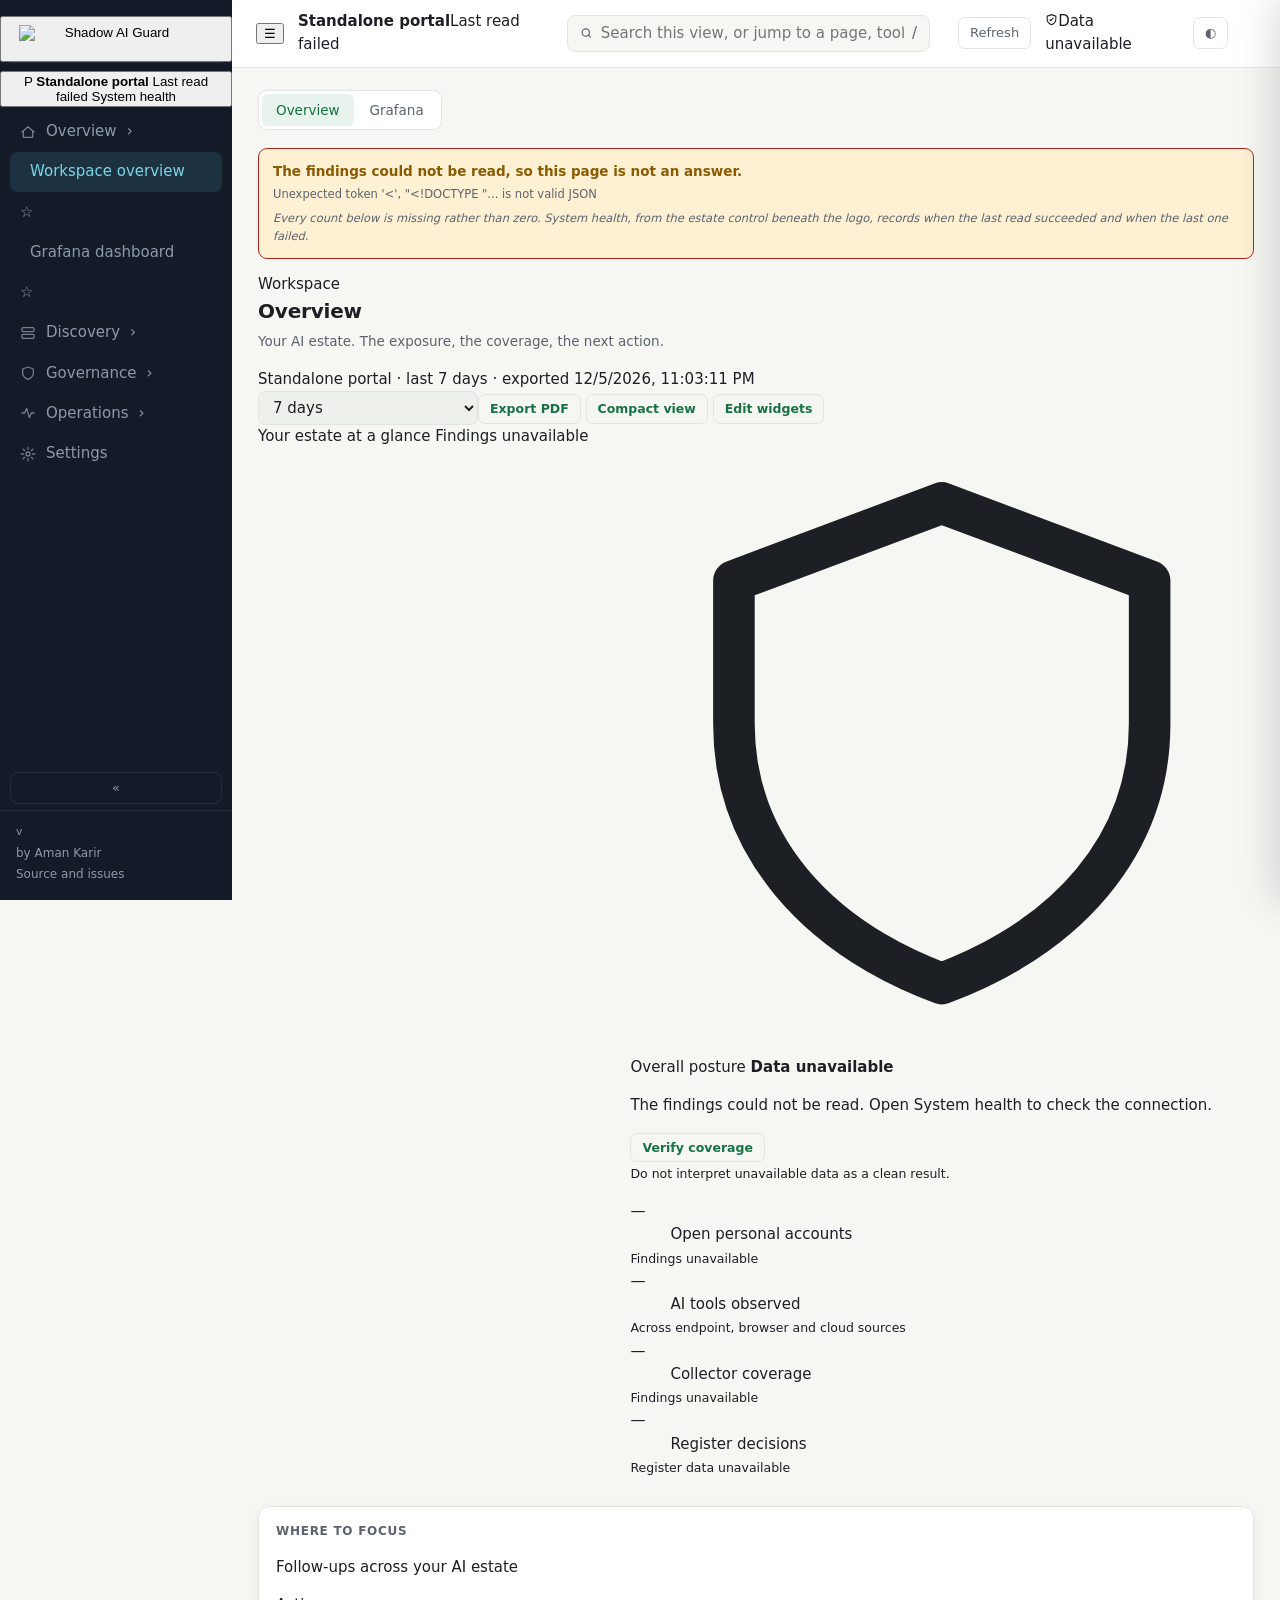
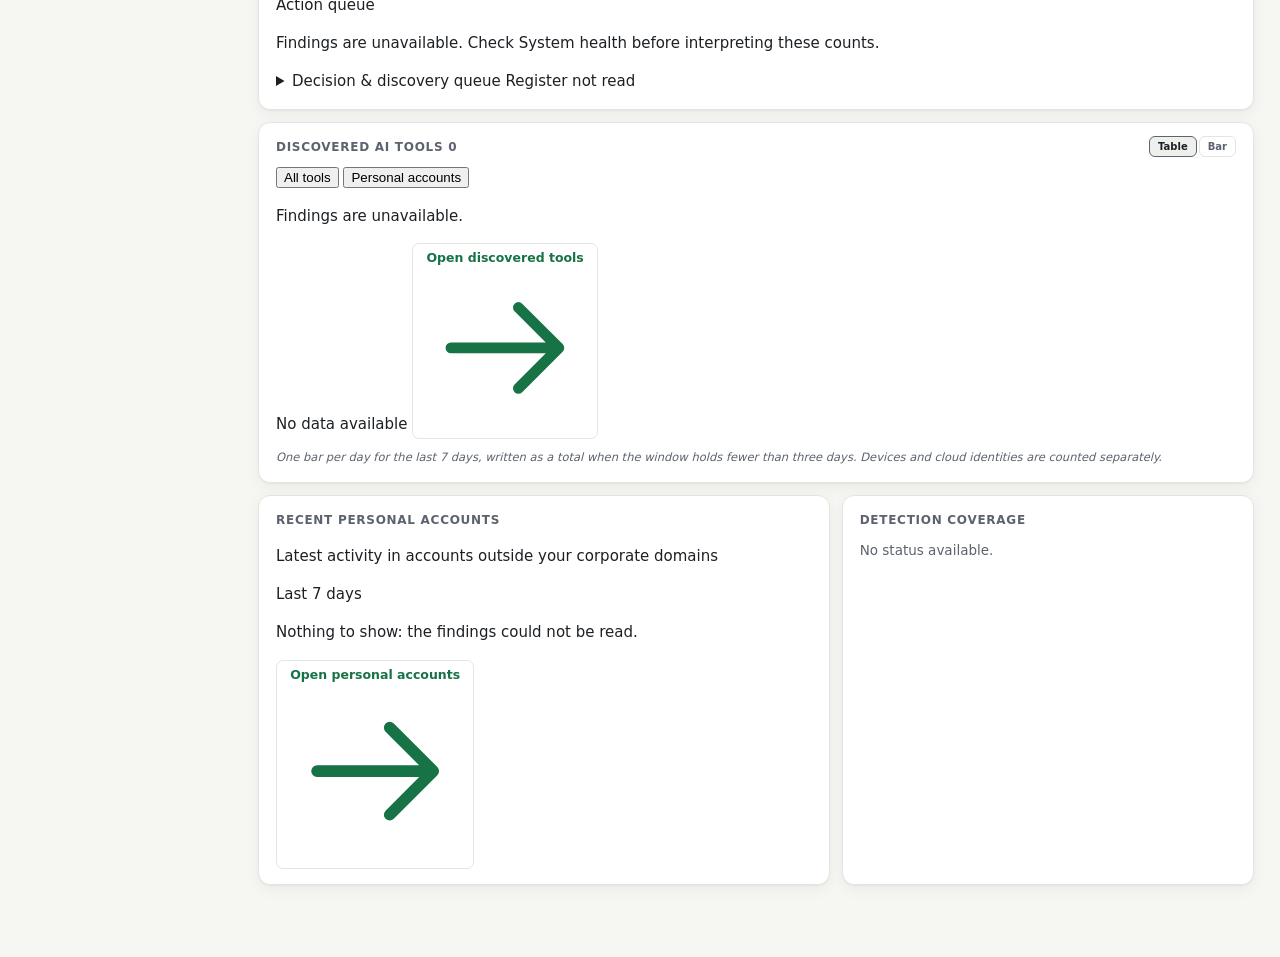
==== portal/app/static/index.html @ 87707445 "receiver, portal: the upgrade plan names the stored key, and moving to Nyxus is one command The rece" ====
<!doctype html>
<!--
  Copyright 2026 Aman Karir
  SPDX-License-Identifier: Apache-2.0
  Part of Shadow AI Guard, https://github.com/AmanSK5/shadow-ai-guard
-->

<meta charset="utf-8">
<meta name="viewport" content="width=device-width, initial-scale=1">
<title>Shadow AI Guard</title>
<style>
/* Light is the default and dark is the [data-theme=dark] overlay. The
   variable names are load-bearing: views reference them inline, so both
   themes define the same set and the views never know which is active. */
:root{
  --bg:#f6f6f3; --fg:#1c2024; --sf:#ffffff; --sf2:#eef0ec;
  --pri:#177245; --acc:#0e6e8c; --warn:#8a5b00; --dstr:#b3261e;
  --mut:#5c636e; --bd:#e4e5e0; --line:var(--bd);
  --pri-soft:#e7f3ec; --acc-soft:#e3f0f5; --warn-soft:#fdf0d3; --dstr-soft:#fbeae9;
  /* Floating surfaces. A popover sitting on cards that share its
     background reads as part of the page; elevation has to be a
     colour step and a border, not only a shadow. */
  --pop:#ffffff; --pop-bd:#c9ccc4;
  --pop-shadow:0 18px 44px rgba(20,23,27,.20), 0 3px 10px rgba(20,23,27,.12);
  /* Data marks, deliberately not --acc. The interface palette is tuned
     for chrome: --acc sits below the chroma floor a fill needs and reads
     grey once it is an area rather than a 1px border. These two are the
     nearest steps that clear the lightness band, the chroma floor and 3:1
     against their own surface, checked per mode rather than flipped. */
  --chart:#0a7ea4; --chart-soft:#0a7ea41f;
  --shadow:0 1px 2px rgba(20,24,28,.05),0 4px 16px rgba(20,24,28,.05);
  /* The sidebar keeps its own palette: midnight navy from the logo's hood,
     the same in both themes, so the chrome holds still while content adapts. */
  --side:#131b29; --side-ink:#e1e7ef; --side-mut:#8d99ab;
  --side-line:rgba(255,255,255,.08); --side-on:rgba(94,199,222,.13); --side-on-ink:#7cd4e6;
}
[data-theme=dark]{
  --bg:#14171b; --fg:#e8eaed; --sf:#1d2126; --sf2:#262b31;
  --pri:#46c07f; --acc:#67c1dd; --warn:#e3b341; --dstr:#f28b82;
  --mut:#9aa3ad; --bd:#2b313a;
  --pri-soft:#1c3328; --acc-soft:#12303a; --warn-soft:#33290f; --dstr-soft:#3a1f1d;
  /* Dark elevation is a LIGHTER surface, not a darker shadow - a shadow on
     a dark page is invisible. Two steps above --sf so it separates from the
     cards it floats over, with a border bright enough to draw the edge. */
  --pop:#2c323a; --pop-bd:#454d58;
  --pop-shadow:0 20px 50px rgba(0,0,0,.62), 0 3px 12px rgba(0,0,0,.5);
  /* Its own step, not the light one lightened: the dark band is narrower
     (0.48-0.67) and every candidate that looked right by eye sat above it. */
  --chart:#2b9ec4; --chart-soft:#2b9ec42e;
  --shadow:none;
  --side:#0f1520; --side-line:rgba(255,255,255,.07);
}
*{box-sizing:border-box}
body{margin:0;background:var(--bg);color:var(--fg);font:15px/1.55 system-ui,-apple-system,"Segoe UI",sans-serif}
/* Monospace is reserved for what earns it: serials, domains, tokens, URLs. */
code,.mono{font-family:ui-monospace,SFMono-Regular,Menlo,monospace;font-size:.9em}
.shell{display:grid;grid-template-columns:232px 1fr;min-height:100vh}
.shell.collapsed{grid-template-columns:66px 1fr}
/* Signed out there is no navigating to do, so there is no sidebar: the
   sign-in card is the whole page. */
body.auth aside{display:none}
body.auth .shell{grid-template-columns:1fr}
aside{background:var(--side);color:var(--side-ink);padding:16px 0 14px;
  position:sticky;top:0;height:100vh;overflow-y:auto;display:flex;flex-direction:column}
/* The glyph carries a 1.6% inset of its own inside the image, so 14px of
   padding put it at ~16.9px while every nav icon below sits at 20px - the
   nav's 10px plus a button's 10px. Three pixels is not much and it is
   exactly the kind of thing that reads as "slightly wrong" without anyone
   being able to say why. */
.brand{display:flex;align-items:center;padding:2px 17px 14px;min-height:46px}
/* The foot has a rule above it; without one here the mark and the nav read
   as a single block, and the mark is a header rather than a first item. */
.brandline{border-bottom:1px solid var(--side-line);margin:0 10px 8px}
.brand img{display:block;width:100%;max-width:180px;height:auto}
/* Collapsed, the wordmark crops down to the hooded-figure mark. */
.collapsed .brand{padding:2px 0 12px;justify-content:center}
.collapsed .brand{padding:2px 0 12px}
.collapsed .brandline{margin:0 12px 8px}
.collapsed .brand img{width:26px;height:44px;max-width:none;object-fit:cover;
  object-position:1% center}
aside nav{flex:1;padding:4px 10px}
nav button{display:flex;align-items:center;gap:10px;width:100%;text-align:left;background:none;
  border:0;border-radius:8px;color:var(--side-mut);font:inherit;font-weight:500;cursor:pointer;
  padding:8px 10px;margin:1px 0}
nav button svg{flex:none;opacity:.8}
nav button:hover{background:rgba(255,255,255,.06);color:var(--side-ink)}
nav button.on{background:var(--side-on);color:var(--side-on-ink)}
nav button.on svg{opacity:1}
nav .count{margin-left:auto;font-size:12px;font-variant-numeric:tabular-nums;opacity:.7}
.collapsed nav button{justify-content:center;padding:10px 0}
.collapsed nav .lbl,.collapsed nav .count,.collapsed .foot .txt{display:none}
.fold{background:none;border:1px solid var(--side-line);border-radius:8px;color:var(--side-mut);
  font:inherit;font-size:13px;cursor:pointer;padding:5px 0;width:calc(100% - 20px);margin:8px 10px 6px}
.fold:hover{color:var(--side-ink);border-color:var(--side-mut)}
.foot{padding:12px 16px 0;border-top:1px solid var(--side-line);font-size:12px;color:var(--side-mut);line-height:1.8}
/* A label for a collapsed rail. On the body rather than inside the sidebar
   because the sidebar scrolls, and anything positioned beyond its edge is
   clipped by that - which is why this is not a pseudo-element. */
#navtip{position:fixed;z-index:60;background:var(--pop);color:var(--fg);
  border:1px solid var(--pop-bd);border-radius:7px;padding:4px 10px;
  font-size:12.5px;font-weight:500;white-space:nowrap;box-shadow:var(--pop-shadow);
  pointer-events:none;opacity:0;transition:opacity .1s ease}
#navtip.on{opacity:1}
@media (prefers-reduced-motion:reduce){#navtip{transition:none}}
.foot a{color:var(--side-mut);text-decoration:none;border-bottom:1px solid transparent}
.foot a:hover{color:var(--side-on-ink);border-bottom-color:rgba(124,212,230,.4)}
.topbar{display:flex;gap:14px;align-items:center;padding:10px 24px;border-bottom:1px solid var(--bd);
  position:sticky;top:0;background:var(--sf);z-index:5}
.search{flex:0 1 380px;display:flex;align-items:center;gap:8px;background:var(--bg);
  border:1px solid var(--bd);border-radius:8px;padding:6px 12px;color:var(--mut)}
.search input{border:0;background:none;outline:none;font:inherit;color:var(--fg);width:100%;min-width:0;padding:0}
/* Centred with a cap, for the same reason as before: uncapped tables spread
   five columns across the whole of a 2560 screen for no gain. */
main{padding:22px 26px 60px;max-width:1280px;margin:0 auto}
/* Section tabs, for the views that share a sidebar entry. */
/* The tab row carries a view's own controls on the right, so a page's
   arrangement affordance sits on the furniture rather than in a line of
   copy under the heading explaining what a button does. */
.tabrow{display:flex;align-items:center;justify-content:space-between;
  gap:12px;margin:0 0 18px;flex-wrap:wrap}
.tabrow .tabs{margin:0}
.tabaside{display:flex;gap:6px;margin-left:auto}
.tabs{display:flex;gap:2px;background:var(--sf);border:1px solid var(--bd);border-radius:9px;
  padding:3px;width:max-content;max-width:100%;overflow-x:auto;margin:0 0 18px}
.tabs button{border:0;background:none;font:inherit;font-size:13.5px;font-weight:500;color:var(--mut);
  padding:6px 14px;border-radius:6px;cursor:pointer;white-space:nowrap}
.tabs button.on{background:var(--pri-soft);color:var(--pri)}
.tabs button:hover:not(.on){color:var(--fg)}
/* Flex rather than a fixed 12 column grid. The widget list is a deployment
   choice, so most counts do not divide evenly into a rigid grid and the last
   row ends up with a hole in it. Growing the items instead means any number
   fills its row. */
.grid{display:flex;flex-wrap:wrap;gap:12px;margin-bottom:12px}
.grid>*{flex:1 1 auto;min-width:0}
.w6{flex-basis:46%}.w4{flex-basis:30%}.w12{flex-basis:100%}
@media(max-width:900px){.shell{grid-template-columns:1fr}aside{position:static;height:auto}.w6,.w4{flex-basis:100%}}
.wcard{background:var(--sf);border:1px solid var(--bd);border-radius:12px;padding:15px 17px;box-shadow:var(--shadow)}
.wcard h3{margin:0 0 10px;font-size:12px;font-weight:600;color:var(--mut);text-transform:uppercase;letter-spacing:.06em}
.bar{display:flex;align-items:center;gap:8px;margin:6px 0;font-size:12.5px}
.bar span:first-child{width:130px;color:var(--mut);overflow:hidden;text-overflow:ellipsis;white-space:nowrap}
.bar i{display:block;height:8px;background:var(--pri);border-radius:99px;min-width:2px}
.bar i.alt{background:var(--warn)}
.bar span:last-child{font-variant-numeric:tabular-nums;color:var(--mut);font-size:12px}
.kv{display:grid;grid-template-columns:200px 1fr;gap:6px 16px;margin:0}
.kv dt{color:var(--mut);font-size:12.5px}
.kv dd{margin:0;font-family:ui-monospace,SFMono-Regular,Menlo,monospace;font-size:12.5px;overflow-wrap:anywhere}
.src-note{color:var(--mut);font-size:11.5px;font-style:italic;margin:10px 0 0}
.stats{display:grid;grid-template-columns:repeat(auto-fit,minmax(120px,1fr));gap:12px;margin:0 0 20px}
.stats div{background:var(--sf);border:1px solid var(--bd);border-radius:12px;padding:13px 16px;box-shadow:var(--shadow)}
.stats dt{font-size:25px;font-weight:650;letter-spacing:-.02em;font-variant-numeric:tabular-nums;line-height:1.2}
.stats dd{margin:3px 0 0;font-size:12px;color:var(--mut)}
.card{background:var(--sf);border:1px solid var(--bd);border-radius:12px;padding:14px 16px;margin-bottom:10px;box-shadow:var(--shadow);cursor:pointer;min-width:0}
.card:hover{border-color:color-mix(in srgb,var(--pri) 50%,transparent)}
.card h3{margin:0 0 6px;font-size:15px;font-weight:600}
.card .sub{color:var(--mut);font-size:12.5px}
.pill{display:inline-block;white-space:nowrap;border-radius:6px;padding:1.5px 8px;font-size:12px;
  font-weight:550;margin:2px 4px 2px 0;background:var(--sf2);color:var(--mut)}
.nw{white-space:nowrap}
/* One status language everywhere: green is fine, red needs attention,
   cyan is classification, grey is neutral. */
.p-warn{background:var(--dstr-soft);color:var(--dstr)}
.p-ok{background:var(--pri-soft);color:var(--pri)}
.p-mut{background:var(--sf2);color:var(--mut)}
.p-acc{background:var(--acc-soft);color:var(--acc)}
table{width:100%;border-collapse:collapse;font-size:13.5px}
th{text-align:left;font-weight:600;color:var(--mut);border-bottom:1px solid var(--bd);
  padding:7px 12px 7px 0;font-size:11.5px;text-transform:uppercase;letter-spacing:.04em}
td{padding:8px 12px 8px 0;border-bottom:1px solid color-mix(in srgb,var(--bd) 55%,transparent);font-size:13px;vertical-align:top}
tr:last-child td{border-bottom:0}
tr[data-open]:hover td{background:color-mix(in srgb,var(--pri-soft) 45%,transparent)}
/* The register, as cards.
   -------------------------------------------------------------------------
   A register is read one tool at a time as often as it is scanned, so the
   table shape was never load-bearing. Cards drop the width problem entirely:
   auto-fill gives two per row at typical widths, one on a narrow window and
   three on a wide monitor, with no breakpoint to keep in step and no
   horizontal scrolling at any width. Fields that were columns are labelled
   rows inside a card, which also removes the thing no amount of width tuning
   fixed: a header three columns away from the value it describes. */
.cards{display:grid;gap:14px;grid-template-columns:repeat(auto-fill,minmax(400px,1fr))}
/* Name and decision on one line, because those are the two things someone
   scanning is looking for. */
.card-top{display:flex;justify-content:space-between;align-items:flex-start;gap:14px}
.card-name{font-size:15.5px;font-weight:650}
.card-meta{font-family:ui-monospace,SFMono-Regular,Menlo,monospace;font-size:11.5px;color:var(--mut);
           margin-top:2px;overflow-wrap:anywhere}
.card hr{border:0;border-top:1px solid color-mix(in srgb,var(--bd) 55%,transparent);margin:12px 0}
/* A quiet label rather than another box. The lower block is organisational
   record rather than observation, and the two were reading as one list. */
.card-section{font-size:11px;color:var(--mut);text-transform:uppercase;
              letter-spacing:.08em;margin:0 0 8px}
/* An exception. Its own block rather than a row in the key/value list, because
   it has an id, a scope, a date and a reason, and flattening that into one
   line loses the scope, which is the part that says who it applies to. */
.exc{font-family:ui-monospace,SFMono-Regular,Menlo,monospace;font-size:11.5px;margin-bottom:6px;
     display:flex;flex-wrap:wrap;gap:4px 10px;align-items:baseline}
.exc-scope{color:var(--acc)}
.exc-when{color:var(--mut)}
.exc-why{flex-basis:100%;color:var(--mut);margin-top:1px}
/* Expired, and still shown. Quieter, because it is history rather than
   something currently applying, and struck through would be too loud for a
   record somebody may still want to read. */
.exc-old{opacity:.55}
.exc-old .exc-when{color:var(--dstr)}
/* Label and value, with the label beside its own value rather than three
   columns away from it. */
.card-kv{display:grid;grid-template-columns:auto 1fr;gap:6px 14px;font-size:13px}
.card-kv dt{color:var(--mut);white-space:nowrap}
.card-kv dd{margin:0;overflow-wrap:anywhere}
.card-kv dd .pill{margin:0 4px 0 0}

.gov{display:flex;flex-direction:column;align-items:flex-start;gap:4px;min-width:0}
.gov .pill{margin:0}
.gov-sub{font-size:11.5px;color:var(--mut);white-space:nowrap}
.gov-sub.over{color:var(--dstr)}
.gov-owner{white-space:nowrap}
.inputs{margin:0 0 18px;padding-left:20px;font-size:13.5px;line-height:1.9}
.inputs a{color:var(--warn)}
/* Links in page content follow the palette, like every control does. A
   bare anchor was falling back to the browser's default blue, which is
   near-unreadable on the dark theme and belongs to no part of this
   design. A rule rather than a style on each link, so the next one
   added cannot miss it: anything wanting a different colour still says
   so inline, and the two more specific rules above still win. */
main a{color:var(--pri)}
/* No fill, barely-there text. Absence of governance, not a state with equal
   weight to approved or reviewing. */
.none{color:color-mix(in srgb,var(--mut) 70%,transparent);font-size:12px;white-space:nowrap}
/* A zero is the absence of something and should not compete with a real
   count. Without this a row of zeros is as loud as a row of findings. */
td.n .z{color:color-mix(in srgb,var(--mut) 55%,transparent)}
/* The counts split into two questions: how widely is this used, and what is
   it signed into. A rule rather than a gap, because a gap in a dense table
   reads as a missing column. */
th.grp,td.grp{border-left:1px solid color-mix(in srgb,var(--bd) 60%,transparent);padding-left:14px}
.note{background:var(--warn-soft);border:1px solid color-mix(in srgb,var(--warn) 35%,transparent);
  color:var(--warn);border-radius:9px;padding:12px 14px;margin-bottom:18px;font-size:13.5px}
.back{background:none;border:1px solid var(--bd);color:var(--mut);border-radius:7px;
  padding:5px 11px;cursor:pointer;font:inherit;font-size:13px;margin-bottom:14px}
.back:hover{color:var(--fg);border-color:var(--mut)}
h2{font-size:20px;margin:0 0 4px;letter-spacing:-.01em}
.lede{color:var(--mut);font-size:13.5px;margin:0 0 16px}
input,select{background:var(--sf2);border:1px solid var(--bd);color:var(--fg);border-radius:7px;padding:6px 10px;font:inherit;min-width:220px}
select.mfield{min-width:160px}
button.mini{font:inherit;font-size:12.5px;font-weight:550;padding:4px 11px;border:1px solid var(--bd);
  border-radius:7px;background:transparent;color:var(--pri);cursor:pointer}
button.mini:hover{border-color:var(--pri)}
/* A disabled button that looks live is a button people click and blame
   themselves for. Greyed, and the hover lift withdrawn with it. */
button.mini:disabled,button.mini:disabled:hover{color:var(--mut);
  border-color:var(--bd);cursor:not-allowed;opacity:.6}
.mfield{font:inherit;font-size:13px;padding:5px 9px;border:1px solid var(--bd);border-radius:7px;
  background:var(--sf2);color:inherit;min-width:260px}
/* The Settings save bar. Sticks to the bottom of the viewport so it is
   reachable from any scroll position on a long tab, and is in the flow
   (not fixed) so it never sits over the drawer or the tour. */
.setbar{position:sticky;bottom:12px;z-index:40;display:flex;align-items:center;gap:10px;
  margin:14px 0 4px;padding:10px 14px;background:var(--sf);border:1px solid var(--pri);
  border-radius:10px;box-shadow:var(--shadow);font-size:12.5px}
.setbar[hidden]{display:none}
#setbar-n{font-weight:600}
#setbar-err{color:var(--warn)}
.setbar button{margin-left:auto}
.setbar button+button{margin-left:0}
button.mini.pri{border-color:var(--pri);background:color-mix(in srgb,var(--pri) 14%,transparent)}
/* The registry wizard, sharing the SSO wizard's shell above. Only the pieces
   that shell does not already have live here: the evidence card, the
   confirm-a-proposal rows and the review table. */
.eviq{border:1px solid var(--bd);border-left:3px solid var(--pri);border-radius:9px;
  background:var(--bg);padding:13px 15px;margin:0 0 16px}
.eviq h5{margin:0 0 8px;font-size:12px;font-weight:600;color:var(--pri);
  text-transform:uppercase;letter-spacing:.05em}
.eviq dl{display:grid;grid-template-columns:118px 1fr;gap:5px 14px;margin:0;font-size:13px}
.eviq dt{color:var(--mut);font-size:12.5px}
.eviq dd{margin:0}
.sgroup>h5{margin:16px 0 6px;font-size:11.5px;font-weight:600;color:var(--mut);
  text-transform:uppercase;letter-spacing:.05em;display:flex;align-items:center;gap:8px}
.sgroup>h5 .ct{font-weight:500;text-transform:none;letter-spacing:0}
.sug{display:flex;align-items:center;gap:11px;padding:8px 11px;border:1px solid var(--bd);
  border-radius:8px;background:var(--bg);margin:0 0 5px;cursor:pointer}
.sug:hover{border-color:var(--acc)}
.sug.on{border-color:var(--pri);background:var(--pri-soft)}
.sug input{margin:0;flex:none;min-width:0}
.sug .idf{font-family:ui-monospace,SFMono-Regular,Menlo,monospace;font-size:12.5px;
  flex:1;min-width:0;word-break:break-all}
.sug .fld{font-size:11.5px;color:var(--mut);white-space:nowrap}
.sug .why{font-size:11px;padding:2px 8px;border-radius:99px;white-space:nowrap}
.sug .why.ev{background:var(--pri-soft);color:var(--pri)}
.sug .why.vd{background:var(--acc-soft);color:var(--acc)}
.sug .why.me{background:var(--sf2);color:var(--mut)}
.addrow{display:flex;gap:7px;margin-top:7px;align-items:center;flex-wrap:wrap}
.rvw{border:1px solid var(--bd);border-radius:9px;background:var(--bg);
  overflow:hidden;margin:0 0 14px}
.rvw table{border-collapse:collapse;width:100%;font-size:13px}
.rvw th{text-align:left;font-size:11px;text-transform:uppercase;letter-spacing:.05em;
  color:var(--mut);font-weight:600;padding:9px 14px;border-bottom:1px solid var(--bd)}
.rvw td{padding:8px 14px;border-bottom:1px solid var(--bd);vertical-align:top}
.rvw tr:last-child td{border-bottom:0}
.rvw .sname{font-weight:600;font-size:12.5px}
.callout{border:1px solid var(--bd);border-left:3px solid var(--acc);border-radius:9px;
  background:var(--bg);padding:12px 15px;font-size:13px;color:var(--mut);margin:0 0 14px}
.callout b{color:var(--fg)}
/* The budget wizard's own pieces: the licence-coverage chips, the member-source
   cards and the seat-tier table. The tiers used to be three bare inputs whose
   only labels were placeholders, which disappear as soon as anything is typed. */
.covers{display:flex;flex-wrap:wrap;gap:7px;margin:2px 0 0}
.covers label{display:flex;align-items:center;gap:7px;border:1px solid var(--bd);
  border-radius:8px;padding:6px 11px;cursor:pointer;background:var(--bg);
  font-size:12.5px}
.covers label:has(input:checked){border-color:var(--pri);background:var(--pri-soft)}
.covers label.off{opacity:.55;cursor:not-allowed}
.covers input{margin:0;min-width:0;accent-color:var(--pri)}
.covers .tag{font-size:10.5px;padding:1px 6px;border-radius:99px;
  background:var(--acc-soft);color:var(--acc)}
.covers .tag.mut{background:var(--sf2);color:var(--mut)}
.srcpick{display:grid;gap:8px;margin:0 0 12px}
.srcpick label{display:flex;align-items:flex-start;gap:11px;border:1px solid var(--bd);
  border-radius:9px;padding:11px 14px;cursor:pointer;background:var(--bg)}
.srcpick label:hover{border-color:var(--acc)}
.srcpick label:has(input:checked){border-color:var(--pri);background:var(--pri-soft)}
.srcpick input{margin:3px 0 0;min-width:0;accent-color:var(--pri)}
.srcpick .nm{font-weight:600;font-size:13.5px;display:block}
.srcpick .bl{font-size:12.5px;color:var(--mut)}
.tiers{width:100%;border-collapse:collapse;margin:0 0 6px}
.tiers th{text-align:left;font-size:11px;text-transform:uppercase;letter-spacing:.05em;
  color:var(--mut);font-weight:600;padding:0 8px 6px 0}
.tiers td{padding:0 8px 7px 0;vertical-align:top}
.tiers .mfield{min-width:0;width:100%}
.tiers .num{text-align:right;font-variant-numeric:tabular-nums}
.tiers .linetot{font-size:12.5px;color:var(--mut);padding-top:11px;
  font-variant-numeric:tabular-nums;white-space:nowrap}
.tsum{display:flex;align-items:baseline;gap:10px;border-top:1px solid var(--bd);
  padding-top:10px;margin-top:4px;font-size:13px}
.tsum .big{font-size:17px;font-weight:600;font-variant-numeric:tabular-nums}
.sssum .money{font-size:19px;font-weight:600;font-variant-numeric:tabular-nums;
  margin:2px 0 1px}
/* The account menu, anchored under the name in the header. A menu of
   items, not a form: see #pwdlg below for why the password moved out. */
#usermenu{position:absolute;right:0;top:calc(100% + 8px);z-index:60;width:240px;
  background:var(--sf);border:1px solid var(--bd);border-radius:10px;
  box-shadow:0 6px 24px rgba(0,0,0,.18);padding:7px;text-align:left}
#usermenu[hidden]{display:none}
#usermenu .umhead{font-size:12.5px;font-weight:600;padding:5px 9px 9px;
  margin-bottom:6px;border-bottom:1px solid var(--bd)}
#usermenu .umitem{display:block;width:100%;text-align:left;font:inherit;
  font-size:13px;color:var(--fg);background:none;border:0;border-radius:7px;
  padding:8px 9px;cursor:pointer}
#usermenu .umitem:hover{background:var(--pri-soft);color:var(--pri)}
#who{cursor:pointer}
/* Changing your own password is a modal rather than a form inside the menu.
   A menu closes on any click outside it and on Escape, and umClose() would
   take half-typed fields with it; a password manager rarely offers to save
   from a panel that disappears on blur. The modal also has the room for a
   confirm field, which a 240px dropdown does not - and a typo in the new
   password is otherwise not discovered until the next sign-in, by which
   time every other session has been signed out with the old one. */
#skipdlg, #tourdlg{border:1px solid var(--bd);border-radius:12px;background:var(--sf);
  color:var(--fg);padding:20px 22px;width:min(430px,92vw);
  box-shadow:0 18px 50px rgba(0,0,0,.28)}
#skipdlg::backdrop, #tourdlg::backdrop{background:rgba(15,18,20,.45)}
#skipdlg h3, #tourdlg h3{margin:0 0 2px;font-size:15px}
#skipdlg .pwsub, #tourdlg .pwsub{font-size:12px;color:var(--mut);margin:0 0 14px}
#skipdlg .skipbody, #tourdlg .skipbody{font-size:13px;line-height:1.5;margin:0 0 12px}
#pwdlg{border:1px solid var(--bd);border-radius:12px;background:var(--sf);
  color:var(--fg);padding:20px 22px;width:min(400px,92vw);
  box-shadow:0 18px 50px rgba(0,0,0,.28)}
#pwdlg::backdrop{background:rgba(15,18,20,.45)}
#pwdlg h3{margin:0 0 2px;font-size:15px}
#pwdlg .pwsub{font-size:12px;color:var(--mut);margin:0 0 15px}
#pwdlg .pwsub[hidden]{display:none}
#pwdlg .pwlbl{display:block;font-size:11.5px;color:var(--mut);margin:0 0 5px}
#pwdlg .mfield{width:100%;margin-bottom:11px}
#pwdlg .pwmsg{font-size:12px;margin:0 0 11px;padding:7px 9px;border-radius:7px}
#pwdlg .pwmsg.ok{background:var(--pri-soft);color:var(--pri)}
#pwdlg .pwmsg.bad{background:var(--warn-soft);color:var(--warn)}
#pwdlg .pwmsg[hidden]{display:none}
#pwdlg .src-note[hidden]{display:none}
#pwdlg .pwfoot{display:flex;gap:8px;align-items:center}
#pwdlg .pwfoot [hidden]{display:none}
.tokpane{border:1px solid var(--pri);border-radius:9px;padding:12px 14px;margin:14px 0;background:var(--sf)}
.tokpane code{word-break:break-all}
/* The inspector: a device, tool or MCP server opens beside the list rather
   than replacing it, so the list you were scanning stays where it was. */
.overlay{position:fixed;inset:0;background:rgba(15,18,20,.35);opacity:0;pointer-events:none;transition:opacity .18s;z-index:19}
.drawer{position:fixed;top:0;right:0;bottom:0;width:min(500px,92vw);background:var(--sf);
  border-left:1px solid var(--bd);box-shadow:-12px 0 40px rgba(15,18,20,.18);z-index:20;
  transform:translateX(102%);transition:transform .2s ease;padding:20px 24px;overflow-y:auto}
body.open .overlay{opacity:1;pointer-events:auto}
body.open .drawer{transform:none}
.dclose{position:absolute;top:12px;right:14px;background:none;border:0;font-size:22px;
  line-height:1;color:var(--mut);cursor:pointer;padding:4px 8px}
.dclose:hover{color:var(--fg)}
.drawer h2{padding-right:30px}
.drawer .back{margin:0 0 12px}
/* Fold-away guidance. The tables and status stay scannable; the how-to is
   one click away when a silent row is the one being fixed. */
details.how{margin-top:6px;max-width:62ch}
details.how summary{cursor:pointer;font-size:12.5px;color:var(--acc);font-weight:550;list-style:none;width:max-content}
details.how summary::-webkit-details-marker{display:none}
details.how summary::before{content:'▸ '}
details.how[open] summary::before{content:'▾ '}
details.how>div{margin-top:6px;font-size:12.5px;color:var(--mut);line-height:1.55}
/* Per-field help, behind the small i beside the label. A row is label,
   input, save; the sentence about it appears when asked for. */
.info{display:inline-flex;align-items:center;justify-content:center;width:15px;height:15px;
  border-radius:99px;border:1px solid color-mix(in srgb,var(--mut) 65%,transparent);
  background:none;color:var(--mut);font:600 10px/1 ui-monospace,monospace;
  cursor:pointer;margin-left:7px;padding:0;vertical-align:1px}
.info:hover,.info.on{color:var(--acc);border-color:var(--acc)}
.fnote{display:none;max-width:62ch}
.fnote.shown{display:block}
/* Sparklines, deltas, coverage dots: each overview widget gets the visual
   form its question deserves, instead of every one being the same bar. */
.spark{display:block;margin-top:8px}
td .spark,.covrow .spark{margin-top:0}
.trend{font-size:12px;margin-left:6px;vertical-align:3px}
.trend.bad{color:var(--dstr)} .trend.good{color:var(--pri)}
.covrow{display:grid;grid-template-columns:110px 1fr auto;align-items:center;gap:10px;margin:8px 0;font-size:12.5px}
.covrow>span{color:var(--mut);overflow:hidden;text-overflow:ellipsis;white-space:nowrap}
.covrow b{font-weight:500;font-size:12px;color:var(--mut);font-variant-numeric:tabular-nums}
.dots{display:flex;gap:3px;flex-wrap:wrap}
.dots i{width:10px;height:10px;border-radius:3px;background:color-mix(in srgb,var(--mut) 22%,transparent)}
.dots i.on{background:var(--pri)}
table.plain td{border-bottom:0;padding:4.5px 10px 4.5px 0;vertical-align:middle}
.p-amb{background:var(--warn-soft);color:var(--warn)}
/* A list's table sits in a card, so a page of several sections reads as
   several bounded things rather than one run-on column of rows. */
.tcard{background:var(--sf);border:1px solid var(--bd);border-radius:12px;
  padding:6px 16px 10px;box-shadow:var(--shadow);margin-bottom:14px}
.cardhead{display:flex;align-items:center;gap:10px;padding:10px 0 4px}
.cardhead h3{margin:0;font-size:12px;font-weight:600;color:var(--mut);
  text-transform:uppercase;letter-spacing:.06em}
/* The share view exists to leave this browser: printed, saved as PDF and
   sent to someone who will never open the portal. So printing drops the
   furniture (sidebar, topbar, buttons, inspector), forces the light
   palette whatever the viewer's theme, and keeps a subscription whole on
   one page where it fits. */
@media print {
  @page { margin: 14mm; }
  html, body { background: #fff !important; color: #111 !important; }
  .shell { display: block !important; }
  aside, .topbar, .drawer, .overlay, .mini, .back, .tabs,
  [data-act], .noprint { display: none !important; }
  main#app { padding: 0 !important; }
  .wcard, table, .rep-block {
    break-inside: avoid; page-break-inside: avoid;
    box-shadow: none !important; background: #fff !important;
    border-color: #bbb !important;
  }
  .rep-head { break-after: avoid; page-break-after: avoid; }
  h2, h3 { break-after: avoid; page-break-after: avoid; color: #111 !important; }
  a { color: #111 !important; text-decoration: none; }
  .stats div { border: 1px solid #ddd !important; }
  dt, dd, td, th, p, li, span { color: #111 !important; }
  .src-note { color: #555 !important; }
}
/* ---- the single sign-on wizard ------------------------------------- */
.ssow{display:grid;grid-template-columns:290px 1fr;border:1px solid var(--bd);
  border-radius:12px;overflow:hidden;background:var(--sf);margin-bottom:10px}
@media(max-width:760px){.ssow{grid-template-columns:1fr}
  .ssow .ssrail{border-right:0;border-bottom:1px solid var(--bd)}}
.ssrail{background:var(--sf2);border-right:1px solid var(--bd);padding:18px 16px}
.ssrail ol{list-style:none;margin:0;padding:0}
.ssstep{display:flex;gap:10px;padding:9px 8px;border-radius:8px;cursor:pointer;
  align-items:flex-start;position:relative}
.ssstep:hover{background:var(--bg)}
.ssstep.on{background:var(--sf)}
.ssstep .dot{width:22px;height:22px;border-radius:50%;flex:0 0 22px;display:grid;
  place-items:center;font-size:11px;font-weight:700;border:1.5px solid var(--bd);
  color:var(--mut);background:var(--sf)}
.ssstep.on .dot{border-color:var(--acc);color:var(--acc)}
.ssstep.done .dot{background:var(--pri);border-color:var(--pri);color:#fff}
.ssstep .t{font-size:13px;font-weight:600}
.ssstep .val{font-size:11.5px;color:var(--pri);word-break:break-all;display:block}
.ssstep .pend{font-size:11.5px;color:var(--mut);display:block}
.ssstep.locked{opacity:.5;cursor:not-allowed}
/* The connector, so the rail reads as one sequence rather than five rows. */
.ssstep::after{content:'';position:absolute;left:19px;top:33px;bottom:-4px;
  width:1.5px;background:var(--bd)}
.ssstep:last-child::after{display:none}
.ssstep.done::after{background:var(--pri)}
.sssum{margin-top:16px;padding-top:13px;border-top:1px solid var(--bd)}
.sssum .barwrap{height:5px;border-radius:3px;background:var(--bd);overflow:hidden;
  margin:7px 0 6px}
.sssum .bar{height:100%;background:var(--pri);border-radius:3px;transition:width .35s ease}
/* min-width:0, or the column refuses to shrink below its widest child. A grid
   item defaults to min-width:auto, so one long unbreakable line - a shell
   command in step 2, the zip line in step 5 - pushed the whole panel wider
   than the card, and .ssow's overflow:hidden then cut off the buttons. */
.ssmain{padding:22px 24px;min-width:0}
/* The first-run rail groups its steps and says what each one costs to skip. */
.ssrail .wact{font-size:10.5px;font-weight:700;color:var(--mut);
  text-transform:uppercase;letter-spacing:.07em;margin:14px 0 4px 2px}
.ssrail ol:first-of-type .wact:first-child{margin-top:0}
.wtag{font-size:10px;padding:0 6px;border-radius:99px;margin-left:6px;
  background:var(--sf2);color:var(--mut);border:1px solid var(--bd);
  vertical-align:1px;font-weight:500}
.wtag.req{background:var(--warn-soft);color:var(--warn);border-color:transparent}
.ssstep .need{font-size:11.5px;color:var(--warn);display:block}
.ssstep.opt .dot{border-style:dashed}
.ssmain h4{margin:0 0 8px;font-size:16px}
/* A wizard column is already narrow; capping the prose again wrapped every
   sentence two-thirds of the way across and left a ragged margin. */
.ssmain>p{font-size:13.5px;color:var(--mut);margin:0 0 15px}
.ssmain .wnote{margin-top:22px}
.sscopy{display:flex;gap:8px;align-items:center;background:var(--bg);
  border:1px dashed var(--bd);border-radius:8px;padding:9px 11px;margin:0 0 10px}
.sscopy .mono{flex:1;overflow:auto;white-space:nowrap;user-select:all}
.sshelp{border:0;background:none;color:var(--acc);cursor:pointer;font:inherit;
  font-size:12.5px;padding:0;text-decoration:underline;text-underline-offset:3px;
  display:inline-block;margin:0 0 4px}
.sshelpbody{border-left:2px solid var(--bd);padding:2px 0 2px 12px;margin:0 0 12px;
  color:var(--mut);font-size:13px}
.sshelpbody ol{margin:6px 0 0;padding-left:18px}
.ssacts{margin-top:20px;display:flex;gap:8px;align-items:center;flex-wrap:wrap}
/* .lede has a bottom margin, and centring counts it, so a hint beside a
   button rode about half of it above the button's own text. */
.ssacts .lede{margin:0}
/* The sign-in screen's federated option: a rule with the word set into
   it, and an anchor that carries a button's shape because it is a
   navigation, not a form post. */
/* Outstanding setup. A dot rather than a number in a circle: the count is
   in the panel, and a badge that says 4 invites somebody to clear it to
   zero rather than read it. Pulses until it has been opened once and then
   stops for good - a thing that pulses forever becomes wallpaper, and then
   it is worse than nothing because people learn to ignore it. */
#setupbell{display:inline-flex;align-items:center;gap:6px;font-size:11.5px;
  position:relative}
.bcount{font-variant-numeric:tabular-nums}
/* On the bell rather than beside it, which is where people look for it. */
.bdot{position:absolute;top:3px;right:3px;width:7px;height:7px;
  border-radius:50%;background:var(--warn);border:1.5px solid var(--sf)}
#setupbell.new .bdot{animation:bpulse 2.4s ease-in-out infinite}
@keyframes bpulse{0%,100%{opacity:1;box-shadow:0 0 0 0 var(--warn)}
  50%{opacity:.55;box-shadow:0 0 0 4px transparent}}
@media (prefers-reduced-motion: reduce){
  #setupbell.new .bdot{animation:none}
}
#setuppanel{position:absolute;right:0;top:calc(100% + 8px);z-index:60;
  width:min(420px,88vw);background:var(--pop);border:1px solid var(--pop-bd);
  border-radius:10px;box-shadow:var(--pop-shadow);padding:14px 16px;
  text-align:left}
#setuppanel h4{margin:0 0 4px;font-size:13px}
/* Same treatment for the account menu: it floats over the same page. */
#usermenu{background:var(--pop);border-color:var(--pop-bd);
  box-shadow:var(--pop-shadow)}
/* --bd is picked to read against the page and the cards. On the lighter
   popover surface it disappears, which took the dividers and every button
   outline with it - the panel became one block of text. Everything with an
   edge inside here uses the popover's own border colour. */
#setuppanel .si{border-top:1px solid var(--pop-bd);padding:11px 0;
  font-size:12.5px}
#setuppanel .si:last-of-type{border-bottom:1px solid var(--pop-bd)}
#setuppanel .si b{display:block;font-size:12.5px;font-weight:600;
  margin-bottom:3px}
#setuppanel .si span{color:var(--mut)}
#setuppanel button.mini{border-color:var(--pop-bd)}
#setuppanel button.mini:hover{border-color:var(--pri)}
/* The action on its own line rather than trailing the sentence: it was
   wrapping into the prose and reading as part of it. */
#setuppanel .si button.mini{display:block;margin-top:7px}
.lidiv{display:flex;align-items:center;gap:10px;margin:16px 0;
  color:var(--mut);font-size:12px}
.lidiv::before,.lidiv::after{content:'';flex:1;height:1px;background:var(--bd)}
a.libtn{display:inline-flex;align-items:center;gap:9px;text-decoration:none;
  font:inherit;font-size:12.5px;font-weight:550;padding:7px 16px;
  border:1px solid var(--bd);border-radius:7px;color:var(--pri);cursor:pointer}
/* The sign-in card centres, and its two buttons go full width. With
   single sign-on required the provider button is the ONLY control on
   the card, and a lone left-aligned button in a centred card reads as
   an accident. Scoped: .wcard is on every page. */
.licard,.licard .lede,.licard h2,.licard .src-note{text-align:center}
.licard button.mini{display:block;width:100%;padding:9px 16px}
.licard a.libtn{display:flex;width:100%;justify-content:center;
  padding:9px 16px;box-sizing:border-box}
/* The disclosure summary is width:max-content so its arrow sits by the
   text; centring it needs the box centred, not the text. */
.licard details.how{max-width:none}
.licard details.how summary{margin-left:auto;margin-right:auto}
.licard details.how>div{text-align:left}
a.libtn:hover{border-color:var(--pri)}
.ssfoot{display:flex;gap:8px;align-items:center;margin-top:18px;padding-top:14px;
  border-top:1px solid var(--bd)}
.ssfoot .sp{margin-left:auto}
.ssspin{width:11px;height:11px;border:2px solid currentColor;
  border-right-color:transparent;border-radius:50%;display:inline-block;
  animation:ssspin .7s linear infinite;margin-right:5px}
@keyframes ssspin{to{transform:rotate(360deg)}}
@media(prefers-reduced-motion:reduce){.ssspin{animation:none}
  .sssum .bar{transition:none}}

/* ---- the guided tour ------------------------------------------------
   A spotlight rather than a modal: the page underneath stays legible, so
   what is being described is the real thing and not a picture of it. The
   hole is one element's box-shadow spread over the viewport, which needs
   no SVG mask and keeps a rounded corner. */
#tour { position: fixed; inset: 0; z-index: 9000; display: none;
        /* The layer never swallows a click. Only the card takes one,
           so a step can ask somebody to press the real control and
           nobody gets trapped behind an overlay if a step is wrong. */
        pointer-events: none; }
#tour.on { display: block; }
#tour-shade {
  position: absolute; border-radius: 10px;
  box-shadow: 0 0 0 9999px rgba(8, 12, 18, .62);
  /* Clicks pass through to the real control underneath. A step that asks
     somebody to press something has to let them press it. */
  pointer-events: none;
  /* No geometry transition, deliberately. The hole is a 9999px box-shadow,
     so sliding it repaints the whole viewport on every frame, and between
     pages the old box visibly glided across to the new one. It snaps; the
     ring and card fade instead, which is what reads as one step ending
     and the next beginning. */
}
/* A step with nowhere to point (the welcome, the sign-off) dims the whole
   page instead of cutting a hole in the middle of it. */
#tour.plain #tour-shade { box-shadow: 0 0 0 9999px rgba(8, 12, 18, .72); }
#tour-ring {
  position: absolute; border-radius: 10px; pointer-events: none;
  border: 2px solid var(--acc); opacity: 0;
  transition: opacity .18s ease;
}
#tour.aimed #tour-ring { opacity: 1; }
/* Between steps: the old spotlight fades before the page changes under
   it, and the new one fades in where it lands. */
#tour.moving #tour-ring, #tour.moving #tour-card { opacity: 0; }
/* Only the steps that want a click pulse. Everywhere else it would be an
   animation asking for something the step does not want. */
#tour.wants-click #tour-ring { animation: tour-pulse 1.6s ease-out infinite; }
@keyframes tour-pulse {
  0%   { box-shadow: 0 0 0 0 rgba(14, 110, 140, .45); }
  70%  { box-shadow: 0 0 0 12px rgba(14, 110, 140, 0); }
  100% { box-shadow: 0 0 0 0 rgba(14, 110, 140, 0); }
}
#tour-card {
  position: absolute; width: min(360px, calc(100vw - 32px));
  background: var(--sf); color: var(--fg); border: 1px solid var(--bd);
  border-radius: 12px; padding: 16px 18px 14px;
  box-shadow: 0 8px 32px rgba(8, 12, 18, .28);
  pointer-events: auto;
  transition: opacity .12s ease;
}
#tour-card.step-in { animation: tour-in .34s cubic-bezier(.2, .8, .3, 1); }
@keyframes tour-in {
  from { transform: translateY(6px) scale(.985); }
  to   { transform: none; }
}
#tour-card h4 { margin: 0 0 6px; font-size: 15px; }
#tour-card p { margin: 0 0 12px; font-size: 13px; line-height: 1.5;
               color: var(--mut); }
#tour-card .tour-do {
  display: inline-block; margin: 0 0 12px; font-size: 12px; font-weight: 600;
  color: var(--acc); background: var(--acc-soft);
  border-radius: 999px; padding: 3px 10px;
}
/* The footer wraps, and the buttons never shrink. One dot per step and
   three buttons came to 322px inside a 322px card at thirteen steps -
   exact, with nothing spare - so a narrower viewport pushed Next outside
   the card, where the card does not scroll and nothing clips it. It broke
   at a 360px viewport by 3px and at 320px by 43px. Dots are the part that
   should give way, not the way forward. */
#tour-foot { display: flex; align-items: center; gap: 8px; flex-wrap: wrap;
             row-gap: 10px; }
/* Dots on their own row: fourteen of them beside three buttons wrapped
   Next onto a line of its own at the card's width. */
#tour-dots { display: flex; gap: 4px; flex-basis: 100%; margin: 0 0 2px;
             min-width: 0; }
#tour-card button { flex: 0 0 auto; }
#tour-dots i {
  width: 5px; height: 5px; border-radius: 50%; background: var(--bd);
  display: block; transition: background .2s, width .2s;
}
#tour-dots i.on { background: var(--acc); width: 14px; border-radius: 3px; }
#tour-card button {
  font: inherit; font-size: 12px; border-radius: 7px; padding: 6px 12px;
  border: 1px solid var(--bd); background: var(--sf2); color: var(--fg);
  cursor: pointer;
}
#tour-card button.pri {
  background: var(--acc); border-color: var(--acc); color: #fff;
}
#tour-card button.ghost { border-color: transparent; background: transparent;
                          color: var(--mut); padding: 6px 8px; margin-right: auto; }
#tour-card button:hover { filter: brightness(1.06); }
/* Somebody who has asked their browser to stop things moving gets the same
   tour with none of the motion. */
@media (prefers-reduced-motion: reduce) {
  #tour-shade, #tour-ring, #tour-card { transition: none; }
  #tour-card.step-in { animation: none; }
  #tour.wants-click #tour-ring { animation: none; }
}
/* ---- charts --------------------------------------------------------
   Hand-written SVG, like spark() above: this portal ships no external
   script, and a chart library would be the first. */
.chart { width: 100%; display: block; overflow: visible; }
/* preserveAspectRatio="none" is what makes a line chart fill a card of
   any width instead of scaling uniformly and centring itself in the
   middle with empty margins either side. It distorts anything that is
   not a stroked path, which is why the labels below are HTML and the
   strokes are told not to scale. */
.tchart svg { width: 100%; height: 120px; display: block; }
.tchart svg .line, .tchart svg .area, .tchart svg .grid,
.tchart svg .cross { vector-effect: non-scaling-stroke; }
.tchart { position: relative; }
.tmax { position: absolute; top: -2px; right: 0; font-size: 10px;
        color: var(--mut); }
.tdays { display: flex; justify-content: space-between; font-size: 10px;
         color: var(--mut); margin-top: 2px; }
.chart .grid { stroke: var(--bd); stroke-width: 1; }
.chart .axis { fill: var(--mut); font-size: 10px; }
/* Marks carry identity; text keeps text tokens, so a value never has to
   be read as a colour. */
.chart .line { fill: none; stroke: var(--chart); stroke-width: 2;
               stroke-linejoin: round; stroke-linecap: round; }
.chart .line.ctx { stroke: color-mix(in srgb, var(--mut) 55%, transparent); }
.chart .area { fill: var(--chart-soft); }
.chart .dot { fill: var(--chart); stroke: var(--sf); stroke-width: 2; }
.chart .hit { fill: transparent; cursor: crosshair; }
.chart .cross { stroke: var(--mut); stroke-width: 1; stroke-dasharray: 3 3;
                opacity: 0; }
.chart g.on .cross { opacity: .8; }
.ctip {
  position: fixed; z-index: 60; pointer-events: none; opacity: 0;
  background: var(--sf); color: var(--fg); border: 1px solid var(--bd);
  border-radius: 8px; padding: 7px 10px; font-size: 12px; line-height: 1.45;
  box-shadow: var(--shadow); transition: opacity .12s;
}
.ctip.on { opacity: 1; }
.ctip b { font-weight: 600; }
.ctip .k { color: var(--mut); }
.ctip i { width: 8px; height: 8px; border-radius: 2px; display: inline-block;
          margin-right: 5px; font-style: normal; }
/* A legend whenever there is more than one series - identity is never
   colour alone, and these are also labelled at the line ends. */
.clegend { display: flex; gap: 12px; flex-wrap: wrap; margin: 6px 0 0;
           font-size: 11px; color: var(--mut); }
.clegend span { display: inline-flex; align-items: center; gap: 5px; }
.clegend i { width: 9px; height: 9px; border-radius: 2px; display: block; }
/* The form switch on a card that has more than one honest reading. */
.wform { float: right; display: inline-flex; gap: 2px; margin: -2px 0 0; }
.wform button {
  font: inherit; font-size: 10px;
  padding: 2px 8px; border-radius: 6px; cursor: pointer;
  border: 1px solid var(--bd); background: transparent; color: var(--mut);
}
.wform button.on { background: var(--sf2); color: var(--fg);
                   border-color: var(--mut); }
/* ---- arranging the overview --------------------------------------- */
.oedit { display: flex; align-items: center; gap: 8px; flex-wrap: wrap;
         margin: 0 0 12px; padding: 9px 12px; border-radius: 10px;
         background: var(--sf2); border: 1px solid var(--bd);
         font-size: 12px; }
/* The explanation takes its own line, so the buttons stay one group on
   the right instead of the first one wrapping away from the rest. */
.oedit > span:first-child { flex: 1 1 100%; color: var(--mut); }
.oedit .sp { margin-left: auto; }
.oedit button { font: inherit; font-size: 12px; padding: 4px 11px;
                border-radius: 7px; cursor: pointer;
                border: 1px solid var(--bd); background: var(--sf);
                color: var(--fg); }
.oedit button.pri { background: var(--acc); border-color: var(--acc);
                    color: #fff; }
.oedit button.ghost { border-color: transparent; background: transparent;
                      color: var(--mut); }
/* The wrapper is the grid's flex item now, so it is the thing that
   stretches to the row height - and the card inside stopped filling it,
   which left a gap under every card shorter than its neighbour. Before
   the wrapper existed the card itself was the flex item and stretched. */
/* A slot is a column, not a card. One card is the usual case; stacking a
   second under it is what makes a flush row work without hollowing
   anything out - a lone short card beside a long one has to stretch to
   reach the row's bottom, and 480px of border around 200px of content
   reads as a card that failed to load. Two cards sharing the column
   reach it between them.
   The excess lands on the last card in the column, so a stack grows
   downwards from a fixed top rather than every card in it stretching. */
.gitem { display: flex; flex-direction: column; gap: 12px; }
.gcard { position: relative; display: flex; flex: 0 0 auto; }
.gcard:last-child { flex: 1 1 auto; }
.gcard > * { flex: 1 1 auto; min-width: 0; }
/* Only while arranging: a handle on every card the rest of the time would
   be chrome on a page people mostly come to read. */
.editing .gcard { cursor: grab; }
/* On the card wrapper, not on the widget inside it. The wrapper is the
   thing that holds the controls, so outlining the inner element drew a
   box that excluded them - on a card with no title row, where the
   controls sit in a strip above the content, they ended up outside the
   card they belong to. For every other card the two boxes are identical,
   so nothing else moves. */
.editing .gcard { outline: 1px dashed var(--bd); outline-offset: 3px; }
.editing .gcard.drag { opacity: .4; }
/* The two drops read differently on purpose: a line where the card will
   land, a filled outline where it will join. */
.editing .gcard.over::after {
  content: ''; position: absolute; left: 0; right: 0; height: 3px;
  background: var(--acc); border-radius: 2px; z-index: 3; }
.editing .gcard.over.before::after { top: -7px; }
.editing .gcard.over.after::after { bottom: -7px; }
.editing .gcard.into { outline: 2px solid var(--acc); }
.editing .gcard.into > .wcard, .editing .gcard.into > .stats {
  background: color-mix(in srgb, var(--acc) 8%, var(--sf)); }
/* A column holding more than one card, so the pairing is visible while
   arranging rather than only in the result. */
.editing .gitem.stack { outline: 1px dashed var(--acc);
                        outline-offset: 7px; border-radius: 4px; }
/* While arranging, a card's own controls step aside: this is the one
   time somebody is moving cards rather than reading them, and the form
   switch sits exactly where the hide button needs to be. */
.editing .wform { display: none; }
/* Every other card has a title row for these to sit in. The headline
   tiles have no title, so while arranging they are inset to make one -
   without it the controls sit on top of a tile, or in whatever margin
   happens to be above, which is where they looked clipped. */
/* The strip a titleless card gets while arranging, so its controls sit
   in a header row like every other card's rather than floating above the
   content. */
.gname { position: absolute; top: 8px; left: 0; z-index: 2; margin: 0;
         font-size: 12px; font-weight: 600; color: var(--mut);
         text-transform: uppercase; letter-spacing: .06em; line-height: 23px; }
/* A card with a title row already has somewhere for the controls to sit.
   One without gets a strip, and the strip has to clear both edges: the
   outline above it and the content below. 38px holds a 23px control with
   11px to the outline and 7px to the first tile.
   The horizontal inset is deliberately NOT tuned per card. Aligning each
   card's controls to its own content puts them at different offsets -
   this card's tiles run to its edge, a titled card's content sits inside
   17px of padding - and the controls then fail to line up with each other
   down the page, which is the alignment somebody actually reads. One
   gutter from the card edge, the same everywhere. */
.gcard.notitle .gtools { top: 8px; }
.editing .gcard.notitle > .stats { margin-top: 38px; }
.gtools { position: absolute; top: 6px; right: 8px; z-index: 2;
          display: flex; gap: 3px; }
.gtools button { font: inherit; font-size: 11px; padding: 2px 8px;
                 border-radius: 6px; cursor: pointer;
                 border: 1px solid var(--bd); background: var(--sf);
                 color: var(--mut); }
.gtools button:hover { color: var(--fg); }
.gtools button.on { background: var(--sf2); color: var(--fg);
                    border-color: var(--mut); }
.otray { margin: 0 0 12px; padding: 9px 12px; border-radius: 10px;
         border: 1px dashed var(--bd); font-size: 12px; color: var(--mut); }
.otray button { font: inherit; font-size: 11px; margin: 3px 4px 0 0;
                padding: 3px 9px; border-radius: 6px; cursor: pointer;
                border: 1px solid var(--bd); background: var(--sf);
                color: var(--fg); }
.bars { margin: 2px 0 0; }
.barrow { display: flex; align-items: center; gap: 8px; font-size: 12px;
          margin: 3px 0; padding: 2px 4px; border-radius: 6px;
          cursor: pointer; }
.barrow:hover, .barrow:focus-visible { background: var(--sf2); outline: none; }
/* A fixed share rather than the longest name: the bars need one left edge
   to be comparable, and a column that resizes with the data moves it. */
/* A share while the card is narrow, capped once it is not: at full width
   34% is 330px of empty gap between a six-letter name and its bar. */
.barrow .bl { flex: 0 0 34%; max-width: 190px; overflow: hidden;
              text-overflow: ellipsis; white-space: nowrap; }
.barrow .bt { flex: 1; height: 12px; border-radius: 2px;
              background: color-mix(in srgb, var(--mut) 10%, transparent); }
/* Rounded at the data end only. Rounding the baseline end as well detaches
   the bar from the edge it is measured from. */
.barrow .bf { display: block; height: 100%; background: var(--chart);
              border-radius: 2px 4px 4px 2px; }
.barrow b { flex: 0 0 22px; text-align: right;
            font-variant-numeric: tabular-nums; }
.meterrow { display: flex; align-items: center; gap: 8px; font-size: 12px;
            margin: 5px 0; }
.meterrow > span:first-child { flex: 0 0 76px; color: var(--mut); }
.meterrow .track { flex: 1; height: 8px; border-radius: 4px;
                   background: color-mix(in srgb, var(--mut) 14%, transparent);
                   overflow: hidden; }
/* display:block matters: a span inside the track is inline, and an inline
   box takes neither a percentage width nor a percentage height - every
   meter drew as an empty track whatever the ratio was. */
.meterrow .fill { display: block; height: 100%; border-radius: 4px;
                  background: var(--chart); transition: width .3s ease; }
.meterrow b { flex: 0 0 auto; font-variant-numeric: tabular-nums; }
@media (prefers-reduced-motion: reduce) {
  .meterrow .fill, .ctip { transition: none; }
}

/* ---- Agentic AI ------------------------------------------------------
   Prefixed, because this view draws a shape nothing else here draws and
   unprefixed names like .node or .chain would collide with the cascade
   the rest of the page already depends on. */
.ag-verdict{margin:0 0 6px;font-size:26px;line-height:1.25;letter-spacing:-.02em;
  font-weight:600;max-width:34ch}
/* Its own line. Two sentences sharing one wrap put "asked." and "3 answer
   to nobody." on the same line, which reads as one clause and buries the
   number that matters. */
.ag-verdict em{font-style:normal;color:var(--dstr);display:block}
/* A cadence with no claim of autonomy behind it: drawn, but hollow, so a
   scheduled-and-unattended job never reads the same as a process we merely
   could not name. */
.ag-run.weak,.ag-cont.weak{background:transparent;
  box-shadow:inset 0 0 0 1.5px color-mix(in srgb,var(--dstr) 70%,transparent)}
.ag-run.weak.ok,.ag-cont.weak.ok{
  box-shadow:inset 0 0 0 1.5px color-mix(in srgb,var(--acc) 70%,transparent)}
.ag-day{background:var(--sf);border:1px solid var(--bd);border-radius:12px;
  box-shadow:var(--shadow);padding:15px 17px 12px;margin-bottom:26px;overflow-x:auto}
.ag-grid{min-width:600px}
.ag-lane{display:grid;grid-template-columns:210px 1fr;align-items:center;gap:13px;padding:5px 0}
.ag-lname{font-size:12.5px;min-width:0}
/* The device name is one line and truncates with an ellipsis that shows.
   The cadence underneath wraps instead: it is the row's actual content -
   "every 15 min", "start unknown" - and cutting it mid-word taught the
   reader nothing while looking like a rendering fault, which is what it
   was. */
.ag-lname b{display:block;font-weight:600;white-space:nowrap;overflow:hidden;
  text-overflow:ellipsis}
.ag-lname s{display:block;text-decoration:none;font-size:11px;color:var(--mut);
  line-height:1.3;white-space:normal;overflow-wrap:anywhere}
.ag-ticks{padding-left:223px}
.ag-track{position:relative;height:18px;border-radius:5px;background:var(--sf2);overflow:hidden}
/* 09:00-18:00, the stretch somebody is likely to be at a desk. */
.ag-work{position:absolute;top:0;bottom:0;
  background:color-mix(in srgb, var(--fg) 6%, transparent)}
.ag-run{position:absolute;top:4px;height:10px;border-radius:3px;background:var(--dstr)}
.ag-run.ok{background:var(--acc)}
.ag-cont{position:absolute;top:4px;left:0;right:0;height:10px;border-radius:3px;
  background:repeating-linear-gradient(90deg,var(--dstr) 0 7px,transparent 7px 14px);opacity:.55}
.ag-cont.ok{background:repeating-linear-gradient(90deg,var(--acc) 0 7px,transparent 7px 14px)}
.ag-nolane{font-size:11.5px;color:var(--mut);padding-left:2px}
.ag-ticks{display:flex;justify-content:space-between;font-size:10.5px;color:var(--mut);
  margin-top:5px}
.ag-key{display:flex;gap:15px;flex-wrap:wrap;margin-top:11px;font-size:12px;color:var(--mut)}
.ag-sw{width:15px;height:9px;border-radius:3px;display:inline-block;vertical-align:-1px;margin-right:5px}
.ag-chain{background:var(--sf);border:1px solid var(--bd);border-radius:12px;
  box-shadow:var(--shadow);padding:14px 16px 16px;margin-bottom:11px}
.ag-head{display:flex;justify-content:space-between;align-items:baseline;gap:12px;
  flex-wrap:wrap;margin-bottom:12px}
.ag-who{font-size:14.5px;font-weight:600}
.ag-who span{color:var(--mut);font-weight:400;font-size:12.5px}
.ag-link{display:flex;align-items:stretch;flex-wrap:wrap}
.ag-node{flex:1 1 148px;min-width:136px;border:1px solid var(--bd);background:var(--sf2);
  border-radius:9px;padding:8px 11px}
.ag-node b{font-size:9.5px;letter-spacing:.11em;text-transform:uppercase;color:var(--mut);
  font-weight:650;display:block;margin-bottom:3px}
.ag-node i{font-style:normal;font-size:13px;line-height:1.35;word-break:break-word;display:block}
.ag-node s{text-decoration:none;display:block;color:var(--mut);font-size:11.5px;margin-top:2px}
.ag-rail{flex:0 0 20px;display:flex;align-items:center}
.ag-rail:before{content:"";height:2px;width:100%;background:var(--bd)}
.ag-gap{border:2px dashed var(--dstr);background:transparent;display:flex;
  flex-direction:column;justify-content:center}
.ag-gap i{color:var(--dstr);font-weight:600}
.ag-held{border-color:var(--acc);background:var(--acc-soft)}
.ag-note{margin:10px 0 0;font-size:12.5px;color:var(--mut)}
.ag-two{display:grid;grid-template-columns:repeat(auto-fit,minmax(310px,1fr));gap:14px;margin-top:18px}
.ag-cov{background:var(--sf);border:1px solid var(--bd);border-radius:12px;
  box-shadow:var(--shadow);padding:15px 17px}
.ag-chips{display:flex;flex-wrap:wrap;gap:6px;margin-top:11px}
.ag-chip{display:flex;align-items:center;gap:6px;font-size:12px;border:1px solid var(--bd);
  border-radius:7px;padding:4px 9px;background:var(--sf2)}
.ag-dot{width:6px;height:6px;border-radius:50%;flex:0 0 6px;background:var(--mut);opacity:.5}
.ag-dot.on{background:var(--pri);opacity:1}
.ag-limit{background:var(--sf);border:1px solid var(--bd);border-left:3px solid var(--warn);
  border-radius:12px;padding:15px 17px;margin-top:18px}
.ag-limit ul{margin:9px 0 0;padding-left:18px;color:var(--mut);font-size:13px}
.ag-limit li{margin-bottom:7px}
.ag-limit li:last-child{margin-bottom:0}
.ag-limit li b{color:var(--fg);font-weight:600}
</style>
<link rel="stylesheet" href="/enterprise.css">
<div class="overlay" id="overlay"></div>
<div class="drawer" id="drawer"></div>
<div class="shell" id="shell">
  <aside>
    <button class="brand" id="brand-home" type="button"
      aria-label="Go to Workspace overview"><img src="/logo.png" alt="Shadow AI Guard"></button>
    <div class="brandline"></div>
    <button class="tenant-switch" id="estate-status" type="button"
      aria-label="Open System health">
      <span class="tenant-avatar" id="estate-avatar">·</span>
      <span class="tenant-copy"><b id="estate-name">Portal</b><span id="estate-sub"><i class="estate-dot off"></i> Checking sources…</span></span>
      <span class="tenant-chev" aria-hidden="true">System health</span>
    </button>
    <nav id="nav"></nav>
    <button class="fold" id="fold" title="collapse sidebar">«</button>
    <div class="foot"><span class="txt">
      <div class="mono" id="footver">v</div>
      <div>by Aman Karir</div>
      <div><a href="https://github.com/AmanSK5/shadow-ai-guard" target="_blank" rel="noopener">Source and issues</a></div>
    </span></div>
  </aside>
  <div>
    <div class="topbar">
      <button class="mobile-nav" id="mobile-nav" title="open navigation"
        aria-label="Open navigation">☰</button>
      <span class="top-context"><b id="topctx-name">Portal</b><span id="topctx-sub">Checking sources…</span></span>
      <div class="search">
        <svg width="14" height="14" viewBox="0 0 24 24" fill="none" stroke="currentColor" stroke-width="2.2" stroke-linecap="round"><circle cx="11" cy="11" r="7"/><path d="M20 20l-3.8-3.8"/></svg>
        <input id="q" placeholder="Search this view, or jump to a page, tool or device…"
          autocomplete="off" aria-label="Search tools, devices and pages"
          aria-autocomplete="list" aria-controls="qresults">
        <span class="search-key" aria-hidden="true">/</span>
        <div id="qresults" role="listbox" hidden></div>
      </div>
      <span class="live-state"><span id="freshness" class="mono"></span></span>
      <button id="refresh" class="back" style="margin:0">Refresh</button>
      <span class="trust-state off" id="trust-state" title="Checking which detection sources have reported">
        <svg width="13" height="13" viewBox="0 0 24 24" fill="none"
          stroke="currentColor" stroke-width="2" aria-hidden="true"><path
          d="M12 3l8 3v5.5c0 4.7-3.2 8.2-8 10-4.8-1.8-8-5.3-8-10V6l8-3z"/>
          <path d="m8.5 12 2.2 2.2 4.8-5"/></svg><span id="trust-text">Checking sources…</span>
      </span>
      <button id="signout" class="back" style="margin:0;display:none">Sign out</button>
      <button id="themebtn" class="back" style="margin:0" title="light / dark">◐</button>
      <span id="setupwrap" style="position:relative">
        <button id="setupbell" class="back" style="margin:0;display:none"
          aria-haspopup="true" aria-expanded="false"
          aria-label="Outstanding setup" title="Outstanding setup">
          <svg width="15" height="15" viewBox="0 0 24 24" fill="none"
            stroke="currentColor" stroke-width="1.9" stroke-linecap="round"
            stroke-linejoin="round" aria-hidden="true"><path d="M18 8a6 6 0
            0 0-12 0c0 7-3 9-3 9h18s-3-2-3-9"/><path d="M13.7 21a2 2 0 0 1-3.4
            0"/></svg><span class="bcount"></span><span class="bdot"></span>
        </button>
        <div id="setuppanel" hidden></div>
      </span>
      <span id="whowrap" class="account-wrap">
        <button id="who" class="account-button" style="display:none"
          aria-label="Account menu" aria-haspopup="true" aria-expanded="false">
          <span class="account-avatar" id="who-avatar" aria-hidden="true"></span>
          <span class="account-copy"><b id="who-name"></b><span id="who-role"></span></span>
          <span class="account-chevron" aria-hidden="true">⌄</span>
        </button>
        <div id="usermenu" hidden>
          <div class="umhead" id="um-who"></div>
          <button class="umitem" data-act="open-password">Change password</button>
          <button class="umitem" id="signout-menu">Sign out</button>
        </div>
      </span>
    </div>
    <main id="app"></main>
  </div>
</div>
<div id="tour" aria-live="polite">
  <div id="tour-shade"></div>
  <div id="tour-ring"></div>
  <div id="tour-card"></div>
</div>
<dialog id="tourdlg" aria-labelledby="tourdlg-title">
  <h3 id="tourdlg-title">Tour ended</h3>
  <p class="skipbody">You can take it again whenever you like, under
  <strong>Settings &rsaquo; Getting started</strong> - along with the setup
  wizard.</p>
  <div class="pwfoot">
    <button class="mini pri" data-act="tour-notice-close">Got it</button>
  </div>
</dialog>
<dialog id="skipdlg" aria-labelledby="skip-title">
  <h3 id="skip-title">Skip setup for now?</h3>
  <p class="pwsub">Nothing is collected until two things are set.</p>
  <p class="skipbody">The receiver address is all a collector download bakes
  in, and with no corporate domains every account reads as a personal one -
  so the Overview headline, Personal accounts and the ISO evidence would all
  report the wrong thing rather than report nothing.</p>
  <p class="skipbody">You can pick this up again whenever you like, under
  <strong>Settings &rsaquo; Getting started</strong>.</p>
  <div class="pwfoot">
    <button class="mini pri" data-act="skip-cancel">Keep setting up</button>
    <button class="back" style="margin:0" data-act="skip-confirm">Skip for now</button>
  </div>
</dialog>
<dialog id="pwdlg" aria-labelledby="pw-title">
  <form id="pwform">
    <h3 id="pw-title">Change password</h3>
    <p class="pwsub" id="pw-who"></p>
    <label class="pwlbl" for="set-curpass">Current password</label>
    <input id="set-curpass" class="mfield" type="password"
      autocomplete="current-password">
    <label class="pwlbl" for="set-newpass">New password</label>
    <input id="set-newpass" class="mfield" type="password"
      placeholder="12 characters or more" autocomplete="new-password">
    <label class="pwlbl" for="set-confpass">Confirm new password</label>
    <input id="set-confpass" class="mfield" type="password"
      autocomplete="new-password">
    <div id="pw-msg" class="pwmsg" hidden></div>
    <p id="pw-note" class="src-note" style="margin:0 0 15px">Every other
    session is signed out with the old password; this one stays.</p>
    <div class="pwfoot">
      <button id="pw-submit" class="mini pri" type="submit">Change password</button>
      <button id="pw-cancel" class="back" type="button" style="margin:0"
        data-act="close-password">Cancel</button>
    </div>
  </form>
</dialog>
<script>
let G = {devices:{},identities:{},tools:{},bridges:{},unattributed:[],counts:{}};
// Views that read a second endpoint, cached until refresh clears them.
// Declared here rather than beside their views: load() clears them and let
// is not hoisted, so declaring them lower down is a TDZ error on first
// refresh.
// Which account's email is being edited inline, if any.
let UEFORM = null;
let SETTAB = 'fleet';
// The Settings sub-tabs, up here with SETTAB for the same reason: SETTAB is
// set from the URL fragment by fromHash(), which runs while the module is
// still evaluating, so the list it is checked against has to exist by then.
// 'fleet' keeps its id so existing #settings/fleet links still land: the tab
// was renamed because "Fleet" also names a whole nav section (enrolled devices
// and enrollment tokens), and two different things called Fleet in one product
// is a coin toss every time somebody says it.
const STABS = [['fleet', 'Detection & paste guard'],
               ['connection', 'Receiver & log store'],
               ['alerting', 'Display & alerting'], ['account', 'Account'],
               ['start', 'Getting started']];
const SETTABS = STABS.map(([id]) => id);
let DIAG = null;
let REG = null;
let EV = null;
let PG = null;
let FLEET = null;
let TOKENS = null;
let SETTINGS = null;
// Governance editing: which tool's card shows the form, prefill fetched
// from the recorded decision (the row lacks the free-text reason, and an
// owner edit must not silently blank it), and the last refusal to show.
let GOVEDIT = null, GOVPRE = null, GOVERR = '';
// One-line outcome of the last Settings action ("saved", or a refusal).
let SETMSG = '';
// The wizard's second fetches: the registry watchlist and the recorded
// decisions, so the governance baseline shows what stands. Owner and
// review date survive the re-render each decision causes, or the second
// approval would silently carry an empty owner.
let REGTOOLS = null, GOVDECS = null, WIZOWNER = '', WIZREVIEW = '';
// Which log-store shape the wizard's step 2 shows, and the last result of
// each connection test, keyed by API name, so a result survives re-renders.
let WIZSTORE = 'self', TESTS = {};
// Which screen sent you into the extension setup. It is reachable from the
// first-run wizard's step 5 and from Settings, and the way out is different:
// somebody mid-setup wants to land back on step 5, and somebody who came from
// Settings has no setup to return to. Offering both to everybody would send
// half of them somewhere they were not.
let EXTFROM = '';
// Which first-run step is showing. The seven used to render at once on
// one page, which is how it became 841 lines nobody could scan.
let WIZSTEP = 1;
// Set the moment the FIRST account on a deployment is created, and read
// once by load(). The wizard otherwise opens only on a bare fragment, so
// that an operator who navigated somewhere on purpose is not dragged back
// - but the very first sign-in has no such intent to respect, and a tab
// still carrying #settings/start from before the volume was wiped skipped
// the wizard and handed a brand new deployment the walkthrough instead.
let FIRSTRUN = false;
// The budget view: the fetched spend data, the link-a-tool wizard's state
// (null = closed), the last action's one-line outcome, and a parsed CSV
// preview waiting for confirmation.
let BUDGET = null, BWIZ = null, BMSG = '', BCSV = null, BFX = null;
// Which subscription records are open. Every action on the page ends in
// a render that rebuilds the cards, and a native <details> forgets it was
// open; without this, adding a member closed the record being worked on.
let BOPEN = new Set();
// The identity map editor on People: the saved rows, a parsed upload
// waiting for confirmation, and the last outcome.
let IDMAP = null, IDPARSE = null, IDMSG = '';
// The share view's one choice: whether people are named. A finance
// recipient needs the names to act; a board pack does not, and the page
// names individuals and their personal account domains, so withholding
// them has to be one click rather than a careful edit afterwards.
let BRNAMES = true;
// Whether the register's watchlist section is expanded. Tracked because a
// decision re-renders the view, and a <details> that snaps shut under the
// operator mid-triage would lose their place.
let WLOPEN = false;
// The Tool registry view: the custom entries listing, which entry the form
// is editing ('' = a new one, null = no form), the prefill the form renders
// from (kept across a refused save so typing survives), the last refusal,
// and whether the advanced-JSON editor is showing.
let RENTRIES = null, REDIT = null, RPRE = null, RERR = '', RADV = false;
// The discovery queue: candidates the estate observed that nobody defined.
let CAND = null;
// Finding lifecycle: key -> {status, reason, actor, at} from the receiver,
// and which personal-account row has its accept-reason form open.
let PSTAT = null, PAFORM = null;
// The audit trail, fetched when the System health view asks for it.
let AUDITLOG = null;
// The accounts list (admins only), which row has its reset form open, and
// the last account-management refusal.
let USERS = null, URFORM = null, USERR = '';
// The mail test's answer, shown beside the button that asked for it.
let MAILMSG = '';
let S = null, CFG = {}, loadError = '';
// What /api/auth said: {mode, authenticated, username, setup_needed}.
// The session itself is an HttpOnly cookie this script can never read -
// the portal's whole security story for the write path is that nothing
// credential-shaped is reachable from page script.
let AUTH = null;

// ---- preferences ----------------------------------------------------
// One person's own view of the pages: which form a widget draws in, what
// the tour has already shown them. Read synchronously during render, so
// they are fetched once with everything else rather than per widget.
// Managed mode keeps them with the account; classic mode has no account
// to keep them on and falls back to this browser.
// The receiver enforces the rank rule; this is the same table so the page
// does not offer a control whose answer is already a 403.
const RANK = {owner: 3, admin: 2, viewer: 1};
const ROLE_ORDER = ['viewer', 'admin', 'owner'];

let PREFS = {};
const LS_PREFS = 'aiguard-prefs';

function prefsLocal() {
  try { return JSON.parse(localStorage.getItem(LS_PREFS) || '{}') || {}; }
  catch (e) { return {}; }
}

// Whether PREFS is a real answer or just an empty default. Anything that
// interrupts somebody BECAUSE a preference is absent has to know the
// difference: absent and unread look identical, and acting on the second
// as though it were the first is how a thing that should happen once
// happens every time.
let PREFS_READ = false;
// Whether they came from the RECEIVER rather than this browser. In managed
// mode the receiver is the record: an empty answer from it means "nothing
// recorded", not "go and ask localStorage".
let PREFS_SERVER = false;

async function prefsLoad() {
  if (CFG.managed && CFG.managed.enabled && AUTH && AUTH.mode === 'login') {
    try {
      const r = await mfetch('/api/preferences');
      if (r.ok) {
        PREFS = (await r.json()).preferences || {};
        PREFS_READ = true;
        PREFS_SERVER = true;
        return;
      }
    } catch (e) { /* fall through to the browser copy */ }
  }
  PREFS = prefsLocal();
  PREFS_READ = true;
  PREFS_SERVER = false;
}

const pref = (k, dflt) => PREFS[k] === undefined ? dflt : PREFS[k];

async function prefSet(k, v) {
  if (v === null) delete PREFS[k]; else PREFS[k] = v;
  try {
    const all = prefsLocal();
    if (v === null) delete all[k]; else all[k] = v;
    localStorage.setItem(LS_PREFS, JSON.stringify(all));
  } catch (e) { /* private window, quota - the session copy still stands */ }
  if (CFG.managed && CFG.managed.enabled && AUTH && AUTH.mode === 'login') {
    try {
      await mfetch('/api/preferences', {method: 'PUT',
        body: JSON.stringify({preferences: {[k]: v}})});
    } catch (e) { /* the browser copy still stands */ }
  }
}
// The one moment a minted token is visible. Kept until dismissed, because a
// pane that vanishes on the next click loses a credential that cannot be
// recovered.
let MINTED = null;

// The login screen replaces the whole page, so the chrome around it (nav,
// filter, refresh) goes quiet rather than sitting there doing nothing.
function chrome(on) {
  document.body.classList.toggle('auth', !on);
  document.querySelector('.topbar').style.display = on ? '' : 'none';
  document.getElementById('nav').style.display = on ? '' : 'none';
  document.getElementById('fold').style.display = on ? '' : 'none';
  if (!on) { detail = null; DSTACK = []; document.body.classList.remove('open'); }
  const so = document.getElementById('signout'), who = document.getElementById('who');
  const login = AUTH && AUTH.mode === 'login';
  so.style.display = on && login ? '' : 'none';
  const label = on && login && AUTH.username ? AUTH.username : '';
  const roleLabel = !label ? '' : AUTH.role === 'owner' ? 'Owner'
    : AUTH.role === 'viewer' ? 'Read-only' : 'Administrator';
  const displayName = label ? label.replace(/[._-]+/g, ' ')
    .replace(/\b\w/g, c => c.toUpperCase()) : '';
  const initials = displayName ? displayName.split(/\s+/).filter(Boolean)
    .slice(0, 2).map(p => p[0]).join('').toUpperCase() : '';
  const whoName = document.getElementById('who-name');
  const whoRole = document.getElementById('who-role');
  const whoAvatar = document.getElementById('who-avatar');
  if (whoName) whoName.textContent = displayName;
  if (whoRole) whoRole.textContent = roleLabel;
  if (whoAvatar) whoAvatar.textContent = initials;
  // A button only when there is a menu behind it. Signed out, or on a
  // no-login deployment, it would open an empty panel.
  who.style.display = label ? '' : 'none';
  const um = document.getElementById('usermenu');
  if (!label) { if (um) um.hidden = true; who.setAttribute('aria-expanded', 'false');
                pwHide(); }
  const umw = document.getElementById('um-who');
  if (umw) umw.innerHTML = label
    ? `<strong>${esc(displayName)}</strong><span>${esc(roleLabel)}</span>` : '';
}

// The account menu. It carries the one thing a person changes about
// themselves rather than about the deployment, so it lives in the header
// beside their name rather than under Settings > Account, which is where
// OTHER people's accounts are managed. It matters most for a viewer: that tab
// is read-only for them, and their password was the single editable field on
// it, three blocks down.
function umClose() {
  const um = document.getElementById('usermenu');
  const who = document.getElementById('who');
  if (um) um.hidden = true;
  if (who) who.setAttribute('aria-expanded', 'false');
}

// The password modal. It clears itself on the way in and on the way out -
// including the way out the dialog element provides for free, Escape and
// the backdrop - so a password never sits in a field behind a closed dialog
// waiting for the next person at the machine.
const PWFIELDS = ['set-curpass', 'set-newpass', 'set-confpass'];
const pwWipe = () => PWFIELDS.forEach(id => {
  const f = document.getElementById(id); if (f) f.value = '';
});
const pwIsOpen = () => {
  const dlg = document.getElementById('pwdlg');
  return !!(dlg && dlg.open);
};

function pwShow() {
  umClose();
  const dlg = document.getElementById('pwdlg');
  if (!dlg) return;
  pwWipe();
  const msg = document.getElementById('pw-msg');
  if (msg) { msg.hidden = true; msg.textContent = ''; }
  // A second visit after a successful change gets the form back, not the
  // Done button the last one ended on.
  const sub = document.getElementById('pw-submit');
  if (sub) sub.hidden = false;
  const can = document.getElementById('pw-cancel');
  if (can) can.textContent = 'Cancel';
  const note = document.getElementById('pw-note');
  if (note) note.hidden = false;
  // Whose password this is. Hidden rather than blank when there is no
  // name to show, or the modal opens with an empty line under its title.
  const who = document.getElementById('pw-who');
  if (who) {
    who.textContent = (AUTH && AUTH.username) || '';
    who.hidden = !who.textContent;
  }
  if (!dlg.open) dlg.showModal();
  const f = document.getElementById('set-curpass');
  if (f) f.focus();
}

function skipShow() {
  const dlg = document.getElementById('skipdlg');
  if (!dlg) { managedAction('wiz-finish'); return; }
  if (!dlg.open) dlg.showModal();
}

function skipHide() {
  const dlg = document.getElementById('skipdlg');
  if (dlg && dlg.open) dlg.close();
}

const skipIsOpen = () => {
  const dlg = document.getElementById('skipdlg');
  return !!(dlg && dlg.open);
};

function pwHide() {
  const dlg = document.getElementById('pwdlg');
  if (dlg && dlg.open) dlg.close();
  pwWipe();
}
document.addEventListener('click', e => {
  const btn = e.target.closest('#who');
  const um = document.getElementById('usermenu');
  if (!um) return;
  if (btn) {
    const open = um.hidden;
    um.hidden = !open;
    document.getElementById('who').setAttribute('aria-expanded', String(open));
    if (open) { const f = document.getElementById('set-curpass'); if (f) f.focus(); }
    return;
  }
  // The menu lives outside #app, so the delegated data-act listeners never
  // see it. Its own listener, and a click anywhere else closes it.
  const act = e.target.closest('#usermenu [data-act]');
  if (act) { managedAction(act.getAttribute('data-act'), act); return; }
  if (!e.target.closest('#usermenu')) umClose();
});
window.addEventListener('keydown', e => {
  if (e.key !== 'Escape') return;
  // Escape is closed HERE rather than left to the dialog element, which
  // closes itself but - measured in Chrome 151, main world - fires neither
  // 'cancel' nor 'close', so the listener below never runs and a typed
  // password would sit in the field behind a dismissed dialog. Closing it
  // ourselves is deterministic; dlg.close() on a closed dialog is a no-op,
  // so it costs nothing where the events do arrive.
  //
  // The modal owns the keystroke outright, because the drawer's own Escape
  // handler is a LATER window listener and by the time it runs pwHide() has
  // already made pwIsOpen() false - so guarding it on live state is not
  // enough, and one Escape would dismiss the modal and the drawer behind it.
  if (pwIsOpen()) { pwHide(); e.stopImmediatePropagation(); return; }
  if (skipIsOpen()) { skipHide(); e.stopImmediatePropagation(); return; }
  if (tourDlgIsOpen()) { tourDoneHide(); e.stopImmediatePropagation(); return; }
  const um = document.getElementById('usermenu');
  if (um && !um.hidden) umClose();
});
// The dialog is outside #app for the same reason the menu is, and needs the
// same treatment. Cancel goes through data-act; the primary button is the
// form's SUBMIT so that Enter in any field does what the button does, and it
// deliberately carries no data-act - a click would otherwise both submit and
// delegate, and change the password twice.
// Outside #app like the other dialog, so it carries its own listener.
['skipdlg', 'tourdlg'].forEach(id => {
  document.getElementById(id).addEventListener('click', e => {
    const el = e.target.closest('[data-act]');
    if (el) managedAction(el.getAttribute('data-act'), el);
  });
});
document.getElementById('pwform').addEventListener('submit', e => {
  e.preventDefault();
  managedAction('change-password', document.getElementById('pw-submit'));
});
document.getElementById('pwdlg').addEventListener('click', e => {
  const el = e.target.closest('[data-act]');
  if (el) managedAction(el.getAttribute('data-act'), el);
});
// Kept as well as the Escape handler above, for the dismissals the element
// owns that this page never initiates, and for browsers that do fire it.
document.getElementById('pwdlg').addEventListener('close', pwWipe);

// Microsoft's own sign-in mark: four squares, in the colours their brand
// guidance fixes, drawn rather than fetched so there is no asset to host
// and nothing to load from a third party on a sign-in screen. The guidance
// also settles the wording - the button says Microsoft, not Entra: Entra ID
// is the directory, Microsoft is the brand people are asked to recognise.
const MS_MARK = '<svg width="16" height="16" viewBox="0 0 16 16" aria-hidden="true"'
  + ' style="flex:none"><rect width="7" height="7" x="0" y="0" fill="#F25022"/>'
  + '<rect width="7" height="7" x="9" y="0" fill="#7FBA00"/>'
  + '<rect width="7" height="7" x="0" y="9" fill="#00A4EF"/>'
  + '<rect width="7" height="7" x="9" y="9" fill="#FFB900"/></svg>';

function ssoButton() {
  return `<a class="libtn" href="/sso/start">${MS_MARK}<span>Sign in with
    Microsoft</span></a>`;
}

function showLogin(msg) {
  // Where this tab was going, kept for the federated sign-in's way back.
  try {
    if (location.hash.length > 1) sessionStorage.setItem(RETURN_KEY, location.hash);
  } catch (e) { /* storage refused: the person follows the link again */ }
  // Same reason as the pane below: nothing from the last session belongs on
  // this screen, and an overlay is the one piece of it that would cover the
  // way back in rather than merely linger.
  tourAbort();
  // A minted token's show-once pane must not outlive the session that
  // minted it: signing out and back in would show the plaintext again.
  MINTED = null; FLEET = null; TOKENS = null; SETTINGS = null;
  GOVEDIT = null; GOVPRE = null; GOVERR = ''; SETMSG = '';
  REGTOOLS = null; GOVDECS = null; TESTS = {}; WLOPEN = false;
  RENTRIES = null; REDIT = null; RPRE = null; RERR = ''; RADV = false;
  BUDGET = null; BWIZ = null; BMSG = ''; BCSV = null; BFX = null; BRNAMES = true;
  IDMAP = null; IDPARSE = null; IDMSG = '';
  chrome(false);
  const create = AUTH && AUTH.setup_needed;
  // Enforced: the provider leads and the password form moves behind a
  // disclosure. It is not removed - the break-glass account still needs it,
  // and that account is needed precisely when the provider is unreachable,
  // which is the worst moment to discover the form is gone.
  const forced = !create && AUTH && AUTH.sso && AUTH.sso_enforced;
  const org = ((AUTH && AUTH.org_name) || '').trim();
  const passwordFields = `
    <p><input id="li-user" class="mfield" style="width:100%"
      placeholder="username" autocomplete="username"></p>
    <p><input id="li-pass" class="mfield" style="width:100%" type="password"
      placeholder="${create ? 'password (12 characters or more)' : 'password'}"
      autocomplete="${create ? 'new-password' : 'current-password'}"></p>
    <button class="mini" style="padding:6px 16px"
      data-act="${create ? 'do-setup' : 'do-login'}">${
      create ? 'Create account' : 'Sign in'}</button>`;
  app.innerHTML = `<div style="max-width:470px;margin:9vh auto 0">
    <div class="wcard licard" style="padding:28px 30px">
    <img src="/logo.png" alt="Shadow AI Guard"
      style="width:230px;max-width:100%;display:block;margin:0 auto 20px">
    <h2>${create ? 'Create the admin account' : 'Sign in'}</h2>
    <p class="lede">${create
      ? `No admin account exists yet. The receiver printed a one-time setup
         code to its log when it started - find it with
         <code>kubectl logs deploy/&lt;release&gt;-ai-guard | grep setup_code</code>
         or <code>docker compose logs receiver</code>. The code works once;
         if you lose it, restart the receiver for a fresh one.`
      : forced ? (org ? `Sign in to ${esc(org)} with your work account.`
                      : `Sign in with your work account.`)
      : org ? `Sign in to ${esc(org)}.` : `Sign in with your account.`}</p>
    ${msg ? `<div class="note">${esc(msg)}</div>` : ''}
    ${forced ? `
      <p style="margin:0 0 10px">${ssoButton()}</p>
      <p class="src-note" style="margin:0 0 4px">Uses your work email.</p>
      <details class="how"><summary>Sign in with a password</summary>
        <div>
          <p style="margin:8px 0 0">Single sign-on is required here, so a
            password only works for the break-glass account - the one this
            deployment was set up with. It is the way back in if the
            identity provider is unreachable.</p>
          ${passwordFields}
        </div></details>` : `
      ${create ? `<p><input id="li-code" class="mfield" style="width:100%"
        placeholder="setup code (aigs_…)" autocomplete="off"></p>` : ''}
      ${passwordFields}
      ${!create && AUTH && AUTH.sso ? `
        <div class="lidiv"><span>or</span></div>
        <p style="margin:0">${ssoButton()}</p>
        <p class="src-note" style="margin-top:10px">Uses your work email.</p>` : ''}`}
  </div>
  <p class="src-note" style="text-align:center;margin-top:14px">by Aman Karir ·
    <a href="https://github.com/AmanSK5/shadow-ai-guard" target="_blank"
       rel="noopener" style="color:inherit">Source and issues</a></p>
  </div>`;
  const u = forced ? null : document.getElementById(create ? 'li-code' : 'li-user');
  if (u) u.focus();
}

// A 401 mid-session means the session expired or was revoked; the honest
// response is the login screen with a line saying why, not a broken view.
async function sessionLost() {
  if (AUTH) AUTH.authenticated = false;
  // Same reason sign-out re-asks: the screen this is about to draw depends
  // on fields only the server knows.
  await refreshAuth();
  showLogin('Signed out - the session expired or was revoked. Sign in again.');
}

async function boot() {
  try { AUTH = await (await fetch('/api/auth')).json(); }
  catch (e) { AUTH = null; }
  if (AUTH && AUTH.mode === 'login' && !AUTH.authenticated) { showLogin(); return; }
  chrome(true);
  load();
}

async function load(force) {
  // Draw the furniture first: navigation comes from NAV, not from
  // findings, so it has no reason to wait for a read that may take
  // seconds on a large estate.
  drawNav();
  app.innerHTML = '<p class="lede">Reading findings…</p>';
  // Only the FIRST read carries it. The server drops every derived view
  // and the findings behind them on one refresh, so the calls after this
  // rebuild from that same fresh read rather than each throwing it away
  // and fetching again - which is what four ?refresh=true in a row used
  // to do, at one full read of the log store apiece.
  const q = force ? '?refresh=true' : '';
  // Refresh must clear the views that read a second endpoint too, or the
  // button refreshes some of the page and silently not the rest.
  if (force) { AGENTIC = null; DIAG = null; REG = null; EV = null; PG = null; FLEET = null; TOKENS = null; SETTINGS = null; REGTOOLS = null; GOVDECS = null; RENTRIES = null; CAND = null; PSTAT = null; AUDITLOG = null; USERS = null; BUDGET = null; BFX = null; }
  try {
    const cr = await fetch('/api/config');
    if (cr.status === 401 && AUTH && AUTH.mode === 'login') { sessionLost(); return; }
    CFG = await cr.json();
    // Preferences BEFORE anything that can throw. They lived below the
    // graph read, so a deployment whose log store is unreachable - which
    // is a normal state, and one the overview says out loud - threw past
    // this and left PREFS empty on every single load. Every preference
    // went with it: the card arrangement, the widget forms, and the
    // record of who has already sat through the guided tour, which is why
    // the tour reopened on every sign-in. Preferences do not depend on
    // findings, so nothing about them belongs after that read.
    //
    // Its own try as well: failing to read a preference is a reason to
    // fall back to the browser copy, never a reason to lose the page.
    try { await prefsLoad(); } catch (e) { /* prefsLoad has its own fallback */ }
    HOURS = windowPref();
    const gr = await fetch('/api/graph' + q + hq(q ? '&' : '?'));
    if (!gr.ok) throw new Error((await gr.json()).detail || gr.statusText);
    G = await gr.json();
    const sr = await fetch('/api/status' + hq());
    if (sr.ok) S = await sr.json();
    // Fetched here rather than lazily, because the overview may draw a paste
    // guard widget and a widget that fetches on render would flash empty.
    const pr = await fetch('/api/paste-guard' + hq());
    if (pr.ok) PG = await pr.json();
    // The recorded answers to findings (acknowledged / accepted), managed
    // mode only. Failure leaves PSTAT null and every row simply reads open.
    if (CFG.managed && CFG.managed.enabled && AUTH && AUTH.mode === 'login') {
      try {
        const fr = await mfetch('/api/finding-status');
        if (fr.ok) {
          PSTAT = {};
          ((await fr.json()).statuses || []).forEach(s => PSTAT[s.key] = s);
        }
      } catch (e) { /* open rows are the honest fallback */ }
    }
    // The spend tile needs the budget data, fetched only when the widget
    // is configured and this is a signed-in managed portal - everywhere
    // else the tile renders as nothing rather than an error.
    if ((CFG.overview_widgets || []).some(w => w.kind === 'budget_spend')
        && CFG.managed && CFG.managed.enabled && AUTH
        && AUTH.mode === 'login' && !BUDGET) {
      try {
        const br = await mfetch('/api/budget');
        if (br.ok) BUDGET = await br.json();
        if (!SETTINGS) {
          const wr = await mfetch('/api/settings');
          if (wr.ok) SETTINGS = await wr.json();
        }
        await bFetchFx();
      } catch (e) { /* the tile simply stays absent */ }
    }
    // The agentic tile needs its own read, and only when it is on the page.
    if ((CFG.overview_widgets || []).some(w => w.kind === 'agentic') && !AGENTIC) {
      try {
        const ar = await fetch('/api/agentic' + hq());
        if (ar.ok) AGENTIC = await ar.json();
      } catch (e) { /* the tile says it has not been read */ }
    }
    // Same again for the review queue: it draws from the register, and in
    // managed mode from the discovery candidates queue too.
    if ((CFG.overview_widgets || []).some(w => w.kind === 'review_queue')) {
      const rr = await fetch('/api/register' + hq());
      if (rr.ok) REG = await rr.json();
      if (CFG.managed && CFG.managed.enabled && AUTH && AUTH.mode === 'login') {
        const cq = await mfetch('/api/candidates');
        if (cq.ok) CAND = (await cq.json()).candidates || [];
        // The queue's "belongs to" picker offers registry tools, and every
        // other fetch of them lives inside a VIEW - budget, registry,
        // register, the wizard. The widget is on the overview, which visits
        // none of those, so the picker rendered with nothing in it.
        if (!REGTOOLS) {
          const tr = await mfetch('/api/registry-tools');
          if (tr.ok) REGTOOLS = (await tr.json()).tools || [];
        }
      }
    }
    loadError = '';
  } catch (e) {
    loadError = String(e.message || e);
  }
  // First run: a managed deployment that has never finished onboarding
  // opens on the wizard - unless the operator navigated somewhere on
  // purpose, because a wizard that traps is worse than none.
  if (CFG.managed && CFG.managed.enabled && AUTH && AUTH.mode === 'login') {
    if (!SETTINGS) {
      const wr = await mfetch('/api/settings');
      if (wr.ok) SETTINGS = await wr.json();
    }
    const done = SETTINGS && SETTINGS.settings
      && SETTINGS.settings.onboarding_done.value;
    // A just-created deployment goes to the wizard whatever the fragment
    // says; after that, a fragment means the operator asked for a page and
    // a wizard that overrides them traps rather than helps.
    const first = FIRSTRUN;
    FIRSTRUN = false;
    if (SETTINGS && !done
        && (first || !location.hash || location.hash === '#wizard')) {
      view = 'wizard';
      history.replaceState(null, '', '#wizard');
    }
  }
  render();
  showFreshness();
  showEstate();
}

// The tour opens itself once, for somebody who has not seen the one for
// their role. Deliberately after the wizard check above and skipped while
// it is showing: a first-run deployment has one thing to do, and stacking
// a walkthrough on top of it is two.
let TOURTRIED = false;
async function maybeTour() {
  if (TOURTRIED || TOUR) return;
  if (AUTH && AUTH.mode === 'login' && !AUTH.authenticated) return;
  // Not while the wizard is up, and without spending the one attempt on
  // it either: a first-run deployment opens on the wizard, so a flag set
  // here would mean the tour never ran at all on the sign-in it is for.
  // Leaving the wizard renders, and this runs again.
  if (view === 'wizard') return;
  // Not until the record has actually been read. The tour is an
  // interruption justified only by "you have not seen this yet", and an
  // unread preference cannot support that claim. Deliberately does not
  // spend the one attempt: a later load that reads them can still offer
  // it to somebody who genuinely has not.
  if (!PREFS_READ) return;
  TOURTRIED = true;
  const seen = await tourProgress();
  const role = tourRole();
  // Completion and dismissal are both answers for this edition. Older
  // versions (including the old unversioned "skipped" marker) deliberately
  // fall through so a redesigned interface can explain itself again.
  if (seen[role] === TOUR_VERSION || seen[role] === TOUR_VERSION + ':skipped') return;
  // Having taken the other role's tour means the role changed under them,
  // which is worth saying out loud before offering a second walkthrough.
  const other = seen[role === 'admin' ? 'viewer' : 'admin'];
  await tourStart(other ? TOUR_ROLE_CHANGED[role] : null);
}

// ---- somebody else changed this -----------------------------------------
// Two people in Settings at once is not rare on a platform whose whole
// point is that more than one person watches it. The write is a partial
// upsert of only the keys sent, so two people editing DIFFERENT settings
// never collide - which is exactly why this is a notice and not a lock.
// A version check would be machinery for a conflict this shape mostly
// cannot have; what it can have is somebody reading a value that changed
// under them a minute ago.
let SETCHANGE = null;

async function checkSettingsChanged() {
  if (!(CFG.managed && CFG.managed.enabled && AUTH && AUTH.mode === 'login')) return;
  try {
    const r = await mfetch('/api/audit?limit=50');
    if (!r.ok) return;
    const me = (AUTH && AUTH.username) || '';
    const now = Date.now();
    const hit = ((await r.json()).events || []).find(e => {
      if (!/^setting_(changed|cleared)$/.test(e.kind || '')) return false;
      const by = (e.detail && e.detail.by) || '';
      if (!by || by === me) return false;
      const at = Date.parse(e.at || '');
      // Half an hour: long enough to catch the colleague who saved while
      // you had the page open, short enough not to report last Tuesday.
      return at && (now - at) < 30 * 60 * 1000;
    });
    SETCHANGE = hit ? {by: (hit.detail || {}).by, at: Date.parse(hit.at)} : null;
  } catch (e) { /* an advisory that cannot be fetched is simply absent */ }
}

function settingsChangedNote() {
  if (!SETCHANGE) return '';
  const mins = Math.max(1, Math.round((Date.now() - SETCHANGE.at) / 60000));
  return `<div class="note" style="margin-bottom:10px">Settings were changed by
    <b>${esc(SETCHANGE.by)}</b> ${mins} minute${mins === 1 ? '' : 's'} ago.
    This page was loaded before that, so what you are looking at may be out of
    date. <button class="mini" data-act="setup-reload"
    style="margin-left:6px">Reload</button>
    <div class="src-note" style="margin:6px 0 0">Saving here changes only the
    fields you edit, so you will not overwrite theirs by accident.</div></div>`;
}

// ---- outstanding setup ------------------------------------------------
// onboarding_done is a single boolean meaning "stop showing me the wizard",
// NOT "everything is configured". The moment somebody skips, every ongoing
// signal disappears - including for the two steps the wizard itself calls
// required. A deployment can sit like that indefinitely and look fine.
//
// This is that signal, and it is deliberately quiet: a dot in the topbar
// that a person opens when they choose to, rather than a screen that
// interrupts them. Blocking was never on the table - the operator with a
// colleague standing next to them should be able to make an account.
let SETUPOPEN = false;

function setupOutstanding() {
  const v = k => ((SETTINGS && SETTINGS.settings || {})[k] || {}).value || '';
  const cd = (SETTINGS && SETTINGS.settings && SETTINGS.settings.corp_domains) || {};
  const owner = AUTH && AUTH.role === 'owner';
  const out = [];
  if (!v('receiver_public_url')) out.push({need: 'req', tab: 'connection',
    t: 'The receiver address', w: 'Nothing can deploy without it: every '
      + 'collector download bakes this in.'});
  if (!((cd.value || []).length)) out.push({need: 'req', tab: 'fleet',
    t: 'Corporate domains', w: 'Without them every account reads as a '
      + 'personal one, and the Overview headline inherits that.'});
  if (!v('log_store_url')) out.push({need: 'rec', tab: 'connection',
    t: 'A log store', w: 'Findings stay in container logs, so no page here '
      + 'can count them.'});
  if (v('smtp_ready') !== '1') {
    const missed = (USERS || []).filter(u => u.email && !u.invited_at).length;
    out.push({need: 'rec', tab: 'alerting', t: 'Email',
      w: missed ? missed + (missed === 1 ? ' person has' : ' people have')
            + ' an account here and ' + (missed === 1 ? 'has' : 'have')
            + ' never been told.'
        : 'Nobody can be told an account was made for them.'});
  }
  // Owner-gated at the receiver, so an admin cannot act on it and must not
  // be nagged about it.
  if (owner && v('sso_enabled') !== '1') out.push({need: 'opt', tab: 'account',
    t: 'Single sign-on', w: 'People sign in with a portal password rather '
      + 'than their work account.'});
  // A newer release is not setup, but it is the same shape of thing: known,
  // outstanding, and a page away. Owners and admins see it; the portal
  // never applies it.
  if (CFG.update && CFG.update.available === true) out.push({need: 'opt',
    view: 'diagnostics', t: 'Update available: ' + CFG.update.latest,
    w: 'System health has the release notes and the commands for this '
      + 'deployment.', act: 'See how'});
  return out;
}

function drawSetup() {
  const bell = document.getElementById('setupbell');
  const panel = document.getElementById('setuppanel');
  if (!bell || !panel) return;
  const managed = CFG.managed && CFG.managed.enabled;
  const viewer = AUTH && AUTH.role === 'viewer';
  const items = (managed && SETTINGS && !viewer) ? setupOutstanding() : [];
  // A viewer can change none of this, and an empty list is not worth a
  // control at all.
  if (!items.length) {
    bell.style.display = 'none'; panel.hidden = true; SETUPOPEN = false; return;
  }
  const req = items.filter(i => i.need === 'req').length;
  bell.style.display = '';
  bell.classList.toggle('new', !pref('setup.seen'));
  bell.querySelector('.bdot').style.background =
    req ? 'var(--dstr)' : 'var(--warn)';
  bell.querySelector('.bcount').textContent = String(items.length);
  bell.setAttribute('aria-expanded', SETUPOPEN ? 'true' : 'false');
  panel.hidden = !SETUPOPEN;
  if (!SETUPOPEN) return;
  const TAB = {req: ['p-dstr', 'required'], rec: ['p-amb', 'recommended'],
               opt: ['p-mut', 'optional']};
  panel.innerHTML = '<h4>' + (req
      ? 'Some of this deployment is not set up'
      : 'A few things are still worth doing') + '</h4>'
    + '<p class="lede" style="font-size:12px;margin:0 0 8px">' + (req
      ? 'The required ones are not about it refusing to run. They are about '
        + 'it running <b>wrong</b>.'
      : 'Nothing here is broken. These are the parts that are not earning '
        + 'their keep yet.') + '</p>'
    + items.map(i => '<div class="si"><b>' + esc(i.t)
        + ' <span class="pill ' + TAB[i.need][0] + '">' + TAB[i.need][1]
        + '</span></b><span>' + i.w + '</span>'
        + '<button class="mini" data-act="setup-go"'
        + ' data-key="' + (i.tab || '') + '"'
        + (i.view ? ' data-view="' + i.view + '"' : '')
        + '>' + (i.act || 'Set it up') + '</button></div>').join('')
    + '<p class="src-note" style="margin-bottom:0">Shown because setup was '
      + 'skipped or left part-done. It never blocks anything.</p>';
}

// The graph is cached, and a cache you cannot see is indistinguishable from a
// portal that is not working: a finding that arrived a minute ago simply is
// not there, with nothing on screen to say why.
function showFreshness() {
  const el = document.getElementById('freshness');
  if (!el) return;
  if (loadError || !G.derived_at) { el.textContent = ''; return; }
  const tick = () => {
    const age = Math.max(0, Math.round(Date.now() / 1000 - G.derived_at));
    el.textContent = age < 5 ? 'just now'
      : age < 90 ? age + 's ago'
      : Math.round(age / 60) + 'm ago';
  };
  tick();
  clearInterval(window._freshTimer);
  window._freshTimer = setInterval(tick, 5000);
}
// The estate control and the top-bar badge say what the last read said, not
// a fixed word. "Monitoring active" holds when at least one detection source
// reported inside the lookback window; a fresh install, a silent estate and a
// failed read each say exactly that instead. Whether the estate is managed
// comes from the same config the rest of the page gates on.
function showEstate() {
  const managed = !!(CFG && CFG.managed && CFG.managed.enabled);
  // The organisation's own name when an admin has set one (a central
  // setting, served to the sign-in screen too), else what the portal is.
  const org = ((AUTH && AUTH.org_name) || '').trim();
  const kind = managed ? 'Managed estate' : 'Standalone portal';
  const name = org || kind;
  const rep = S ? (S.reporting || 0) : 0, total = S ? (S.total || 0) : 0;
  const hours = hoursNow() + 'h';
  let state, text, sub, title;
  if (loadError || !G) {
    state = 'warn'; text = 'Data unavailable'; sub = 'Last read failed';
    title = 'The portal could not read the estate. Open System health.';
  } else if (rep > 0) {
    state = 'ok'; text = 'Monitoring active';
    // Short enough for the sidebar control; the title carries the sentence.
    sub = rep + '/' + total + ' reporting';
    title = rep + ' of ' + total + ' detection sources reported within ' + hours + '.';
  } else {
    state = 'off'; text = 'No sources reporting'; sub = 'No source has reported';
    title = 'No detection source has reported within ' + hours
      + '. Open Detection sources to link one.';
  }
  const set = (id, v) => { const el = document.getElementById(id); if (el) el.textContent = v; };
  set('estate-name', name);
  set('estate-avatar', org ? org.replace(/^[^a-z0-9]+/i, '')[0] || 'M' : managed ? 'M' : 'P');
  set('topctx-name', name); set('topctx-sub', sub); set('trust-text', text);
  const es = document.getElementById('estate-sub');
  if (es) es.innerHTML = '<i class="estate-dot ' + state + '"></i> ' + esc(sub);
  const ts = document.getElementById('trust-state');
  if (ts) { ts.className = 'trust-state ' + state; ts.title = title; }
  const ctl = document.getElementById('estate-status');
  if (ctl) ctl.title = (org ? kind + ' · ' : '') + title + ' Opens System health.';
}
const app = document.getElementById('app'), q = document.getElementById('q');
// The view lives in the URL fragment. A reload landing back on Setup loses
// where you were, and storing it would need somewhere to store it; the
// fragment is free, survives a reload, and makes a view linkable to a
// colleague. An unknown fragment falls back rather than rendering nothing.
// Six sections rather than one flat list: fifteen sidebar entries stopped
// being scannable, so the sidebar names the areas and each section's views
// become tabs inside the page. Every view keeps its id, so old fragment
// links keep working.
const NAV = [
  {id:'home',      lbl:'Overview',   items:[['overview','Overview'],['dashboard','Grafana']]},
  {id:'inventory', lbl:'Inventory',  items:[['tools','Tools'],['people','People'],
                                            ['devices','Devices'],['personal','Personal accounts'],
                                            ['mcp','MCP servers']]},
  {id:'governance',lbl:'Governance', items:[['register','AI register'],['registry','Tool registry'],
                                            ['paste','Paste guard'],['iso','ISO 42001 evidence']]},
  {id:'spend',     lbl:'Budget',     items:[['budget','Budget']]},
  {id:'agentic',   lbl:'Agentic AI', items:[['agentic','What runs on its own']]},
  {id:'health',    lbl:'Health',     items:[['setup','Sources'],['coverage','Uncovered devices']]},
  {id:'managed',   lbl:'Fleet',      items:[['fleet','Devices'],['tokens','Enrollment tokens']]},
  {id:'system',    lbl:'Settings',   items:[['settings','Settings']]},
];
const NAVICONS = {
  home:'<path d="M3 12l9-8 9 8"/><path d="M5 10v10h14V10"/>',
  inventory:'<rect x="3" y="4" width="18" height="6" rx="1.5"/><rect x="3" y="14" width="18" height="6" rx="1.5"/>',
  governance:'<path d="M12 3l8 3v5.5c0 4.7-3.2 8.2-8 10-4.8-1.8-8-5.3-8-10V6l8-3z"/>',
  spend:'<rect x="3" y="6" width="18" height="12" rx="2"/><path d="M3 10h18"/><path d="M7 15h4"/>',
  agentic:'<circle cx="12" cy="12" r="3.2"/><path d="M12 2v3.4M12 18.6V22M2 12h3.4M18.6 12H22"/><path d="M5.6 5.6l2.4 2.4m8 8l2.4 2.4m0-12.8l-2.4 2.4m-8 8l-2.4 2.4"/>',
  health:'<path d="M3 12h4l3-7 4 14 3-7h4"/>',
  managed:'<rect x="3" y="5" width="18" height="12" rx="1.5"/><path d="M8 21h8"/>',
  system:'<circle cx="12" cy="12" r="3"/><path d="M12 2v3m0 14v3M2 12h3m14 0h3M4.9 4.9l2.1 2.1m10 10l2.1 2.1M19.1 4.9l-2.1 2.1m-10 10l-2.1 2.1"/>',
};
const NAVAREAS = [
  {id:'overview', lbl:'Overview', icon:'home', sections:['home']},
  {id:'discovery', lbl:'Discovery', icon:'inventory', sections:['inventory']},
  {id:'governance', lbl:'Governance', icon:'governance', sections:['governance','spend']},
  {id:'operations', lbl:'Operations', icon:'health', sections:['agentic','health','managed']},
  {id:'administration', lbl:'Settings', icon:'system', sections:['system'], direct:'settings'},
];

// Derived from NAV rather than written out beside it. Kept as a second list,
// #register was missing from it: the nav entry worked, the view rendered, and
// reloading the page silently sent you back to setup because the fragment was
// not recognised. Two lists that must agree, with nothing enforcing it.
// 'wizard' is reachable by fragment but absent from the nav: it is a door
// you walk through once, not a place to live.
const VIEWS = NAV.flatMap(sec => sec.items.map(([id]) => id))
  .concat(['wizard', 'extsetup', 'budget-report', 'diagnostics', 'cli-approve']);
// The code a command asked an owner to approve, from #cli-approve/XXXX-XXXX.
let CLICODE = '';
// Where a bare URL lands. Derived from the nav rather than spelled out, so
// the front door is whatever the sidebar names first and there is no second
// list to keep in step.
const HOME = NAV[0].items[0][0];
// Resolves a fragment to the view it names and, for settings, the sub-tab
// inside it. The tab is RETURNED rather than assigned: assigning it was a
// side effect, and the hashchange handler below skips its re-render when the
// view id has not changed - so #settings -> #settings/account moved SETTAB
// and drew nothing. The link did nothing, and the tab it had quietly set
// then surfaced on the NEXT visit to plain #settings, which showed Account
// under a URL reading #settings. Both halves were wrong; a pure function and
// a handler that compares both values fixes them together.
const fromHash = () => {
  const h = (location.hash || '').replace(/^#/, '');
  // #cli-approve/XXXX-XXXX: the approval page the command line opens. The
  // code is checked for shape here and shown, never acted on, until an
  // owner presses a button.
  if (h.startsWith('cli-approve/')) {
    const code = h.split('/')[1] || '';
    CLICODE = /^[A-Za-z0-9]{4}-?[A-Za-z0-9]{4}$/.test(code) ? code.toUpperCase() : '';
    return {view: 'cli-approve', tab: null};
  }
  // #settings/account addresses a sub-tab; the view is still settings.
  if (h.startsWith('settings/')) {
    // Checked against the known tabs exactly like the view below it. This
    // is the point the value stops being a fragment and starts being a tab.
    const tab = h.split('/')[1];
    // Diagnostics used to be a Settings tab. Keep old bookmarks working,
    // but let the estate-level health view have its own destination now.
    if (tab === 'diagnostics') return {view: 'diagnostics', tab: null};
    return {view: 'settings', tab: SETTABS.includes(tab) ? tab : null};
  }
  // An unknown or empty fragment lands on the Overview. It used to land on
  // Sources, which is right immediately after the wizard - that sets #setup
  // itself, deliberately - but it was also where a bare URL took every
  // operator on every later visit, making a health page the front door.
  return {view: VIEWS.includes(h) ? h : HOME, tab: null};
};
// The fragment for a view, and the inverse of fromHash: settings carries
// its sub-tab, so a navigation names the tab it is about to show rather
// than a bare #settings that would describe a different one on a reload.
const frag = v => '#' + v + (v === 'settings' ? '/' + SETTAB : '');
// A link into the portal survives a password sign-in, which happens on the
// page, but not a federated one: the provider's round trip ends on the
// callback page, which sends the browser to the root. The destination is
// parked in the tab while the sign-in screen is up and restored on the
// next load that arrives without one. It is only ever a fragment, and
// fromHash() allow-lists the view either way.
const RETURN_KEY = 'aiguard.return';
try {
  const back = sessionStorage.getItem(RETURN_KEY);
  if (back) sessionStorage.removeItem(RETURN_KEY);
  if (back && !location.hash && /^#[a-z-]+(\/[A-Za-z0-9-]+)*$/.test(back)) {
    history.replaceState(null, '', back);
  }
} catch (e) { /* storage refused: land on the default view */ }
const BOOT = fromHash();
if (BOOT.tab) SETTAB = BOOT.tab;
// A bare #settings names no tab, but a tab is what gets drawn. Write the
// one being shown back into the URL rather than leave the address bar
// describing a different page from the one on screen.
if (BOOT.view === 'settings' && !BOOT.tab) {
  history.replaceState(null, '', frag('settings'));
}
let view = BOOT.view, detail = null, filter = '';
// The reporting window. Null means the deployment's LOOKBACK_HOURS; a
// choice is kept as a preference and sent on every read that accepts one
// (the server caches per window), so every page agrees on what "now" is.
// Ninety days is the server's ceiling.
let HOURS = null;
const WINDOWS = [[24, '24 hours'], [72, '3 days'], [168, '7 days'],
                 [336, '14 days'], [720, '30 days'], [2160, '90 days']];
const hoursNow = () => Number(HOURS || (CFG && CFG.lookback_hours) || 168);
const hq = sep => HOURS ? (sep || '?') + 'hours=' + HOURS : '';
const windowPref = () => {
  const v = Number(pref('window.hours', ''));
  return v > 0 && v <= 2160 ? v : null;
};
const fmtWindow = h => h >= 24 && h % 24 === 0
  ? (h === 24 ? '24 hours' : Math.round(h / 24) + ' days') : h + ' hours';
// The one select for the window, used by the Overview header and the
// Settings card. Options are the fixed set plus the deployment default when
// that is not among them, so the default can always be chosen back.
function windowSelect(cls) {
  const hours = hoursNow();
  const dflt = Number((CFG && CFG.lookback_hours) || 168);
  const choices = WINDOWS.some(w => w[0] === dflt) ? WINDOWS
    : [[dflt, fmtWindow(dflt)]].concat(WINDOWS).sort((a, b) => a[0] - b[0]);
  return `<label class="${cls}"
      title="Every count is for this window. The deployment default is ${esc(fmtWindow(dflt))}; Grafana panels keep their own time range.">
      <select data-window aria-label="Reporting window">${
        choices.map(([h, l]) => `<option value="${h}"${h === hours ? ' selected' : ''}>${esc(l)}</option>`).join('')}</select></label>`;
}
// A preference of the person, not a setting of the deployment, so it sits
// with the other display choices and says so.
function windowRow() {
  const dflt = Number((CFG && CFG.lookback_hours) || 168);
  return `<dt>Reporting window${INFO}</dt><dd>${windowSelect('mfield window-field')}
    <span class="pill p-mut">yours</span>
    <div class="src-note fnote">Every page reports over this window, and the
    choice follows your account rather than the deployment. The deployment
    default is ${esc(fmtWindow(dflt))}. The Overview header carries the same
    control for quick changes; Grafana panels keep their own time range.</div></dd>`;
}
// Standalone portals have no central settings, but the window is still a
// choice a person can make, so the card stands alone there.
function windowSettings() {
  return `<div class="wcard" style="margin-bottom:10px"><h3>Display</h3>
  <dl class="kv">${windowRow()}</dl></div>`;
}
async function setWindow(h) {
  const dflt = Number((CFG && CFG.lookback_hours) || 168);
  HOURS = h === dflt ? null : h;
  await prefSet('window.hours', HOURS ? String(HOURS) : null);
  // Everything read for the old window is stale, including the views that
  // fetch on first render.
  REG = null; EV = null; PG = null; AGENTIC = null;
  await load();
}

// Escapes the five characters that matter in HTML text and in a quoted
// attribute. The apostrophe was missing, and it mattered: values were
// interpolated into onclick="open_('device','...')", a single-quoted JS string
// inside a double-quoted attribute, so a device name containing ' closed the
// string and ran whatever followed. The inline handlers are gone now and this
// is still the right set: an attribute quoted either way is covered, and
// nothing downstream has to remember which.
//
// This is not sufficient on its own for a JS or URL context. Nothing should be
// interpolated into either. Use a data attribute and read it back.
const esc = s => String(s ?? '').replace(/[&<>"']/g, c => ({'&':'&amp;','<':'&lt;','>':'&gt;','"':'&quot;',"'":'&#39;'}[c]));
const ents = o => Object.entries(o || {});
const label = (k, d) => d.device_name || k;
const match = s => !filter || String(s).toLowerCase().includes(filter);
// Shared by any view rendering counts or dates. Declared here rather than
// inside a view: they began as locals of register(), which made them invisible
// to every other function, and the second view to use them rendered nothing at
// all because the ReferenceError fired while building the HTML.
const num = n => n ? String(n) : '<span class="z">0</span>';
const when = t => t ? `<span class="nw">${esc(String(t).slice(0, 10))}</span>` : '—';
// One timestamp format, whatever a source sent. Findings arrive with
// four spellings of "now" - naive, offset-aware, seconds, microseconds -
// and a column showing all four reads as four different kinds of thing.
// Rendered as a relative age with the absolute time on hover, because
// the question these columns answer is "how long ago", not "when".
function stamp(t) {
  if (!t) return '—';
  const ms = Date.parse(String(t).includes('T') ? t
    : String(t).replace(' ', 'T') + (/[+Z]/.test(t) ? '' : 'Z'));
  if (!ms) return esc(String(t));
  const secs = Math.max(0, Math.round((Date.now() - ms) / 1000));
  const rel = secs < 90 ? secs + 's ago'
    : secs < 5400 ? Math.round(secs / 60) + 'm ago'
    : secs < 172800 ? Math.round(secs / 3600) + 'h ago'
    : Math.round(secs / 86400) + 'd ago';
  return `<span title="${esc(new Date(ms).toISOString().replace('T', ' ').slice(0, 19))} UTC">${rel}</span>`;
}

// A tiny inline chart: the shape of the week, not a chart to read values
// off. Bars rather than a line, because seven integer points joined by a
// line imply a continuity the data does not have.
function spark(series, warn) {
  if (!series || !series.some(v => v)) return '';
  const max = Math.max(...series), w = 6, gap = 2;
  const W = series.length * (w + gap) - gap;
  return `<svg class="spark" width="${W}" height="18" viewBox="0 0 ${W} 18" aria-hidden="true">`
    + series.map((v, i) => {
      const h = v ? Math.max(2, Math.round(v / max * 16)) : 1.5;
      return `<rect x="${i * (w + gap)}" y="${18 - h}" width="${w}" height="${h}" rx="1.5"
        fill="${v ? `var(--${warn ? 'dstr' : 'pri'})` : 'color-mix(in srgb,var(--mut) 30%,transparent)'}"/>`;
    }).join('') + '</svg>';
}
// The window split in half: is the second half worse than the first. Not a
// week-over-week claim - the data only covers one window - which is why the
// arrow carries a title saying exactly what it compared.
function delta(series) {
  if (!series || series.length < 4) return null;
  const mid = Math.floor(series.length / 2);
  const a = series.slice(0, mid).reduce((x, y) => x + y, 0);
  const b = series.slice(mid).reduce((x, y) => x + y, 0);
  return {a, b, up: b > a, down: b < a};
}
const trendChip = (series, badWhenUp) => {
  const d = delta(series);
  if (!d || (!d.up && !d.down)) return '';
  const bad = badWhenUp ? d.up : d.down;
  return `<span class="trend ${bad ? 'bad' : 'good'}"
    title="second half of the window: ${d.b}, first half: ${d.a}">${d.up ? '▲' : '▼'}</span>`;
};

// ---- forms a widget can take ----------------------------------------
// Only where the data has more than one honest reading. Most widgets
// have exactly one: a row of headline numbers is a row of headline
// numbers, and drawing it as a grouped bar chart makes it worse. A list
// of recent findings and a list of silent sources are logs, not
// magnitudes. Offering a picker on those would mean the feature's main
// output was misleading pictures of your own estate.
//
// The first entry is the default, and it is the form the widget already
// had - nobody's overview changes shape because this shipped.
const WIDGET_FORMS = {
  // Magnitude across ~7 named things: a table reads exact values, a bar
  // reads the shape. Not a pie - that is part-to-whole with two or three
  // slices, and seven tools compared by device count is neither.
  top_tools: ['table', 'bar'],
  // A ratio against a limit per surface. The dots are a discrete meter
  // and stay the default because 1/5 should look like four dark squares
  // rather than a bar length to squint at; the continuous meter is the
  // better read once a group has more sources than squares fit.
  detection_coverage: ['dots', 'meter'],
};

function widgetForm(kind) {
  const forms = WIDGET_FORMS[kind];
  if (!forms) return null;
  const saved = pref('widget.' + kind + '.form', '');
  // An unknown saved value falls back rather than drawing nothing: forms
  // can be renamed or dropped, and a stale preference must not blank a
  // card on somebody who has not been here since.
  return forms.indexOf(saved) >= 0 ? saved : forms[0];
}

function formToggle(kind) {
  const forms = WIDGET_FORMS[kind];
  if (!forms) return '';
  const cur = widgetForm(kind);
  return '<span class="wform">' + forms.map(f =>
    `<button class="${f === cur ? 'on' : ''}" data-act="widget-form"
      data-key="${esc(kind)}" data-form="${esc(f)}"
      aria-pressed="${f === cur}" title="draw this as a ${esc(f)}"
      >${esc(f[0].toUpperCase() + f.slice(1))}</button>`).join('') + '</span>';
}

// ---- chart parts -----------------------------------------------------

// Tooltips carry plain text and are written with textContent, never
// innerHTML: a tool name is finding-derived, and the one thing this page
// will not do is let a finding's own text become part of a program.
let CTIP = null;
function tipShow(el, text) {
  if (!CTIP) {
    CTIP = document.createElement('div');
    CTIP.className = 'ctip';
    document.body.appendChild(CTIP);
  }
  CTIP.textContent = text;
  CTIP.classList.add('on');
  const r = el.getBoundingClientRect(), t = CTIP.getBoundingClientRect();
  let left = r.left + r.width / 2 - t.width / 2;
  left = Math.max(8, Math.min(left, window.innerWidth - t.width - 8));
  let top = r.top - t.height - 8;
  if (top < 8) top = r.bottom + 8;
  CTIP.style.left = Math.round(left) + 'px';
  CTIP.style.top = Math.round(top) + 'px';
}
function tipHide() { if (CTIP) CTIP.classList.remove('on'); }

// Delegated, because every render replaces the markup these sit on.
document.addEventListener('mouseover', e => {
  const el = e.target.closest && e.target.closest('[data-ctip]');
  if (!el) return;
  tipShow(el, el.getAttribute('data-ctip'));
  const band = el.closest('g[data-band]');
  if (band) band.classList.add('on');
});
document.addEventListener('mouseout', e => {
  const el = e.target.closest && e.target.closest('[data-ctip]');
  if (!el) return;
  tipHide();
  const band = el.closest('g[data-band]');
  if (band) band.classList.remove('on');
});

// Rows of [label, value] as horizontal bars, in HTML rather than SVG.
// The first version was an SVG with a scaled viewBox, which cannot hold a
// label column still: the geometry scaled with the card and the text did
// not, so the whole chart drifted to the middle on a wide card. Flex rows
// lay the labels out with real text metrics, keep the bars on one left
// edge, and make each row the same clickable thing the table's rows are.
// One series, so no legend - the card title names it - and every bar is
// directly labelled, which replaces an axis rather than adding one.
function barRows(rows, unit, open) {
  if (!rows.length) return '';
  const max = Math.max(...rows.map(r => r[1])) || 1;
  return '<div class="bars">' + rows.map(r => {
    const name = String(r[0]);
    return `<div class="barrow"${open ? ` data-open="${esc(open)}"
      data-key="${esc(name)}" tabindex="0"` : ''}
      data-ctip="${esc(name + ' · ' + r[1] + ' ' + unit)}">
      <span class="bl" title="${esc(name)}">${esc(r[2] || name)}</span>
      <span class="bt"><span class="bf" style="width:${
        Math.max(2, Math.round(r[1] / max * 100))}%"></span></span>
      <b>${r[1]}</b></div>`;
  }).join('') + '</div>';
}

// Two series over the window: the one that matters, and the one that
// gives it scale. Emphasis rather than two competing hues - the question
// is whether personal accounts are rising, and devices is the context
// that says whether a fall means "fixed" or "stopped reporting".
function trendChart(days, a, b, aLabel, bLabel) {
  const n = days.length;
  if (n < 2) return '';
  const W = 320, H = 120, T = 8, B = 10;
  const max = Math.max(1, ...a, ...b);
  const x = i => i * W / (n - 1);
  const y = v => T + (1 - v / max) * (H - T - B);
  const path = s => s.map((v, i) =>
    `${i ? 'L' : 'M'}${x(i).toFixed(1)} ${y(v).toFixed(1)}`).join('');
  const area = `${path(a)}L${x(n - 1).toFixed(1)} ${y(0)}L0 ${y(0)}z`;
  const day = d => (d || '').slice(5).replace('-', '/');
  return `<div class="tchart">
    <svg class="chart" viewBox="0 0 ${W} ${H}" preserveAspectRatio="none"
      role="img" aria-label="${esc(aLabel)} and ${esc(bLabel)} per day">
      <line class="grid" x1="0" y1="${y(0)}" x2="${W}" y2="${y(0)}"/>
      <line class="grid" x1="0" y1="${y(max)}" x2="${W}" y2="${y(max)}"
        opacity=".5"/>
      <path class="area" d="${area}"/>
      <path class="line ctx" d="${path(b)}"/>
      <path class="line" d="${path(a)}"/>
      ${days.map((d, i) => {
        const bw = W / (n - 1);
        return `<g data-band="${i}">
          <line class="cross" x1="${x(i)}" y1="${T}" x2="${x(i)}" y2="${y(0)}"/>
          <rect class="hit" x="${x(i) - bw / 2}" y="0" width="${bw}" height="${H}"
            data-ctip="${esc(d + ' · ' + aLabel + ' ' + a[i]
                             + ' · ' + bLabel + ' ' + b[i])}"/>
        </g>`;
      }).join('')}
    </svg>
    <span class="tmax">${max}</span>
  </div>
  <div class="tdays"><span>${esc(day(days[0]))}</span>
    <span>${esc(day(days[n - 1]))}</span></div>
  <div class="clegend">
    <span><i style="background:var(--chart)"></i>${esc(aLabel)}</span>
    <span><i style="background:color-mix(in srgb,var(--mut) 55%,transparent)"></i>${esc(bLabel)}</span>
  </div>`;
}


// the console layer presentation helpers: use the same graph, lifecycle and register reads
// as the working views. No demo fixtures or network calls live in renderers.
let UI_PERSONAL_TOOLS = false;
// Widgets the person asked to see in full, this page view. A widget draws a
// budget of rows and offers the rest; on an estate of any size an uncapped
// list is the tallest thing on the page and every neighbour pays for it.
const UI_EXPANDED = new Set();
// Every row is drawn (to a sane ceiling); the card shows a budget of them
// and scrolls the rest inside itself, growing to whatever height its row
// has to give. "Show all" opens the card to its full list instead.
function uiRows(key, rows, budget) {
  const all = rows.length, open = UI_EXPANDED.has(key);
  return {rows: rows.slice(0, 60), all, open,
    hidden: open || all <= budget ? 0 : all - budget};
}
// The button is always in the footer and the fit pass decides whether it
// shows: a card beside a taller neighbour has room for every row, so a
// "Show all 7" over seven visible rows did nothing, while a card cut
// short in a stack had rows hidden and no way to ask for them.
function uiMoreButton(key, r, noun) {
  if (!r.all) return '';
  return `<button class="mini ui-more${!r.hidden && !r.open ? ' ui-idle' : ''}" data-act="ui-expand" data-key="${esc(key)}" data-all="${r.all}">${
    r.open ? 'Show fewer' : `Show all ${r.all} ${esc(noun)}`}</button>`;
}
function uiOverviewFacts() {
  const devices = ents(G.devices), personal = G.personal_accounts || [];
  const open = PSTAT
    ? personal.filter(r => (PSTAT[paKey(r)] || {}).status !== 'accepted') : personal;
  const gaps = devices.filter(([,d]) => d.scanner_seen && !d.collector_seen);
  const collectors = devices.filter(([,d]) => d.collector_seen).length;
  const toolIds = Object.keys(G.tools || {});
  const rows = REG && Array.isArray(REG.rows)
    ? REG.rows.filter(r => toolIds.includes(r.id)) : null;
  const recorded = rows && rows.filter(r => ['governance','portal'].includes(r.status_source));
  return {known: dataOk(), personal, open, devices, gaps, collectors, toolIds,
    coverage: devices.length ? Math.round(collectors / devices.length * 100) : null,
    rows, recorded,
    undecided: recorded ? toolIds.length - recorded.length : null,
    overdue: rows ? rows.filter(r => r.days_overdue > 0).length : null,
    people: new Set(personal.filter(r => r.user).map(r => r.user)).size,
    unnamed: new Set(personal.filter(r => !r.user && r.device).map(r => r.device)).size};
}
function uiToolInfo(id) {
  return ((REG && REG.rows) || []).find(r => r.id === id)
    || (REGTOOLS || []).find(r => r.id === id) || {name:id, vendor:''};
}
// Registry names for identifiers, and catalogue labels for source ids, so
// the inventory pages read the way the Overview does. The id stays in the
// title, and search still matches it.
function uiToolName(id) { return uiToolInfo(id).name || id; }
// "3h ago" from a timestamp, for the small print beside a source.
function uiAgo(t) {
  const m = Math.round((Date.now() - Date.parse(t)) / 60000);
  if (!(m >= 0)) return '';
  if (m < 90) return m + 'm ago';
  const h = Math.round(m / 60);
  return h < 36 ? h + 'h ago' : Math.round(h / 24) + 'd ago';
}
function uiToolChip(id, cls) {
  return `<span class="ui-tool-chip${cls ? ' ' + cls : ''}" title="${esc(id)}">${esc(uiToolName(id))}</span>`;
}
// A run of tool chips capped for a table cell: the busiest device in a
// large estate had ten tools and a row four lines tall. The tail says how
// many more; the row opens to the device, which lists all of them.
function uiChipRun(ids, cap, empty) {
  if (!ids.length) return empty;
  const shown = ids.length > cap ? ids.slice(0, cap - 1) : ids;
  const rest = ids.length - shown.length;
  return shown.map(t => uiToolChip(t)).join('')
    + (rest ? `<span class="ui-tool-chip ui-chip-more" title="${esc(ids.slice(shown.length).map(uiToolName).join(', '))}">+${rest} more</span>` : '');
}
function uiSourceLabel(id) {
  const src = ((S && S.groups) || []).flatMap(g => g.sources || []).find(x => x.source === id);
  return src && src.label ? src.label : id;
}
function uiSourceChip(id) {
  return `<span class="ui-tool-chip" title="${esc(id)}">${esc(uiSourceLabel(id))}</span>`;
}
// A command somebody will paste: monospace, one line, its own copy control.
// The text rides in a data attribute, escaped like any other, so the button
// copies exactly what is shown.
function uiCommand(cmd) {
  return `<div class="ui-cmd"><code>${esc(cmd)}</code><button class="mini ui-copy" data-act="ui-copy" data-copy="${esc(cmd)}" title="Copy to clipboard">Copy</button></div>`;
}
function uiIcon(name) {
  const paths = {
    accounts:'<circle cx="9" cy="8" r="3"/><path d="M3 21v-3a6 6 0 0 1 12 0v3m1-16a3 3 0 0 1 0 6m2 4a5 5 0 0 1 3 5"/>',
    coverage:'<rect x="3" y="3" width="18" height="13" rx="2"/><path d="M12 16v5m-5 0h10"/>',
    register:'<path d="M5 3h14v18H5a2 2 0 0 1-2-2V5a2 2 0 0 1 2-2ZM7 3v18m4-13h4m-4 4h4"/>',
    shield:NAVICONS.governance,
    arrow:'<path d="M4 12h16m-6-6 6 6-6 6"/>'
  };
  return `<svg class="ui-icon" viewBox="0 0 24 24" fill="none" stroke="currentColor"
    stroke-width="1.6" stroke-linecap="round" stroke-linejoin="round" aria-hidden="true">${paths[name] || paths.arrow}</svg>`;
}
function uiFocusRows(f) {
  if (!f.known) return '<p class="ui-empty">Findings are unavailable. Check System health before interpreting these counts.</p>';
  const action = (route, icon, mood, title, text, badge, note) => `
    <button class="ui-action" data-nav="${route}">
      <span class="ui-action-icon ${mood}">${uiIcon(icon)}</span>
      <span class="ui-action-copy"><strong>${title}</strong><span>${text}</span>
        <small><b class="ui-badge ${mood}">${badge}</b>${note}</small></span>${uiIcon('arrow')}</button>`;
  const names = [...new Set(f.open.map(r => r.tool))].slice(0,4)
    .map(id => esc(uiToolInfo(id).name || id)).join(' · ');
  return action('personal','accounts',f.open.length ? 'risk' : 'good',
    f.open.length ? 'Review personal AI accounts' : 'Personal accounts reviewed',
    f.open.length ? 'Follow up on activity in accounts outside your corporate domains.' : 'No open personal-account findings in this window.',
    `${f.open.length} open`, names || 'View findings and recorded outcomes')
    + action('coverage','coverage',f.gaps.length ? 'attention' : 'good',
      f.gaps.length ? 'Close the collector coverage gaps' : 'Review detection coverage',
      `${f.gaps.length} scanner-observed device${f.gaps.length === 1 ? '' : 's'} without a collector signal.`,
      `${f.gaps.length} gaps`, 'Verify enrollment and reporting')
    + action('register','register','governance','Complete the AI register',
      f.undecided === null ? 'Register data is unavailable; open the register to check it.'
        : `${f.undecided} discovered tool${f.undecided === 1 ? '' : 's'} without a recorded decision.`,
      f.overdue === null ? 'Not read' : f.overdue ? `${f.overdue} overdue review${f.overdue === 1 ? '' : 's'}`
        : `${f.recorded.length} decisions`, 'Confirm ownership and permitted use');
}
function uiToolsTable(rows) {
  const f = uiOverviewFacts(), series = (G.trends || {}).tools || {};
  return `<div class="ui-table-scroll" tabindex="0" role="region" aria-label="Discovered tools table">
    <table class="ui-inventory"><thead><tr><th>AI tool</th><th>Observed surfaces</th>
      <th class="num" aria-sort="descending">Devices ↓</th><th class="num">Cloud identities</th>
      <th>Personal accounts</th><th>Activity</th><th><span class="sr-only">Details</span></th></tr></thead>
    <tbody>${rows.map(([id,t]) => {
      const info = uiToolInfo(id), name = info.name || id;
      const n = f.open.filter(r => r.tool === id).length;
      return `<tr data-open="tool" data-key="${esc(id)}">
        <td><button class="ui-tool-button" data-open="tool" data-key="${esc(id)}"
          aria-label="View ${esc(name)} details"><span class="ui-tool-initial" aria-hidden="true">${esc(name.slice(0,1).toUpperCase())}</span>
          <span><strong>${esc(name)}</strong><small>${esc(info.vendor || id)}</small></span></button></td>
        <td>${(t.surfaces || []).map(x => `<span class="ui-surface">${esc(x)}</span>`).join('')}</td>
        <td class="num">${(t.devices || []).length}</td><td class="num">${(t.identities || []).length}</td>
        <td>${n ? `<span class="ui-badge risk">${n} open</span>` : '<span class="ui-muted">None observed</span>'}</td>
        <td>${uiActivity(series[id], name)}</td>
        <td><button class="ui-row-open" data-open="tool" data-key="${esc(id)}" aria-label="Inspect ${esc(name)}">${uiIcon('arrow')}</button></td>
      </tr>`;
    }).join('')}</tbody></table></div>
    ${uiToolsList(rows)}`;
}
// The same inventory as a list, for a card narrower than the table can
// be. Which one shows is the container's width, in CSS; both are drawn
// from the same rows so a size change never re-fetches or re-sorts.
function uiToolsList(rows) {
  const f = uiOverviewFacts(), series = (G.trends || {}).tools || {};
  return `<ul class="ui-tool-list" aria-label="Discovered tools">${rows.map(([id,t]) => {
    const info = uiToolInfo(id), name = info.name || id;
    const n = f.open.filter(r => r.tool === id).length;
    const days = series[id] || [], total = days.reduce((a, b) => a + b, 0);
    return `<li><button class="ui-tool-item" data-open="tool" data-key="${esc(id)}" aria-label="View ${esc(name)} details">
      <span class="ui-tool-initial" aria-hidden="true">${esc(name.slice(0,1).toUpperCase())}</span>
      <span class="ui-tool-main"><strong>${esc(name)}</strong>
        <small>${esc(info.vendor || id)}${(t.surfaces || []).length ? ' · ' + esc((t.surfaces || []).join(', ')) : ''}${total ? ` · ${total} in ${esc(fmtWindow(hoursNow()))}` : ''}</small></span>
      <span class="ui-tool-nums"><b>${(t.devices || []).length}</b><i>devices</i></span>
      <span class="ui-tool-nums ui-tool-cloud"><b>${(t.identities || []).length}</b><i>cloud</i></span>
      <span class="ui-tool-flag">${n ? `<span class="ui-badge risk">${n} open</span>` : ''}</span>
      ${uiIcon('arrow')}</button></li>`;
  }).join('')}</ul>`;
}
// Findings per day as a sparkline once the window holds enough days to
// make a shape; below that a single bar reads as a glitch, so the total
// for the window is written out instead.
function uiActivity(series, name) {
  const days = series || [], total = days.reduce((a, b) => a + b, 0);
  const tip = esc(name + ': findings over the last ' + fmtWindow(hoursNow()));
  if (days.length >= 3 && days.some(v => v)) return `<span data-ctip="${tip}">${spark(days)}</span>`;
  return total ? `<span data-ctip="${tip}"><b class="ui-activity-count">${total}</b><span class="ui-muted"> in ${esc(fmtWindow(hoursNow()))}</span></span>`
    : '<span class="ui-muted">None in window</span>';
}
function uiReviewQueueDetail() {
    // The queue that replaces a weekly review pipeline: observed tools no
    // one has decided about. Recording the decision IS the acknowledgment,
    // so an empty queue means exactly what it says. Not-in-registry rows
    // first - they are the gap evidence - then newest first.
    if (!REG || !REG.rows) return `<div class="wcard w6"><h3>Awaiting a decision</h3>
      <p class="lede">No register data - open the AI register for the reason.</p></div>`;
    const dayAgo = Date.now() - 86400000;
    const isNew = r => r.first_seen && Date.parse(r.first_seen) > dayAgo;
    const undecided = (REG.rows || [])
      .filter(r => r.status_source !== 'governance' && r.status_source !== 'portal')
      .sort((a, b) => ((a.in_registry ? 1 : 0) - (b.in_registry ? 1 : 0))
        || ((Date.parse(b.first_seen || 0) || 0) - (Date.parse(a.first_seen || 0) || 0)));
    // Discovery candidates: observed in the estate's telemetry, defined by
    // nobody. Open ones only - resolved means a registry entry answered it,
    // dismissed means a human did.
    const cands = (CAND || []).filter(c => !c.resolved && !c.dismissed_at);
    const candBlock = !cands.length ? '' : `
      <section class="decision-section">
        <div class="decision-section-head"><div><strong>New discoveries</strong>
          <span>Observed signals that do not yet name a governed tool</span></div>
          <span class="count">${cands.length}</span></div>
        <div class="candidate-list">${cands.slice(0, 6).map(c => `
          <article class="decision-candidate">
            <div class="candidate-identity"><strong>${esc(c.name)}</strong>
              ${c.kind === 'mcp_server' ? ' <span class="pill p-acc">MCP server</span>' : ''}
              ${c.kind === 'process' ? ' <span class="pill p-warn">process</span>' : ''}
              <p>${esc(c.kind === 'mcp_server' || c.kind === 'process'
                    ? (c.evidence || '') : (c.domains || []).join(', '))}</p>
              ${c.kind === 'process' && c.suggested_tool ? `<div class="candidate-suggestion">
                <span class="pill p-acc">looks like ${esc(
                  ((REGTOOLS || []).find(t => t.id === c.suggested_tool) || {}).name
                  || c.suggested_tool)}</span>
                <span>Confirm the tool match below.</span></div>` : ''}
            </div>
            <div class="candidate-scope"><b>${c.devices || 0}</b>
              <span>device${c.devices === 1 ? '' : 's'}${
                c.confidence ? ' · ' + esc(c.confidence) : ''}</span></div>
            <div class="candidate-actions">
              ${c.kind === 'process' ? ((REGTOOLS || []).length ? `<span class="candidate-linker">
                <select class="mfield" id="cb-${esc(c.key)}"
                  title="A vendor's binary is often named nothing like its product. Confirm which governed tool this process belongs to.">
                  <option value="">belongs to…</option>
                  ${(REGTOOLS || []).slice().sort((a, b) => a.name.localeCompare(b.name))
                    .map(t => `<option value="${esc(t.id)}"${
                      t.id === c.suggested_tool ? ' selected' : ''}>${esc(t.name)}</option>`).join('')}
                </select><button class="mini" data-act="cand-belongs"
                  data-key="${esc(c.key)}">Link</button></span>`
                : `<span class="src-note" title="The registry tool list did not load. Refresh the page.">tool list unavailable</span>`)
                + `<button class="mini" data-act="cand-noattr"
                  data-key="${esc(c.key)}" title="Record that this signal identifies no program.">Names nothing</button>` : ''}
              <button class="mini pri" data-act="cand-add" data-key="${esc(c.key)}">Add to registry</button>
              <button class="mini" data-act="cand-dismiss" data-key="${esc(c.key)}">Dismiss</button>
            </div>
          </article>`).join('')}</div>
        ${cands.length > 6 ? `<p class="src-note">And ${cands.length - 6} more in the queue.</p>` : ''}
      </section>`;
    if (!undecided.length && !cands.length) {
      const ago = t => {
        const m = Math.round((Date.now() - Date.parse(t)) / 60000);
        return m < 90 ? m + 'm ago' : Math.round(m / 60) + 'h ago';
      };
      const srcs = ((S && S.groups) || []).flatMap(g => g.sources || [])
        .filter(x => x.last_seen).sort((a, b) => a.last_seen < b.last_seen ? 1 : -1)
        .slice(0, 2);
      return `<div class="wcard w6 decision-widget"><h3>Awaiting a decision</h3>
        <p class="lede">No new AI tools awaiting a decision.${srcs.length
          ? ' Latest data: ' + srcs.map(x =>
              esc(x.label) + ' ' + ago(x.last_seen)).join(', ') + '.' : ''}</p></div>`;
    }
    return `<div class="wcard w6 decision-widget"><div class="decision-widget-head">
      <div><h3>Awaiting a decision</h3><p>Discovery and governance work that still needs an owner.</p></div>
      <span class="count">${undecided.length + cands.length}</span>
      </div>
    ${candBlock}
    ${!undecided.length ? '' : `
    <section class="decision-section undecided-section">
      <div class="decision-section-head"><div><strong>Observed, no decision recorded</strong>
        <span>Known tools currently in use without an explicit outcome</span></div>
        <span class="count">${undecided.length}</span></div>
      <div class="undecided-list">${undecided.slice(0, 6).map(r => `<a href="#register">
        <strong>${esc(r.name)}</strong><span>${!r.in_registry
          ? '<span class="pill p-warn">not in registry</span>' : ''}${
          isNew(r) ? '<span class="pill p-acc">new today</span>' : ''}</span>
        <time>${esc((r.first_seen || '').slice(0, 10))}</time></a>`).join('')}</div>
    </section>`}
    <div class="decision-footer"><span>Recording a decision clears the tool from this queue.</span>
      <a href="#register">Open AI register</a></div></div>`;
}

const WIDGETS = {

  // What runs with no person behind it, small enough to sit on an overview.
  // The count is the headline; the rows are the ones with nothing to revoke,
  // because a scheduled job under a real account is not the finding.
  agentic: () => {
    const head = (n) => `<div class="ui-panel-head"><div><h3>Running on its own${n === undefined ? '' : ` <span class="count">${n}</span>`}</h3>
      <p>AI that starts itself, and who answers for it</p></div><span class="ui-eyebrow">Agentic</span></div>`;
    if (!AGENTIC) return `<div class="wcard w6 ui-widget ui-agentic-card">${head()}
      <p class="ui-empty">Not read yet. Open Agentic AI.</p>
      <div class="ui-panel-footer"><span></span><button class="mini" data-nav="agentic">Open Agentic AI ${uiIcon('arrow')}</button></div></div>`;
    const c = AGENTIC.counts || {};
    // Every run that reported starting itself, the unaccountable ones
    // first: the count above is all of them, so the table is too.
    const loose = (AGENTIC.agents || []).filter(a => a.autonomous)
      .sort((a, b) => (a.accountable ? 1 : 0) - (b.accountable ? 1 : 0));
    const body = !c.autonomous
      ? `<p class="ui-empty">Nothing reported starting itself.${
        c.unrecognised ? ` ${c.unrecognised} process${c.unrecognised === 1 ? '' : 'es'}
        reached a model unrecognised, which is a different question.` : ''} That is either
        true or the collectors have not been updated to look. System health says which.</p>`
      : `<p class="ui-widget-lede">${c.unaccountable
          ? `<b>${c.unaccountable}</b> of ${c.autonomous} answer to nobody: a credential with no
             person behind it, so revoking a sign-on does not stop them.`
          : 'All of them run under an identity somebody can be asked about.'}</p>
        ${loose.length ? `<div class="ui-table-scroll"><table class="ui-inventory ui-widget-table">
          <thead><tr><th>Device</th><th class="ui-col-l">Runs</th><th class="ui-col-m">Schedule</th><th class="ui-col-l">Reaches</th><th>Answers to</th></tr></thead>
          <tbody>${loose.slice(0, 10).map(a => `<tr>
            <td><strong>${esc(label(a.device, G.devices[a.device] || {}))}</strong>${a.os ? `<small class="ui-col-s">${esc(a.os)}</small>` : ''}</td>
            <td class="ui-col-l">${a.tool ? esc(uiToolName(a.tool)) : a.process ? `<span class="mono">${esc(a.process)}</span>` : '<span class="ui-muted">—</span>'}</td>
            <td class="ui-col-m ui-muted">${esc(a.trigger || a.evidence || '')}</td>
            <td class="ui-col-l">${(a.reach || []).length ? (a.reach || []).slice(0, 3).map(x => `<span class="ui-surface">${esc(x)}</span>`).join('') + ((a.reach || []).length > 3 ? ` <span class="ui-muted">+${a.reach.length - 3}</span>` : '') : '<span class="ui-muted">nothing configured</span>'}</td>
            <td>${a.process
              ? '<span class="ui-badge risk">no tool we know</span>'
              : a.accountable ? '<span class="ui-badge good">' + esc(a.user || a.identity || 'a person') + '</span>'
              : '<span class="ui-badge risk">' + esc(a.identity || 'unattributed') + '</span>'}</td>
          </tr>`).join('')}</tbody></table></div>` : ''}`;
    return `<div class="wcard w6 ui-widget ui-agentic-card">${head(c.autonomous || 0)}
      ${body}
      <div class="ui-panel-footer"><span>${c.unrecognised ? `${c.unrecognised} unrecognised process${c.unrecognised === 1 ? '' : 'es'} reached a model` : ''}<i class="ui-shown"></i></span>
        <button class="mini" data-nav="agentic">Open Agentic AI ${uiIcon('arrow')}</button></div>
    </div>`;
  },

  stat_row: () => {
    const f = uiOverviewFacts(), open = f.open, gaps = f.gaps;
    const freshH = Math.min(hoursNow(), 168), week = Date.now()/1000 - freshH*3600;
    const fresh = f.personal.filter(r => r.first_seen && Date.parse(r.first_seen)/1000 > week).length;
    const tr = G.trends || {};
    const attention = open.length || gaps.length;
    const silent = !S || !S.reporting;
    const mood = !f.known ? 'silent' : silent ? 'silent' : attention ? 'needs-attention' : 'healthy';
    const value = n => f.known ? n : '—';
    return `<div class="ui-estate-line"><span>Your estate at a glance</span>
      <span>${f.known ? `${f.devices.length} observed devices · last ${esc(fmtWindow(hoursNow()))}` : 'Findings unavailable'}</span></div>
    <div class="overview-executive w12 ${mood}" data-tour="stats">
      <section class="executive-posture">
        <span>${uiIcon('shield')}Overall posture</span>
        <strong>${!f.known ? 'Data unavailable' : silent ? 'Nothing reporting' : attention ? 'Needs attention' : 'Monitoring healthy'}</strong>
        <p>${!f.known ? 'The findings could not be read. Open System health to check the connection.' : silent
          ? 'No detection source reported in this window. These counts are missing data, not a clean result.'
          : `${open.length} open personal account${open.length === 1 ? '' : 's'} · ${gaps.length} coverage gap${gaps.length === 1 ? '' : 's'}`}</p>
        <div class="executive-actions">
          ${open.length && f.known ? '<button class="mini" data-nav="personal">Review accounts</button>' : ''}
          <button class="mini" data-nav="coverage">Verify coverage</button>
        </div>
        <small class="ui-posture-note">${f.known
          ? `${f.people} people named in personal-account findings${f.unnamed ? ` · ${f.unnamed} unnamed devices` : ''}`
          : 'Do not interpret unavailable data as a clean result.'}</small>
      </section>
      <dl class="executive-metrics">
        <div><dt${open.length ? ' class="risk"' : ''}>${value(open.length)}${f.known ? trendChip(tr.personal, true) : ''}</dt>
          <dd>Open personal accounts</dd><small>${f.known ? `${fresh} first seen in the last ${fmtWindow(freshH)}${
            open.length !== f.personal.length ? ` · ${f.personal.length - open.length} accepted` : ''}` : 'Findings unavailable'}</small></div>
        <div><dt>${value(f.toolIds.length)}</dt><dd>AI tools observed</dd>
          <small>Across endpoint, browser and cloud sources</small></div>
        <div><dt>${f.known && f.coverage !== null ? f.coverage + '<span class="ui-percent">%</span>' : '—'}</dt>
          <dd>Collector coverage</dd><small>${f.known ? `${f.collectors} of ${f.devices.length} observed devices` : 'Findings unavailable'}</small></div>
        <div><dt>${f.known && f.recorded ? f.recorded.length + '<span class="ui-denominator">/ ' + f.toolIds.length + '</span>' : '—'}</dt>
          <dd>Register decisions</dd><small>${!f.known || !f.recorded ? 'Register data unavailable'
            : `${f.undecided} tools without a recorded decision`}</small></div>
      </dl>
    </div>`;
  },

  budget_spend: () => {
    // Managed mode only, and quiet until the budget has been fetched
    // (load() fetches it when this widget is configured). A tile of
    // zeros on a deployment that never linked a tool would be noise.
    if (!BUDGET) return '';
    const subs = BUDGET.subscriptions || [];
    const head = `<div class="ui-panel-head"><div><h3>AI spend</h3><p>Tracked subscriptions against observed use</p></div>
      <span class="ui-eyebrow">Budget</span></div>`;
    if (!subs.length) {
      return `<div class="wcard w6 ui-widget ui-spend-card">${head}
      <p class="ui-empty">Nothing linked yet. The Budget view records what
      each AI tool costs and joins it against observed use.</p>
      <div class="ui-panel-footer"><span></span><button class="mini" data-nav="budget">Open Budget ${uiIcon('arrow')}</button></div></div>`;
    }
    const next = subs.filter(s => s.renewal_date)
      .sort((a, b) => a.renewal_date.localeCompare(b.renewal_date))[0];
    const unob = subs.reduce((a, s) =>
      a + bReconcile(s).unobserved.length, 0);
    const conv = bConverted(subs);
    const shown = uiRows('budget_spend', subs, 6);
    return `<div class="wcard w6 ui-widget ui-spend-card${shown.open ? ' ui-open' : ''}">${head}
    <dl class="ui-tiles">
      <div><dt>${conv ? bMoney(conv.total, bPrefCur()) : bSpendParts(subs).join(' + ')}</dt>
        <dd>tracked per month${conv ? ` <span title="${esc(bSpendParts(subs).join(' + '))}">· ECB ${esc(conv.date)}</span>` : ''}</dd></div>
      <div><dt>${subs.length}</dt><dd>tools linked</dd></div>
      <div><dt${unob ? ' class="attention"' : ''}>${unob}</dt><dd>paid seats never observed</dd></div>
    </dl>
    <div class="ui-table-scroll"><table class="ui-inventory ui-widget-table ui-spend-table">
      <thead><tr><th>Subscription</th><th class="ui-col-l">Plan</th><th class="num ui-col-m">Monthly</th>
        <th class="num ui-col-m">Seats in use</th><th class="num ui-col-l">Observed</th><th class="ui-col-l">Renews</th><th>Review</th></tr></thead>
      <tbody>${shown.rows.map(sub => {
        const r = bReconcile(sub);
        const seats = (sub.seat_tiers || []).reduce((x, t) => x + (t.seats || 0), 0);
        return `<tr data-nav="budget">
          <td><strong>${esc(uiToolName(sub.tool_id))}</strong>${sub.plan ? `<small class="ui-col-s">${esc(sub.plan)}</small>` : ''}</td>
          <td class="ui-col-l">${esc(sub.plan || '—')}</td>
          <td class="num ui-col-m">${bMoney(bSubMonthly(sub), sub.currency)}</td>
          <td class="num ui-col-m">${r.matched.length} of ${seats}</td>
          <td class="num ui-col-l">${r.matched.length + r.strangers.length}</td>
          <td class="ui-col-l ui-muted">${sub.renewal_date ? esc(sub.renewal_date) : '—'}</td>
          <td>${r.unobserved.length ? `<span class="ui-badge attention">${r.unobserved.length} idle</span>` : ''}${r.strangers.length
            ? ` <span class="ui-badge governance">${r.strangers.length} unseated</span>` : ''}${!r.unobserved.length && !r.strangers.length ? '<span class="ui-muted">Nothing flagged</span>' : ''}</td></tr>`;
      }).join('')}</tbody></table></div>
    <div class="ui-panel-footer"><span>${next ? `Next renewal: ${esc(uiToolName(next.tool_id))} ${when(next.renewal_date)}` : 'No renewal dates recorded'}<i class="ui-shown"></i>
      ${uiMoreButton('budget_spend', shown, 'subscriptions')}</span>
      <button class="mini" data-nav="budget">Open Budget ${uiIcon('arrow')}</button></div></div>`;
  },

  top_tools: () => {
    const f = uiOverviewFacts();
    const rows = ents(G.tools).filter(([id]) => {
      const info = uiToolInfo(id);
      return (match(id) || match(info.name || '') || match(info.vendor || ''))
        && (!UI_PERSONAL_TOOLS || f.open.some(r => r.tool === id));
    }).sort((a,b)=>(b[1].devices||[]).length-(a[1].devices||[]).length);
    const bars = widgetForm('top_tools') === 'bar';
    const shown = uiRows('top_tools', rows, 10);
    return `<div class="wcard ${bars ? 'w6' : 'w12'} ui-tools-card${shown.open ? ' ui-open' : ''}">
      <div class="ui-panel-head"><h3>${formToggle('top_tools')}Discovered AI tools <span class="count">${f.toolIds.length}</span></h3>
        <div class="ui-tool-filters" role="group" aria-label="Filter discovered tools">
          <button class="${!UI_PERSONAL_TOOLS ? 'on' : ''}" data-act="ui-tools-filter" data-filter="all" aria-pressed="${!UI_PERSONAL_TOOLS}">All tools</button>
          <button class="${UI_PERSONAL_TOOLS ? 'on' : ''}" data-act="ui-tools-filter" data-filter="personal" aria-pressed="${UI_PERSONAL_TOOLS}">Personal accounts</button>
        </div></div>
      ${!f.known ? '<p class="ui-empty">Findings are unavailable.</p>' : rows.length ? (bars
        ? '<div class="ui-tool-bars">' + barRows(rows.map(([k,t]) => [k,(t.devices||[]).length, uiToolName(k)]).slice(0, shown.rows.length), 'devices', 'tool') + '</div>'
        : uiToolsTable(shown.rows)) : '<p class="ui-empty">No tools match this view.</p>'}
      <div class="ui-panel-footer"><span>${f.known ? `${rows.length} of ${f.toolIds.length} discovered tools` : 'No data available'}<i class="ui-shown"></i>
        ${uiMoreButton('top_tools', shown, 'tools')}</span>
        <button class="mini" data-nav="tools">Open discovered tools ${uiIcon('arrow')}</button></div>
      <p class="src-note ui-table-note">${bars ? 'Observed devices per tool. Cloud-only tools may have zero associated devices.'
        : 'One bar per day for the last ' + fmtWindow(hoursNow()) + ', written as a total when the window holds fewer than three days. Devices and cloud identities are counted separately.'}</p>
    </div>`;
  },

  recent_personal_accounts: () => {
    // Ten rows are drawn; the card's width decides how many show and which
    // columns (CSS, by container). The footer count is the whole window.
    const shown = uiRows('recent_personal_accounts', G.personal_accounts || [], 6);
    const pa = shown.rows;
    const body = pa.length ? `<div class="ui-table-scroll"><table class="ui-inventory ui-widget-table ui-people-table">
      <thead><tr><th>Person</th><th>Account</th><th class="ui-col-m">AI tool</th><th class="ui-col-l">Device</th>
        <th class="ui-col-l">Surface</th><th class="ui-col-l">Source</th><th>Last seen</th></tr></thead>
      <tbody>${pa.map(r => `<tr>
        <td><strong>${esc(r.user || r.device_name || r.device)}</strong></td>
        <td><span class="ui-badge risk">${esc(r.account_domain)}</span></td>
        <td class="ui-col-m">${esc(uiToolInfo(r.tool).name || r.tool)}</td>
        <td class="ui-col-l">${esc(r.device_name || r.device || '—')}</td>
        <td class="ui-col-l">${(r.surfaces || []).map(x => `<span class="ui-surface">${esc(x)}</span>`).join('') || '<span class="ui-muted">—</span>'}</td>
        <td class="ui-col-l">${(r.sources || []).map(x => uiSourceChip(x)).join('') || '<span class="ui-muted">—</span>'}</td>
        <td class="ui-muted">${esc((r.last_seen || '').slice(0, 10))}</td>
      </tr>`).join('')}</tbody></table></div>`
      : dataOk()
        ? '<p class="ui-empty">None seen. That is a result, not an absence of one.</p>'
        : '<p class="ui-empty">Nothing to show: the findings could not be read.</p>';
    return `<div class="wcard w6 ui-widget ui-people-card${shown.open ? ' ui-open' : ''}">
      <div class="ui-panel-head"><div><h3>Recent personal accounts</h3>
        <p>Latest activity in accounts outside your corporate domains</p></div>
        <span class="ui-eyebrow">Last ${esc(fmtWindow(hoursNow()))}</span></div>
      ${body}
      <div class="ui-panel-footer"><span>${pa.length ? `${shown.all} in this window` : ''}<i class="ui-shown"></i>
        ${uiMoreButton('recent_personal_accounts', shown, 'accounts')}</span>
        <button class="mini" data-nav="personal">Open personal accounts ${uiIcon('arrow')}</button></div>
    </div>`;
  },

  detection_coverage: () => {
    if (!S) return '<div class="wcard w4"><h3>Detection coverage</h3><p class="lede">No status available.</p></div>';
    // One square per source, filled when it reports: 1/5 should look like
    // four dark squares, not a bar length to squint at.
    const meter = widgetForm('detection_coverage') === 'meter';
    const f = uiOverviewFacts();
    return `<div class="wcard w6 ui-visibility-card">
    <div class="ui-panel-head"><div><h3>Visibility across your estate</h3><p>Collector signals across observed devices</p></div>${uiIcon('shield')}</div>
    <div class="ui-coverage-overview">
      <div class="ui-ring-block">
        <div class="ui-ring" role="img" aria-label="${f.known && f.coverage !== null ? `${f.collectors} of ${f.devices.length} devices have a collector signal` : 'Collector coverage unavailable'}">
          <svg viewBox="0 0 112 112" aria-hidden="true"><circle class="ui-ring-track" cx="56" cy="56" r="48"/>
            <circle class="ui-ring-value" cx="56" cy="56" r="48" pathLength="100" stroke-dasharray="${f.known && f.devices.length ? f.collectors / f.devices.length * 100 : 0} 100"/></svg>
          <div><strong>${f.known && f.coverage !== null ? f.coverage + '<span>%</span>' : '—'}</strong></div>
        </div>
        <small class="ui-ring-caption">Collector coverage</small>
      </div>
      <div class="ui-coverage-legend"><p><i></i>Collector observed <b>${f.known ? f.collectors : '—'}</b></p>
        <p><i class="gap"></i>No collector signal <b>${f.known ? f.devices.length - f.collectors : '—'}</b></p>
        <small>Of devices seen by any source in this window.</small></div>
    </div>
    <div class="ui-source-heading"><h4>Detection sources</h4><span>${S.reporting || 0}/${(S.groups || []).reduce((n,g) => n + g.total, 0)} reporting</span>${formToggle('detection_coverage')}</div>
    <div class="ui-source-grid">
    ${meter ? (S.groups||[]).map(g => `<div class="meterrow"
        data-ctip="${esc(g.group + ' · ' + g.reporting + ' of ' + g.total
                         + ' dedicated sources reporting')}">
        <span>${esc(g.group)}</span>
        <span class="track"><span class="fill" style="width:${
          g.total ? Math.round(g.reporting / g.total * 100) : 0}%"></span></span>
        <b>${g.reporting}/${g.total}</b></div>`).join('')
    : (S.groups||[]).map(g=>{
      const dots = g.total <= 14
        ? `<span class="dots">${Array.from({length: g.total}, (_, i) =>
            `<i class="${i < g.reporting ? 'on' : ''}"></i>`).join('')}</span>`
        : spark([g.reporting, g.total - g.reporting]);
      // A surface's dedicated SOURCES, not the surface itself: the
      // estate can see MCP servers through endpoint collectors while
      // the dedicated mcp scanner is not deployed, and "mcp 0/1" read
      // as "we have no MCP visibility" when the product was showing
      // eight servers two views away.
      return `<div class="covrow" title="Dedicated sources for the ${esc(g.group)} surface that are reporting. Other sources can still produce findings for it.">
        <span>${esc(g.group)}</span>${dots}
        <b>${g.reporting}/${g.total}</b></div>`;
    }).join('')}</div>
    <div class="ui-source-heading ui-latest-heading"><h4>Latest report by surface</h4><span>findings · devices in this window</span></div>
    <div class="ui-table-scroll ui-latest"><table class="ui-inventory ui-widget-table"><tbody>${(S.groups||[]).map(g => {
      const srcs = (g.sources || []).filter(x => x.last_seen).sort((a, b) => a.last_seen < b.last_seen ? 1 : -1);
      const last = srcs[0];
      const findings = (g.sources || []).reduce((n, x) => n + (x.findings || 0), 0);
      const devices = (g.sources || []).reduce((n, x) => n + (x.devices || 0), 0);
      return `<tr><td><strong>${esc(g.group)}</strong></td>
        <td>${last ? `${esc(last.label || last.source)} <span class="ui-muted">· ${esc(uiAgo(last.last_seen))}</span>` : '<span class="ui-muted">nothing yet</span>'}</td>
        <td class="num">${findings}<span class="ui-muted"> · ${devices}</span></td></tr>`;
    }).join('')}</tbody></table></div>
    <div class="ui-panel-footer"><span>Source catalogue, not configured integrations</span><button class="mini" data-nav="setup">Review sources ${uiIcon('arrow')}</button></div>
    <details class="ui-coverage-note"><summary>How to read coverage</summary><p class="src-note">Collector coverage uses devices observed by any source, not your entire company fleet. An unobserved source may be unconfigured or inapplicable. These are dedicated sources per surface; other sources can also produce findings for it.</p></details></div>`;
  },

  // The change dimension, which the estate has had all along and shown
  // only as 18px sparklines inside stat tiles. Every other number on this
  // page is a total over the window: 23 personal accounts reads the same
  // whether it was 12 last week or 40.
  activity_trend: () => {
    const tr = G.trends || {}, days = tr.days || [];
    if (days.length < 2) return `<div class="wcard w6 exposure-trend-card"><h3>Personal-account exposure</h3>
      <p class="lede">Not enough days in the window to draw a trend yet.</p></div>`;
    return `<div class="wcard w6 exposure-trend-card">
    <div class="trend-heading"><div><h3>Personal-account exposure</h3>
      <p>Daily detections against reporting coverage</p></div></div>
    <div class="exposure-chart">${trendChart(days,
      tr.personal || days.map(() => 0), tr.devices || days.map(() => 0),
      'personal-account detections', 'reporting devices')}</div>
    <p class="src-note">Real findings per day, not a synthetic risk score.
      Reporting devices provide the confidence check: both lines falling
      together can mean the fleet went quiet rather than exposure improved.</p></div>`;
  },

  source_health: () => {
    if (!S) return '';
    const groups = (S.groups || []).map(g => ({group: g.group, total: g.total,
      silent: (g.sources || []).filter(r => !r.reporting)})).filter(g => g.silent.length);
    const silent = groups.reduce((n, g) => n + g.silent.length, 0);
    return `<div class="wcard w4 ui-widget ui-silent-card">
      <div class="ui-panel-head"><div><h3>Silent sources <span class="count">${silent}</span></h3>
        <p>In the catalogue, nothing reported in this window</p></div></div>
      ${silent ? `<div class="ui-table-scroll"><table class="ui-inventory ui-widget-table ui-silent-table">
        <thead><tr><th>Surface</th><th class="num">Silent</th><th>Sources</th></tr></thead>
        <tbody>${groups.map(g => `<tr>
          <td><strong>${esc(g.group)}</strong></td>
          <td class="num">${g.silent.length} of ${g.total}</td>
          <td>${g.silent.map(r => `<span title="${esc(r.source)}">${esc(r.label || r.source)}<em>${r.last_seen ? esc(uiAgo(r.last_seen)) : 'never'}</em></span>`).join('<i>·</i>')}</td>
        </tr>`).join('')}</tbody></table></div>`
        : '<p class="ui-empty">Every listed source is reporting.</p>'}
      <div class="ui-panel-footer"><span>Unconfigured or not applicable, not necessarily broken</span>
        <button class="mini" data-nav="setup">Review sources ${uiIcon('arrow')}</button></div>
    </div>`;
  },

  paste_guard: () => {
    // Native rather than an embedded Grafana panel. This number is derived by
    // the portal now, so embedding an iframe to show it meant a card in
    // Grafana's typography sitting beside cards in the portal's, with a title
    // we could not restyle because it renders cross-origin.
    //
    // Two numbers, not four. The overview is a glance: is the guard running,
    // and did somebody ignore it. Warned and blocked are the detail behind
    // that, and they have a page.
    const head = `<div class="ui-panel-head"><div><h3>Paste guard</h3><p>Browser extension, on the devices it reached</p></div></div>`;
    if (!PG) return `<div class="wcard w4 ui-widget ui-paste-card">${head}
      <p class="ui-empty">No paste guard data.</p></div>`;
    const over = PG.overridden || 0, live = PG.guard_devices || 0;
    const warned = PG.warned || 0;
    const versions = (PG.guard_versions || []).length;
    const warnMode = (PG.guard_modes || []).some(m => m.mode === 'warn');
    return `<div class="wcard w4 ui-widget ui-paste-card">${head}
      <dl class="ui-tiles ui-tiles-2">
        <div><dt${live ? '' : ' class="risk"'}>${live}</dt><dd>devices running the guard</dd></div>
        <div><dt${over ? ' class="risk"' : ''}>${over}</dt><dd>warnings overridden</dd></div>
      </dl>
      <ul class="ui-notes">
        ${warnMode && warned ? `<li class="attention">In block mode, ${warned} warned paste${warned === 1 ? '' : 's'} would have been stopped outright.</li>` : ''}
        <li>${live
          ? `Running on ${live} device${live === 1 ? '' : 's'}${versions > 1 ? ` across ${versions} versions` : ''}, so low numbers here genuinely mean few risky pastes.`
          : 'No device has checked in yet, so zero here means "not deployed", not "nobody pasted anything".'}</li>
      </ul>
      ${(PG.rows || []).length ? `<div class="ui-table-scroll"><table class="ui-inventory ui-widget-table">
        <thead><tr><th>Where pastes went</th><th class="num">Warned</th><th class="num ui-col-m">Overridden</th><th class="num ui-col-l">Blocked</th><th>Detectors</th></tr></thead>
        <tbody>${(PG.rows || []).slice(0, 30).map(r => `<tr>
          <td><strong>${esc(uiToolName(r.tool))}</strong></td>
          <td class="num">${num(r.warned)}</td>
          <td class="num ui-col-m">${r.overridden ? `<span class="ui-badge risk">${num(r.overridden)}</span>` : num(0)}</td>
          <td class="num ui-col-l">${num(r.blocked)}</td>
          <td>${(r.detectors || []).slice(0, 3).map(d => `<span class="ui-surface">${esc(d)}</span>`).join('')}</td>
        </tr>`).join('')}</tbody></table></div>` : ''}
      <div class="ui-panel-footer"><span>${warned ? `${warned} warned in this window` : 'Nothing warned in this window'}<i class="ui-shown"></i></span>
        <button class="mini" data-nav="paste">Open Paste guard ${uiIcon('arrow')}</button></div></div>`;
  },

  review_queue: () => {
    const f = uiOverviewFacts();
    const candidates = (CAND || []).filter(c => !c.resolved && !c.dismissed_at);
    return `<div class="wcard w6 ui-focus-card"><div class="ui-panel-head">
      <div><h3>Where to focus</h3><p>Follow-ups across your AI estate</p></div>
      <span class="ui-eyebrow">Action queue</span></div>
      ${uiFocusRows(f)}
      <details class="ui-queue-details">
        <summary>Decision & discovery queue <span>${candidates.length
          ? `${candidates.length} new discover${candidates.length === 1 ? 'y' : 'ies'}`
          : f.undecided === null ? 'Register not read' : `${f.undecided} awaiting a decision`}</span></summary>
        ${uiReviewQueueDetail()}
      </details></div>`;
  },

  grafana: (w) => {
    const base = CFG.grafana_url;
    if (!base) return `<div class="wcard w4"><h3>${esc(w.ref)}</h3>
      <p class="lede">No Grafana configured.</p></div>`;
    const p = (CFG.grafana_panels||[]).find(x => (x.title||'') === w.ref || String(x.panel_id) === w.ref);
    if (!p) return `<div class="wcard w4"><h3>${esc(w.ref)}</h3>
      <div class="note" style="margin:0">No panel in GRAFANA_PANELS matches
      "${esc(w.ref)}". Named here but not defined there, so there is nothing
      to draw.</div></div>`;
    const q = 'orgId=1&theme=' + (document.documentElement.dataset.theme === 'dark' ? 'dark' : 'light')
    + '&from=now-' + hoursNow() + 'h&to=now&kiosk';
    // No heading of our own. The panel draws its own, from the dashboard, so a
    // second one is both duplicated and less trustworthy: ours comes from
    // GRAFANA_PANELS, which is a snapshot of a title someone can rename in
    // Grafana at any time.
    return `<div class="wcard w4" style="padding:10px">
      <iframe src="${esc(base)}/d-solo/${esc(p.uid)}/?${q}&panelId=${esc(p.panel_id)}"
        style="width:100%;height:210px;border:0;border-radius:6px;background:var(--sf2)"
        title="${esc(p.title || 'Grafana panel')}"></iframe></div>`;
  },

  error: (w) => `<div class="wcard w12"><h3>Widget not drawn</h3>
    <div class="note" style="margin:0">${esc(w.error)}</div>
    <p class="src-note">Shown so you know this widget failed, instead of it
    quietly not appearing.</p></div>`,
};

// The truncation banner (issue #104): a Loki read that stopped at the
// safety cap means every count on screen is a floor. Saying so beats a
// smaller number pretending to be the total.
const truncNote = flag => flag ? `<div class="note">Only the newest findings
  in this window were fetched (the read hit its safety cap): every count
  here is a floor, not a total. Narrow the window, or raise
  <span class="mono">LOKI_MAX_FINDINGS</span>.</div>` : '';

// ---- arranging the overview -----------------------------------------
// Which cards this person wants, in what order. The deployment's own
// widget list stays the source of what CAN appear - this only reorders
// and hides within it, so a widget an admin turns on later still shows
// up, at the end, rather than being invisible to everyone who has ever
// saved an arrangement.
const wKey = w => w.kind === 'grafana' ? 'grafana:' + (w.ref || '') : w.kind;

function overviewWidgets() {
  const ws = CFG.overview_widgets || [{kind:'stat_row'},{kind:'review_queue'},
    {kind:'top_tools'},{kind:'recent_personal_accounts'},{kind:'detection_coverage'}];
  let saved = {};
  try { saved = JSON.parse(pref('overview.layout', '') || '{}') || {}; }
  catch (e) { /* a layout that will not parse is one nobody saved */ }
  const order = Array.isArray(saved.order) ? saved.order : [];
  const hidden = Array.isArray(saved.hidden) ? saved.hidden : [];
  const sizes = (saved.sizes && typeof saved.sizes === 'object')
    ? saved.sizes : {};
  // Cards that share the column of the card before them rather than
  // opening one of their own.
  const stacked = Array.isArray(saved.stacked) ? saved.stacked : [];
  const by = new Map(ws.map(w => [wKey(w), w]));
  const out = [];
  order.forEach(k => { if (by.has(k)) { out.push(by.get(k)); by.delete(k); } });
  // Whatever the saved order never mentioned goes last, in the
  // deployment's own order: new widgets appear rather than disappear.
  by.forEach(w => out.push(w));
  return {all: out, sizes: sizes,
          stacked: stacked.filter(k => out.some(w => wKey(w) === k)),
          hidden: hidden.filter(k => out.some(w => wKey(w) === k))};
}

// What each card may be resized to, small to large, against the grid's
// own three widths. Not every widget reads correctly at every size and
// offering one that does not is how a personal layout becomes a broken
// page: a KPI row squeezed into a third of the width wraps into a column
// of orphans, and two stat cells stretched across the full width is a
// card that is mostly empty. A widget with one entry gets no control.
// A name for a widget that draws no title of its own. Every other card
// has an <h3> for the edit controls to sit beside; without one they float
// in a strip attached to nothing, which reads as a control that has come
// loose rather than one belonging to the card under it.
const WIDGET_TITLES = {stat_row: 'Headline numbers', top_tools: 'Discovered AI tools',
  review_queue: 'Where to focus', detection_coverage: 'Visibility across your estate',
  recent_personal_accounts: 'Recent personal accounts', budget_spend: 'AI spend',
  paste_guard: 'Paste guard', source_health: 'Silent sources',
  activity_trend: 'Personal-account exposure', agentic: 'Running on its own'};
// One line each, for the planner: what the card is for, so the arrangement
// can be made from names rather than by reading every widget in full.
const WIDGET_BLURB = {stat_row: 'Posture and the four headline counts',
  top_tools: 'Every tool observed, with devices, identities and personal accounts',
  review_queue: 'The follow-ups, and the decision and discovery queue',
  detection_coverage: 'Collector coverage and which sources report',
  recent_personal_accounts: 'Latest activity in accounts outside your domains',
  budget_spend: 'Subscriptions against observed use',
  paste_guard: 'The browser extension, on the devices it reached',
  source_health: 'Catalogue sources that reported nothing',
  activity_trend: 'Daily detections against reporting coverage',
  agentic: 'AI that starts itself, and who answers for it', grafana: 'A Grafana panel'};

// Two columns. A third width squashed every table into a strip, and the
// only widgets that survived it were the ones with nothing to show.
const SIZES = ['w6', 'w12'];
const SIZE_LABEL = {w6: 'Half', w12: 'Full'};
const SIZE_NAME = {w6: 'half width', w12: 'full width'};
const WIDGET_SIZES = {
  // Half or full for every card. The stat row and the tool inventory make
  // most sense full; both still tile at half so a person can pair them.
  stat_row: ['w6', 'w12'],
  top_tools: ['w6', 'w12'],
  activity_trend: ['w6', 'w12'],
  budget_spend: ['w6', 'w12'],
  detection_coverage: ['w6', 'w12'],
  source_health: ['w6', 'w12'],
  paste_guard: ['w6', 'w12'],
  recent_personal_accounts: ['w6', 'w12'],
  review_queue: ['w6', 'w12'],
  agentic: ['w6', 'w12'],
  // A cross-origin frame decides its own layout and cannot be checked
  // from here, so it is offered the same two widths as everything else.
  grafana: ['w6', 'w12'],
};

// The working copy while arranging. Null means not arranging.
let OVEDIT = null;
// Looking at the draft with real data, before saving it.
let OVPREVIEW = false;

function overview() {
  const live = overviewWidgets();
  // A draft in hand is "drafting"; the planner shows it as placeholders,
  // the preview shows it with the real cards. Both read the same draft.
  const drafting = !!OVEDIT, editing = drafting && !OVPREVIEW;
  const order = drafting ? OVEDIT.order : live.all.map(wKey);
  const hidden = drafting ? OVEDIT.hidden : live.hidden;
  const sizes = drafting ? OVEDIT.sizes : live.sizes;
  const stacked = drafting ? OVEDIT.stacked : live.stacked;
  const by = new Map(live.all.map(w => [wKey(w), w]));
  const draw = order.filter(k => by.has(k) && (editing || hidden.indexOf(k) < 0));

  // A card's own declared width, which is also the default when nothing
  // has been chosen. Read from the widget's markup rather than mapped, so
  // one that changes its own span still tiles.
  const ownSpan = (k, body) => (body.match(/class="[^"]*\b(w4|w6|w12)\b/) || [])[1]
    || (by.get(k).kind === 'stat_row' ? 'w12' : 'w6');

  const drawn = new Map(draw.map(k => {
    const w = by.get(k);
    return [k, WIDGETS[w.kind]
      ? WIDGETS[w.kind](w)
      : WIDGETS.error({error: 'no renderer for ' + w.kind})];
  }));

  // Columns. A card marked stacked joins the column before it; anything
  // else opens a new one. The first card can never stack - there is
  // nothing to stack it under - which is also why the toggle is absent
  // on it.
  const cols = [];
  draw.forEach(k => {
    if (!drawn.get(k)) return;
    // While arranging, a hidden card is in the tray, not in a column.
    if (editing && hidden.indexOf(k) >= 0) return;
    if (cols.length && stacked.indexOf(k) >= 0) cols[cols.length - 1].push(k);
    else cols.push([k]);
  });
  const titleOf = k => { const w = by.get(k);
    return w.kind === 'grafana' ? (w.ref || 'Grafana panel') : (WIDGET_TITLES[w.kind] || w.kind); };

  const cardOf = k => {
    const w = by.get(k), body = drawn.get(k);
    const off = hidden.indexOf(k) >= 0;
    const can = WIDGET_SIZES[w.kind] || [ownSpan(k, body)];
    const span = can.indexOf(sizes[k]) >= 0 ? sizes[k] : ownSpan(k, body);
    const isStacked = stacked.indexOf(k) >= 0;
    const titled = editing || body.indexOf('<h3') >= 0;
    // The planner draws a placeholder in the card's place: its name, what
    // it is for, and its size. The arrangement is made from those; the
    // data comes back when the arrangement is saved.
    const shown = editing ? `<div class="ov-placeholder"><b>${esc(titleOf(k))}</b>
      <span>${esc(WIDGET_BLURB[w.kind] || '')}</span>
      <small>${esc(SIZE_NAME[span])}${isStacked ? ' · stacked beneath the card above' : ''}</small></div>` : body;
    return `<div class="gcard${titled ? '' : ' notitle'}" data-wk="${esc(k)}"
      ${editing ? 'draggable="true"' : ''}
      style="${off ? 'opacity:.45' : ''}">
      ${editing ? `<span class="gtools">${
        // A stacked card takes the column's width from the card at its
        // head, so offering it a width of its own would be a control that
        // does nothing.
        (!isStacked && can.length > 1)
        ? SIZES.filter(z => can.indexOf(z) >= 0).map(z =>
            `<button class="${z === span ? 'on' : ''}" data-act="w-size"
              data-key="${esc(k)}" data-size="${z}"
              title="${SIZE_NAME[z]}">${SIZE_LABEL[z]}</button>`).join('')
        : ''}${isStacked ? `<button data-act="w-unstack" data-key="${esc(k)}"
        title="give this card a column of its own again"
        >Unstack</button>` : ''}<button data-act="w-hide" data-key="${esc(k)}"
        >${off ? 'Show' : 'Hide'}</button></span>` : ''}${shown}${editing
        ? `<div class="ov-stack-zone" aria-hidden="true">Stack beneath</div>` : ''}</div>`;
  };
  // Cards not on the page, while arranging: named, draggable into place,
  // or added at the end with a click.
  const tray = !editing ? '' : (() => {
    const off = draw.filter(k => hidden.indexOf(k) >= 0);
    return `<div class="ov-tray"><span class="ov-tray-label">${off.length
      ? 'Not on the page. Drag one into place, or add it at the end.'
      : 'Every card is on the page.'}</span>${off.map(k =>
      `<div class="gcard ov-chip" draggable="true" data-wk="${esc(k)}"><b>${esc(titleOf(k))}</b>
        <button data-act="w-hide" data-key="${esc(k)}">Add</button></div>`).join('')}</div>`;
  })();

  const colOf = (col, i) => {
    const head = col[0], body = drawn.get(head);
    const w = by.get(head);
    const can = WIDGET_SIZES[w.kind] || [ownSpan(head, body)];
    // The column takes its width from the card at its head.
    const span = can.indexOf(sizes[head]) >= 0 ? sizes[head] : ownSpan(head, body);
    return `<div class="gitem ${span}${col.length > 1 ? ' stack' : ''}">${
      col.map(k => cardOf(k)).join('')}</div>`;
  };

  return `<h2>Overview</h2><p class="lede">Your AI estate. The exposure, the coverage, the next action.</p>
  ${truncNote(G.findings_truncated)}
  ${editing ? `<div class="oedit">
    <span>Each card is shown as its name and size. Drag one to move it: the
    line shows where it lands. Drop it on the strip beneath another card to
    stack the two in one column. Cards not on the page wait in the tray
    below. This is your own view and changes nothing for anyone
    else${
      AUTH && AUTH.role !== 'viewer'
        ? ' - the widgets a deployment offers are set under Settings' : ''}.</span>
    <span class="sp"></span>
    <button class="ghost" data-act="ov-clear" title="Move every card to the tray and start from nothing">Clear canvas</button>
    <button class="ghost" data-act="ov-reset">Reset to default</button>
    <button class="ghost" data-act="ov-cancel">Cancel</button>
    <button class="ghost" data-act="ov-preview">Preview</button>
    <button class="pri" data-act="ov-save">Save</button>
  </div>` : drafting ? `<div class="oedit ov-previewing">
    <span><b>Previewing your arrangement.</b> This is how the page will read with
    today's data. Nothing is saved until you say so.</span>
    <span class="sp"></span>
    <button class="ghost" data-act="ov-plan">Back to arranging</button>
    <button class="ghost" data-act="ov-cancel">Cancel</button>
    <button class="pri" data-act="ov-save">Save</button>
  </div>` : ''}
  ${tray}
  <div class="grid${editing ? ' editing ov-canvas' : ''}">${cols.map(colOf).join('')}${editing
    ? `<div class="ov-drop-end${cols.length ? '' : ' empty'}">${cols.length
        ? 'Drop here to add at the end' : 'The canvas is empty. Drag cards in from the tray.'}</div>` : ''}</div>`;
}

function card(k, d) {
  return `<div class="card" data-open="device" data-key="${esc(k)}">
    <h3>${esc(label(k,d))}</h3>
    <div class="sub">${(d.tools||[]).map(t=>`<span class="pill p-mut">${esc(t)}</span>`).join('')}</div>
    <div class="sub" style="margin-top:6px">
      ${(d.personal_accounts||[]).map(a=>`<span class="pill p-warn">${esc(a)}</span>`).join('')}
      ${d.person?`<span class="pill p-ok">${esc(d.person)}</span>`:''}
      ${(d.local_users||[]).map(u=>`<span class="pill p-mut">${esc(u)}</span>`).join('')}
    </div></div>`;
}

function devices() {
  const rows = ents(G.devices)
    .filter(([k,d]) => match(k) || match(d.device_name) || (d.local_users||[]).some(match) || (d.tools||[]).some(match))
    .sort((a,b) => (b[1].tools||[]).length - (a[1].tools||[]).length);
  const personal = rows.filter(([,d]) => (d.personal_accounts||[]).length).length;
  const unattributed = rows.filter(([,d]) => !d.person).length;
  const observedTools = new Set(rows.flatMap(([,d]) => d.tools || [])).size;
  return `<h2>Devices</h2><p class="lede">${rows.length} device${rows.length === 1 ? '' : 's'} in this window. Each is keyed by the most stable identifier its source could get, usually a serial. Click one for detail.</p>
  <div class="inventory-summary" data-tour="device-summary" aria-label="Device inventory summary">
    <span><b>${rows.length}</b> devices</span>
    <span><b>${observedTools}</b> AI tools observed</span>
    <span class="${personal ? 'risk' : ''}"><b>${personal}</b> with personal accounts</span>
    <span class="${unattributed ? 'attention' : ''}"><b>${unattributed}</b> unattributed</span>
  </div>
  <div class="tcard device-inventory"><table>
    <thead><tr><th>Device</th><th>Person</th><th>AI tools</th>
      <th>Personal accounts</th><th>Local users</th></tr></thead>
    <tbody>${rows.map(([k,d]) => `<tr data-open="device" data-key="${esc(k)}">
      <td><strong>${esc(label(k,d))}</strong>${label(k,d) === k ? '' : `<br><span class="mono row-key">${esc(k)}</span>`}</td>
      <td>${d.person ? `<span class="pill p-ok">${esc(d.person)}</span>` : '<span class="muted-value">Unattributed</span>'}</td>
      <td><div class="cell-tags">${uiChipRun(d.tools||[], 6, '<span class="muted-value">None observed</span>')}</div></td>
      <td><div class="cell-tags">${(d.personal_accounts||[]).map(a=>`<span class="ui-badge risk">${esc(a)}</span>`).join('') || '<span class="muted-value">None</span>'}</div></td>
      <td><div class="cell-tags">${(d.local_users||[]).map(u=>`<span class="pill p-mut">${esc(u)}</span>`).join('') || '<span class="muted-value">—</span>'}</div></td>
    </tr>`).join('')}</tbody>
  </table></div>`;
}

// The identity map, editable here. It used to be the last piece of
// configuration that still needed kubectl: the portal generated the
// proposal and could not accept the corrected version back, so the loop
// ended at a ConfigMap. A file mounted by the deployment still works and
// still shows here - what is saved in the portal wins per key.
function identityMapPanel(unattributed) {
  const ro = AUTH && AUTH.role === 'viewer';
  const saved = (IDMAP && IDMAP.entries) || [];
  const managed = CFG.managed && CFG.managed.enabled;
  if (!managed) return `<div class="wcard" style="margin-bottom:12px">
    <h3>Identity map</h3><p class="src-note" style="margin-top:0">Classic
    mode: the map is the file at <span class="mono">IDENTITY_MAP</span>.
    ${CFG.identity_map_configured ? 'One is configured.' : 'None is configured.'}</p></div>`;
  const last = saved.map(e => e.updated_at).sort().pop() || '';
  return `<div class="wcard" style="margin-bottom:12px"><h3>Identity map</h3>
  <p class="src-note" style="margin-top:0">Who is behind a device key or a
  local username. ${saved.length
    ? `<strong>${saved.length}</strong> ${saved.length === 1 ? 'row' : 'rows'} saved
       here${last ? `, last changed ${when(last)}` : ''}`
    : 'Nothing saved here yet'}${CFG.identity_map_configured
      ? ` · a file is also mounted, and rows saved here win over it` : ''}.
  ${unattributed} device${unattributed === 1 ? '' : 's'} still ${unattributed === 1 ? 'has' : 'have'} no person attached.</p>
  <div style="display:flex;gap:6px;flex-wrap:wrap;margin-bottom:8px">
    <button class="mini" data-act="id-export">Download map in use (CSV)</button>
    ${ro ? '' : `<button class="mini" data-act="id-open">${IDPARSE ? 'Editing…' : 'Upload or paste a map'}</button>`}
    ${!ro && saved.length ? `<button class="mini" data-act="id-clear">Clear the saved map</button>` : ''}
  </div>
  ${IDMSG ? `<div class="note">${esc(IDMSG)}</div>` : ''}
  <p class="src-note" style="margin-top:0">The download is the working
  copy: the rows in effect now, then every machine with nobody attached,
  commented out - with a name filled in where a local username or the
  machine's own name suggests one, and blank where nothing does.
  Uncomment what you believe, delete the rest, upload it back. Those
  proposals are string matches: nothing is applied on its own, because a
  mapping this platform invented and then acted on is how the wrong name
  lands on a report.</p>
  ${IDPARSE ? identityMapEditor() : ''}
  ${saved.length ? `<details style="margin-top:8px"><summary>Saved rows (${saved.length})</summary>
    <table><tr><th>key</th><th>person</th><th>changed</th><th>by</th></tr>
    ${saved.slice(0, 200).map(e => `<tr><td class="mono">${esc(e.key)}</td>
      <td>${esc(e.identity)}</td><td>${when(e.updated_at)}</td>
      <td style="color:var(--mut)">${esc(e.updated_by || '')}</td></tr>`).join('')}
    </table>${saved.length > 200 ? `<p class="src-note">Showing the first 200 of ${saved.length}.</p>` : ''}</details>` : ''}
  </div>`;
}

function identityMapEditor() {
  const p = IDPARSE;
  const known = new Set(Object.keys(G.devices || {}));
  ents(G.devices || {}).forEach(([, d]) => (d.local_users || []).forEach(u => known.add(u)));
  ents(G.devices || {}).forEach(([, d]) => (d.aliases || []).forEach(a => known.add(a)));
  const unknown = (p.rows || []).filter(r => !known.has(r.key));
  return `<div style="border-top:1px solid var(--bd);padding-top:10px;margin-top:6px">
    <textarea id="id-csv" class="mfield" style="width:100%;min-height:130px;font-family:ui-monospace,monospace"
      placeholder="key,identity&#10;C02XXXX,jo.bloggs&#10;jo.bloggs,Jo Bloggs">${esc(p.text || '')}</textarea>
    <div style="margin-top:8px;display:flex;gap:6px;flex-wrap:wrap;align-items:center">
      <input type="file" id="id-file" accept=".csv,text/csv,text/plain" class="mfield" style="min-width:0">
      <button class="mini" data-act="id-parse">Preview</button>
      <button class="mini" data-act="id-cancel">Cancel</button>
      ${(p.rows || []).length ? `<button class="mini" data-act="id-save">save ${p.rows.length} ${p.rows.length === 1 ? 'row' : 'rows'}</button>` : ''}
    </div>
    ${p.rows ? `<p class="src-note">${p.rows.length} rows understood${
      (p.skipped || []).length ? ', ' + p.skipped.length + ' skipped' : ''}.
      Saving REPLACES the map saved here; a mounted file is untouched.
      ${unknown.length ? `<span style="color:var(--warn)">${unknown.length}
        ${unknown.length === 1 ? 'key matches' : 'keys match'} no device or local
        user in the current window - kept, in case the machine reports later.</span>` : ''}</p>
      ${(p.skipped || []).length ? `<p class="src-note" style="color:var(--warn)">
        Not saved: ${p.skipped.map(s =>
          `line ${s.n} <span class="mono">${esc(s.key)}</span> (${esc(s.why)})`)
          .join(', ')}.</p>` : ''}
      ${(p.commented || []).length ? `<p class="src-note">
        ${p.commented.length} commented ${p.commented.length === 1 ? 'row carries' : 'rows carry'}
        a name and ${p.commented.length === 1 ? 'is' : 'are'} not saved - the download writes
        proposals and blanks commented out, so remove the leading # from any you meant to keep:
        ${p.commented.slice(0, 6).map(c => `line ${c.n} <span class="mono">${esc(c.key)}</span>`).join(', ')}${
          p.commented.length > 6 ? ', and ' + (p.commented.length - 6) + ' more' : ''}.</p>` : ''}
      ${p.rows.length ? `<table><tr><th>key</th><th>person</th><th></th></tr>
      ${p.rows.slice(0, 8).map(r => `<tr><td class="mono">${esc(r.key)}</td><td>${esc(r.identity)}</td>
        <td>${known.has(r.key) ? '<span class="pill p-ok">matches</span>' : '<span class="pill p-mut">not seen yet</span>'}</td></tr>`).join('')}
      ${p.rows.length > 8 ? `<tr><td colspan="3" style="color:var(--mut)">… and ${p.rows.length - 8} more</td></tr>` : ''}</table>` : ''}` : ''}
  </div>`;
}

// key,identity - the format the proposal downloads in, so the file can go
// straight back in. Comments and the header row are dropped exactly as the
// server-side loader drops them.
function parseIdentityCsv(text) {
  const out = [], seen = new Map();
  // A count alone sent someone hunting through 62 rows for four of them,
  // so each dropped row says which line and why. The commented list is
  // separate and is not a fault: the download writes proposals and blanks
  // commented out, on purpose. It is here because a row that was filled
  // in and never uncommented is otherwise invisible - split('#')[0] makes
  // it an empty line, so it is not saved and was not even counted.
  const skipped = [], commented = [];
  const cut = s => bCsvRow(s, s.includes('\t') ? '\t' : ',')
    .slice(0, 2).map(c => (c || '').trim());
  String(text || '').replace(/^\uFEFF/, '').split(/\r\n|\r|\n/).forEach((line, i) => {
    const n = i + 1;
    const bare = line.split('#')[0].trim();
    if (!bare) {
      const [k, ident] = cut(line.replace(/^[\s#]+/, '').split('#')[0].trim());
      if (k && ident) commented.push({n, key: k, identity: ident});
      return;
    }
    const [key, identity] = cut(bare);
    if (['key', 'device', 'local_user'].includes(key.toLowerCase())) return;
    if (!key) { skipped.push({n, key: bare, why: 'no key'}); return; }
    if (!identity) { skipped.push({n, key, why: 'no person'}); return; }
    const dup = seen.get(key.toLowerCase());
    if (dup) {
      // First wins, which is worth saying outright: when the corrected row
      // is the lower one, the edit is the half that gets dropped.
      skipped.push({n, key, why: 'same key as line ' + dup});
      return;
    }
    seen.set(key.toLowerCase(), n);
    out.push({key, identity});
  });
  return {rows: out, skipped, commented};
}

async function people() {
  if (CFG.managed && CFG.managed.enabled && AUTH && AUTH.mode === 'login'
      && IDMAP === null) {
    const r = await mfetch('/api/identity-map');
    IDMAP = r.ok ? await r.json() : {entries: []};
  }
  const rows = ents(G.identities).filter(([k]) => match(k))
    .sort((a,b) => (b[1].tools||[]).length - (a[1].tools||[]).length);
  const unattributed = ents(G.devices).filter(([,d]) => !d.person).length;
  return `<h2>People</h2><p class="lede">People named by cloud sources, which see accounts rather than machines. A device shows against a person only where the identity map links them.</p>
  ${identityMapPanel(unattributed)}
  <div class="tcard"><table class="ui-page-table"><thead><tr><th>Identity</th><th>AI tools</th><th>Devices</th></tr></thead>
  ${rows.map(([k,i]) => `<tr><td><strong>${esc(k)}</strong>${(i.aliases||[]).length
    ? `<br><span class="src-note" style="font-style:normal">also seen as
       ${(i.aliases).map(a => esc(a)).join(', ')}</span>` : ''}</td>
    <td><div class="cell-tags">${(i.tools||[]).map(t=>uiToolChip(t)).join('')}</div></td>
    <td><div class="cell-tags">${(i.devices||[]).map(d=>`<span class="pill p-acc">${esc(d)}</span>`).join('') || '<span class="muted-value">Unmapped</span>'}</div></td></tr>`).join('')}
  </table></div>`;
}

// Why a tool needs looking at, as named factors rather than a score. A
// number would rank the same tools while hiding the reasoning; the factors
// ARE the explanation, and the level is just how many of them stack up.
function attention(k, t) {
  const personal = (G.personal_accounts || []).filter(r => r.tool === k).length;
  const devs = (t.devices || []).length;
  // Machines where something proved a model ran. Same as `devs` for every
  // tool whose presence IS use; smaller only for an editor that bundles AI,
  // where counting installs as exposure is how a VS Code fork rollout came
  // to look like an AI rollout.
  const used = (t.devices_active || []).length;
  const f = [];
  if (personal) f.push(`${personal} personal account${personal === 1 ? '' : 's'}`);
  if (used >= 5) f.push(`wide spread (${used} devices)`);
  if (t.usage === 'installed' && devs) f.push('installed, never used');
  if ((t.surfaces || []).filter(Boolean).length >= 2) f.push('multiple surfaces');
  const fs = ((G.trends || {}).tool_first_seen || {})[k];
  if (fs && Date.parse(fs) > Date.now() - 2 * 86400000) f.push('new in the last 2 days');
  const level = (personal && devs >= 3) || personal >= 2 ? 'high'
    : personal || f.length >= 2 ? 'medium' : '';
  return {level, factors: f};
}
const attnPill = a => a.level === 'high'
  ? `<span class="pill p-warn" title="${esc(a.factors.join(' · '))}">attention</span>`
  : a.level === 'medium'
  ? `<span class="pill p-amb" title="${esc(a.factors.join(' · '))}">watch</span>`
  : '';

function tools() {
  const rows = ents(G.tools).filter(([k]) => match(k))
    .map(([k, t]) => [k, t, attention(k, t)])
    .sort((a, b) => {
      const rank = x => x[2].level === 'high' ? 2 : x[2].level === 'medium' ? 1 : 0;
      return rank(b) - rank(a) || (b[1].devices||[]).length - (a[1].devices||[]).length;
    });
  return `<h2>Tools</h2><p class="lede">The same tool in a browser, a desktop app and a CLI is three different exposures, so surfaces are listed separately. Tools that need a look sort first: <span class="pill p-warn">attention</span> when several factors stack up, <span class="pill p-amb">watch</span> for one. Open a tool to see which. Editors that bundle AI, such as Cursor or Windsurf, show as <span class="pill p-mut">installed only</span> until something shows a model actually ran. "Identities from sources" counts people a source named directly; the AI register also counts people linked through a device, so the two can differ.</p>
  <div class="tcard"><table class="ui-page-table"><thead><tr><th>AI tool</th><th>Status</th><th>Devices</th>
    <th title="People a SOURCE named on this tool. A cloud sign-in carries a person; an endpoint finding carries a machine, and the person behind it comes from the identity map - so this is lower than the register's user count for tools found on endpoints.">Identities from sources</th>
    <th>By surface</th></tr></thead>
  <tbody>${rows.map(([k,t,a]) => `<tr data-open="tool" data-key="${esc(k)}" style="cursor:pointer">
    <td><strong>${esc(uiToolName(k))}</strong><span class="ui-id">${esc(uiToolInfo(k).vendor ? uiToolInfo(k).vendor + ' · ' : '')}${esc(k)}</span></td><td>${attnPill(a)}${t.usage === 'installed'
      ? `<span class="pill p-mut" title="Found installed, but nothing has shown a model actually running - no account, no sign-in, and no traffic to the completion backend. Editors that bundle AI (Cursor, Windsurf/Devin Desktop) are useful all day without it.">installed only</span>`
      : ''}</td>
    <td>${(t.devices||[]).length}${(t.devices_active||[]).length < (t.devices||[]).length
      ? ` <span class="src-note" style="font-style:normal" title="Of the devices this tool was found on, how many show the AI actually being used.">${(t.devices_active||[]).length} using</span>`
      : ''}</td><td>${(t.identities||[]).length}</td>
    <td>${ents(t.devices_by_surface||{}).sort((a2,b2)=>b2[1].length-a2[1].length)
      .map(([s,v])=>`<span class="pill p-acc">${esc(s||'none')} ${v.length}</span>`).join('')
      || (t.surfaces||[]).filter(Boolean).map(s2 =>
        `<span class="pill p-mut">${esc(s2)}</span>`).join('')
      || '<span class="src-note">seen in cloud sign-ins only - no device attribution</span>'}</td>
  </tr>`).join('')}</tbody></table></div>
  ${ents(G.bridges||{}).length ? `<div class="tcard">
  <div class="cardhead"><h3>Bridge targets</h3></div>
  <p class="lede">Where an AI tool reached. Not a tool inventory: these are
  destinations of an integration, not something someone installed.</p>
  <table class="ui-page-table"><thead><tr><th>Resource</th><th>Devices</th></tr></thead>
  ${ents(G.bridges).sort((a,b)=>b[1].devices.length-a[1].devices.length)
    .map(([k,b])=>`<tr><td>${esc(k)}</td><td>${b.devices.length}</td></tr>`).join('')}
  </table></div>` : ''}`;
}

function coverage() {
  const gaps = ents(G.devices).filter(([,d]) => d.scanner_seen && !d.collector_seen);
  return `<h2>Coverage</h2><p class="lede">Machines an inventory or telemetry source knows about, but no endpoint collector has reported from. Usually the collector is not installed there yet.</p>
  ${gaps.length ? `<div class="tcard"><table class="ui-page-table"><thead><tr><th>Device</th><th>Seen by</th><th>AI tools seen</th></tr></thead>
  ${gaps.map(([k,d])=>`<tr><td><strong>${esc(label(k,d))}</strong></td>
    <td><div class="cell-tags">${(d.sources||[]).map(x => uiSourceChip(x)).join('')}</div></td>
    <td>${(d.tools||[]).length}</td></tr>`).join('')}</table></div>`
  : dataOk()
    ? '<p class="lede">Every device with a scanner finding also has a collector reporting.</p>'
    : '<p class="lede">Nothing to compare: the findings could not be read.</p>'}`;
}

function deviceDetail(k) {
  const d = G.devices[k]; if (!d) return '<p>not found</p>';
  const bridges = ents(G.bridges||{}).filter(([,b]) => (b.devices||[]).includes(k)).map(([n])=>n);
  return `<h2>${esc(label(k,d))}</h2>
  <p class="lede">${esc(k)} · ${esc((d.os||[]).join(', ')) || 'os unknown'} · ${d.findings} findings</p>
  ${(d.aliases||[]).length ? `<p class="src-note" style="margin-top:-6px">Also
    reported as ${(d.aliases).map(a => `<span class="mono">${esc(a)}</span>`).join(', ')}
    — one machine, merged here because sources key it differently.</p>` : ''}
  <table>
    <tr><th>person</th><td>${d.person ? esc(d.person) : '<span class="pill p-mut">unattributed</span>'}</td></tr>
    <tr><th>local users</th><td>${esc((d.local_users||[]).join(', ')) || '—'}</td></tr>
    <tr><th>surfaces</th><td>${esc((d.surfaces||[]).filter(Boolean).join(', '))}</td></tr>
    <tr><th>sources</th><td>${esc((d.sources||[]).join(', ')) || '—'}</td></tr>
    <tr><th>accounts</th><td>${(d.accounts||[]).map(a =>
      `<span class="pill ${(d.personal_accounts||[]).includes(a)?'p-warn':'p-ok'}">${esc(a)}</span>`).join('') || '—'}</td></tr>
    <tr><th>tools and accounts</th><td>${ents(d.tool_accounts||{}).length
      ? ents(d.tool_accounts).sort().map(([t,accts]) =>
        `<div style="margin:2px 0"><span class="pill p-mut">${esc(t)}</span>
         ${accts.length ? accts.map(a =>
            `<span class="pill ${(d.personal_accounts||[]).includes(a)?'p-warn':'p-ok'}">${esc(a)}</span>`).join('')
          : '<span style="color:var(--mut);font-size:11px">no account seen</span>'}</div>`).join('')
      : (d.tools||[]).map(t=>`<span class="pill p-mut">${esc(t)}</span>`).join('')}</td></tr>
    <tr><th>bridge targets</th><td>${bridges.map(b=>`<span class="pill p-acc">${esc(b)}</span>`).join('') || '—'}</td></tr>
  </table>`;
}

function toolDetail(k) {
  const t = G.tools[k]; if (!t) return '<p>not found</p>';
  const a = attention(k, t);
  const series = ((G.trends || {}).tools || {})[k];
  return `<h2>${esc(k)}</h2>
  <p class="lede">${(t.devices||[]).length} devices · ${(t.identities||[]).length} identities · ${t.findings} findings</p>
  ${series && series.some(v => v) ? `<div style="margin:0 0 12px">${spark(series)}
    <div class="src-note" style="margin-top:2px">daily activity, oldest to newest</div></div>` : ''}
  ${a.level ? `<p class="lede" style="color:var(--${a.level === 'high' ? 'dstr' : 'warn'})">
    ${a.level === 'high' ? 'Needs attention' : 'Worth watching'}:
    ${esc(a.factors.join(' · '))}.</p>` : ''}
  <table><tr><th>by surface</th><td>${ents(t.devices_by_surface||{})
    .sort((a,b)=>b[1].length-a[1].length)
    .map(([s,v])=>`<span class="pill p-acc">${esc(s||'none')} ${v.length}</span>`).join('')}</td></tr>
  <tr><th title="Installed says the product is on the machine. Used says something proved a model ran: an account, a sign-in, an MCP config, or traffic to the completion backend rather than to the update and telemetry hosts the editor reaches on launch anyway.">installed vs used</th>
    <td>${(t.devices||[]).length} installed · ${(t.devices_active||[]).length} where the AI ran${
      t.usage === 'installed' && (t.devices||[]).length
        ? ' <span class="src-note" style="font-style:normal">nothing has shown this one being used as an AI tool</span>' : ''}</td></tr>
  <tr><th>accounts</th><td>${esc((t.accounts||[]).join(', ')) || '—'}</td></tr></table>
  <h2 style="margin-top:22px;font-size:16px">Devices</h2>
  ${(t.devices||[]).map(dk => G.devices[dk] ? card(dk, G.devices[dk]) : '').join('')}`;
}

function mcp() {
  const rows = (G.mcp_servers || []).filter(r =>
    match(r.server) || (r.tools||[]).some(match) ||
    (r.device_names||[]).some(match) || (r.devices||[]).some(match));
  const tools = ents(G.tools).filter(([,t]) => (t.surfaces||[]).includes('mcp'));
  const devs = new Set(rows.flatMap(r => r.devices || []));
  return `<h2>MCP servers</h2>
  <p class="lede">Integrations that AI tools are set up to use. Each holds its own credentials and can reach whatever it was pointed at, even when the tool that configured it is closed. That is why they get their own page.</p>

  <dl class="stats">
    <div><dt>${rows.length}</dt><dd>servers</dd></div>
    <div><dt>${devs.size}</dt><dd>devices</dd></div>
    <div><dt>${tools.length}</dt><dd>configuring tools</dd></div>
  </dl>

  ${rows.length ? `<div class="tcard"><table class="ui-page-table">
  <thead><tr><th>Server</th><th>Devices</th><th>Configured by</th>
  <th>First seen</th><th>Last seen</th></tr></thead>
  ${rows.map(r => `<tr data-open="mcp" data-key="${esc(r.server)}" style="cursor:pointer">
    <td><strong>${esc(r.server)}</strong></td>
    <td>${(r.devices||[]).length}</td>
    <td><div class="cell-tags">${(r.tools||[]).map(t=>uiToolChip(t)).join('')}</div></td>
    <td class="ui-muted">${esc((r.first_seen||'').slice(0,10) || '—')}</td>
    <td class="ui-muted">${esc((r.last_seen||'').slice(0,10) || '—')}</td>
  </tr>`).join('')}</table>
  <p class="src-note" style="margin-bottom:8px">Click a server to see which machines it's configured on.
  Widest reach is listed first.</p></div>`
  : `<p class="lede">No MCP servers found. Check the Setup page first: MCP
  findings come from the endpoint collectors, so if no collector is reporting,
  this page can't see anything either.</p>`}`;
}

function mcpDetail(k) {
  const r = (G.mcp_servers || []).find(x => x.server === k);
  if (!r) return '<p>not found</p>';
  const devs = (r.devices || []);
  return `<h2>${esc(r.server)}</h2>
  <p class="lede">${devs.length} device${devs.length === 1 ? '' : 's'} ·
  configured by ${esc((r.tools||[]).join(', '))} ·
  first seen ${esc((r.first_seen||'').slice(0,10) || 'unknown')} ·
  last seen ${esc((r.last_seen||'').slice(0,10) || 'unknown')}</p>
  <p class="lede">Whatever this server was pointed at is reachable from these
  machines without the configuring tool being open. What it can actually do
  there depends on the credentials it holds, which are not visible from here.</p>
  ${devs.length ? devs.map(dk => G.devices[dk]
      ? card(dk, G.devices[dk])
      : `<div class="card" style="cursor:default"><h3>${esc(dk)}</h3>
         <div class="sub">No other findings from this device in the window,
         so there is nothing else to show about it.</div></div>`).join('')
    : '<p class="lede">No device recorded against it.</p>'}`;
}

// A personal-account row's identity, as the opaque key the receiver stores
// lifecycle answers under. JSON so no field can smuggle a separator.
const paKey = r => JSON.stringify(
  [r.user || '', r.account_domain || '', r.tool || '', r.device || '']);
const paStatus = r => (PSTAT || {})[paKey(r)] || null;

function paActions(r) {
  const st = paStatus(r);
  const key = esc(paKey(r));
  if (st) return `<button class="mini" data-act="pa-reopen" data-key="${key}">Reopen</button>`;
  if (PAFORM === paKey(r)) return `
    <input id="pa-reason" class="mfield" style="min-width:180px"
      placeholder="why this is acceptable" autocomplete="off">
    <button class="mini" data-act="pa-accept" data-key="${key}">Accept</button>
    <button class="mini" data-act="pa-cancel">Cancel</button>`;
  return `<button class="mini" data-act="pa-ack" data-key="${key}"
      title="spoken to - stays visible, stops being new">Ack</button>
    <button class="mini" data-act="pa-accept-form" data-key="${key}"
      title="accepted with a reason - drops out of the open count">Accept…</button>`;
}

const paChip = st => !st ? ''
  : st.status === 'accepted'
    ? `<span class="pill p-ok" title="${esc(st.reason || '')} — ${esc(st.actor)} ${esc((st.at||'').slice(0,10))}">accepted</span>`
    : `<span class="pill p-acc" title="${esc(st.actor)} ${esc((st.at||'').slice(0,10))}">acknowledged</span>`;

function personal() {
  const rows = (G.personal_accounts || []).filter(r =>
    match(r.user) || match(r.account_domain) || match(r.tool) ||
    match(r.device) || match(r.device_name));
  const lifecycle = CFG.managed && CFG.managed.enabled && PSTAT !== null;
  const all = G.personal_accounts || [];
  const st = r => (paStatus(r) || {}).status || 'open';
  const nOpen = all.filter(r => st(r) !== 'accepted').length;
  const nAck = all.filter(r => st(r) === 'acknowledged').length;
  const nAcc = all.filter(r => st(r) === 'accepted').length;
  const nTools = new Set(all.map(r => r.tool)).size;
  const nPeople = new Set(all.filter(r => r.user).map(r => r.user)).size;
  const summary = !all.length ? '' : `<div class="inventory-summary" aria-label="Personal account summary">
    <span class="${nOpen ? 'risk' : ''}"><b>${nOpen}</b> open</span>
    ${lifecycle ? `<span><b>${nAck}</b> acknowledged</span><span><b>${nAcc}</b> accepted</span>` : ''}
    <span><b>${nPeople}</b> people named</span>
    <span><b>${nTools}</b> AI tool${nTools === 1 ? '' : 's'} involved</span>
  </div>`;
  return `<h2>Personal accounts</h2>
  <p class="lede" data-tour="personal">AI tools signed in with personal accounts. Even on an approved tool, that means company data going somewhere you do not manage, with access that outlives offboarding. Personal means the account domain is not in your corporate domains list. Treat each one as a lead to follow up, not a verdict${lifecycle ? `, and record where it got to: acknowledged keeps it visible, accepted needs a reason and takes it out of the open count` : ''}.</p>
  ${summary}
  ${rows.length ? `<div class="tcard"><table class="ui-page-table">
  <thead><tr><th>Person</th><th>Account</th><th>AI tool</th><th>Device</th>
  <th>Surface</th><th>First seen</th><th>Last seen</th><th>Source</th>
  ${lifecycle ? '<th>Status</th>' : ''}</tr></thead>
  <tbody>${rows.map(r => `<tr${paStatus(r) ? ' class="ui-settled"' : ''}>
    <td>${r.user
      ? esc(r.user) + (r.user_via === 'device'
        ? ' <span class="pill p-mut" title="This source reported no account name. The person is the one the identity map attaches to this machine.">via device</span>' : '')
      : '<span class="pill p-mut">no identity</span>'}</td>
    <td><span class="ui-badge risk">${esc(r.account_domain)}</span></td>
    <td>${uiToolChip(r.tool)}</td>
    <td>${esc(r.device_name || r.device || '—')}</td>
    <td>${(r.surfaces||[]).map(x=>`<span class="ui-surface">${esc(x)}</span>`).join('')}</td>
    <td class="ui-muted">${esc((r.first_seen||'').slice(0,10) || '—')}</td>
    <td class="ui-muted">${esc((r.last_seen||'').slice(0,10) || '—')}</td>
    <td>${(r.sources||[]).map(x => uiSourceChip(x)).join('') || '<span class="ui-muted">—</span>'}</td>
    ${lifecycle ? `<td class="nw ui-row-actions">${paChip(paStatus(r))} ${paActions(r)}</td>` : ''}
  </tr>`).join('')}</tbody></table></div>`
  : `<p class="lede">None seen in the last ${hoursNow()} hours.
  Worth trusting only if the sources on the Setup page are reporting.</p>`}`;
}


// The inline decision editor on a register card. Prefilled from the
// recorded decision when one exists (GOVPRE), else from what the row shows,
// so editing one field does not silently rewrite the others.
function govForm(r) {
  const pre = GOVPRE || {};
  const status = pre.status || r.stored_status || 'reviewing';
  const opt = (v, lbl) => `<option value="${v}"${status === v ? ' selected' : ''}>${lbl}</option>`;
  return `${GOVERR ? `<div class="note">${esc(GOVERR)}</div>` : ''}
  <div style="display:flex;flex-direction:column;gap:6px">
    <select id="gov-status" class="mfield">
      ${opt('approved', 'approved')}${opt('not_approved', 'not approved')}${opt('reviewing', 'reviewing')}
    </select>
    <input id="gov-owner" class="mfield" placeholder="owner, e.g. Security"
      value="${esc(pre.owner ?? r.owner ?? '')}">
    <input id="gov-review" class="mfield" placeholder="review due (YYYY-MM-DD, required for approved)"
      value="${esc(pre.review_due ?? r.review_due ?? '')}">
    <input id="gov-reason" class="mfield" placeholder="reason (optional)"
      value="${esc(pre.reason ?? '')}">
    <div>
      <button class="mini" data-act="gov-save" data-key="${esc(r.id)}">Save decision</button>
      <button class="mini" data-act="gov-cancel">Cancel</button>
    </div>
  </div>`;
}

// ------------------------------------------------------- tool registry --
// Portal-defined tools: the same shape as a shipped entry, validated by
// the receiver to the registry's own rules, detected by the fleet on its
// next check-in. Shipped entries are shown read-only - they update with
// releases, which is the point of not touching them.

// The categories the registry schema allows. Mirrored from
// registry/schema.json; a source-text test keeps the two in step.
const REG_CATEGORIES = ['assistant', 'coding', 'transcription', 'writing',
  'image', 'search', 'local-model', 'voice', 'productivity', 'platform',
  'agent', 'other', 'unreviewed'];

const _csv = v => (v || []).join(', ');
const _uncsv = id => _val(id).split(',').map(x => x.trim()).filter(Boolean);

// ---- the registry wizard --------------------------------------------------
// "Define a tool" used to be one card carrying nineteen flat fields, every one
// optional and ungrouped. The operator does not know a tool's bundle id or CLI
// binary - working that out is what they run this platform for - so the wizard
// never asks. It PROPOSES, and they confirm.
//
// Where a proposal came from is on screen beside it, because the sources are
// not equally trustworthy:
//   seen in your estate    discovery's own evidence, a domain it observed.
//                          Ticked: something has already matched it.
//   already saved          an entry being edited. Ticked.
//   derived from the name  deterministic guesses off the name and vendor.
//                          NEVER ticked by default, and labelled low
//                          confidence, because a WRONG identifier is worse
//                          than a missing one - a blank leaves a tool unseen,
//                          a wrong one hangs somebody else's findings on it.
//   you added              typed in by hand. Ticked.
let RW = null;

const RW_SURFACES = [
  ['Browser',      ['domains']],
  ['Desktop apps', ['app_names', 'bundle_ids', 'exe_names']],
  ['CLI and IDE',  ['cli.binaries', 'cli.config_paths', 'extension_ids.vscode']],
  ['MCP',          ['mcp_identifiers', 'mcp_config_paths']],
  ['Email',        ['email_senders']],
];
const RW_FIELDLBL = {
  domains: 'browser domain', app_names: 'macOS app', bundle_ids: 'macOS bundle id',
  exe_names: 'Windows exe', 'cli.binaries': 'cli binary',
  'cli.config_paths': 'cli config path', 'extension_ids.vscode': 'vscode extension',
  mcp_identifiers: 'mcp identifier', mcp_config_paths: 'mcp config path',
  email_senders: 'email sender domain',
};
const RW_WHY = {
  ev:      ['seen in your estate',   'ev'],
  saved:   ['already saved',         'ev'],
  derived: ['derived from the name', 'vd'],
  me:      ['you added',             'me'],
};
const RW_SURFACE_OF = f =>
  (RW_SURFACES.find(x => x[1].indexOf(f) >= 0) || ['Other'])[0];
const _slug = s => String(s || '').toLowerCase().replace(/[^a-z0-9]+/g, '-')
  .replace(/^-+|-+$/g, '');

// Deterministic, and deliberately so: no model, no key, no network call. These
// are the guesses a person makes first, offered UNTICKED so that one has to be
// recognised before it can enter detection. A real suggester - the classifier
// discovery already runs - would add higher-confidence proposals alongside
// these without changing anything else here.
function rwDerive(name, vendor, domains) {
  const nm = String(name || '').trim();
  if (!nm) return [];
  const ns = _slug(nm), vs = _slug(vendor) || ns.split('-')[0];
  const first = ns.split('-')[0];
  const tail = ns.indexOf(vs + '-') === 0 ? ns.slice(vs.length + 1) : ns;
  const out = [
    ['app_names', nm + '.app'],
    ['bundle_ids', 'com.' + vs + '.' + tail.replace(/-/g, '')],
    ['exe_names', nm.replace(/[^A-Za-z0-9]/g, '') + '.exe'],
    ['cli.binaries', first],
    ['cli.config_paths', '.' + first],
    ['extension_ids.vscode', vs + '.' + ns],
    ['mcp_identifiers', ns],
  ];
  (domains || []).forEach(d => out.push(['email_senders', d]));
  return out.filter(x => x[1] && x[1].length > 2)
    .map(x => ({f: x[0], v: x[1], why: 'derived', conf: 'low', on: false}));
}

// Recomputed whenever the name or vendor changes. Anything a person put there
// - evidence, a saved value, a hand-typed one - survives untouched; only the
// derived guesses are replaced, and a derived value duplicating one of those
// is dropped rather than shown twice.
function rwResuggest() {
  const kept = RW.sugs.filter(s => s.why !== 'derived');
  const have = {};
  kept.forEach(s => { have[s.f + ' ' + s.v] = true; });
  RW.sugs = kept.concat(rwDerive(RW.name, RW.vendor, RW.domains)
    .filter(s => !have[s.f + ' ' + s.v]));
}

function rwOpen(seed) {
  seed = seed || {};
  RW = {
    step: 0, editing: seed.editing || '',
    id: seed.id || '', name: seed.name || '', vendor: seed.vendor || '',
    category: seed.category || 'unreviewed', risk: seed.risk || 'medium',
    notes: seed.notes || '', domains: seed.domains || [],
    evidence: seed.evidence || null, sugs: (seed.sugs || []).slice(),
  };
  (seed.domains || []).forEach(d => RW.sugs.push({
    f: 'domains', v: d, why: seed.editing ? 'saved' : 'ev',
    conf: 'high', on: true}));
  rwResuggest();
  REDIT = seed.editing || ''; RPRE = null; RERR = ''; RADV = false;
}

// An existing entry arrives with every identifier already confirmed: it is in
// the registry, so the question is what to change, not what to believe.
function rwFromEntry(id, e) {
  const sugs = [];
  const take = (f, arr) => (arr || []).forEach(v =>
    sugs.push({f: f, v: v, why: 'saved', conf: 'high', on: true}));
  take('app_names', e.app_names); take('bundle_ids', e.bundle_ids);
  take('exe_names', e.exe_names); take('email_senders', e.email_senders);
  take('mcp_identifiers', e.mcp_identifiers);
  take('mcp_config_paths', e.mcp_config_paths);
  take('cli.binaries', (e.cli || {}).binaries);
  take('cli.config_paths', (e.cli || {}).config_paths);
  take('extension_ids.vscode', (e.extension_ids || {}).vscode);
  rwOpen({editing: id, id: id, name: e.name, vendor: e.vendor,
          category: e.category, risk: e.risk_tier, notes: e.notes,
          domains: e.domains || [], sugs: sugs});
}

const rwOn = () => RW.sugs.filter(s => s.on);
const rwOnIn = s => RW.sugs.filter(x => x.on && RW_SURFACE_OF(x.f) === s);
const rwCovered = () => RW_SURFACES.filter(x => rwOnIn(x[0]).length).length;

// The entry the wizard currently describes. Empty lists are dropped, because
// the schema's shapes are optional-or-meaningful and an empty cli object is
// neither.
function rwEntry() {
  // id, name, vendor and category are required by registry/schema.json, so all
  // four are always present and the first step will not let you past without
  // them. vendor used to be written only when non-empty, which produced an
  // entry the receiver refused - found by saving one, not by reading this.
  const e = {id: RW.editing || RW.id, name: RW.name, vendor: RW.vendor};
  e.category = RW.category; e.risk_tier = RW.risk;
  const push = (f, v) => {
    if (f.indexOf('.') < 0) {
      e[f] = e[f] || [];
      if (e[f].indexOf(v) < 0) e[f].push(v);
      return;
    }
    const p = f.split('.');
    e[p[0]] = e[p[0]] || {};
    e[p[0]][p[1]] = e[p[0]][p[1]] || [];
    if (e[p[0]][p[1]].indexOf(v) < 0) e[p[0]][p[1]].push(v);
  };
  rwOn().forEach(s => push(s.f, s.v));
  if (RW.notes) e.notes = RW.notes;
  return e;
}

const RW_STEPS = () => [
  {k: 'found',
   t: RW.evidence ? 'What we found' : RW.editing ? 'This tool' : 'Which tool',
   d: RW.evidence ? 'Discovered on your network' : 'Name it to get proposals'},
  {k: 'ident',  t: 'How else to spot it', d: 'Confirm what to watch for'},
  {k: 'review', t: 'Review and save',     d: 'What the fleet will watch'},
];

function rwRailLine(g) {
  if (g.k === 'found') {
    if (!RW.name) return {c: 'pend', t: g.d};
    const ev = RW.evidence;
    return {c: 'val', t: RW.name + (ev
      ? ' · ' + ev.devices + ' device' + (ev.devices === 1 ? '' : 's') : '')};
  }
  if (g.k === 'ident') {
    if (!RW.name) return {c: 'pend', t: 'waiting on a name'};
    const n = rwOn().length, s = rwCovered();
    return n
      ? {c: 'val', t: n + ' confirmed across ' + s + ' surface' + (s === 1 ? '' : 's')}
      : {c: 'pend', t: 'nothing confirmed yet'};
  }
  return rwOn().length ? {c: 'val', t: 'ready to save'} : {c: 'pend', t: g.d};
}
const rwReady = () => !!(RW.name && RW.vendor && (RW.editing || RW.id));
const rwDone = g => g.k === 'found' ? rwReady()
  : g.k === 'ident' ? rwOn().length > 0 : false;

function rwRail() {
  const steps = RW_STEPS(), cov = rwCovered();
  return `<div class="ssrail"><h3>${RW.editing ? 'Edit a tool' : 'Add a tool'}</h3>
  <ol>${steps.map((g, i) => {
    const d = rwDone(g), on = i === RW.step, ln = rwRailLine(g);
    return `<li class="ssstep ${d ? 'done' : ''} ${on ? 'on' : ''}"
      data-act="rw-step" data-key="${i}">
      <span class="dot">${d ? '&#10003;' : i + 1}</span>
      <span style="min-width:0"><span class="t">${esc(g.t)}</span>
      <span class="${ln.c}">${esc(ln.t)}</span></span></li>`;
  }).join('')}</ol>
  <div class="sssum">
    <div class="lede" style="font-size:11.5px">${cov} of ${RW_SURFACES.length}
      surfaces covered</div>
    <div class="barwrap"><div class="bar"
      style="width:${cov / RW_SURFACES.length * 100}%"></div></div>
    <div class="lede" style="font-size:11.5px">A surface with no identifier is
      not a gap in your estate - it is a place this tool would go unseen.</div>
  </div></div>`;
}

function rwBodyFound() {
  const ev = RW.evidence;
  const row = (id, label, val, ph) => `<dt>${label}</dt><dd>
    <input id="${id}" class="mfield" style="min-width:300px"
      value="${esc(val || '')}" placeholder="${esc(ph || '')}"></dd>`;
  return `<h4>${ev ? 'What we found'
    : RW.editing ? esc(RW.name || RW.editing) : 'Which tool'}</h4>
  <p>${ev
    ? `Discovery saw this on your network and the classifier read it as an AI
       service. Confirm it is what you think it is - everything after this hangs
       off the name.`
    : RW.editing
    ? `This tool is already in the registry. Change what you need here; its
       identifiers are on the next step.`
    : `Name the tool and identifiers will be proposed for it. Nothing is saved
       until you have confirmed them.`}</p>
  ${ev ? `<div class="eviq"><h5>Evidence</h5><dl>
    <dt>${ev.kind === 'mcp_server' ? 'Server' : 'Domain'}</dt>
    <dd class="mono">${esc(ev.what)}</dd>
    <dt>Seen on</dt><dd>${ev.devices} device${ev.devices === 1 ? '' : 's'}</dd>
    ${ev.confidence ? `<dt>Read as</dt><dd>${esc(ev.category || 'AI tool')}
      <span class="pill p-ok">${esc(ev.confidence)} confidence</span></dd>` : ''}
    <dt>Source</dt><dd>Discovery run</dd>
  </dl></div>` : ''}
  <dl class="kv">
    ${row('rw-name', 'name', RW.name, 'Acme Copilot')}
    ${row('rw-vendor', 'vendor', RW.vendor, 'Acme')}
    ${RW.editing
      ? `<dt>id</dt><dd class="mono">${esc(RW.editing)}</dd>`
      : row('rw-id', 'id', RW.id, 'lowercase-slug, e.g. acme-copilot')}
    <dt>category</dt><dd><select id="rw-category" class="mfield">
      ${REG_CATEGORIES.map(c => `<option${RW.category === c ? ' selected' : ''}
        >${esc(c)}</option>`).join('')}</select></dd>
    <dt>risk tier</dt><dd><select id="rw-risk" class="mfield">
      ${['high', 'medium', 'low'].map(r => `<option${RW.risk === r ? ' selected' : ''}
        >${r}</option>`).join('')}</select></dd>
  </dl>
  <p class="src-note" style="margin-top:10px">Name, vendor, id and category are
  all required: the registry refuses an entry without them.</p>
  <p class="src-note wnote">${RW.editing
    ? 'The id is how every other page refers to this tool, so it cannot change.'
    : ev
    ? `Dismissing instead? That is the Dismiss button on the review queue - it
       records that a person decided, so the same domain does not come back
       next week.`
    : 'The id is how every other page refers to this tool and cannot change later.'}</p>`;
}

function rwSugRow(s, i) {
  const why = RW_WHY[s.why] || RW_WHY.me;
  return `<label class="sug ${s.on ? 'on' : ''}">
    <input type="checkbox" data-act="rw-tick" data-key="${i}"${s.on ? ' checked' : ''}>
    <span class="idf">${esc(s.v)}</span>
    <span class="fld">${esc(RW_FIELDLBL[s.f] || s.f)}</span>
    ${s.why === 'derived'
      ? `<span class="pill p-warn">${esc(s.conf)} confidence</span>` : ''}
    <span class="why ${why[1]}">${esc(why[0])}</span></label>`;
}

function rwBodyIdent() {
  if (!RW.name) return `<h4>How else to spot it</h4>
    <p>Name the tool on the first step and proposals appear here.</p>`;
  const anyEv = RW.sugs.some(s => s.why === 'ev' || s.why === 'saved');
  return `<h4>How else to spot it</h4>
  <p>What was already seen is ticked. Everything else is a proposal derived from
  the name - left off, and labelled - because a wrong identifier is worse than a
  missing one: a blank leaves this tool unseen on a surface, a wrong one hangs
  somebody else's findings on it. Tick only what you recognise.</p>
  ${anyEv ? '' : `<div class="note">Nothing here has been seen in your estate
    yet - you are defining this tool before anything found it, so every line
    below is a guess until a finding matches it.</div>`}
  ${RW_SURFACES.map(sf => {
    const rows = RW.sugs.map((x, i) => [x, i])
      .filter(p => RW_SURFACE_OF(p[0].f) === sf[0]);
    if (!rows.length) return '';
    const n = rows.filter(p => p[0].on).length;
    return `<div class="sgroup"><h5>${esc(sf[0])}
      <span class="ct">${n ? n + ' confirmed' : 'none confirmed'}</span></h5>
      ${rows.map(p => rwSugRow(p[0], p[1])).join('')}</div>`;
  }).join('')}
  <div class="sgroup"><h5>Add your own</h5>
    <div class="addrow">
      <input id="rw-newv" class="mfield" style="min-width:230px"
        placeholder="an identifier you know, e.g. Acme.app">
      <select id="rw-newf" class="mfield" style="min-width:180px">
        ${Object.keys(RW_FIELDLBL).map(f =>
          `<option value="${esc(f)}">${esc(RW_FIELDLBL[f])}</option>`).join('')}
      </select>
      <button class="mini" data-act="rw-add">Add</button>
    </div></div>
  <p class="src-note wnote">A confirmed identifier is still only a guess until something
  matches it. The next step says which is which.</p>`;
}

function rwBodyReview() {
  const rows = RW_SURFACES.map(sf => {
    const c = rwOnIn(sf[0]);
    const seen = c.some(x => x.why === 'ev' || x.why === 'saved');
    return `<tr><td class="sname">${esc(sf[0])}</td>
      <td>${c.length ? c.map(x => `<div class="mono"
        style="font-size:12px">${esc(x.v)}</div>`).join('')
        : '<span style="color:var(--mut)">nothing to match on</span>'}</td>
      <td>${!c.length ? '<span class="pill p-mut">unseen</span>'
        : seen ? '<span class="pill p-ok">already matching</span>'
               : '<span class="pill p-warn">watching</span>'}</td></tr>`;
  }).join('');
  return `<h4>Review and save</h4>
  <p>This is what goes to every collector on its next check-in. No repo, no
  rebuild, no MDM re-push.</p>
  ${RERR ? `<div class="note">${esc(RERR)}</div>` : ''}
  <div class="rvw"><table>
    <tr><th>surface</th><th>identifiers</th><th>status</th></tr>${rows}
  </table></div>
  <div class="callout"><b>Already matching</b> means findings exist for it today.
  <b>Watching</b> means the identifier is live but nothing has matched yet -
  which may mean nobody uses it that way, or may mean the identifier is wrong.
  The tool page keeps that split visible rather than reporting a confident
  zero.</div>
  <div style="margin-bottom:10px">
    <button class="mini" data-act="reg-adv">${RADV
      ? 'Back to the wizard' : 'Advanced: edit as JSON'}</button></div>
  ${RADV ? `<textarea id="re-json" class="mfield" rows="14"
      style="width:100%;font-family:ui-monospace,monospace"
      >${esc(JSON.stringify(rwEntry(), null, 2))}</textarea>` : ''}`;
}

function regForm() {
  if (!RW) rwOpen({});
  const steps = RW_STEPS(), g = steps[RW.step];
  const body = g.k === 'found' ? rwBodyFound()
    : g.k === 'ident' ? rwBodyIdent() : rwBodyReview();
  const canNext = g.k !== 'found' || rwReady();
  return `<div class="ssow" style="margin-bottom:14px">${rwRail()}
    <div class="ssmain">${body}
      <div class="ssfoot">
        <button class="mini" data-act="reg-cancel">Cancel</button>
        <span class="sp"></span>
        ${RW.step > 0 ? `<button class="mini" data-act="rw-step"
          data-key="${RW.step - 1}">Back</button>` : ''}
        ${RW.step < 2
          ? `<button class="mini pri" data-act="rw-step" data-key="${RW.step + 1}"
              ${canNext ? '' : 'disabled'}>Next</button>`
          : `<button class="mini pri" data-act="reg-save">${RW.editing
              ? 'Save changes' : 'Save and watch'}</button>`}
      </div></div></div>`;
}

// Typing a name has to reach the Next button and the rail as it happens. A full
// re-render would take the focus out of the field mid-word, so this updates the
// two things that depend on the name and leaves the inputs alone. Without it
// Next stayed disabled from the first render and the wizard could not be walked
// at all - found by typing into it rather than by reading it.
function rwLive() {
  if (!RW) return;
  rwSync();
  const railEl = document.querySelector('.ssrail');
  if (railEl) railEl.outerHTML = rwRail();
  const next = document.querySelector('.ssfoot [data-act="rw-step"].pri');
  if (next) next.disabled = !rwReady();
}
app.addEventListener('input', e => {
  if (e.target && e.target.matches
      && e.target.matches('#rw-name,#rw-vendor,#rw-id')) rwLive();
});

// Reads whatever the current step has on screen back into RW, so moving between
// steps - or saving from the last one - never loses a keystroke.
function rwSync() {
  if (!RW) return;
  const val = id => { const el = document.getElementById(id); return el ? el.value : null; };
  const nm = val('rw-name');
  if (nm === null) return;
  const before = RW.name + ' ' + RW.vendor;
  RW.name = nm;
  RW.vendor = val('rw-vendor') || '';
  if (!RW.editing) RW.id = val('rw-id') || _slug(RW.name);
  RW.category = val('rw-category') || RW.category;
  RW.risk = val('rw-risk') || RW.risk;
  if (RW.name + ' ' + RW.vendor !== before) rwResuggest();
}

function regEntryFromForm() {
  if (RADV) {
    const t = document.getElementById('re-json');
    return JSON.parse((t && t.value) || '{}');
  }
  rwSync();
  return rwEntry();
}

async function registryView() {
  const gate = managedGate('Tool registry'); if (gate) return gate;
  if (!RENTRIES) {
    const r = await mfetch('/api/registry-entries');
    if (!r.ok) return managedError(r, 'Tool registry');
    RENTRIES = (await r.json()).entries || [];
  }
  if (!REGTOOLS) {
    const r = await mfetch('/api/registry-tools');
    REGTOOLS = r.ok ? (await r.json()).tools || [] : [];
  }
  const shipped = REGTOOLS.filter(t => !t.custom);
  return `<h2>Tool registry</h2>
  <p class="lede">What every collector scans for. A tool defined here reaches the fleet on its next check-in and is recognised in findings straight away, with no rebuild or re-push. Whether a tool is <i>approved</i> is a separate question, recorded on the AI register.</p>

  ${REDIT !== null ? regForm() : `<div style="margin-bottom:14px">
    <button class="mini" style="padding:6px 14px" data-act="reg-add">Define a tool</button>
  </div>`}

  <h2 style="font-size:16px">Your tools (${RENTRIES.length})</h2>
  ${RENTRIES.length ? `<table>
  <tr><th>id</th><th>name</th><th>vendor</th><th>identifiers</th><th>updated</th><th></th></tr>
  ${RENTRIES.map(x => {
    const e = x.entry;
    const n = (e.domains || []).length + (e.app_names || []).length
      + (e.exe_names || []).length + ((e.cli || {}).binaries || []).length
      + ((e.cli || {}).config_paths || []).length;
    return `<tr>
    <td class="mono">${esc(x.tool_id)}${x.shadowed
      ? ' <span class="pill p-warn">shadowed by a release - delete this copy</span>' : ''}</td>
    <td>${esc(e.name || '')}</td><td>${esc(e.vendor || '')}</td>
    <td>${n}</td>
    <td>${when(x.updated_at)} <span style="color:var(--mut)">${esc(x.updated_by || '')}</span></td>
    <td><button class="mini" data-act="reg-edit" data-key="${esc(x.tool_id)}">Edit</button>
        <button class="mini" data-act="reg-delete" data-key="${esc(x.tool_id)}">Delete</button></td>
  </tr>`; }).join('')}</table>`
  : `<p class="lede">None yet. A tool observed on the register that the
  registry does not know has an "add to registry" button - or define one
  here before it ever appears.</p>`}

  <details style="margin-top:22px">
  <summary style="cursor:pointer;font-size:14px">Shipped registry (${shipped.length}) — read-only, updates with releases</summary>
  <table style="margin-top:10px"><tr><th>id</th><th>name</th><th>vendor</th></tr>
  ${shipped.map(t => `<tr><td class="mono">${esc(t.id)}</td>
    <td>${esc(t.name)}</td><td style="color:var(--mut)">${esc(t.vendor)}</td></tr>`).join('')}
  </table></details>`;
}

// The watchlist as a decision surface: registry tools nothing has observed
// yet, with the same approve / not-approved controls the wizard's baseline
// had. This exists because the wizard was the only place to record a
// decision about a tool BEFORE anyone uses it, and the wizard is a door
// you walk through once. Collapsed, so the register's own rule holds: the
// record is what is in use, and the watchlist stays secondary.
function watchlistBlock(observedIds) {
  if (!CFG.managed || !CFG.managed.enabled || !REGTOOLS) return '';
  const decided = {};
  (GOVDECS || []).forEach(d => { decided[d.tool_id] = d.status; });
  const rows = REGTOOLS.filter(t => !observedIds.has(t.id));
  if (!rows.length) return '';
  const yearOut = new Date(Date.now() + 365 * 86400000).toISOString().slice(0, 10);
  const LBL = {approved: ['approved', 'p-ok'],
               not_approved: ['not approved', 'p-warn']};
  const undecided = rows.filter(t => !decided[t.id]).length;
  return `<details id="wl-details" style="margin-top:22px" ${WLOPEN ? 'open' : ''}>
  <summary data-act="wl-toggle" style="cursor:pointer;font-size:14px">
    Watchlist — known, not observed (${rows.length}${undecided
      ? `, ${undecided} without a decision` : ''})</summary>
  <p class="lede" style="margin-top:10px">Decisions recorded here apply the
  moment a tool first appears. Approvals carry the review date below.</p>
  ${GOVERR ? `<div class="note">${esc(GOVERR)}</div>` : ''}
  <div style="margin-bottom:10px">
    <input id="wiz-owner" class="mfield" value="${esc(WIZOWNER)}"
      placeholder="owner for these decisions, e.g. Security">
    <input id="wiz-review" class="mfield" style="min-width:170px"
      value="${esc(WIZREVIEW || yearOut)}" title="review due date for approvals">
  </div>
  <table><tr><th>tool</th><th>vendor</th><th>decision</th><th></th></tr>
  ${rows.map(t => {
    const d = decided[t.id];
    const state = d && LBL[d]
      ? `<span class="pill ${LBL[d][1]}">${LBL[d][0]}</span>`
      : d ? `<span class="pill p-acc">${esc(d)}</span>`
      : '<span class="none">no decision</span>';
    return `<tr><td>${esc(t.name)}</td>
      <td style="color:var(--mut)">${esc(t.vendor)}</td>
      <td>${state}</td>
      <td><button class="mini" data-act="wiz-approve" data-key="${esc(t.id)}">Approve</button>
          <button class="mini" data-act="wiz-notapprove" data-key="${esc(t.id)}">Not approved</button></td>
    </tr>`;
  }).join('')}</table></details>`;
}

async function register() {
  if (!REG) {
    try {
      const r = await fetch('/api/register' + hq());
      if (!r.ok) {
        if (r.status === 401 && AUTH && AUTH.mode === 'login') { sessionLost(); return ''; }
        // An error body parses as JSON too; storing it as REG rendered a
        // page of "undefined" instead of the reason.
        let d = r.statusText;
        try { d = (await r.json()).detail || d; } catch (e2) { /* keep */ }
        return `<h2>AI register</h2><div class="note">Could not build
      the register: ${esc(String(d))}</div>`;
      }
      REG = await r.json();
    }
    catch (e) { return `<h2>AI register</h2><div class="note">Could not build
      the register: ${esc(String(e.message || e))}</div>`; }
  }
  if (CFG.managed && CFG.managed.enabled) {
    if (!REGTOOLS) {
      const r = await mfetch('/api/registry-tools');
      REGTOOLS = r.ok ? (await r.json()).tools || [] : [];
    }
    if (!GOVDECS) {
      const r = await mfetch('/api/governance-decisions');
      GOVDECS = r.ok ? (await r.json()).decisions || [] : [];
    }
  }
  const rows = (REG.rows || []).filter(r =>
    match(r.name) || match(r.id) || match(r.vendor) || match(r.category));
  // Queue order: undecided first (the register doubles as the review
  // queue), keeping the server's exposure order within each half.
  const _decided = r => (r.status_source === 'governance'
    || r.status_source === 'portal') ? 1 : 0;
  rows.sort((a, b) => _decided(a) - _decided(b));
  const _newToday = r => r.first_seen
    && Date.parse(r.first_seen) > Date.now() - 86400000;

  const win = REG.hours >= 24 ? Math.round(REG.hours / 24) + ' days'
                              : REG.hours + ' hours';
  const dash = '<span class="pill p-mut">not set</span>';
  // A zero is the absence of a thing. Rendering it at full weight makes a
  // row of zeros as loud as a row of findings, and the eye has nothing to
  // land on.
  // Risk tier as a pill. It is a meaningful attribute and read as ordinary
  // metadata beside everything else. Restrained on purpose: status and the
  // personal-account count already carry colour, and a third loud thing in the
  // same card would leave nothing standing out.
  const RISK = {high:'p-warn', medium:'p-acc', low:'p-mut'};
  const risk = t => t
    ? `<span class="pill ${RISK[t]||'p-mut'}">${esc(t)}</span>` : '—';

  // Effective status, with the stored decision alongside when they differ.
  // An approval past its review date reads as reviewing and says why: a green
  // pill turning amber leaves someone wondering, and an approval nobody has
  // revisited is not evidence a tool is safe, it is evidence nobody looked.
  const PILL = {approved:'p-ok', not_approved:'p-warn', reviewing:'p-acc'};
  const LABEL = {approved:'approved', not_approved:'not approved',
                 reviewing:'reviewing'};
  // Status says what was decided, and at most one line of context. The expiry
  // used to live here too, which put four lines in one cell and made every
  // other row look ragged beside it. Expiry is a fact about the review date,
  // so it belongs in the review column.
  // Exceptions, as their own block under the governance rule. Deliberately not
  // folded into the status pill: an exception is a departure from the general
  // decision for a stated scope, and showing it as the status would make a
  // note about one team read as a decision about everybody.
  //
  // Expired ones are still listed, quietly. An exception that has run its
  // course is a record of something an organisation decided and then let
  // lapse, which is worth seeing rather than losing.
  const scopeText = sc => Object.entries(sc || {})
    .map(([k, v]) => `${esc(k)} ${esc(String(v))}`).join(', ');

  const exceptionBlock = r => {
    const active = r.exceptions || [], expired = r.expired_exceptions || [];
    if (!active.length && !expired.length) return '';
    const one = (e, isExpired) => `<div class="exc${isExpired ? ' exc-old' : ''}">
      <span class="mono">${esc(e.id)}</span>
      ${e.scope && Object.keys(e.scope).length
        ? `<span class="exc-scope">${scopeText(e.scope)}</span>` : ''}
      <span class="exc-when">${isExpired ? 'expired' : 'until'} ${esc(e.expires)}</span>
      ${e.reason ? `<div class="exc-why">${esc(e.reason)}</div>` : ''}
    </div>`;
    return `<hr>
      <div class="card-section">exception${active.length + expired.length === 1 ? '' : 's'}</div>
      ${active.map(e => one(e, false)).join('')}
      ${expired.map(e => one(e, true)).join('')}`;
  };

  const status = r => {
    const wrap = inner => `<div class="gov">${inner}</div>`;

    // Not in the registry at all is the row worth acting on: something is in
    // use that governance has never considered.
    if (!r.in_registry) {
      return wrap('<span class="pill p-warn">not in registry</span>');
    }

    if (r.status_source === 'governance' || r.status_source === 'portal') {
      let out = `<span class="pill ${PILL[r.status]||'p-mut'}">${LABEL[r.status]||esc(r.status)}</span>`;
      if (r.status_reason === 'approval_expired') {
        out += `<span class="gov-sub">was ${LABEL[r.stored_status]||''}</span>`;
      }
      // A decision recorded in the portal says so: a reader auditing the
      // governance file should not go hunting for a record that lives in
      // the receiver's database instead.
      if (r.status_source === 'portal') {
        out += `<span class="gov-sub">set in the portal</span>`;
      }
      return wrap(out);
    }

    // No governance record, so this is the registry's own flag. approved: true
    // can only have been set deliberately, because every tool ships false, so
    // it is a decision and reads as one. approved: false is ambiguous: it is
    // what an untouched registry says about everything, and rendering it as a
    // refusal would put a shipped default and a considered "no" in the same
    // red pill.
    if (r.approved === true) {
      return wrap('<span class="pill p-ok">approved</span>'
        + '<span class="gov-sub">from the registry</span>');
    }
    // Quieter than the other three. When half an estate has no decision, an
    // outlined pill on every card repeats until it reads as a status somebody
    // chose. It is the absence of one, and should look like it.
    return wrap('<span class="none">no decision</span>');
  };

  // Review: the date, and how it stands relative to today. Overdue in the
  // warning colour, upcoming in muted text. Computed here rather than passed
  // through: the API already carries days_overdue for the expired case, and
  // the countdown is arithmetic on a date the row already has.
  const review = r => {
    if (!r.review_due) return `<div class="gov">${dash}</div>`;
    const days = Math.round(
      (Date.parse(r.review_due + 'T00:00:00Z') - Date.now()) / 86400000);
    const sub = r.days_overdue
      ? `<span class="gov-sub over">${r.days_overdue}d overdue</span>`
      : (days >= 0 ? `<span class="gov-sub">in ${days}d</span>` : '');
    return `<div class="gov">
      <span class="nw"${r.days_overdue ? ' style="color:var(--dstr)"' : ''}>${esc(r.review_due)}</span>
      ${sub}</div>`;
  };

  const allRows = REG.rows || [];
  const decidedCount = allRows.filter(_decided).length;
  const undecidedCount = allRows.length - decidedCount;
  const decisionCoverage = allRows.length
    ? Math.round(decidedCount / allRows.length * 100) : 100;
  const approvedCount = allRows.filter(r => r.status === 'approved').length;
  const reviewingCount = allRows.filter(r => r.status === 'reviewing').length;
  const overdueCount = allRows.filter(r => r.days_overdue).length;
  const personalToolCount = allRows.filter(r => r.personal_accounts).length;

  return `<h2>AI register</h2>
  ${truncNote(REG.findings_truncated)}
  <p class="lede">The AI tools actually in use, from findings in the last
  ${esc(win)}. Tools the registry watches for but nobody uses are counted
  below, not listed. Tools in use that the registry doesn't know are flagged -
  those are the ones to act on.</p>

  <div class="register-overview">
    <section class="register-score" aria-label="Governance decision coverage">
      <div class="register-score-head"><span>Decision coverage</span>
        <strong>${decisionCoverage}%</strong></div>
      <div class="register-progress"><i style="width:${decisionCoverage}%"></i></div>
      <p>${decidedCount} of ${allRows.length} observed tools have a recorded
        governance decision.</p>
    </section>
    <dl class="register-metrics">
      <div class="attention"><dt>${undecidedCount}</dt><dd>awaiting decision</dd></div>
      <div><dt>${approvedCount}</dt><dd>approved</dd></div>
      <div><dt>${reviewingCount}</dt><dd>under review</dd></div>
      <div class="${overdueCount ? 'risk' : ''}"><dt>${overdueCount}</dt><dd>reviews overdue</dd></div>
      <div class="${REG.observed_not_in_registry ? 'risk' : ''}"><dt>${REG.observed_not_in_registry}</dt><dd>not in registry</dd></div>
      <div class="${personalToolCount ? 'risk' : ''}"><dt>${personalToolCount}</dt><dd>using personal accounts</dd></div>
    </dl>
  </div>

  ${!REG.governance_configured ? (CFG.managed && CFG.managed.enabled
    ? `<p class="lede">No decisions recorded yet, so every tool shows the
    registry's shipped default (not approved). That's a default, not a
    decision anyone made. Click <b>edit</b> on any card to record a real
    one.</p>`
    : `<p class="lede">No governance file is configured, so every tool
  shows the registry's shipped default (not approved). That's a default, not
  a decision anyone made. Set <span class="mono">GOVERNANCE_PATH</span> to
  record approvals, owners and review dates.</p>`) : ''}

  ${((REG.governance_unmatched || []).length
     || (REG.exceptions_unmatched || []).length) ? `<div class="note">
    ${(() => {
      const d = REG.governance_unmatched || [], x = REG.exceptions_unmatched || [];
      const names = [...new Set([...d, ...x])];
      const what = d.length && x.length ? 'records' : (d.length ? 'decision' : 'exception');
      const n = d.length + x.length;
      return `<b>${n === 1 ? `1 ${what} names a tool` : `${n} ${what}${what === 'records' ? '' : 's'} name tools`}
        the registry does not know:</b>
        ${names.map(t => `<span class="pill p-warn">${esc(t)}</span>`).join('')}`;
    })()}
    <div style="margin-top:6px">This is fine if you recorded a decision
    ahead of registering the tool - but it's also what a typo looks like.
    Either way the record isn't being applied to anything right now.</div>
  </div>` : ''}

  <div class="register-toolbar">
    <div><strong>Governance queue</strong><span>${rows.length} of
      ${allRows.length} observed tools · undecided tools appear first</span></div>
    <span class="register-legend"><i class="queue"></i>needs a decision</span>
    <a class="reg-export" href="/api/register?fmt=csv${hq('&')}">Download CSV</a>
  </div>

  ${rows.length ? `<div class="register-list">
  ${rows.map(r => `<article class="register-record${_decided(r) ? '' : ' needs-decision'}">
    <div class="register-primary">
      <span class="register-tool-mark" aria-hidden="true">${esc(String(r.name || r.id).trim().charAt(0).toUpperCase())}</span>
      <div class="register-identity">
        <strong>${esc(r.name)} ${_newToday(r) ? '<span class="pill p-acc">new today</span>' : ''}</strong>
        <span>${r.vendor ? esc(r.vendor) + ' · ' : ''}<span class="mono">${esc(r.id)}</span></span>
      </div>
      <div class="register-cell"><span>Decision</span>${status(r)}</div>
      <div class="register-cell"><span>Exposure</span><b>${r.devices} device${r.devices === 1 ? '' : 's'}</b><small>${r.users} user${r.users === 1 ? '' : 's'}</small></div>
      <div class="register-cell"><span>Personal accounts</span>${r.personal_accounts
        ? `<b class="register-risk-value">${r.personal_accounts}</b>`
        : '<b class="register-zero">0</b>'}</div>
      <div class="register-cell"><span>Risk tier</span>${risk(r.risk_tier)}</div>
      <div class="register-cell"><span>Review</span>${review(r)}</div>
      <div class="register-cell register-owner"><span>Owner</span><b>${r.owner ? esc(r.owner) : 'Unassigned'}</b></div>
    </div>
    <div class="register-secondary">
      <span><b>Surfaces</b>${r.surfaces.length ? esc(r.surfaces.join(', ')) : '—'}</span>
      <span><b>Accounts</b>${num(r.corporate_accounts)} corporate · ${num(r.personal_accounts)} personal</span>
      <span><b>Category</b>${r.category ? esc(r.category) : '—'}</span>
      <span><b>Last seen</b>${when(r.last_seen)}</span>
      ${CFG.managed && CFG.managed.enabled && GOVEDIT !== r.id ? `<span class="register-actions">
        <button class="mini" data-act="gov-edit" data-key="${esc(r.id)}">Edit decision</button>
        ${r.status_source === 'portal' ? `<button class="mini" data-act="gov-clear"
          data-key="${esc(r.id)}">Clear decision</button>` : ''}
        ${!r.in_registry ? `<button class="mini" data-act="reg-suggest"
          data-key="${esc(r.id)}">Add to registry</button>` : ''}</span>` : ''}
    </div>
    ${GOVEDIT === r.id ? `<div class="register-editor"><div><strong>Record governance decision</strong><span>Set the outcome, accountable owner and next review.</span></div>${govForm(r)}</div>` : ''}
    ${exceptionBlock(r)}
  </article>`).join('')}
  </div>` : !dataOk() ? `<p class="lede">No AI tools to show: the findings
  could not be read. This is not an empty estate.</p>` : `<p class="lede">No AI tools observed in the last ${esc(win)}.
  That is a real answer for a small estate, and it is also what a fleet with no
  collectors deployed looks like: check Setup before reading it as a clean
  one.</p>`}
  ${watchlistBlock(new Set((REG.rows || []).map(r => r.id)))}`;
}

async function paste() {
  if (!PG) {
    try { PG = await (await fetch('/api/paste-guard' + hq())).json(); }
    catch (e) { return `<h2>Paste guard</h2><div class="note">Could not read
      paste guard activity: ${esc(String(e.message || e))}</div>`; }
  }
  const rows = (PG.rows || []).filter(r => match(r.tool));

  return `<h2>Paste guard</h2>
  <p class="lede">What the paste guard stopped, on which tool, and how often. Only metadata is kept: the guard checks clipboard content on the device and reports which detector fired, so the text itself is never sent or stored. A heeded warning is the guard doing its job. An override is someone who saw the warning and pasted anyway, which is the row worth following up.</p>

  <dl class="stats">
    <div><dt${(PG.guard_devices || 0) ? '' : ' style="color:var(--dstr)"'}>${PG.guard_devices || 0}</dt>
      <dd>devices running the guard</dd></div>
    <div><dt>${PG.warned || 0}</dt><dd>warned</dd></div>
    <div><dt style="color:var(--dstr)">${PG.overridden || 0}</dt><dd>overridden</dd></div>
    <div><dt>${PG.blocked || 0}</dt><dd>blocked</dd></div>
    <div><dt>${PG.devices || 0}</dt><dd>devices with an event</dd></div>
  </dl>

  ${(PG.guard_versions || []).length ? `<p class="lede">Running
    ${PG.guard_versions.map(v => `<span class="pill p-mut">${esc(v.version)} on ${v.devices}</span>`).join('')}
    in ${PG.guard_modes.map(m => `<span class="pill ${m.mode === 'block' ? 'p-ok' : 'p-acc'}">${esc(m.mode)} on ${m.devices}</span>`).join('')}.
    A fleet split across versions is a rollout that stalled, and a device in
    warn mode where policy says block is a policy that is not in force. Neither
    is visible in a count of what was stopped.</p>` : ''}

  ${(PG.guard_modes || []).some(m => m.mode === 'warn') && (PG.warned || 0) ? `
  <div class="wcard" style="margin-bottom:14px"><h3>If block mode were on</h3>
    <p class="lede" style="margin-bottom:10px">Every warned paste in this window
    would have been stopped outright instead of asked about - the same events,
    replayed under the stricter policy. What warn cannot stop is the override
    column: block has no "paste anyway".</p>
    ${(PG.rows || []).filter(r => r.warned).map(r =>
      `<div class="covrow" style="grid-template-columns:140px auto 1fr">
        <span>${esc(r.tool)}</span>
        <b>${r.warned} stopped${r.overridden ? ` + ${r.overridden} override${r.overridden === 1 ? '' : 's'} prevented` : ''}</b>
        <span></span></div>`).join('')}
    <p class="src-note">Flip it under Settings → Fleet → paste guard mode, then
    regenerate the policy artifacts to roll it out.</p></div>` : ''}

  ${rows.length ? `<div class="tcard"><table>
  <thead><tr><th>AI tool</th><th class="n">Warned</th><th class="n">Overridden</th>
  <th class="n">Blocked</th><th class="n">Devices</th><th>Detectors</th>
  <th>Last seen</th></tr></thead>
  ${rows.map(r => `<tr>
    <td>${uiToolChip(r.tool)}</td>
    <td class="n">${num(r.warned)}</td>
    <td class="n">${r.overridden
      ? `<span class="pill p-warn">${r.overridden}</span>` : num(0)}</td>
    <td class="n">${num(r.blocked)}</td>
    <td class="n">${num(r.devices)}</td>
    <td>${r.detectors.map(d => `<span class="pill p-mut">${esc(d)}</span>`).join('')}</td>
    <td class="nowrap">${when(r.last_seen)}</td>
  </tr>`).join('')}
  </table></div>` : `<p class="lede">No paste events in this window. That is a real
  answer, and it is also what an estate with the extension not deployed looks
  like: check Setup before reading it as nobody having tried.</p>`}`;
}

async function iso() {
  if (!EV) {
    try { EV = await (await fetch('/api/evidence' + hq())).json(); }
    catch (e) { return `<h2>ISO/IEC 42001 evidence</h2><div class="note">Could
      not build the evidence index: ${esc(String(e.message || e))}</div>`; }
  }
  const e = EV;
  const n = v => `<b>${v}</b>`;

  // An index, not a report. Each row says what area of an AI management system
  // this supports, what the platform can currently say about it, and where the
  // underlying evidence lives. Deliberately not a card per theme: that would
  // re-render every source view and turn this into a second Overview, when the
  // value here is knowing where to look.
  //
  // No clause numbers. A mapping asserted without validation implies an
  // authority this project does not have, and reproducing the standard's own
  // wording is not ours to do.
  const rows = [
    ['Inventory and usage',
     `${n(e.tools_observed)} tools in use, ${n(e.tools_watched_for)} watched for`
     + (e.tools_not_in_registry
        ? `, ${n(e.tools_not_in_registry)} not in the registry` : ''),
     'register', 'AI register'],

    ['Governance',
     `${n(e.decisions_recorded)} decisions recorded, `
     + `${n(e.tools_without_decision)} tools without one`
     + (e.approvals_expired ? `, ${n(e.approvals_expired)} approval expired` : '')
     + (e.active_exceptions ? `, ${n(e.active_exceptions)} active exception` : ''),
     'register', 'AI register'],

    ['Monitoring coverage',
     `${n(e.sources_reporting)} of ${n(e.sources_known)} expected sources reporting`,
     'setup', 'Setup'],

    ['Account governance',
     `${n(e.personal_accounts)} personal accounts across `
     + `${n(e.personal_account_tools)} tools`,
     'personal', 'Personal accounts'],

    ['Data protection',
     `${n(e.paste_events)} paste events, ${n(e.paste_overridden)} overridden. `
     + `Inspected content is not retained`,
     'paste', 'Paste guard'],

    ['Integrations',
     `${n(e.mcp_servers)} MCP servers observed`,
     'mcp', 'MCP servers'],

    ['Third parties',
     `${n(e.providers)} providers observed across the tools in use`,
     'register', 'AI register'],

    ['Evidence',
     `Snapshot for the window ${esc((e.window||{}).from||'').slice(0,10)} to `
     + `${esc((e.window||{}).to||'').slice(0,10)}, checksummed`,
     null, 'This page'],
  ];

  // Review inputs are the only separate block, because they are things
  // somebody may need to act on rather than a category of evidence. Framed as
  // inputs to a human review, not as conclusions: the platform can say a tool
  // has no decision, and cannot say whether that matters.
  const inputs = [
    [e.approvals_expired, `${e.approvals_expired} approval${e.approvals_expired === 1 ? '' : 's'} expired`, 'register'],
    [e.tools_without_decision, `${e.tools_without_decision} observed tool${e.tools_without_decision === 1 ? '' : 's'} with no governance decision`, 'register'],
    [e.tools_not_in_registry, `${e.tools_not_in_registry} tool${e.tools_not_in_registry === 1 ? '' : 's'} in use and not in the registry`, 'register'],
    [e.tools_without_owner, `${e.tools_without_owner} decision${e.tools_without_owner === 1 ? '' : 's'} with no owner`, 'register'],
    [e.reviews_due_soon, `${e.reviews_due_soon} review${e.reviews_due_soon === 1 ? '' : 's'} due within ${e.reviews_due_soon_days} days`, 'register'],
    [e.personal_accounts, `${e.personal_accounts} personal account${e.personal_accounts === 1 ? '' : 's'} observed`, 'personal'],
    [Math.max(0, (e.sources_known||0) - (e.sources_reporting||0)),
     `${Math.max(0, (e.sources_known||0) - (e.sources_reporting||0))} expected source${(e.sources_known - e.sources_reporting) === 1 ? '' : 's'} not reporting`, 'setup'],
    [e.paste_overridden, `${e.paste_overridden} paste warning${e.paste_overridden === 1 ? '' : 's'} overridden`, 'paste'],
    [e.mcp_findings, `${e.mcp_findings} MCP finding${e.mcp_findings === 1 ? '' : 's'}`, 'mcp'],
  ].filter(([count]) => count > 0);

  const from = esc((e.window||{}).from||'').slice(0,10);
  const to = esc((e.window||{}).to||'').slice(0,10);
  const coverage = e.sources_known
    ? Math.round((e.sources_reporting || 0) / e.sources_known * 100) : 0;

  return `<h2>ISO/IEC 42001 evidence</h2>
  <p class="lede">An index of what Shadow AI Guard can show records for, and where each record lives. It is not a compliance score or a clause mapping, and it does not claim any control is satisfied.</p>

  <section class="evidence-summary" aria-label="Evidence snapshot summary">
    <div class="evidence-summary-lead">
      <span>Evidence package</span><strong>${from} — ${to}</strong>
      <p>Generated on demand from the current window and protected with a checksum.</p>
      <div class="evidence-actions">
        <button class="mini evidence-print" type="button" data-act="evidence-print">Export PDF</button>
        <a class="mini evidence-download" href="/api/evidence?download=true${hq('&')}">Download JSON</a>
      </div>
    </div>
    <dl>
      <div><dt>${rows.length}</dt><dd>evidence themes</dd></div>
      <div><dt>${coverage}%</dt><dd>source coverage<small>${e.sources_reporting} of ${e.sources_known} reporting</small></dd></div>
      <div class="${inputs.length ? 'attention' : 'clear'}"><dt>${inputs.length}</dt><dd>review areas<small>human assessment required</small></dd></div>
    </dl>
  </section>

  <section class="evidence-panel">
    <div class="evidence-panel-head"><div><h3>Evidence index</h3>
      <p>Observable facts grouped by management-system theme.</p></div>
      <span>${rows.length} indexed</span></div>
    <div class="evidence-columns"><span>Theme</span><span>Current evidence</span><span>Source</span></div>
    <div class="evidence-list">
      ${rows.map(([theme, says, target, label], i) => `<div class="evidence-row">
        <div class="evidence-theme"><span>${String(i + 1).padStart(2, '0')}</span><strong>${esc(theme)}</strong></div>
        <div class="evidence-statement">${says}</div>
        <div class="evidence-source">${target ? `<a href="#${target}">${esc(label)} <span aria-hidden="true">→</span></a>`
                     : `<span>${esc(label)}</span>`}</div>
      </div>`).join('')}
    </div>
  </section>

  <section class="evidence-review ${inputs.length ? 'has-inputs' : 'is-clear'}">
    <div class="evidence-review-copy"><span>Human review</span><h3>Review inputs</h3>
      <p>The platform identifies records that may need attention; materiality
      and control effectiveness remain a human decision.</p></div>
    <div class="evidence-review-items">
      ${inputs.length ? inputs.map(([, text, target]) =>
        `<a href="#${target}"><span class="review-marker"></span>${esc(text)}<span aria-hidden="true">→</span></a>`).join('')
      : !dataOk() ? `<p>Findings could not be read, so no clean-state conclusion is shown.</p>`
      : `<p>Nothing outstanding in this window. ${e.sources_reporting} of ${e.sources_known}
        expected sources are reporting; zero reporting is never treated as a clean estate.</p>`}
    </div>
  </section>

  <div class="evidence-footnote"><strong>About this snapshot</strong><p>The JSON
    identifies registry and governance files by hash. It may not be reproduced
    identically after log retention changes; its checksum detects accidental
    changes, not deliberate modification.</p></div>`;
}

// One string setting as an editable row: input, save, and where the value
// came from. The password key reports {set, source} rather than a value,
// so its input is always blank and saving blank CLEARS it - said in the
// note rather than discovered.
// The i beside a field label. Every field's explanation folds behind it,
// so a row is label + input + save - what someone changing a value scans
// for. What stays visible is state (set, and from where), because that is
// a glance rather than reading.
const INFO = '<button class="info" data-info type="button" title="about this field">I</button>';

// `batch` puts the field under the Settings view's one Save changes bar
// instead of giving it a Save button of its own. A SECRET never batches,
// whatever is asked for: its box renders blank by design, and blank means
// CLEAR - so a batch that swept the secrets up would wipe every one of them
// the moment somebody edited an unrelated field on the same tab. The wizard
// and the extension guide pass nothing and keep their per-field saves,
// which is right there: each step gates on its own value being stored.
function settingRow(key, label, placeholder, note, batch) {
  const s = (SETTINGS && SETTINGS.settings || {})[key] || {value: '', source: 'unset'};
  const secret = !('value' in s);
  const batched = batch && !secret;
  const state = secret
    ? (s.set ? '<span class="pill p-ok">set</span>' : '')
    : s.source === 'db' ? '<span class="pill p-mut">saved here</span>'
    : s.source === 'env' ? '<span class="pill p-mut">from deployment</span>' : '';
  const src = s.source === 'db'
    ? (s.env ? `Saved in the portal (overriding the deployment's value; clear to fall back to it).` : 'Saved in the portal.')
    : s.source === 'env' ? `Currently from the deployment's environment; saving here overrides it.` : '';
  const secretNote = secret
    ? (s.set ? 'A value is set (never shown). Leave blank and save to CLEAR it; type and save to replace it.' : 'Not set.')
    : '';
  const more = `${esc(note)}${note ? ' ' : ''}${secretNote || src}`.trim();
  const val = secret ? '' : (s.value || '');
  return `<dt>${esc(label)}${more ? INFO : ''}</dt><dd>
    <input id="set-${esc(key)}" class="mfield" style="min-width:340px"
      ${secret ? 'type="password" autocomplete="off"' : ''}
      ${batched ? `data-sfield="${esc(key)}" data-sinit="${esc(val)}"` : ''}
      placeholder="${esc(placeholder)}"
      value="${esc(val)}">
    ${batched ? '' : `<button class="mini" data-act="save-setting" data-key="${esc(key)}">Save</button>`}
    ${state}
    ${more ? `<div class="src-note fnote">${more}</div>` : ''}</dd>`;
}

// The paste guard and extension-delivery settings, shared by the Settings
// view and the extension setup guide. The paste guard IS the browser
// extension - one package, one policy - and these values are baked into
// every generated policy artifact, so a change here means regenerate and
// re-push. Split in two: behaviour (what the guard does) and delivery
// (where the packed extension lives), because the guide puts them on
// different pages while Settings shows everything flat.
// The overview's widgets as toggles. The stored value underneath is
// still the comma-separated overview_widgets string an env-configured
// deployment sets, but a managed operator should never have to know the
// tokens: every widget the portal can draw is offered here by name, and
// one added in a release shows up as an unchecked option instead of
// hiding behind a list saved before it existed. Configured Grafana
// panels ride along as their own toggles.
function widgetPickerRow() {
  const catalog = CFG.overview_widget_catalog || {};
  const eff = CFG.overview_widgets || [];
  const on = new Set(eff.filter(w => w.kind && w.kind !== 'grafana'
    && w.kind !== 'error').map(w => w.kind));
  const refs = new Set(eff.filter(w => w.kind === 'grafana')
    .map(w => String(w.ref)));
  const box = (id, checked, ref, token, desc, source = 'Native') => {
    const title = token.replace(/^grafana:/, '').replaceAll('_', ' ')
      .replace(/\b\w/g, c => c.toUpperCase());
    return `<label class="widget-choice">
      <input type="checkbox" id="${id}" ${ref ? `data-ref="${esc(ref)}"` : ''}
        ${checked ? 'checked' : ''}>
      <span class="widget-switch" aria-hidden="true"></span>
      <span class="widget-choice-copy">
        <span class="widget-choice-title">${esc(title)}</span>
        <span class="widget-choice-desc">${esc(desc || '')}</span>
        <span class="widget-choice-meta">${esc(source)} · <span class="mono">${esc(token)}</span></span>
      </span>
    </label>`;
  };
  const panels = (CFG.grafana_panels || []).filter(p => !p.error);
  const panelRef = p => p.title || String(p.panel_id);
  const orphans = [...refs].filter(r =>
    !panels.some(p => r === p.title || r === String(p.panel_id)));
  const hidden = overviewWidgets().hidden.length;
  return `<dt>Overview widgets${INFO}</dt><dd class="widget-picker">
    <div class="widget-picker-head">
      <div><strong>Overview catalogue</strong><span>Choose which modules are available to people in this estate.</span></div>
      <span class="widget-enabled-count">${on.size + refs.size} enabled</span>
    </div>
    <div class="widget-choice-grid">
      ${ents(catalog).map(([k, d]) => box('ow-' + k, on.has(k), '', k, d)).join('')}
      ${panels.map((p, i) => box('owg-' + i,
        refs.has(p.title) || refs.has(String(p.panel_id)), panelRef(p),
        `grafana:${panelRef(p)}`, 'Embedded Grafana panel', 'Grafana')).join('')}
      ${orphans.map((r, i) => box('owo-' + i, true, r,
        `grafana:${r}`, 'Saved panel reference no longer present in the panels list',
        'Grafana')).join('')}
    </div>
    <div class="widget-picker-foot">
      <div><strong>Deployment availability</strong><span>People can still arrange or hide these modules from Overview → Edit.</span></div>
      ${hidden ? `<button class="mini" data-act="ov-showall">Restore ${hidden} hidden ${hidden === 1 ? 'widget' : 'widgets'}</button>` : ''}
      <button class="mini widget-picker-save" data-act="save-widgets">Save catalogue</button>
    </div>
  </dd>`;
}

function pasteGuardBehaviourFields(batch) {
  const s = (SETTINGS && SETTINGS.settings) || {};
  const mode = (s.paste_guard_mode || {}).value || '';
  const marksSet = (s.classification_markings || {}).source === 'db';
  const marks = marksSet ? ((s.classification_markings || {}).value || []) : null;
  const opt = (v, label) => `<option value="${v}"${mode === v ? ' selected' : ''}>${label}</option>`;
  return `
    <dt>Paste guard mode${INFO}</dt><dd>
      <select id="set-paste_guard_mode" class="mfield"
        ${batch ? `data-sfield="paste_guard_mode" data-sinit="${esc(mode)}"` : ''}>
        <option value=""${mode ? '' : ' selected'}>warn (default)</option>
        ${opt('off', 'off')}${opt('warn', 'warn')}${opt('block', 'block')}
      </select>
      ${batch ? '' : '<button class="mini" data-act="save-setting" data-key="paste_guard_mode">Save</button>'}
      <div class="src-note fnote">What happens when someone pastes marked content
      into an AI tool: warn asks them first, block stops it. Baked into the
      policy downloads.</div></dd>
    <dt>Classification markings${INFO}</dt><dd>
      <textarea id="set-classification_markings" class="mfield" rows="4"
        style="min-width:340px;resize:vertical;font-family:inherit"
        ${batch ? `data-sfield="classification_markings" data-slist="lines"
          data-sinit="${marks === null ? '' : esc(marks.join('\n'))}"` : ''}
        placeholder="one marking per line (empty = the default set)">${marks === null ? '' : esc(marks.join('\n'))}</textarea>
      ${batch ? '' : '<button class="mini" data-act="save-markings">Save</button>'}
      ${marksSet ? '<button class="mini" data-act="clear-markings">Clear (default set)</button>' : ''}
      <div class="src-note fnote">Document phrases the guard looks for in pastes,
      one per line. Save an empty box to use no markings; clear to go back
      to the default five. What people paste never leaves their device -
      only which detector matched gets reported.</div></dd>`;
}

// Settings shows the paste guard under its one Save changes bar. The
// delivery values - the packed URLs and the two extension ids - are NOT here
// any more: they are the output of the pack-host-sign sequence and mean
// nothing apart from it, so the extension setup owns them and Settings shows
// their state. Corporate domains and the paste guard stay, because flipping
// warn to block is a Tuesday decision rather than a repack.
function pasteGuardFields() {
  return pasteGuardBehaviourFields(true);
}

// The last result of a connection test, rendered where its button lives.
function testNote(which) {
  const t = TESTS[which];
  if (!t) return '';
  const bits = [];
  if (t.ok) bits.push('<span class="pill p-ok">ok</span>');
  else bits.push('<span class="pill p-warn">failed</span>');
  if (t.version) bits.push('receiver ' + esc(t.version));
  if (t.url) bits.push('<span class="mono">' + esc(t.url) + '</span>');
  if (t.detail) bits.push(esc(t.detail));
  if (t.hint) bits.push('<i>' + esc(t.hint) + '</i>');
  (t.warnings || []).forEach(w => bits.push('<span style="color:var(--warn)">' + esc(w) + '</span>'));
  return `<div class="src-note" style="margin-top:6px">${bits.join(' · ')}</div>`;
}

// The log-store step/card, shared by the wizard and the Settings view. The
// wizard adds the self-hosted / cloud / none branch; Settings shows all
// fields flat.
function logStoreFields(withUsername, batch) {
  return settingRow('log_store_url', 'Log store base URL',
    'http://loki.<namespace>.svc.cluster.local:3100',
    'The BASE URL. The receiver derives the push endpoint from it, so the push-vs-base mixup cannot happen here.', batch)
    + (withUsername ? settingRow('log_store_username', 'Log store username',
        'numeric instance id on Grafana Cloud', '', batch)
      + settingRow('log_store_password', 'Log store password / token', 'paste to set', '')
      : '');
}

const logStoreTests = () => `<div style="margin-top:8px">
  <button class="mini" data-act="run-test" data-key="log-store-push">Test: receiver can write</button>
  <button class="mini" data-act="run-test" data-key="log-store-read">Test: portal can read</button>
</div>${testNote('log-store-push')}${testNote('log-store-read')}`;

// ------------------------------------------------- extension setup guide --
// The pack-and-host workflow from extension/README.md as six short pages,
// so setting the extension up needs neither a checkout nor the README:
// the source download is pre-configured, the update manifests are
// generated, and the hosting URLs are probed. Reachable from the wizard's
// step 5 and from Settings; every value it saves is the same central
// setting the flat Settings rows edit.
let EXTPAGE = 1;

function extSettingsState() {
  const s = (SETTINGS && SETTINGS.settings) || {};
  const v = k => ((s[k] || {}).value || '');
  return {
    id: v('extension_id'), crx: v('extension_crx_url'),
    upd: v('extension_update_url'), gecko: v('firefox_extension_id'),
    xpi: v('extension_xpi_url'), mode: v('paste_guard_mode'),
  };
}

// Where extension setup stands, at a glance. `mode` is shown by the setup
// wizard's step-5 summary, which has no paste-guard field of its own, and
// suppressed in Settings, which has one three rows above - a status block
// repeating an editable field on the same screen is the duplication this
// whole change was about.
function extStatusRows(mode) {
  const st = extSettingsState();
  const pill = val => val
    ? `<span class="pill p-ok">set</span> <span class="mono" style="font-size:11px">${esc(val)}</span>`
    : '<span class="none">not set</span>';
  return `<dl class="kv">
    <dt>Chromium extension ID</dt><dd>${pill(st.id)}</dd>
    <dt>Chromium hosting</dt><dd>${pill(st.crx && st.upd ? 'crx + updates.xml URLs' : st.crx || st.upd)}</dd>
    <dt>Firefox (optional)</dt><dd>${pill(st.gecko && st.xpi ? st.gecko : st.gecko || st.xpi)}</dd>
    ${mode ? `<dt>Paste guard mode</dt><dd><span class="pill ${st.mode === 'block' ? 'p-warn' : 'p-ok'}">${esc(st.mode || 'warn (default)')}</span></dd>` : ''}
  </dl>`;
}

// min-width:0 for the same reason as .ssmain: a flex item will not shrink
// below its content, so overflow-x on its own never engages - the box just
// grows and takes the layout with it.
const extCmd = c => `<div style="display:flex;gap:8px;align-items:flex-start;margin:8px 0">
  <pre class="mono" style="margin:0;padding:8px 10px;background:var(--sf2);border:1px solid var(--bd);border-radius:6px;overflow-x:auto;flex:1;min-width:0;font-size:12px">${esc(c)}</pre>
  <button class="mini" data-act="copy" data-copy="${esc(c)}">Copy</button></div>`;

async function extSetup() {
  const gate = CFG.managed && CFG.managed.enabled
    ? '' : (managedGate('Extension setup') || '<h2>Extension setup</h2>');
  if (gate) return gate;
  const st = extSettingsState();
  const ver = (CFG.managed && CFG.managed.extension_version) || '';
  const rx = (CFG.managed && CFG.managed.receiver_public_url_default) || '';
  const ready = CFG.managed && CFG.managed.artifacts_ready;
  const crxName = 'ai-guard-' + (ver || 'VERSION') + '.crx';
  const xpiName = 'ai-guard-' + (ver || 'VERSION') + '.xpi';

  // Steps 1 and 2 save nothing - a download and a pack both happen on the
  // operator's own machine - so their state cannot be read back. It is
  // INFERRED from the id on step 3 instead: you cannot know a 32-letter
  // Chromium id without having packed the thing that produced it. Evidence,
  // the way the sign-on wizard treats a verified value, rather than a tick
  // somebody presses to say they did it.
  const PAGES = [
    {t: 'Download', d: 'The pre-configured source',
     done: !!st.id, line: st.id ? 'downloaded - the id proves it'
       : ready ? (ver ? 'source ' + ver + ', ready' : 'ready') : ''},
    {t: 'Pack', d: 'And keep the key',
     done: !!st.id, line: st.id ? 'packed - the id proves it' : ''},
    {t: 'Identity', d: 'The Chromium extension ID',
     done: !!st.id, line: st.id},
    {t: 'Host it', d: 'Where browsers fetch it',
     done: !!(st.crx && st.upd),
     line: (st.crx && st.upd) ? 'crx + updates.xml hosted'
       : st.crx ? 'crx only - no manifest yet' : ''},
    {t: 'Firefox', d: 'Optional', opt: true,
     done: !!(st.gecko && st.xpi),
     line: (st.gecko && st.xpi) ? st.gecko : 'not deployed'},
    {t: 'Behaviour', d: 'What the guard does', done: true,
     line: (st.mode || 'warn') + ' mode'},
  ];
  const need = PAGES.filter(p => !p.opt);
  const ndone = need.filter(p => p.done).length;
  const rail = `<div class="ssrail"><h3>Extension setup</h3>
    <ol>${PAGES.map((p, i) => `<li class="ssstep ${p.done ? 'done' : ''}
      ${EXTPAGE === i + 1 ? 'on' : ''}" data-act="ext-page" data-key="${i + 1}">
      <span class="dot">${p.done ? '&#10003;' : i + 1}</span>
      <span style="min-width:0"><span class="t">${esc(p.t)}</span>
      <span class="${p.line ? 'val' : 'pend'}">${esc(p.line || p.d)}</span></span>
    </li>`).join('')}</ol>
    <div class="sssum">
      <div class="lede" style="font-size:11.5px">${ndone} of ${need.length}
        required steps done</div>
      <div class="barwrap"><div class="bar"
        style="width:${ndone / need.length * 100}%"></div></div>
      <div class="lede" style="font-size:11.5px">Firefox is optional. Nothing
        here needs a checkout, and every saved value can be changed by coming
        back to the step that owns it.</div>
    </div></div>`;

  const dlBtn = (kind, label) => `<button class="mini" style="padding:6px 14px"
    data-act="artifact" data-key="${kind}">${label}</button>`;

  let body = '';
  if (EXTPAGE === 1) body = `
    <h4>Download the pre-configured source</h4>
    <p class="lede">The extension is not on a web store: you pack it once and
    your browsers install it from where you host it. This download is the
    extension source shipped with this portal${ver ? ` (version ${esc(ver)})` : ''},
    with its manifest already pointed at
    <span class="mono">${esc(rx || 'your receiver')}</span> - the one edit
    packing needs. Unzip it somewhere you will keep: repacking a later
    release must use the same folder name and the same key.</p>
    ${ready ? dlBtn('extension-source', 'download the extension source (zip)')
      : '<div class="note">No public receiver URL yet - the manifest bakes the origin your browsers report to. Save one in the wizard\'s step 1 (or Settings) and this download appears.</div>'}
    <p class="src-note">If the receiver URL ever changes, download again and
    repack - the extension reads no central config, so the origin lives in
    the package. Trimming the covered AI sites is possible too (edit
    host_permissions and both content_scripts match lists together), but the
    default set is the registry's browser surface and most deployments ship
    it as is.</p>`;
  if (EXTPAGE === 2) body = `
    <h4>Pack it, and keep the key</h4>
    <p class="lede">Packing happens in any Chromium browser on your own
    machine and produces two files: the extension package (.crx) and its
    signing key (.pem).</p>
    <ol class="lede" style="line-height:2">
      <li>Open <span class="mono">chrome://extensions</span>, switch on
        <b>Developer mode</b> (top right).</li>
      <li><b>Pack extension</b> → root directory = the unzipped
        <span class="mono">ai-guard-extension</span> folder. Leave the key
        field blank the first time.</li>
      <li>You get <span class="mono">ai-guard-extension.crx</span> and
        <span class="mono">ai-guard-extension.pem</span>.</li>
    </ol>
    <div class="note">The .pem is the signing key. Store it in your password
    manager and never commit it: losing it changes the extension id and
    forces a full redeployment through your MDM.</div>
    <p class="lede" style="margin-top:10px">Derive the 32-letter extension id
    (you will save it on the next page):</p>
    ${extCmd("openssl rsa -in ai-guard-extension.pem -pubout -outform DER 2>/dev/null | shasum -a 256 | cut -c1-32 | tr '0-9a-f' 'a-p'")}
    <p class="lede">Then pin the identity so every future repack keeps the
    same id: derive the public key,</p>
    ${extCmd('openssl rsa -in ai-guard-extension.pem -pubout -outform DER 2>/dev/null | openssl base64 -A; echo')}
    <p class="lede">add it to <span class="mono">manifest.json</span> as a
    top-level <span class="mono">"key": "&lt;that value&gt;"</span>, and pack
    again - this time supplying the .pem. Rename the result to a versioned
    name: <span class="mono">${esc(crxName)}</span>.</p>`;
  if (EXTPAGE === 3) body = `
    <h4>Save the Chromium identity</h4>
    <p class="lede">The id from the previous page's first command (or from
    <span class="mono">chrome://extensions</span> on any machine with the
    packed extension loaded). Every Chromium policy artifact is keyed on it -
    without it the browser installs nothing.</p>
    <dl class="kv">
      <dt>Chromium extension ID</dt><dd>
        <input id="set-extid" class="mfield" style="min-width:340px"
          placeholder="the 32-letter id, a-p only" value="${esc(st.id)}">
        <button class="mini" data-act="save-extid">Save</button>
        <div class="src-note">32 letters a-p. Anything else means the id was
        read from the wrong place - it is not the key, and not a hash.</div></dd>
    </dl>`;
  if (EXTPAGE === 4) body = `
    <h4>Host the package</h4>
    <p class="lede">Two small files go on HTTPS anywhere every browser in
    the fleet can fetch: the packed <span class="mono">${esc(crxName)}</span>
    and an update manifest (<span class="mono">updates.xml</span>) that
    points at it. Serve the .crx as
    <span class="mono">application/x-chrome-extension</span>. Two habits
    save a later outage: if your host grants read access per file, grant it
    by prefix instead, or every new release starts life private; and keep
    the previous .crx up when you upload a new one - re-pointing updates.xml
    at it is your rollback.</p>
    <dl class="kv" style="margin-bottom:14px"><dt>Somewhere to put
      them${INFO}</dt><dd>
      <span class="src-note" style="margin:6px 0 0;display:block">Two static
      files over HTTPS - not a container registry.</span>
      <div class="src-note fnote">Anything that serves a file over HTTPS to a
      managed machine will do, and most teams already run one:
      <b>AWS S3</b> (optionally behind CloudFront), <b>Azure Blob Storage</b>
      (optionally behind Front Door), <b>Google Cloud Storage</b>, an
      <b>artifact repository</b> such as Artifactory or Nexus, or a plain
      internal web server. It does not have to be public to the internet -
      only reachable by the browsers you are deploying to - so an
      intranet-only host is fine and is often the easier approval.
      <br><br>A container registry is the one thing that will not work: ECR,
      ACR and friends serve image layers to a container runtime, not files to
      a browser. If that is where your other build output goes, these two need
      somewhere else.
      <br><br>On S3 specifically, grant read with a wildcard resource
      (<span class="mono">arn:aws:s3:::your-bucket/*</span>) rather than
      per-object, or every release you upload starts life private and the
      fleet silently stops updating.</div></dd></dl>
    <dl class="kv">
      ${settingRow('extension_crx_url', 'Packed .crx URL',
        'https://files.example.com/' + crxName,
        'The public URL of the versioned .crx. Save it first; the update manifest below is generated from it.')}
    </dl>
    <p class="lede" style="margin:10px 0 0">${st.crx && st.id
      ? 'Download the generated update manifest and host it next to the .crx:'
      : 'Save the .crx URL (and the id on the previous page) and the generated update manifest appears here:'}</p>
    ${st.crx && st.id ? dlBtn('extension-updates-xml', 'download updates.xml') : ''}
    <dl class="kv" style="margin-top:10px">
      ${settingRow('extension_update_url', 'Update manifest URL',
        'https://files.example.com/updates.xml',
        'Where you put updates.xml. The install policies point every browser at this URL, and it is how future releases roll out - pack, upload, replace updates.xml, done.')}
    </dl>
    ${st.upd ? `<div style="margin-top:8px">
      <button class="mini" data-act="run-test" data-key="extension-updates">Probe the hosted manifest</button>
    </div>${testNote('extension-updates')}` : ''}`;
  if (EXTPAGE === 5) body = `
    <h4>Firefox</h4>
    <p class="lede">Firefox refuses unsigned extensions on release builds,
    with no enterprise override, so it takes three extra one-time steps:
    give the extension a Firefox identity, have Mozilla sign it, and host
    the signed file.</p>
    <p class="lede"><b>1 · Identity.</b> In your unzipped source, edit
    <span class="mono">manifest.json</span> →
    <span class="mono">browser_specific_settings.gecko</span>: set
    <span class="mono">id</span> to an address-shaped id you own (e.g.
    <span class="mono">ai-guard@your-org.example</span>) and
    <span class="mono">update_url</span> to where you will host
    <span class="mono">firefox-updates.json</span>. Then build the .xpi -
    an .xpi is a zip of the files themselves, not of the folder:</p>
    ${extCmd('cd ai-guard-extension && zip -r -FS ../' + xpiName + ' manifest.json background.js content.js guard.js managed-schema.json')}
    <p class="lede"><b>2 · Signing.</b> Submit that file to
    addons.mozilla.org as a <b>self-distributed</b> add-on ("On your own
    site" at submission). Mozilla signs it without listing it publicly,
    usually in minutes. The file you host is the one AMO returns, not the
    one you built - a signed .xpi contains
    <span class="mono">META-INF/mozilla.rsa</span>.</p>
    <p class="lede"><b>3 · Host.</b> The signed .xpi and the generated
    <span class="mono">firefox-updates.json</span> go next to the Chromium
    files (serve the .xpi as
    <span class="mono">application/x-xpinstall</span>).</p>
    <dl class="kv">
      ${settingRow('firefox_extension_id', 'Firefox extension ID (gecko id)',
        'ai-guard@your-org.example',
        'The id you set in the manifest. Not the 32-letter Chromium id.')}
      ${settingRow('extension_xpi_url', 'Signed .xpi URL',
        'https://files.example.com/' + xpiName,
        'The public URL of the SIGNED file from AMO.')}
    </dl>
    ${st.gecko && st.xpi ? `<p class="lede" style="margin:10px 0 0">Host this
      next to it, at the update_url you put in the manifest:</p>
      ${dlBtn('firefox-updates-json', 'download firefox-updates.json')}
      <div style="margin-top:8px">
        <button class="mini" data-act="run-test" data-key="extension-xpi">Probe the hosted .xpi (checks the Mozilla signature)</button>
      </div>${testNote('extension-xpi')}` : ''}`;
  if (EXTPAGE === 6) body = `
    <h4>What the guard does</h4>
    <p class="lede">Both values are baked into every policy download, so a
    later change here means regenerate and re-push. The usual path is warn
    for a couple of weeks, then block once the override count has had its
    policy conversation.</p>
    <dl class="kv">${pasteGuardBehaviourFields()}</dl>
    <p class="lede" style="margin-top:14px">That is the one-time work done.
    The policy downloads - pre-filled with all of this plus a fresh
    enrollment token each - are in the wizard's step 7, and pushing those
    through your MDM is the actual rollout.</p>`;

  return `<h2>Extension setup</h2>
  <p class="lede">The browser extension, from source to hosted package, one step at a time. Its settings live here; come back to a step to change one.</p>
  ${SETMSG ? `<div class="note">${esc(SETMSG)}</div>` : ''}
  <div class="ssow">${rail}
    <div class="ssmain">${body}
      <div class="ssfoot">
        ${EXTPAGE === 6 ? '' : EXTFROM === 'wizard'
          ? `<button class="mini" data-act="ext-back-to-setup">Back to
              deployment setup</button>`
          : '<button class="mini" data-nav="settings">Close</button>'}
        <span class="sp"></span>
        ${EXTPAGE > 1 ? `<button class="mini" data-act="ext-page"
          data-key="${EXTPAGE - 1}">Back</button>` : ''}
        ${EXTPAGE < 6
          ? `<button class="mini pri" data-act="ext-page"
              data-key="${EXTPAGE + 1}">Next</button>`
          : EXTFROM === 'wizard'
          ? `<button class="mini pri" data-act="ext-back-to-setup">Back to
              deployment setup</button>`
          : '<button class="mini pri" data-nav="settings">Done</button>'}
      </div></div></div>`;
}

// The first-run wizard: everything a fresh managed install needs, in
// order, on one page. Every step is skippable and everything here is
// editable later (Settings, and the register's edit controls); Finish just
// records that onboarding happened so the portal stops opening here.
async function wizard() {
  if (!CFG.managed || !CFG.managed.enabled) return managedGate('Setup wizard')
    || '<h2>Setup wizard</h2>';
  if (!REGTOOLS) {
    const r = await mfetch('/api/registry-tools');
    if (!r.ok) { if (r.status === 401) { sessionLost(); return ''; } REGTOOLS = []; }
    else REGTOOLS = (await r.json()).tools || [];
  }
  if (!GOVDECS) {
    const r = await mfetch('/api/governance-decisions');
    GOVDECS = r.ok ? (await r.json()).decisions || [] : [];
  }
  const s = (SETTINGS && SETTINGS.settings) || {};
  const cd = s.corp_domains || {value: [], source: 'unset'};
  const eid = (s.extension_id || {}).value || '';
  const decided = {};
  GOVDECS.forEach(d => { decided[d.tool_id] = d.status; });
  const yearOut = new Date(Date.now() + 365 * 86400000).toISOString().slice(0, 10);
  const LABEL = {approved: ['approved', 'p-ok'],
                 not_approved: ['not approved', 'p-warn']};

  const toolRow = t => {
    const d = decided[t.id];
    const state = d && LABEL[d]
      ? `<span class="pill ${LABEL[d][1]}">${LABEL[d][0]}</span>`
      : d ? `<span class="pill p-acc">${esc(d)}</span>`
      : '<span class="none">no decision</span>';
    return `<tr><td>${esc(t.name)}</td>
      <td style="color:var(--mut)">${esc(t.vendor)}</td>
      <td>${state}</td>
      <td><button class="mini" data-act="wiz-approve" data-key="${esc(t.id)}">Approve</button>
          <button class="mini" data-act="wiz-notapprove" data-key="${esc(t.id)}">Not approved</button></td>
    </tr>`;
  };

  const storeBtn = (k, lbl) => `<button class="mini"
    ${WIZSTORE === k ? 'style="border-color:var(--pri)"' : ''}
    data-act="wiz-store" data-key="${k}">${lbl}</button>`;

    const WIZ_STEPS = [
    {t: 'Receiver URL',         need: 'req', act: 'Start collecting'},
    {t: 'Log store',            need: 'rec', act: 'Start collecting'},
    {t: 'Corporate domains',    need: 'req', act: 'Start collecting'},
    {t: 'Governance baseline',  need: 'opt', act: 'Make it useful'},
    {t: 'Browser extension',    need: 'opt', act: 'Make it useful'},
    {t: 'Alerting and Grafana', need: 'opt', act: 'Make it useful'},
    {t: 'Deployment downloads', need: 'out', act: 'Make it useful'},
  ];
  // A first-run wizard that only counts steps tells you how far down the page
  // you are. This says what the deployment can do yet, and what it will get
  // WRONG if you stop here. Corporate domains is "required" not because the
  // platform refuses to run without it but because it runs wrong: every
  // account reads as personal, and the Overview headline, the Personal
  // accounts page and the ISO evidence all inherit that.
  const wv = k => ((SETTINGS && SETTINGS.settings || {})[k] || {}).value || '';
  const wDone = n =>
    n === 1 ? !!wv('receiver_public_url') :
    n === 2 ? !!wv('log_store_url') :
    n === 3 ? ((cd.value || []).length > 0) :
    n === 4 ? (GOVDECS || []).length > 0 :
    n === 5 ? !!extSettingsState().id :
    n === 6 ? !!(wv('alertmanager_url') || wv('grafana_url')) : false;
  const wLine = n => {
    if (n === 1) return wv('receiver_public_url')
      ? {c: 'val', t: wv('receiver_public_url').replace(/^https?:\/\//, '')}
      : {c: 'need', t: 'nothing can deploy without it'};
    if (n === 2) return wv('log_store_url')
      ? {c: 'val', t: 'reading from it'}
      : {c: 'pend', t: 'findings stay in container logs'};
    if (n === 3) return (cd.value || []).length
      ? {c: 'val', t: (cd.value || []).join(', ')}
      : {c: 'need', t: 'every account reads as personal'};
    if (n === 4) return (GOVDECS || []).length
      ? {c: 'val', t: (GOVDECS || []).length + ' recorded'}
      : {c: 'pend', t: 'nothing decided yet'};
    if (n === 5) return extSettingsState().id
      ? {c: 'val', t: 'packed and hosted'} : {c: 'pend', t: 'not set up'};
    if (n === 6) return (wv('alertmanager_url') || wv('grafana_url'))
      ? {c: 'val', t: wv('alertmanager_url') ? 'alerting on' : 'grafana embedded'}
      : {c: 'pend', t: 'nothing pages'};
    return (CFG.managed && CFG.managed.artifacts_ready)
      ? {c: 'val', t: 'ready'} : {c: 'pend', t: 'needs the receiver URL'};
  };
  // A viewer can neither finish the wizard nor skip it: both write
  // onboarding_done, and the receiver refuses the write. Pressing the only
  // way out returned "this account is read-only" and left them on the
  // wizard, reachable from Settings and escapable only through the nav.
  // Nothing is being saved either way, so for them leaving is navigation.
  const wizRO = AUTH && AUTH.role === 'viewer';
  const reqN = WIZ_STEPS.filter(x => x.need === 'req').length;
  const reqDone = WIZ_STEPS.filter((x, i) => x.need === 'req' && wDone(i + 1)).length;
  const canGo = reqDone === reqN;
  let wact = '';
  const rail = `<div class="ssrail"><h3>Set up your deployment</h3><ol>${
    WIZ_STEPS.map((x, i) => {
      const n = i + 1, dn = wDone(n), ln = wLine(n);
      const hdr = x.act !== wact
        ? `</ol><div class="wact">${esc(x.act)}</div><ol>` : '';
      wact = x.act;
      const tag = x.need === 'req' ? '<span class="wtag req">required</span>'
        : x.need === 'rec' ? '<span class="wtag">recommended</span>'
        : x.need === 'opt' ? '<span class="wtag">optional</span>' : '';
      return `${hdr}<li class="ssstep ${dn ? 'done' : ''}
        ${WIZSTEP === n ? 'on' : ''} ${x.need === 'opt' ? 'opt' : ''}"
        data-act="wiz-step" data-key="${n}">
        <span class="dot">${dn ? '&#10003;' : n}</span>
        <span style="min-width:0"><span class="t">${esc(x.t)}${tag}</span>
        <span class="${ln.c}">${esc(ln.t)}</span></span></li>`;
    }).join('')}</ol>
    <div class="sssum">${canGo
      ? `<div class="lede" style="font-size:11.5px;color:var(--pri);font-weight:600">You can deploy now</div>
         <div class="barwrap"><div class="bar" style="width:100%"></div></div>
         <div class="lede" style="font-size:11.5px">Both required steps are in.
           The rest can wait - collectors start reporting as soon as you push
           the downloads.</div>
         <p style="margin:9px 0 0"><button class="mini pri" data-act="wiz-step"
           data-key="7">Go to downloads</button></p>`
      : `<div class="lede" style="font-size:11.5px">${reqDone} of ${reqN} required steps done</div>
         <div class="barwrap"><div class="bar"
           style="width:${reqDone / reqN * 100}%"></div></div>
         <div class="lede" style="font-size:11.5px">Optional steps can be left
           for later; everything stays editable under Settings.</div>`}
    </div></div>`;

  let body = '';
  if (WIZSTEP === 1) body = `<h4>Name the estate</h4>
  <p class="lede" style="margin-bottom:10px">Optional, and shown everywhere:
  the control beneath the logo, the sign-in screen and the narrow top bar all
  carry it. Editable later under Settings › Display &amp; alerting.</p>
  <dl class="kv">
    ${settingRow('org_name', 'Organisation name', 'Acme Ltd', '')}
  </dl>
  <h4 style="margin-top:18px">Where your machines reach the receiver</h4>
  <p class="lede" style="margin-bottom:10px">The URL your laptops and servers
  will send findings to. It gets baked into every download below, so it has
  to work from those machines - not just from inside the cluster. That means
  a DNS record pointing this name at your ingress or reverse proxy, plus a
  certificate - unless something like a Tailscale operator handles both for
  you.</p>
  <p class="lede" style="margin-bottom:10px">Not sure which address that is?
  It is whatever already fronts this portal from outside. To find it:
  <span class="mono">kubectl get ingress -A</span> for an ingress host,
  <span class="mono">kubectl get svc -A --field-selector
  spec.type=LoadBalancer</span> for a load-balancer address, or
  <span class="mono">tailscale status</span> if a Tailscale operator handles
  it. Then save it and press probe: the receiver either answers on the address
  you typed or it does not, and that is the only confirmation worth having.</p>
  <dl class="kv">
    ${settingRow('receiver_public_url', 'Public receiver URL',
      'https://ai-guard.your-tailnet.ts.net', '')}
  </dl>
  <div style="margin-top:8px">
    <button class="mini" data-act="run-test" data-key="receiver-url">Probe the saved URL</button>
  </div>${testNote('receiver-url')}`;
  if (WIZSTEP === 2) body = `<h4>The log store</h4>
  <p class="lede" style="margin-bottom:10px">Findings are stored in a
  Loki-compatible log store: the receiver writes to it, this portal reads
  from it. Where is yours?</p>
  <p class="lede" style="margin-bottom:10px">In practice that means
  <b>Grafana Loki</b>, self-hosted in any of its deployment modes, or
  <b>Grafana Cloud Logs</b>, which is the same API hosted. If you already run
  the Grafana stack, this is the Loki you have.</p>
  <p class="lede" style="margin-bottom:10px">Anything else has to implement
  Loki's own HTTP API, and <i>both</i> halves of it: the receiver writes to
  <span class="mono">/loki/api/v1/push</span> and this portal reads from
  <span class="mono">/loki/api/v1/query_range</span>. Worth checking before you
  commit - several log stores advertise Loki-compatible <i>ingest</i> while
  answering queries in a language of their own, and one of those will take
  every finding you send it and then show you an empty portal.</p>
  <div style="margin-bottom:10px">
    ${storeBtn('self', 'self-hosted / in-cluster')}
    ${storeBtn('cloud', 'hosted (Grafana Cloud)')}
    ${storeBtn('none', 'none yet')}
  </div>
  ${WIZSTORE === 'none' ? `<p class="lede">That's fine - findings still land
    in the receiver's container logs, so nothing is lost. The pages here
    stay empty until you add a store later under Settings.</p>`
  : `${WIZSTORE === 'self' ? `<p class="lede">Find your Loki service -
    <span class="mono">kubectl get svc -A | grep -i loki</span> - and paste
    its base URL, usually
    <span class="mono">http://loki.&lt;namespace&gt;.svc.cluster.local:3100</span>.
    An in-cluster Loki normally needs no credentials.</p>`
  : `<p class="lede">From Grafana Cloud's Loki details page you need three
    things: the URL, your numeric instance ID (that's the username), and an
    access-policy token with <b>both logs:write and logs:read</b>. A
    write-only token is the classic mistake - the test buttons below will
    catch it.</p>`}
  <dl class="kv">${logStoreFields(WIZSTORE === 'cloud')}</dl>
  ${logStoreTests()}`}`;
  if (WIZSTEP === 3) body = `<h4>Corporate domains</h4>
  <p class="lede" style="margin-bottom:10px">Your work email domains. An AI
  tool signed into one of these counts as a work account; anything else gets
  flagged as personal. Collectors pick this up automatically on their next
  run.</p>
  <input id="set-domains" class="mfield" style="min-width:340px"
    placeholder="example.com, example.co.uk"
    value="${esc((cd.value || []).join(', '))}">
  <button class="mini" data-act="save-domains">Save</button>
  <div style="margin-top:12px">
    <input id="set-budget_currency" class="mfield" style="min-width:120px"
      placeholder="GBP"
      value="${esc(((s.budget_currency || {}).value) || '')}">
    <button class="mini" data-act="save-setting" data-key="budget_currency">Save</button>
    <div class="src-note">Preferred currency, for the Budget view: the
    headline converts into it at the ECB's daily reference rate (the rate's
    date is named right beside the number), newly linked tools default to
    it, and the per-currency figures stay visible.</div>
  </div>`;
  if (WIZSTEP === 4) body = `<h4>Governance baseline</h4>
  <p class="lede" style="margin-bottom:10px">Which AI tools your organisation
  has approved or banned. Only set the ones you actually have a position on -
  leaving the rest undecided is fine. You can refine any of this later on
  the AI register.</p>
  ${GOVERR ? `<div class="note">${esc(GOVERR)}</div>` : ''}
  <div style="margin-bottom:10px">
    <input id="wiz-owner" class="mfield" value="${esc(WIZOWNER)}"
      placeholder="owner for these decisions, e.g. Security">
    <input id="wiz-review" class="mfield" style="min-width:170px"
      value="${esc(WIZREVIEW || yearOut)}" title="review due date for approvals">
  </div>
  <table><tr><th>tool</th><th>vendor</th><th>decision</th><th></th></tr>
  ${REGTOOLS.map(toolRow).join('')}</table>`;
  if (WIZSTEP === 5) body = `<h4>Browser extension &amp; paste guard</h4>
  <p class="lede" style="margin-bottom:10px">One extension does both jobs:
  it reports which account is signed into each AI site, and its paste guard
  warns or blocks risky pastes. It is a one-time pack-and-host, and the
  guided setup walks it one step at a time - download the pre-configured
  source here, no checkout needed. Everything it saves gets baked into the
  ready-made policy downloads in step 7. Fine to skip on a first pass and
  come back.</p>
  ${extStatusRows(true)}
  <p class="src-note" style="margin:14px 0 8px">Six short steps: download,
  pack, identity, hosting, Firefox, behaviour. It owns those values - Settings
  shows where they stand and sends you here to change them.</p>
  <p style="margin:0"><button class="mini" style="padding:6px 14px"
    data-act="ext-open">Open the extension setup</button></p>`;
  if (WIZSTEP === 6) body = `<h4>Alerting and Grafana</h4>
  <dl class="kv">
    ${settingRow('alertmanager_url', 'Alertmanager URL',
      'http://alertmanager.<namespace>.svc:9093',
      'warn findings page through this; empty means nothing pages.')}
    ${settingRow('grafana_url', 'Grafana URL',
      'the URL a BROWSER reaches Grafana on',
      'Saving reloads the page (the frame permission is baked into each page load). Panels and dashboard UID live under Settings; Grafana must allow embedding.')}
  </dl>`;
  if (WIZSTEP === 7) body = `<h4>Deployment downloads</h4>
  <p class="lede" style="margin-bottom:10px">Ready-to-deploy files with the
  receiver URL and a fresh enrollment token already inside - push them
  through your MDM or run them as-is. Machines enroll themselves and appear
  under Fleet. Each download gets its own token, so you can revoke one
  rollout without touching the others.</p>
  ${CFG.managed && CFG.managed.artifacts_ready ? `<div style="display:flex;gap:8px;flex-wrap:wrap">
    <button class="mini" data-act="artifact" data-key="collector-macos">MacOS collector</button>
    <button class="mini" data-act="artifact" data-key="collector-linux">Linux collector</button>
    <button class="mini" data-act="artifact" data-key="collector-windows">Windows collector</button>
    <button class="mini" data-act="artifact" data-key="extension-policy">extension policy · Chromium macOS${eid ? '' : ' (needs step 5)'}</button>
    <button class="mini" data-act="artifact" data-key="extension-windows">Extension deploy · Chromium Windows</button>
    <button class="mini" data-act="artifact" data-key="firefox-policy">Extension policy · Firefox macOS</button>
    <button class="mini" data-act="artifact" data-key="firefox-windows">Extension deploy · Firefox Windows</button>
    <button class="mini" data-act="artifact" data-key="scanner-cronjob">Scanner CronJob</button>
    <button class="mini" data-act="artifact" data-key="discovery-cronjob">Discovery CronJob</button>
  </div>` : `<div class="note">No public receiver URL yet, so downloads cannot
  bake a URL agents can reach - save one in step 1 and these appear.</div>`}`;
  return `<h2>Welcome — set up your deployment</h2>
  <p class="lede">One step at a time. Everything here can be changed later under Settings, and changes take effect straight away with no redeploy.</p>
  ${SETMSG ? `<div class="note">${esc(SETMSG)}</div>` : ''}
  <div class="ssow">${rail}
    <div class="ssmain">${body}
      <div class="ssfoot">
        <button class="mini" data-act="${wizRO ? 'wiz-close'
          : canGo ? 'wiz-finish' : 'wiz-skip'}">${wizRO ? 'Close'
          : canGo ? 'Finish setup' : 'Skip for now'}</button>
        <span class="sp"></span>
        ${WIZSTEP > 1 ? `<button class="mini" data-act="wiz-step"
          data-key="${WIZSTEP - 1}">Back</button>` : ''}
        ${WIZSTEP < 7
          ? `<button class="mini pri" data-act="wiz-step"
              data-key="${WIZSTEP + 1}">Next</button>`
          : `<button class="mini pri" data-act="${wizRO ? 'wiz-close' : 'wiz-finish'}"
              >${wizRO ? 'Close' : 'Finish setup'}</button>`}
      </div></div></div>
  <p class="src-note">You can come back: everything above stays editable under
  Settings, and Settings can reopen this wizard.</p>`;
}

// The editable deployment settings, managed mode only: what the receiver
// stores centrally and serves to the fleet at runtime. Everything below it
// in the Settings view stays the read-only diagnostics it always was.
// The managed settings, as small groups the Settings tabs show one at a
// time. Every group used to stack on one page, and the page had become a
// wall nobody could scan for the one field they came to change.
// SETTAB lives with the other globals: fromHash() sets it when the
// fragment addresses a sub-tab, and fromHash runs while the module is
// still initialising - a `let` further down the file is a TDZ error on
// the first load, not a style preference.

function fleetSettings() {
  const s = SETTINGS.settings || {};
  const cd = s.corp_domains || {value: [], source: 'unset', env: []};
  const srcNote = cd.source === 'db'
    ? (cd.env || []).length
      ? `Saved in the portal, shadowing the deployment's
         <span class="mono">CORP_DOMAINS</span> (${esc(cd.env.join(', '))});
         clearing falls back to it.`
      : 'Saved in the portal.'
    : cd.source === 'env'
      ? `From the deployment's <span class="mono">CORP_DOMAINS</span>;
         saving here overrides it without touching the deployment.`
      : 'Not set anywhere yet.';
  return `<div class="wcard" style="margin-bottom:10px"><h3>Detection and paste guard</h3>
  <p class="lede" style="margin-bottom:10px">Saved in the receiver and picked
  up by the fleet automatically - collectors get changes on their next
  check-in, nothing needs re-pushing through the MDM.</p>
  <dl class="kv">
    <dt>Corporate domains${INFO}</dt><dd>
      <input id="set-domains" class="mfield" style="min-width:340px"
        data-sfield="corp_domains" data-slist="csv"
        data-sinit="${esc((cd.value || []).join(', '))}"
        placeholder="example.com, example.co.uk"
        value="${esc((cd.value || []).join(', '))}">
      ${cd.source === 'db' ? `<button class="mini" data-act="clear-domains">Clear (fall back)</button>` : ''}
      ${cd.source === 'db' ? '<span class="pill p-mut">saved here</span>'
        : cd.source === 'env' ? '<span class="pill p-mut">from deployment</span>' : ''}
      <div class="src-note fnote">An AI tool signed into one of these counts
      as a work account; anything else is flagged personal. ${srcNote}</div></dd>
    ${pasteGuardFields()}
  </dl>
  <div class="wcard" style="margin-top:16px;background:var(--bg)">
    <h3>Browser extension</h3>
    ${extStatusRows()}
    <div style="margin-top:12px">
      <p class="src-note" style="margin:0 0 8px">Six steps, and the rail goes
      straight to the one you need.</p>
      <button class="mini" data-act="ext-open">Open the extension setup</button>
    </div>
  </div></div>`;
}

function connectionSettings() {
  return `<div class="wcard" style="margin-bottom:10px"><h3>Receiver</h3>
  <dl class="kv">
    ${settingRow('receiver_public_url', 'Public receiver URL',
      'https://ai-guard.your-tailnet.ts.net',
      'The URL endpoints reach from OUTSIDE - it gets baked into every downloaded artifact. Not the internal receiver address the portal proxies to.', true)}
  </dl>
  <div style="margin-top:8px">
    <button class="mini" data-act="run-test" data-key="receiver-url">Probe the saved URL</button>
  </div>${testNote('receiver-url')}</div>

  <div class="wcard" style="margin-bottom:10px"><h3>Log store</h3>
  <p class="lede" style="margin-bottom:10px">Where findings are stored and
  read back. The receiver starts pushing and the portal starts reading the
  moment this is saved - no restart. Credentials follow the URL: a store
  saved here uses only the credentials saved here.</p>
  <dl class="kv">
    ${logStoreFields(true, true)}
    ${settingRow('log_store_push_url', 'Push endpoint override',
      'only for gateways with a non-standard push path',
      'Advanced. Leave empty to derive it from the base URL, which is almost always right.', true)}
  </dl>${logStoreTests()}</div>`;
}

// The relays people actually have, and what each one wants. Host, port and
// security are stable facts and get filled in. The CREDENTIAL is where
// every provider differs and where the guidance has to be honest rather
// than confident: what kind of secret it is, where it comes from, and what
// bites people. Anything policy-shaped points at the provider's own page,
// because those change and a stale instruction here is worse than none.
const MAIL_PRESETS = {
  cluster: {
    label: 'A relay you already run (Postfix, smarthost, on-prem Exchange)',
    host: '', port: '25', security: 'none',
    help: `<p>The shape most self-hosted estates already have, and the one
      worth checking for first. In Kubernetes the host is the service name
      (<span class="mono">postfix.mail.svc.cluster.local</span>, or just
      <span class="mono">postfix</span> from the same namespace); elsewhere
      it is the relay's hostname. Port <b>25</b>, security <b>none</b>:
      inside a network you control it decides what to accept by who is
      asking rather than by TLS.</p>
    <p><b>You probably do not have to work these out.</b> Whatever else you
      run that sends mail - GitLab, Grafana, Alertmanager - already has
      them. Copy that config across:</p>
    <p class="mono" style="font-size:12px">helm get values &lt;release&gt; -n &lt;namespace&gt;</p>
    <p>Other tools name things differently. GitLab's
      <span class="mono">authentication: plain</span> is the SMTP AUTH
      mechanism, <b>not</b> the encryption - it maps to leaving Security on
      <b>none</b> here with a username and password filled in. Its
      <span class="mono">tls</span> and
      <span class="mono">starttls_auto</span> are what correspond to this
      Security field.</p>
    <p>On-prem Exchange is usually the same: a receive connector that
      accepts anonymous relay from known addresses on port 25. If yours
      wants credentials instead, that is port 587 and STARTTLS.</p>`,
  },
  m365: {
    label: 'Microsoft 365 / Exchange Online',
    host: 'smtp.office365.com', port: '587', security: 'starttls',
    help: `<p><b>Read this before typing anything.</b> Microsoft is retiring
      SMTP AUTH client submission - the username-and-password route this
      form takes. Many tenants already have it disabled and new ones
      generally do. A test failing on authentication is usually that, and
      it is not something this portal can fix.</p>
    <p>What to use instead, in order of how little work it is:</p>
    <ul>
      <li><b>A relay you already run.</b> Pick the first option in this
        list and stop.</li>
      <li><b>Direct Send</b>:
        <span class="mono">yourdomain-com.mail.protection.outlook.com</span>,
        port 25, no credentials, security <b>none</b>. Delivers only to
        mailboxes in your own tenant, which is exactly what an invite is.
        Needs this portal's IP allowed by your SPF, and Microsoft now gives
        tenants a switch to reject it, so check yours.</li>
      <li><b>High Volume Email</b>, or <b>Azure Communication Services</b>
        (its own entry below). Both are set up in Azure first.</li>
    </ul>
    <p>If SMTP AUTH is still on for you: username is a real licensed
      mailbox's full address, password is that mailbox's, and the From
      address must be one it may send as.</p>
    <p><a href="https://learn.microsoft.com/exchange/mail-flow-best-practices/how-to-set-up-a-multifunction-device-or-application-to-send-email-using-microsoft-365-or-office-365"
      target="_blank" rel="noopener">Microsoft's page on the three
      options</a> is the thing to check, because this is moving.</p>`,
  },
  acs: {
    label: 'Azure Communication Services',
    host: 'smtp.azurecomm.net', port: '587', security: 'starttls',
    help: `<p>Microsoft's own answer for applications that need to send
      mail, and where they point people as SMTP AUTH goes away.</p>
    <p>Set up in Azure first: a Communication Services resource, an Email
      Communication Service with a verified domain, and an Entra app
      registration authorised against the resource. The username is built
      from those three identifiers joined by dots, and the password is that
      app registration's client secret - so it is not a mailbox credential
      and there is no mailbox involved.</p>
    <p>The exact username format is given in the Azure portal when you
      create the SMTP credential; copy it from there rather than
      assembling it by hand, because getting one segment wrong fails as an
      authentication error that says nothing useful.</p>`,
  },
  google: {
    label: 'Google Workspace / Gmail',
    host: 'smtp.gmail.com', port: '587', security: 'starttls',
    help: `<p>Username is the full address. The password is an <b>app
      password</b>, not the account's own - generated on that account's
      Security page, which needs 2-step verification on first.</p>
    <p>Better for a shared sender: <span class="mono">smtp-relay.gmail.com</span>,
      authorising this portal's IP under Apps &rsaquo; Google Workspace
      &rsaquo; Gmail &rsaquo; Routing &rsaquo; SMTP relay service. No
      password, and your invites stop depending on one person's account.</p>
    <p>Running on Google Cloud? GCP blocks outbound port 25, so an
      in-project relay is not an option - this or a transactional provider
      is the route.</p>`,
  },
  ses: {
    label: 'Amazon SES',
    host: 'email-smtp.eu-west-1.amazonaws.com', port: '587', security: 'starttls',
    help: `<p>Change the region in the host to yours. The credentials are
      <b>SMTP credentials</b>, generated in the SES console under SMTP
      settings. They are derived from an IAM user but they are not your
      access key and secret, and pasting those fails.</p>
    <p>The From address must be a verified identity in that region, and a
      new SES account sits in the sandbox until you request production
      access - meaning it will only deliver to addresses you have verified.
      That catches everybody once.</p>`,
  },
  provider: {
    label: 'A transactional provider (SendGrid, Mailgun, Postmark, Brevo)',
    host: '', port: '587', security: 'starttls',
    help: `<p>All the same shape - port 587, STARTTLS, and an API key in
      place of a password. What differs is the host and what goes in the
      username:</p>
    <table><tr><th>Provider</th><th>Server</th><th>Username</th></tr>
      <tr><td>SendGrid</td><td><span class="mono">smtp.sendgrid.net</span></td>
        <td>the literal word <span class="mono">apikey</span></td></tr>
      <tr><td>Mailgun</td><td><span class="mono">smtp.mailgun.org</span></td>
        <td><span class="mono">postmaster@your-domain</span></td></tr>
      <tr><td>Postmark</td><td><span class="mono">smtp.postmarkapp.com</span></td>
        <td>the server API token, in both fields</td></tr>
      <tr><td>Brevo</td><td><span class="mono">smtp-relay.brevo.com</span></td>
        <td>the login shown on its SMTP page</td></tr></table>
    <p>All of them need the sending domain verified before anything
      delivers, and most start you in a sandbox or on a shared IP.</p>`,
  },
  other: {
    label: 'Something else',
    host: '', port: '', security: 'starttls',
    help: `<p>Port 587 with STARTTLS is the modern default. If a relay
      offers 465 that is implicit TLS - choose it in the Security field
      rather than STARTTLS, or the connection hangs rather than failing.</p>
    <p>Not sure what your organisation uses? Whoever runs your mail can
      answer it in a line, and it is the same answer every other
      self-hosted tool you run already needed.</p>`,
  },
};

// Where these can be set other than here. Raised by somebody who noticed
// the Helm path and asked what a Compose deployment is supposed to do: the
// answer is that this form is always enough, and the rest is for estates
// that would rather not paste a credential into a browser at all.
const MAIL_ELSEWHERE = `
  <p><b>This form always works</b>, on every kind of deployment. Everything
    below is an alternative for when the relay's password is already a
    secret somewhere and copying it here is the step you would rather not
    take. A value saved in this form wins over any of them.</p>
  <p><b>Docker Compose</b> - on the receiver service, or a
    <span class="mono">.env</span> file beside it:</p>
  <pre class="mono">receiver:
  environment:
    SMTP_HOST: postfix.internal
    SMTP_PORT: "25"
    SMTP_SECURITY: none
    SMTP_USERNAME: relay-user
    SMTP_PASSWORD: \${SMTP_PASSWORD}
    SMTP_FROM: ai-guard@example.com</pre>
  <p><b>Helm</b> - and if the password is already a Secret in the cluster,
    point at that one rather than making a second copy:</p>
  <pre class="mono">managed:
  smtp:
    host: postfix.mail.svc.cluster.local
    port: "25"
    security: none
    username: relay-user
    from: ai-guard@example.com
    password:
      existingSecret: smtp-credentials
      key: password</pre>
  <p><b>Anything else</b> - the receiver reads
    <span class="mono">SMTP_HOST</span>,
    <span class="mono">SMTP_PORT</span>,
    <span class="mono">SMTP_SECURITY</span>,
    <span class="mono">SMTP_USERNAME</span>,
    <span class="mono">SMTP_PASSWORD</span> and
    <span class="mono">SMTP_FROM</span> from its environment however they
    get there.</p>
  <p>Set that way, the fields above read <b>from deployment</b> and the
    password shows as set with nothing to display.</p>`;


// Outbound mail. A card that says where things stand, and a wizard behind
// it - the same shape single sign-on uses, and for the same reason. This
// was a card with everything on it until the guidance went in: seven
// fields, a provider panel that runs to five paragraphs for Microsoft, and
// two YAML blocks, all on a tab that already carries alerting. That is a
// wall, and a wall is where people stop reading.
//
// The card is what you see when you are not setting it up, which is almost
// always. The wizard is the one time you are.
const MAIL_STEPS = [
  {k: 'who',    t: 'What sends your mail', d: 'Fills in what it can'},
  {k: 'server', t: 'Where to send it',     d: 'Host, port, encryption'},
  {k: 'from',   t: 'Who it is from',       d: 'Credentials and the address'},
  {k: 'words',  t: 'What it says',         d: 'Add your own lines'},
  {k: 'test',   t: 'Prove it works',       d: 'A real message, then done'},
];

let MAILW = null;

function mailIdx(k) { return MAIL_STEPS.findIndex(x => x.k === k); }

function mailOpen() {
  const g = k => (((SETTINGS && SETTINGS.settings || {})[k]) || {}).value || '';
  MAILW = {
    step: 0, busy: '', err: '', done: {}, provider: '',
    host: g('smtp_host'), port: g('smtp_port'),
    security: g('smtp_security') || 'starttls',
    username: g('smtp_username'), password: '',
    subject: g('invite_subject') || g('invite_default_subject'),
    body: g('invite_body') || g('invite_default_body'),
    from: g('smtp_from'), portal: g('portal_public_url') || location.origin,
    passSet: !!(((SETTINGS && SETTINGS.settings || {}).smtp_password) || {}).set,
    to: '',
  };
  // A deployment that has been through this starts from what it has.
  if (MAILW.host) { MAILW.done.who = 'done'; MAILW.done.server = MAILW.host; }
  if (MAILW.from) MAILW.done.from = MAILW.from;
  render();
}

function mailStash() {
  const g = id => { const e = document.getElementById(id); return e ? e.value : null; };
  const set = (k, id) => { const v = g(id); if (v !== null) MAILW[k] = v; };
  set('host', 'mw-host'); set('port', 'mw-port'); set('security', 'mw-sec');
  set('username', 'mw-user'); set('from', 'mw-from'); set('portal', 'mw-portal');
  set('to', 'mw-to'); set('subject', 'mw-subject'); set('body', 'mw-body');
  const pw = g('mw-pass'); if (pw) MAILW.password = pw;
}

function mailReach() {
  let n = 0;
  for (const s of MAIL_STEPS) { if (MAILW.done[s.k]) n++; else break; }
  return Math.min(n, MAIL_STEPS.length - 1);
}

async function mailSave() {
  mailStash();
  MAILW.busy = 'save'; MAILW.err = ''; render();
  const body = {smtp_host: MAILW.host.trim(), smtp_port: MAILW.port.trim(),
                smtp_security: MAILW.security,
                smtp_username: MAILW.username.trim(),
                smtp_from: MAILW.from.trim(),
                portal_public_url: MAILW.portal.trim(),
                invite_subject: (MAILW.subject || '').trim(),
                invite_body: (MAILW.body || '').trim()};
  if (MAILW.password) body.smtp_password = MAILW.password;
  const r = await mfetch('/api/settings', {method: 'POST',
    body: JSON.stringify(body)});
  MAILW.busy = '';
  if (r.status === 401) { sessionLost(); return false; }
  if (!r.ok) { MAILW.err = await _refusal(r); render(); return false; }
  SETTINGS = await r.json();
  MAILW.passSet = MAILW.passSet || !!MAILW.password;
  return true;
}

// The preview and the link warning, recomputed from the boxes. Kept out of
// the step render so a keystroke can patch these two nodes instead of
// rebuilding the step - a full render replaces the textarea and takes the
// caret with it, which makes the box unusable to actually type in.
function mailPreviewHtml() {
  const name = (AUTH && AUTH.username) || 'somebody';
  const portal = (MAILW.portal || '').trim() || 'the Shadow AI Guard portal';
  const fill = t => (t || '').split('{username}').join(name)
                             .split('{portal_url}').join(portal);
  // The HOST, compared exactly - not a substring of the URL. A substring
  // test says portal.example.com.elsewhere.net is fine, and a lookalike
  // domain is the entire thing this warning exists to catch.
  const hostOf = u => { try { return new URL(u).host.toLowerCase(); }
                        catch (e) { return ''; } };
  const host = hostOf(portal);
  const links = (fill(MAILW.body).match(/https?:\/\/[^\s<>"')]+/g) || [])
    .filter(u => !host || hostOf(u) !== host);
  const warn = links.length ? `<div class="note" style="border-color:var(--warn);
    margin-top:12px"><b>This links somewhere other than your portal.</b>
    <div class="src-note" style="margin-top:6px;font-style:normal;
      color:var(--mut)">${links.map(u => `<span class="mono">${esc(u)}</span>`)
      .join(', ')} - worth a second look. Mail from a security tool telling
      people to go and sign in is already the shape of an attack, and a link to
      somewhere other than ${esc(portal)} is what makes a real invite
      indistinguishable from a fake one. Not blocked; it is your
      deployment.</div></div>` : '';
  return warn + `<div class="note" style="margin-top:12px"><b>What arrives</b>
    <div class="src-note" style="margin:2px 0 6px;font-style:normal">Preview,
      with the placeholders filled in.</div>
    <pre class="mono" style="white-space:pre-wrap;margin:0;font-size:12px;
      color:var(--mut)">Subject: ${esc(fill(MAILW.subject))}

${esc(fill(MAILW.body))}</pre></div>`;
}

function mailIsDefault() {
  const g = k => (((SETTINGS && SETTINGS.settings || {})[k]) || {}).value || '';
  return (MAILW.subject || '').trim() === g('invite_default_subject').trim()
    && (MAILW.body || '').trim() === g('invite_default_body').trim();
}

// A keystroke updates only what depends on the text. No render, so the
// caret stays where the person left it.
function mailPreviewSync() {
  mailStash();
  const box = document.getElementById('mw-preview');
  if (box) box.innerHTML = mailPreviewHtml();
  const rst = document.getElementById('mw-reset');
  if (rst) rst.disabled = mailIsDefault();
  const lbl = document.getElementById('mw-isdefault');
  if (lbl) lbl.textContent = mailIsDefault() ? 'this is the default' : '';
}

function mailBody(k) {
  const busy = MAILW.busy === k;
  const err = MAILW.err ? `<div class="note" style="border-color:var(--warn)"
    >${esc(MAILW.err)}</div>` : '';
  if (k === 'who') return `
    <h4>What sends your mail</h4>
    <p class="lede">Pick the closest and this fills in the host, the port and
      the encryption, then tells you what kind of credential that one wants
      and where it comes from. Nothing is saved yet, and every field stays
      editable afterwards.</p>
    <p><select id="mw-who" class="mfield" style="min-width:340px">
      <option value=""${MAILW.provider ? '' : ' selected'}></option>
      ${Object.keys(MAIL_PRESETS).map(key => `<option value="${key}"${
        MAILW.provider === key ? ' selected' : ''
      }>${esc(MAIL_PRESETS[key].label)}</option>`).join('')}
    </select></p>
    ${MAILW.provider ? `<div class="note"><b>${
      esc(MAIL_PRESETS[MAILW.provider].label)}</b>
      <div class="src-note" style="margin-top:6px;font-style:normal;
        color:var(--mut)">${MAIL_PRESETS[MAILW.provider].help}</div></div>` : ''}
    <details class="how"><summary>Or set it outside the portal (Compose, Helm,
      environment)</summary><div>${MAIL_ELSEWHERE}</div></details>
    ${err}<div class="ssacts">
      <button class="mini" data-act="mail-who-next">Continue</button>
      ${MAILW.provider ? '' : `<span class="lede">or skip this and type the
        values yourself</span>`}</div>`;
  if (k === 'server') return `
    <h4>Where to send it</h4>
    <p class="lede">The relay that accepts the mail. Nothing is contacted
      until the last step, so a wrong value here costs you one click, not a
      hunt.</p>
    <p><input id="mw-host" class="mfield" style="min-width:340px"
      placeholder="smtp.example.com" value="${esc(MAILW.host)}"></p>
    <p><input id="mw-port" class="mfield" style="min-width:140px"
      placeholder="587" value="${esc(MAILW.port)}">
      <select id="mw-sec" class="mfield" style="min-width:230px">
      ${[['starttls', 'STARTTLS (usual, port 587)'],
         ['tls', 'Implicit TLS (port 465)'],
         ['none', 'None (trusted network only)']].map(o => `<option value="${o[0]}"${
        MAILW.security === o[0] ? ' selected' : ''}>${o[1]}</option>`).join('')}
      </select></p>
    <p class="lede" style="font-size:12.5px">Port blank means 587, or 465 when
      the encryption is implicit TLS. A relay offering 465 wants that option
      rather than STARTTLS, or the connection hangs instead of failing.</p>
    ${err}<div class="ssacts">
      <button class="mini" data-act="mail-server-next">Continue</button></div>`;
  if (k === 'from') return `
    <h4>Who it is from</h4>
    <p class="lede">The credential, if the relay wants one, and the address the
      mail says it is from. Plenty of relays authenticate as one identity and
      send as another, which is why these are separate.</p>
    <p><input id="mw-user" class="mfield" style="min-width:340px"
      placeholder="username (leave empty if the relay does not authenticate)"
      value="${esc(MAILW.username)}"></p>
    <p><input id="mw-pass" class="mfield" type="password" style="min-width:340px"
      autocomplete="new-password"
      placeholder="${MAILW.passSet ? 'Stored - leave blank to keep it'
                                   : 'password or API key'}"></p>
    <p><input id="mw-from" class="mfield" style="min-width:340px"
      placeholder="ai-guard@example.com" value="${esc(MAILW.from)}"></p>
    <p><input id="mw-portal" class="mfield" style="min-width:340px"
      placeholder="https://ai-guard.example.com" value="${esc(MAILW.portal)}"></p>
    <p class="lede" style="font-size:12.5px">The last one is the address people
      are told to go to. The receiver has no idea what hostname this portal is
      reached on, and a link to the wrong one is worse than none.</p>
    ${err}<div class="ssacts">
      <button class="mini" data-act="mail-save" ${busy ? 'disabled' : ''}>${busy
        ? '<span class="ssspin"></span>Saving…' : 'Save and continue'}</button></div>`;
  if (k === 'words') {
    const def = mailIsDefault();
    return `
    <h4>What it says</h4>
    <p class="lede">The whole message, yours to change. Two placeholders get
      filled in when it sends: <span class="mono">{username}</span> and
      <span class="mono">{portal_url}</span>. Leave both boxes empty to go
      back to the wording this ships with.</p>
    <p><input id="mw-subject" class="mfield" style="min-width:340px;width:100%;
      max-width:560px" placeholder="subject" value="${esc(MAILW.subject)}"></p>
    <p><textarea id="mw-body" class="mfield" rows="12"
      style="min-width:340px;width:100%;max-width:560px;
      font-family:ui-monospace,SFMono-Regular,Menlo,monospace;
      font-size:12.5px;line-height:1.5">${esc(MAILW.body)}</textarea></p>
    <div class="ssacts" style="margin-top:0">
      <button class="mini" id="mw-reset" data-act="mail-reset"
        ${def ? 'disabled' : ''}>Reset to the default</button>
      <span class="lede" id="mw-isdefault">${def ? 'this is the default' : ''}</span>
    </div>
    <div id="mw-preview">${mailPreviewHtml()}</div>
    ${err}<div class="ssacts">
      <button class="mini" data-act="mail-words-next" ${busy ? 'disabled' : ''}>${busy
        ? '<span class="ssspin"></span>Saving…' : 'Save and continue'}</button></div>`;
  }
  const missed = (USERS || []).filter(u => u.email && !u.invited_at).length;
  return `
    <h4>Prove it works</h4>
    <p class="lede">Saved. Nothing has been sent yet: configuration that looks
      right and silently does not send is how an invite vanishes and the person
      who never got it is blamed for not checking their inbox.</p>
    <p><input id="mw-to" class="mfield" style="min-width:340px"
      placeholder="send a test to…" value="${esc(MAILW.to)}"></p>
    ${MAILW.done.test ? `<div class="note" style="border-color:var(--pri)"
      >${esc(MAILW.done.test)}</div>` : ''}
    ${err}<div class="ssacts">
      <button class="mini" data-act="mail-try" ${busy ? 'disabled' : ''}>${busy
        ? '<span class="ssspin"></span>Sending…' : 'Send a test'}</button>
      ${missed ? `<button class="mini" data-act="user-invite-all"
        ${MAILW.done.test ? '' : 'disabled'}>Send the ${missed} invite${
        missed === 1 ? '' : 's'} nobody got</button>` : ''}
      ${missed && !MAILW.done.test ? `<span class="lede">after a test has
        arrived</span>` : ''}</div>`;
}

function mailWizard() {
  const reach = mailReach();
  const n = MAIL_STEPS.filter(s => MAILW.done[s.k]).length;
  // The wizard chrome is the sign-on one's. It was never specific to it -
  // rail, steps, summary, actions - and a second copy would drift.
  return `<div class="ssow">
    <div class="ssrail">
      <h3>Email</h3>
      <ol>${MAIL_STEPS.map((s, i) => {
        const d = MAILW.done[s.k], on = i === MAILW.step;
        const locked = i > reach && !on;
        return `<li class="ssstep ${d ? 'done' : ''} ${on ? 'on' : ''}
          ${locked ? 'locked' : ''}"${locked ? '' : ` data-act="mail-step"
          data-key="${i}"`}>
          <span class="dot">${d ? '&#10003;' : i + 1}</span>
          <span style="min-width:0"><span class="t">${esc(s.t)}</span>
          ${d && d !== 'done' ? `<span class="val">${esc(d)}</span>`
            : `<span class="pend">${esc(s.d)}</span>`}</span></li>`;
      }).join('')}</ol>
      <div class="sssum">
        <div class="lede" style="font-size:11.5px">${n} of ${MAIL_STEPS.length} done</div>
        <div class="barwrap"><div class="bar"
          style="width:${n / MAIL_STEPS.length * 100}%"></div></div>
        <div class="lede" style="font-size:11.5px">Email stays optional.
          Accounts are created either way.</div>
      </div>
    </div>
    <div class="ssmain">${mailBody(MAIL_STEPS[MAILW.step].k)}
      <div class="ssfoot"><button class="mini" data-act="mail-close">Close</button>
        <span class="sp"></span>
        ${MAILW.step > 0 ? `<button class="mini" data-act="mail-step"
          data-key="${MAILW.step - 1}">Back</button>` : ''}
      </div></div></div>`;
}

// What the tab shows when nobody is setting it up, which is almost always.
function mailSettings() {
  if (MAILW) return mailWizard();
  const g = k => (((SETTINGS && SETTINGS.settings || {})[k]) || {}).value || '';
  const ready = g('smtp_ready') === '1';
  const host = g('smtp_host'), from = g('smtp_from');
  const src = (((SETTINGS && SETTINGS.settings || {}).smtp_host) || {}).source;
  const missed = (USERS || []).filter(u => u.email && !u.invited_at).length;
  return `<div class="wcard" style="margin-bottom:10px"><h3>Email</h3>
  <p style="margin:0 0 6px"><span class="pill ${ready ? 'p-ok' : 'p-mut'}">${
    ready ? 'On' : 'Off'}</span>${src === 'env'
    ? ' <span class="pill p-mut">from deployment</span>' : ''}</p>
  <p class="lede">${ready
    ? `Invites go out through <span class="mono">${esc(host)}</span> as
       <span class="mono">${esc(from)}</span>.`
    : `Used to tell somebody an account has been made for them. Optional:
       without it accounts are created exactly as before and the portal says
       plainly that nobody was emailed, rather than refusing to create
       them.`}</p>
  <p><button class="mini" data-act="mail-open">${ready
    ? 'Review the configuration' : 'Set it up'}</button>
    ${ready ? `<button class="mini" data-act="mail-quick-test"
      style="margin-left:6px">Send a test</button>` : ''}
    ${MAILMSG ? `<span class="lede" style="margin:0 0 0 8px;font-size:12.5px"
      >${MAILMSG}</span>` : ''}</p>
  ${missed ? `<div class="note">${missed}
    ${missed === 1 ? 'person has' : 'people have'} an account here and
    ${missed === 1 ? 'has' : 'have'} never been told.
    ${ready ? `<button class="mini" data-act="user-invite-all"
      style="margin-left:6px">Send the invites nobody got</button>`
    : 'Set email up and this becomes one button.'}</div>` : ''}
  </div>`;
}

// The estate's name. Its own card rather than a row among alerting URLs:
// it is the one setting a person sees before they have signed in.
// One card for the two things that shape what everybody sees: the estate's
// name and the reporting window. Two rows, not two cards.
function orgSettings() {
  return `<div class="wcard" style="margin-bottom:10px"><h3>Display</h3>
  <dl class="kv">
    ${settingRow('org_name', 'Organisation name', 'Acme Ltd',
      'Names the estate: the control beneath the logo, the top bar on narrow screens and the sign-in screen all say it. It is shown before anybody signs in, so keep it to a name. Empty means the portal says "Managed estate".')}
    ${windowRow()}
  </dl></div>`;
}

function alertingSettings() {
  return `<div class="wcard" style="margin-bottom:10px"><h3>Display and alerting</h3>
  <dl class="kv">
    ${settingRow('alertmanager_url', 'Alertmanager URL',
      'http://alertmanager.<namespace>.svc:9093',
      'warn findings page through this. Empty means findings are logged and dashboarded but nothing pages.', true)}
    ${settingRow('webhook_url', 'Notification webhook',
      'https://hooks.slack.com/services/…',
      'A Slack-compatible incoming webhook. The receiver posts to it when discovery adds a NEW tool or MCP server to the review queue - once per discovery, never per finding. The weekly digest is separate: set DIGEST_WEBHOOK_URL on the portal deployment.', true)}
    ${settingRow('grafana_url', 'Grafana URL',
      'the URL a BROWSER reaches Grafana on',
      'Saving reloads the page: the frame permission lives in this page\u2019s own security policy, which is fixed per load. Grafana must also allow embedding.', true)}
    ${settingRow('grafana_panels', 'Grafana panels',
      'dashboardUid:panelId:Title; semicolon separated', '', true)}
    ${settingRow('grafana_dashboard_uid', 'Grafana dashboard UID',
      'the /d/ segment of the dashboard URL',
      'Embeds one whole dashboard instead of panels. Pasting the full dashboard URL works: it is trimmed to the UID.', true)}
    ${settingRow('budget_currency', 'Preferred currency',
      'GBP',
      'The Budget headline converts into it at the ECB daily reference rate, naming the rate date inline; newly linked tools default to it.', true)}
    ${settingRow('working_hours', 'Working hours',
      '09:00-18:00',
      'Shades that stretch on the Agentic AI day, so a job firing when nobody is around reads as one. Nothing here can know your hours, so nothing is shaded until you set them. A shift crossing midnight works: 22:00-06:00.', true)}
    ${widgetPickerRow()}
  </dl></div>`;
}

// ---- the single sign-on wizard ---------------------------------------
// Owner-only, and a wizard rather than a settings panel because every
// step here has something real to check. A page of four fields and a save
// button is a page that reports success over a half-configured provider,
// and the failure lands on whoever tries to sign in next.
//
// Nothing is enabled until a real sign-in has completed. That is the
// difference between "the settings look right" and "somebody got in".
let SSOW = null;

// Addresses come first, and not for tidiness. The test sign-in at the end
// signs the operator in as themselves, and the receiver matches the token's
// address against an account here - so an owner with no address on their own
// account walks all five configuration steps and is refused at the one that
// was supposed to prove the configuration. Asking for it up front turns that
// into a field to fill rather than a dead end to work backwards out of.
const SSO_STEPS = [
  {k:'emails',   t:'Addresses on accounts',   d:'What a sign-in is matched on'},
  {k:'register', t:'Register an application', d:'In the Entra admin center'},
  {k:'tenant',   t:'Your tenant',             d:'Checked against the provider'},
  {k:'client',   t:'Application and secret',  d:'Proved before anyone signs in'},
  {k:'redirect', t:'Where sign-ins return',   d:'Must match the registration'},
  {k:'test',     t:'Verify and enable',       d:'A real sign-in, then enable'},
];

// Step positions by key. They were written as literals until a step was
// added in front of them and every one of those literals pointed at the
// wrong screen.
function ssoIdx(k) { return SSO_STEPS.findIndex(s => s.k === k); }

// The signed-in account, out of whatever list of accounts we hold.
function ssoMe() {
  return (SSOW && SSOW.users || []).find(
    u => AUTH && u.username === AUTH.username) || null;
}

async function ssoLoadUsers() {
  const r = await mfetch('/api/users');
  if (r.status === 401) { sessionLost(); return false; }
  if (!r.ok) { SSOW.err = await _refusal(r); return false; }
  SSOW.users = (await r.json()).users || [];
  const me = ssoMe();
  if (me && me.email) SSOW.done.emails = 'Yours · ' + me.email;
  else delete SSOW.done.emails;
  return true;
}

async function ssoOpen() {
  const s = (SETTINGS && SETTINGS.settings) || {};
  const v = k => ((s[k] || {}).value) || '';
  SSOW = {
    step: 0, busy: '', err: '', done: {}, users: USERS || [], eform: '',
    tenant: v('sso_tenant_id'), client: v('sso_client_id'),
    secret: '', redirect: v('sso_redirect_uri') || ssoRedirectGuess(),
    secretSet: !!((s.sso_client_secret || {}).set),
  };
  // A deployment that has been through this before starts with what it
  // already proved, rather than asking for it all again.
  if (SSOW.tenant) SSOW.done.tenant = 'Saved · ' + SSOW.tenant;
  if (SSOW.client) SSOW.done.client = 'Saved · ' + SSOW.client;
  if (v('sso_redirect_uri')) SSOW.done.redirect = 'Saved · ' + v('sso_redirect_uri');
  if (SSOW.tenant) SSOW.done.register = 'done';
  render();
  // Read the accounts rather than trust whatever the page last loaded: this
  // step's whole job is to be right about which of them can sign in.
  await ssoLoadUsers();
  render();
}

// The redirect URI has to match the app registration exactly, so the page
// offers the one it would actually use rather than asking somebody to
// compose it correctly from memory.
function ssoRedirectGuess() { return location.origin + '/sso/callback'; }

function ssoGo(i) {
  const reach = ssoReach();
  if (i > reach) return;
  ssoStash(); SSOW.step = i; SSOW.err = ''; render();
}
function ssoReach() {
  let n = 0;
  for (const s of SSO_STEPS) { if (SSOW.done[s.k]) n++; else break; }
  return Math.min(n, SSO_STEPS.length - 1);
}
function ssoStash() {
  const g = id => { const e = document.getElementById(id); return e ? e.value : null; };
  const t = g('sso-tenant'); if (t !== null) SSOW.tenant = t;
  const c = g('sso-client'); if (c !== null) SSOW.client = c;
  const k = g('sso-secret'); if (k) SSOW.secret = k;
  const r = g('sso-redirect'); if (r !== null) SSOW.redirect = r;
}

async function ssoProbe(withClient) {
  ssoStash();
  SSOW.busy = withClient ? 'client' : 'tenant'; SSOW.err = ''; render();
  const body = {tenant_id: (SSOW.tenant || '').trim()};
  if (withClient) {
    body.client_id = (SSOW.client || '').trim();
    body.client_secret = SSOW.secret;
  }
  const r = await mfetch('/api/sso/probe', {method: 'POST',
    body: JSON.stringify(body)});
  SSOW.busy = '';
  if (r.status === 401) { sessionLost(); return false; }
  if (!r.ok) { SSOW.err = await _refusal(r); render(); return false; }
  const out = await r.json();
  if (withClient) {
    if (out.client_ok === true) {
      SSOW.done.client = 'Verified · ' + SSOW.client;
    } else {
      // A tenant can refuse a client-credentials grant for reasons that
      // say nothing about the credentials - unconsented application
      // permissions, for one. Blocking a correct configuration on that
      // would be worse than saying what came back.
      SSOW.done.client = 'Accepted · ' + SSOW.client;
      SSOW.err = 'The tenant took the pair but refused the check: '
        + (out.detail || 'no reason given')
        + ' That can be normal. The test sign-in at the end decides.';
    }
  } else {
    SSOW.done.tenant = 'Reached · ' + SSOW.tenant;
    SSOW.issuer = out.issuer || '';
  }
  if (SSOW.step < SSO_STEPS.length - 1) SSOW.step++;
  render();
  return true;
}

async function ssoSave(enable) {
  ssoStash();
  SSOW.busy = 'save'; SSOW.err = ''; render();
  const body = {sso_tenant_id: (SSOW.tenant || '').trim(),
                sso_client_id: (SSOW.client || '').trim(),
                sso_redirect_uri: (SSOW.redirect || '').trim()};
  if (SSOW.secret) body.sso_client_secret = SSOW.secret;
  if (enable !== undefined) body.sso_enabled = enable ? '1' : '';
  const r = await mfetch('/api/settings', {method: 'POST',
    body: JSON.stringify(body)});
  SSOW.busy = '';
  if (r.status === 401) { sessionLost(); return false; }
  if (!r.ok) { SSOW.err = await _refusal(r); render(); return false; }
  SETTINGS = await r.json();
  SSOW.secretSet = SSOW.secretSet || !!SSOW.secret;
  render();
  return true;
}

// The test sign-in happens in a second tab, so its result comes back by
// message rather than by return value. Same origin both ways; anything
// from anywhere else is ignored.
window.addEventListener('message', e => {
  if (e.origin !== location.origin || !SSOW) return;
  const d = e.data || {};
  if (d.ssoTest === 'ok') {
    SSOW.done.test = 'Signed in as ' + (d.username || 'your account');
    SSOW.err = '';
  } else if (d.ssoTest === 'fail') {
    SSOW.err = String(d.detail || 'that sign-in was refused');
  } else { return; }
  SSOW.busy = ''; render();
});

function ssoBody(k) {
  const busy = SSOW.busy === k;
  const err = SSOW.err ? `<div class="note" style="border-color:var(--warn)"
    >${esc(SSOW.err)}</div>` : '';
  if (k === 'emails') {
    const me = ssoMe();
    const rows = (SSOW.users || []).map(u => {
      const mine = AUTH && u.username === AUTH.username;
      return `<tr>
        <td>${esc(u.username)}${mine
          ? ' <span class="pill p-acc">you</span>' : ''}</td>
        <td><span class="pill ${u.role === 'viewer' ? 'p-mut' : 'p-ok'}"
          >${esc(u.role)}</span></td>
        <td>${SSOW.eform === u.id
          ? `<input id="sso-email" class="mfield" style="min-width:210px"
               placeholder="name@example.com" value="${esc(u.email || '')}"
               autocomplete="off">
             <button class="mini" data-act="sso-email-set"
               data-key="${esc(u.id)}">Set</button>
             <button class="mini" data-act="sso-email-cancel">Cancel</button>`
          : `${u.email
              ? `<span class="mono">${esc(u.email)}</span>`
              : `<span style="color:var(--mut)">no address${mine
                  ? ' - the test sign-in cannot match this account' : ''}</span>`}
             <button class="mini" data-act="sso-email-form"
               data-key="${esc(u.id)}">${u.email ? 'Change' : 'Add'}</button>`}</td>
      </tr>`;
    }).join('');
    return `
    <h4>Addresses on accounts</h4>
    <p class="lede">Entra proves an address, and the receiver looks for an
      account here carrying that same address. It does not create one. So an
      account signs in through Entra only once somebody has put the address
      on it, by hand, here.</p>
    <p class="lede">Yours comes first: the verification at the end of this
      wizard signs <b>you</b> in, and it cannot match an account with no
      address on it.</p>
    <table><tr><th>account</th><th>role</th><th>email</th></tr>${rows}</table>
    <div class="note">Leaving one account without an address is a reasonable
      thing to do on purpose. Passwords keep working beside Entra, so that
      account stays reachable if the identity provider is ever the thing that
      is down.</div>
    ${err}<div class="ssacts">
      <button class="mini" data-act="sso-emails-next"
        ${busy || !(me && me.email) ? 'disabled' : ''}>${busy
          ? '<span class="ssspin"></span>Re-reading accounts…'
          : 'Continue'}</button>
      ${me && me.email ? '' : `<span class="lede">add an address to your own
        account first</span>`}</div>`;
  }
  if (k === 'register') return `
    <h4>Register an application</h4>
    <p class="lede">First you will need to create an app registration in
      Microsoft Entra.</p>
    <p class="lede">In the Entra admin center go to <span class="mono">Entra ID
      &rarr; App registrations &rarr; New registration</span>. Give it a name
      your team will recognise, leave the account types on single tenant, and
      add a <b>Web</b> platform with this redirect URI:</p>
    <div class="sscopy"><span class="mono">${esc(ssoRedirectGuess())}</span>
      <button class="mini" data-act="sso-copy">Copy</button></div>
    <p class="lede" style="font-size:12.5px">Paste it exactly. Entra matches it
      character for character, and a trailing slash is a different address as
      far as it is concerned.</p>
    <button class="sshelp" data-act="sso-help">Where do I find the values I
      will need?</button>
    ${SSOW.help ? `<div class="sshelpbody"><ol>
      <li><b>Directory (tenant) ID</b> - the registration's Overview page.</li>
      <li><b>Application (client) ID</b> - the same page, just above it.</li>
      <li><b>Client secret</b> - Certificates &amp; secrets &rarr; New client
        secret. Copy the <b>Value</b> straight away; Entra shows it once and
        never again.</li></ol></div>` : ''}
    ${err}<div class="ssacts">
      <button class="mini" data-act="sso-registered">Registered</button></div>`;
  if (k === 'tenant') return `
    <h4>Your tenant</h4>
    <p class="lede">Your tenant is your organisation's directory in Entra.
      Paste its ID here - it is on the Overview page of the registration you
      just made, labelled <b>Directory (tenant) ID</b>. Your tenant domain
      works too if you would rather use that.</p>
    <p><input id="sso-tenant" class="mfield" style="min-width:340px"
      placeholder="00000000-0000-0000-0000-000000000000"
      value="${esc(SSOW.tenant)}"></p>
    <p class="lede" style="font-size:12.5px">We will ask Microsoft about it
      before anything is saved, so a typo shows up now rather than at the
      end.</p>
    ${SSOW.done.tenant && SSOW.issuer ? `<div class="note">Found it. Sign-ins
      will be issued by <span class="mono">${esc(SSOW.issuer)}</span></div>` : ''}
    ${err}<div class="ssacts"><button class="mini" data-act="sso-check-tenant"
      ${busy ? 'disabled' : ''}>${busy
        ? '<span class="ssspin"></span>Checking with Microsoft…' : 'Verify'}</button></div>`;
  if (k === 'client') return `
    <h4>Application and secret</h4>
    <p class="lede">Two values from the registration you just made: the
      <b>Application (client) ID</b> from its Overview page, and the client
      secret you created under Certificates &amp; secrets.</p>
    <p><input id="sso-client" class="mfield" style="min-width:340px"
      placeholder="Application (client) ID" value="${esc(SSOW.client)}"></p>
    <p><input id="sso-secret" class="mfield" type="password"
      style="min-width:340px" autocomplete="new-password"
      placeholder="${SSOW.secretSet ? 'Stored - leave blank to keep it'
                                    : 'Client secret value'}"></p>
    <p class="lede" style="font-size:12.5px">If you did not copy the secret
      when you created it, you will need to make a new one - Entra only shows
      the value once. We will ask Microsoft for a token with these now, so a
      wrong secret is caught here instead of by the first person who tries to
      sign in.</p>
    ${err}<div class="ssacts"><button class="mini" data-act="sso-check-client"
      ${busy ? 'disabled' : ''}>${busy
        ? '<span class="ssspin"></span>Checking with Microsoft…'
        : 'Verify application'}</button></div>`;
  if (k === 'redirect') return `
    <h4>Where sign-ins return</h4>
    <p class="lede">When somebody finishes signing in, Entra sends them back
      here. This has to be the exact URI you put on the app registration. The
      address shown below is the one you are using to access the portal
      currently.</p>
    <p><input id="sso-redirect" class="mfield" style="min-width:340px"
      value="${esc(SSOW.redirect)}"></p>
    <p class="lede" style="font-size:12.5px">If your team reaches the portal on
      more than one address, add every one of them to the registration and put
      the one you want sign-ins to land on here.</p>
    <div class="note">Saving does not switch single sign-on on. That is the
      last step, and only after a real sign-in has worked.</div>
    ${err}<div class="ssacts"><button class="mini" data-act="sso-save"
      ${SSOW.busy === 'save' ? 'disabled' : ''}>${SSOW.busy === 'save'
        ? '<span class="ssspin"></span>Saving…' : 'Save and continue'}</button></div>`;
  const saving = SSOW.busy === 'save';
  const me = ssoMe();
  return `
    <h4>Verify and enable</h4>
    <p class="lede">Config saved. Single sign-on is still disabled. To enable
      it, complete the verification by clicking Test sign-in.</p>
    <p class="lede">This opens Microsoft in a new tab. Come back here and you
      will either see who you signed in as, or the reason it did not work.</p>
    <div class="note">You will be signed in as <b>${esc(
      (me && me.email) || (AUTH && AUTH.username) || 'your account')}</b>, and
      the address Entra proves has to be the one on that account. That is what
      the first step of this wizard was for.</div>
    ${SSOW.done.test ? `<div class="note" style="border-color:var(--pri)"
      >${esc(SSOW.done.test)}</div>` : ''}
    ${err}<div class="ssacts">
      <button class="mini" data-act="sso-try" ${busy ? 'disabled' : ''}>${busy
        ? '<span class="ssspin"></span>Waiting for Microsoft…' : 'Test sign-in'}</button>
      <button class="mini" data-act="sso-enable"
        ${SSOW.done.test && !saving ? '' : 'disabled'}>${
        saving ? '<span class="ssspin"></span>Turning it on…'
               : 'Turn on single sign-on'}</button>
      ${SSOW.done.test ? '' : `<span class="lede" style="font-size:12.5px"
        >unlocks once a sign-in works</span>`}</div>`;
}

function ssoWizard() {
  const reach = ssoReach();
  const n = SSO_STEPS.filter(s => SSOW.done[s.k]).length;
  return `<div class="ssow">
    <div class="ssrail">
      <h3>Setup</h3>
      <ol>${SSO_STEPS.map((s, i) => {
        const d = SSOW.done[s.k], on = i === SSOW.step;
        const locked = i > reach && !on, busy = SSOW.busy === s.k;
        return `<li class="ssstep ${d ? 'done' : ''} ${on ? 'on' : ''}
          ${locked ? 'locked' : ''}"${locked ? '' : ` data-act="sso-step"
          data-key="${i}"`}>
          <span class="dot">${busy
            ? '<span class="ssspin" style="margin:0"></span>'
            : d ? '&#10003;' : i + 1}</span>
          <span style="min-width:0"><span class="t">${esc(s.t)}</span>
          ${d && d !== 'done'
            ? `<span class="val">${esc(d)}</span>`
            : `<span class="pend">${busy ? 'checking…' : esc(s.d)}</span>`}</span>
        </li>`;
      }).join('')}</ol>
      <div class="sssum">
        <div class="lede" style="font-size:11.5px">${n} of ${SSO_STEPS.length} verified</div>
        <div class="barwrap"><div class="bar"
          style="width:${n / SSO_STEPS.length * 100}%"></div></div>
        <div class="lede" style="font-size:11.5px">Single sign-on turns on only
          when every step is ticked.</div>
      </div>
    </div>
    <div class="ssmain">${ssoBody(SSO_STEPS[SSOW.step].k)}
      <div class="ssfoot"><button class="mini" data-act="sso-close">Close</button>
        <span class="sp"></span>
        ${SSOW.step > 0 ? `<button class="mini" data-act="sso-step"
          data-key="${SSOW.step - 1}">Back</button>` : ''}
      </div>
    </div></div>`;
}

// The two ways back into the guided paths. They used to sit at the bottom of
// the Account tab, under the accounts table and single sign-on - nowhere
// anybody would look, since neither has anything to do with accounts. The
// first UX pass on this portal found the tour re-entry 1,002 pixels down an
// 1,105-pixel page; this is that fix.
function gettingStarted() {
  const done = SETTINGS && SETTINGS.settings
    && SETTINGS.settings.onboarding_done
    && SETTINGS.settings.onboarding_done.value;
  return `<div class="wcard getting-started" data-tour="getting-started" style="margin-bottom:10px"><h3>Getting started</h3>
  <p class="lede" style="margin-bottom:16px">${done
    ? `Setup is marked done. Both options are safe to repeat - neither resets
       your estate or removes a saved setting.`
    : `Setup has not been finished yet. Neither option changes anything until
       you choose to save it.`}</p>
  <p class="src-note" style="margin:0 0 12px">The sidebar is organised by
  work: <b>Workspace overview</b> for the executive picture, <b>Discovery</b>
  for observed activity, <b>Governance</b> for decisions and evidence,
  <b>Operations</b> for coverage and fleet health, and <b>Settings</b> for
  deployment policy.</p>
  <p class="src-note" style="margin:0 0 8px">The setup wizard reviews the
  deployment configuration already saved here. It is a review, not a reset.</p>
  <p style="margin:0 0 20px">
    <button class="mini" style="padding:6px 14px" data-act="open-wizard">${done
      ? 'Run the setup wizard again' : 'Finish setting up'}</button></p>
  <p class="src-note" style="margin:0 0 8px">The walkthrough is the quick
  orientation for the current interface. It follows the pages your account can
  use, so administrators and read-only users see the right version.</p>
  <p style="margin:0">
    <button class="mini" style="padding:6px 14px" data-act="take-tour">Take the
      tour again</button></p>
  </div>`;
}

function accountSettings() {
  const viewer = AUTH && AUTH.role === 'viewer';
  const users = USERS === null ? '' : `
  <div class="wcard" style="margin-bottom:10px"><h3>Accounts</h3>
    <p class="lede" style="margin-bottom:10px">An owner decides who may sign
    in; an admin runs the platform; a viewer reads every page and can change
    nothing - made for the auditor and the exec. Nobody can act on an
    account that outranks them, or grant a role above their own. Changing a
    role applies to that account's next request rather than its next
    sign-in: nobody has to sign out, though a page already open shows its
    old buttons until it is reloaded.</p>
    ${USERR ? `<div class="note">${esc(USERR)}</div>` : ''}
    <table><tr><th>username</th><th>email</th><th>role</th><th>invited</th><th>last sign-in</th><th></th></tr>
    ${USERS.map(u => {
      // The same rank rule the receiver enforces, so the page does not
      // offer a control that is going to come back 403. Equal rank is not
      // above it: two owners manage each other.
      const mine = RANK[(AUTH && AUTH.role) || 'viewer'] || 0;
      const overRank = (RANK[u.role] || 0) > mine;
      const may = !viewer && !overRank;
      return `<tr>
      <td>${esc(u.username)}${AUTH && AUTH.username === u.username ? ' <span class="pill p-acc">you</span>' : ''}${
        u.break_glass ? ` <span class="pill p-amb" title="the account this
        deployment was set up with: its password still works when single
        sign-on is required">break-glass</span>` : ''}</td>
      <td>${UEFORM === u.id
        ? `<input id="ue-new" class="mfield" style="min-width:190px"
             placeholder="name@example.com" value="${esc(u.email || '')}"
             autocomplete="off">
           <button class="mini" data-act="user-email" data-key="${esc(u.id)}">Set</button>
           <button class="mini" data-act="user-email-cancel">Cancel</button>`
        : `${u.email ? `<span class="mono">${esc(u.email)}</span>`
                     : '<span style="color:var(--mut)">not set</span>'}${may
            ? ` <button class="mini" data-act="user-email-form"
                 data-key="${esc(u.id)}">Edit</button>` : ''}`}</td>
      <td>${may
        ? `<select class="mfield" data-role-for="${esc(u.id)}" style="min-width:100px">
             ${ROLE_ORDER.filter(r => (RANK[r] || 0) <= mine).map(r =>
               `<option value="${r}"${u.role === r ? ' selected' : ''}>${r}</option>`).join('')}
           </select>`
        : `<span class="pill ${u.role === 'viewer' ? 'p-mut' : 'p-ok'}">${esc(u.role)}</span>`}</td>
      <td>${u.invited_at
        ? `<span style="color:var(--mut)">${esc(u.invited_at.slice(0, 10))}</span>`
        : !u.email
          ? '<span style="color:var(--mut)">—</span>'
          : `<span class="pill p-amb">not told</span>${may
              ? ` <button class="mini" data-act="user-invite"
                   data-key="${esc(u.id)}">Send</button>` : ''}`}</td>
      <td style="color:var(--mut)">${esc((u.last_login_at || '').slice(0, 10)) || '—'}</td>
      <td class="nw">${URFORM === u.id
        ? `<input id="ur-new" class="mfield" type="password" style="min-width:190px"
             placeholder="new password (12+)" autocomplete="new-password">
           <button class="mini" data-act="user-reset" data-key="${esc(u.id)}">Set</button>
           <button class="mini" data-act="user-reset-cancel">Cancel</button>`
        : may ? `<button class="mini" data-act="user-reset-form" data-key="${esc(u.id)}">Reset password</button>
           <button class="mini" data-act="user-delete" data-key="${esc(u.id)}">Delete</button>` : ''}</td>
    </tr>`;}).join('')}</table>
    <div style="margin-top:12px;display:flex;gap:8px;flex-wrap:wrap;align-items:center">
      <input id="user-name" class="mfield" placeholder="username"
        name="ai-guard-new-account" autocomplete="off"
        data-lpignore="true" data-1p-ignore data-bwignore>
      <input id="user-pass" class="mfield" type="password"
        placeholder="password (12+ characters)"
        name="ai-guard-new-account-secret" autocomplete="new-password"
        data-lpignore="true" data-1p-ignore data-bwignore>
      <input id="user-email" class="mfield" placeholder="email (required)"
        autocomplete="off" data-lpignore="true" data-1p-ignore data-bwignore>
      <select id="user-role" class="mfield" style="min-width:110px">
        ${ROLE_ORDER.filter(r =>
          (RANK[r] || 0) <= (RANK[(AUTH && AUTH.role) || 'viewer'] || 0)
        ).map(r => `<option value="${r}">${r}</option>`).join('')}
      </select>
      <button class="mini" data-act="user-create">Add account</button>
    </div>
    ${(() => {
      // The retroactive half. A deployment that made accounts before it had
      // a relay should not carry a permanent gap for everybody it onboarded
      // early, and this is the one button that closes it.
      const missed = USERS.filter(u => u.email && !u.invited_at).length;
      if (!missed || viewer) return '';
      const ready = ((SETTINGS && SETTINGS.settings
        && SETTINGS.settings.smtp_ready || {}).value) === '1';
      return `<div class="note" style="margin-top:12px">${missed}
        ${missed === 1 ? 'person has' : 'people have'} an account here and
        ${missed === 1 ? 'has' : 'have'} never been told.
        ${ready ? `<button class="mini" data-act="user-invite-all"
          style="margin-left:6px">Send the invites nobody got</button>`
        : `Set up email under <b>Settings &rsaquo; Receiver &amp; log store</b>
           and this becomes one button.`}</div>`;
    })()}
    <p class="src-note">An email address is what a federated sign-in matches
    on and where an invite goes, so it is required. The break-glass account
    is the one this deployment was set up with and is marked as such - it is
    no longer inferred from a missing address, which is what that used to
    mean here. Deleting an account kills its sessions; the last owner can be
    neither deleted nor demoted. A role change leaves the account's password
    and sessions alone. Every action here lands in the audit trail.</p>
  </div>`;
  return `${viewer ? `<div class="note">This account is read-only: every
    page works, saving does not. An admin manages accounts from this tab.</div>` : ''}
  ${users}
  ${AUTH && AUTH.role === 'owner' ? (SSOW ? ssoWizard() : `<div class="wcard"
    style="margin-bottom:10px">
    <h3>Single sign-on</h3>
    ${`${(() => {
      const on = ((SETTINGS && SETTINGS.settings && SETTINGS.settings.sso_enabled
        && SETTINGS.settings.sso_enabled.value) === '1');
      // Beta, and said where somebody is about to act on it rather than
      // only in the docs. It HAS now been run against a real Entra app
      // registration - one - which is what the tooltip says, because this
      // card is the last screen before a team is moved onto it and
      // "exercised once" is a different claim from "proven".
      return `<p style="margin:0 0 6px"><span class="pill p-ok">${
        on ? 'On' : 'Off'}</span> <span class="pill p-amb"
        title="run against one real Entra tenant so far">beta</span></p>
      <p class="lede">${!on
        ? 'Sign in with Microsoft Entra instead of a portal password. A '
          + 'guided wizard, six steps.'
        : (SETTINGS.settings.sso_enforce || {}).value === '1'
        ? 'People with an email address on their account sign in through '
          + 'Microsoft Entra. It is required here, so a password now opens '
          + 'only the break-glass account.'
        : 'People with an email address on their account can sign in through '
          + 'Microsoft Entra. Passwords keep working alongside it, so an '
          + 'account without an address stays reachable.'}</p>`;
    })()}
      <p><button class="mini" data-act="sso-open">${
        ((SETTINGS && SETTINGS.settings && SETTINGS.settings.sso_enabled
          && SETTINGS.settings.sso_enabled.value) === '1')
        ? 'Review the configuration' : 'Set it up'}</button></p>
      ${ssoEnforceBlock()}`}
  </div>`) : ''}
`;
}

// Requiring single sign-on: what most estates actually want out of it,
// because it is how multi-factor gets made compulsory rather than offered.
// Shown only once single sign-on is on, because until then the control has
// nothing to require.
function ssoEnforceBlock() {
  const s = (SETTINGS && SETTINGS.settings) || {};
  const v = k => ((s[k] || {}).value) || '';
  if (v('sso_enabled') !== '1') return '';
  const on = v('sso_enforce') === '1';
  const ready = v('sso_enforce_ready') === '1';
  const bg = v('sso_break_glass');
  return `<div style="border-top:1px solid var(--bd);margin-top:14px;padding-top:14px">
    <p style="margin:0 0 6px"><b style="font-size:13px">Require single
      sign-on</b> <span class="pill ${on ? 'p-ok' : 'p-mut'}">${
      on ? 'on' : 'off'}</span></p>
    <p class="lede">${on
      ? `Passwords no longer sign anybody in${bg
          ? `, except <span class="mono">${esc(bg)}</span>`
          : ''}. Everyone else reaches this portal through Microsoft Entra,
         which is what puts your tenant's multi-factor policy in front of it.`
      : `Turn this on and a password stops being enough for every account
         but one. Everyone signs in through Microsoft Entra instead, so the
         multi-factor policy on your tenant covers this portal too.`}</p>
    ${bg ? `<div class="note"><b>${esc(bg)}</b> is the break-glass account:
      the one this deployment was set up with, and the only one whose
      password still works while this is on. It is how you get back in to
      turn it off if Entra is unreachable, so its password needs to be
      somewhere you can reach without it. While this is on, that account
      cannot be deleted or demoted.</div>`
      : `<div class="note" style="border-color:var(--warn)">No break-glass
      account is marked on this deployment, so there would be no way back in
      through a password. Requiring single sign-on is refused until there
      is.</div>`}
    ${!on && !ready ? `<div class="note" style="border-color:var(--warn)">No
      owner has completed a sign-in through Entra yet. Requiring it before
      the door has been opened once would leave only the break-glass
      account, so this stays available until one has.</div>` : ''}
    <div style="border-top:1px solid var(--bd);margin-top:14px;padding-top:14px">
      <p style="margin:0 0 6px"><b style="font-size:13px">How recently they
        must have signed in</b></p>
      <p class="lede">Somebody already signed in to Microsoft in their
        browser was being returned straight here with no interaction at all -
        click a link and you are inside a tool that says who uses which AI.
        Signing in now always asks them to pick an account, and this decides
        how stale that sign-in may be before the provider makes them prove it
        again.</p>
      <p><select id="sso-maxage" class="mfield" style="min-width:260px">
        ${[['', 'Every 12 hours (the default)'], ['0', 'Every single time'],
           ['1', 'Every hour'], ['4', 'Every 4 hours'],
           ['8', 'Every 8 hours'], ['24', 'Every 24 hours'],
           ['168', 'Every 7 days']].map(o => `<option value="${o[0]}"${
          v('sso_max_age_hours') === o[0] ? ' selected' : ''}>${o[1]}</option>`).join('')}
      </select></p>
      <p class="src-note" style="margin:0">Twelve hours is a working day:
      nobody is asked twice before lunch, and a laptop left open overnight
      cannot be walked up to the next morning. It is sent to Microsoft as
      max_age and checked again on the way back against what the token says
      about when they actually signed in, because a control that is only ever
      asked for is not a control.</p>
    </div>
    <p style="margin:12px 0 0"><button class="mini" data-act="sso-enforce"
      data-key="${on ? '' : '1'}"
      ${(on || (ready && bg)) ? '' : 'disabled'}>${
      on ? 'Stop requiring it' : 'Require single sign-on'}</button>
      ${on || (ready && bg) ? '' : `<span class="lede"
        style="margin:0 0 0 8px;font-size:12.5px">not yet available</span>`}</p>
  </div>`;
}

// ---- the subscription, if there is one ---------------------------------
// The open edition is whole and nothing here gates any of it: no view, no
// route and no count asks whether a key is present. This card exists
// because a person who has bought the commercial edition has to be able to
// see that the key they were issued is genuine, what it says, and when it
// runs out - and because the same key is the credential that pulls the
// private images, so the place it is entered is the place to say what to
// run next. On the operator's own machine, like every other change to a
// deployment in this project.
//
// The key is never rendered. The receiver stores it and answers with the
// claims and a fingerprint; there is no route that could return it, so a
// screen share of this page discloses nothing.
let ACT = null, ACTMSG = null;

function activationCard() {
  const a = ACT || {state: 'none'};
  const owner = AUTH && AUTH.role === 'owner';
  const state = a.state === 'active' ? ['p-ok', 'activated']
    : a.state === 'expired' ? ['p-warn', 'expired']
    : a.state === 'invalid' ? ['p-warn', 'cannot be checked']
    : a.state === 'unknown' ? ['p-mut', 'not read']
    : ['p-mut', 'open edition'];
  const ns = (DIAG.deployment && DIAG.deployment.namespace) || '<namespace>';
  const reg = a.registry || '<registry>';
  const known = !!a.registry;
  const soon = a.state === 'active' && a.days_left <= 45;

  // Everything the operator runs, they run themselves. The portal has no
  // registry credential of its own and no rights over the deployment: it
  // knows what the key says, and the command does the moving - on the
  // operator's machine, approved here by an owner, like an upgrade.
  const steps = a.state !== 'active' ? '' : `<details class="how ui-how"><summary>Move this deployment to Nyxus</summary><div class="ui-steps">
    <p>One command moves this deployment to Nyxus in place. It keeps this receiver's database, so accounts, decisions, enrolled devices and settings come across, and the findings already in your log store stay readable. It runs on your own machine with your own kubeconfig or Docker, and an owner approves it on this page first.</p>
    <ol class="ui-steplist">
      <li><b>Install aiguardctl</b><span>The same command that upgrades this deployment; see Upgrade on this page.</span></li>
      <li><b>Put the key in your shell.</b>${uiCommand("export NYXUS_KEY='<your activation key>'")}<span>The portal does not hand it back - it is a credential. The command checks it is the key stored here before using it, and never puts it on a command line.</span></li>
      <li><b>See the plan.</b>${uiCommand('aiguardctl upgrade --edition nyxus --portal ' + location.origin + ' --nyxus-version <version> --dry-run')}<span>Every command, in order, and what each keeps. Nothing runs and nothing is approved.</span></li>
      <li><b>Run it.</b>${uiCommand('aiguardctl upgrade --edition nyxus --portal ' + location.origin + ' --nyxus-version <version>')}<span>It backs up the database, stops Shadow AI Guard and starts Nyxus on the same data. On Docker Compose, add <code>--nyxus-compose-file</code> with the path to Nyxus's compose file.</span></li>
      <li><b>Then the endpoints.</b><span>Replace the collector scripts in your MDM with Nyxus's, in the same policies. Each machine keeps its identity.</span></li>
    </ol>
    <p class="src-note">The version comes with your subscription. If the key in your shell is not the one stored here, the command stops before changing anything.</p>
  </div></details>`;

  // A read that failed says so. "No subscription" is a statement about
  // this deployment, and one that has not been read is not entitled to it.
  if (a.state === 'unknown') {
    return `<section class="health-card health-wide" data-tour="activation"><div class="health-card-head"><div><span>Edition</span><h3>Nyxus</h3></div><span class="pill p-mut">not read</span></div>
      <p class="health-note">The receiver did not answer when this page asked whether a subscription is activated, so nothing is claimed either way. The log store card above says whether the receiver is reachable at all.</p>
    </section>`;
  }

  const facts = a.state === 'none' ? `<dl class="health-facts">
      <div><dt>Running</dt><dd>Open edition</dd></div>
      <div><dt>Licence</dt><dd>Apache 2.0</dd></div>
      <div><dt>Activation</dt><dd>none stored</dd></div>
      <div><dt>Checked</dt><dd>offline, no outbound request</dd></div></dl>`
    : a.state === 'invalid' ? `<dl class="health-facts">
      <div><dt>Key</dt><dd class="mono">${esc(a.fingerprint || '—')}</dd></div>
      <div><dt>State</dt><dd>not verifiable by this release</dd></div></dl>`
    : `<dl class="health-facts">
      <div><dt>Organisation</dt><dd>${esc(a.org)}</dd></div>
      <div><dt>Plan</dt><dd>${esc(a.plan)}${a.devices ? ` <span>· up to ${esc(a.devices)} devices</span>` : ''}</dd></div>
      <div><dt>${a.state === 'expired' ? 'Expired' : 'Expires'}</dt><dd>${esc(a.expires)}${
        a.state === 'expired' ? ` <span>· ${esc(-a.days_left)} day${a.days_left === -1 ? '' : 's'} ago</span>`
        : ` <span>· in ${esc(a.days_left)} day${a.days_left === 1 ? '' : 's'}</span>`}</dd></div>
      <div><dt>Reference</dt><dd>${esc(a.id)} <span>· key ${esc(a.fingerprint)}</span></dd></div></dl>`;

  const note = a.state === 'active'
    ? (soon ? `<p class="health-note warning">This subscription runs out on ${esc(a.expires)}. Renewing replaces the key here; nothing stops working on the day, because nothing here was ever switched on by it - the images simply stop being yours to pull.</p>` : '')
    : a.state === 'expired' ? `<p class="health-note warning">This key lapsed on ${esc(a.expires)}. The deployment carries on exactly as it is; a lapsed subscription means no new images and no support, not a portal that stops. Renew and paste the new key.</p>`
    : a.state === 'invalid' ? `<p class="health-note danger"><b>Stored, but this release cannot check it.</b> ${esc(a.reason || '')} This is what a reissued signing key looks like from a deployment that has not taken the release carrying it: upgrade first, and only then suspect the key.</p>`
    : `<p class="health-note">This deployment runs the open edition, and it is complete: nothing on this page or any other is held back for want of a key. Nyxus is the commercial edition of the same system - the same collectors, the same evidence - distributed as private images under a subscription with support. An activation key names the organisation it was issued to and the term it runs for, and is checked here against a signature this portal already holds, without asking anyone.</p>`;

  const form = !owner
    ? `<p class="src-note" style="margin-top:10px">An owner account activates a subscription. ${a.state === 'none' ? 'This deployment has no key stored.' : 'The details above are read-only for your role.'}</p>`
    : a.state === 'none' || a.state === 'invalid'
    ? `<div class="act-entry">
        <input id="act-key" class="mfield" spellcheck="false" autocomplete="off"
          placeholder="Paste an activation key (nyxl_…)" value="">
        <button class="mini" data-act="act-save">Activate</button>
        ${a.state === 'invalid' ? '<button class="mini" data-act="act-clear">Remove it</button>' : ''}
      </div>
      <p class="src-note">Pasted here, checked here, stored by the receiver. It is a credential as well as a statement of what you bought, so it is never displayed again - only its fingerprint.</p>`
    : `<div class="act-entry">
        <input id="act-key" class="mfield" spellcheck="false" autocomplete="off"
          placeholder="Paste a renewed key to replace this one" value="">
        <button class="mini" data-act="act-save">Replace</button>
        <button class="mini" data-act="act-clear">Remove</button>
      </div>`;

  return `<section class="health-card health-wide" data-tour="activation"><div class="health-card-head"><div><span>Edition</span><h3>Nyxus</h3></div><span class="pill ${state[0]}">${state[1]}</span></div>
    ${facts}
    ${note}
    ${ACTMSG ? `<p class="health-note ${ACTMSG.ok ? '' : 'danger'}">${esc(ACTMSG.text)}</p>` : ''}
    ${steps}
    ${form}
  </section>`;
}

function diagnosticsCards() {
  const r = DIAG.runtime, d = DIAG.deployment;
  const yn = v => v ? '<span class="pill p-ok">yes</span>'
                    : '<span class="pill p-mut">no</span>';
  const ago = t => !t ? '—' :
    Math.round(Date.now()/1000 - t) + 's ago';
  const dur = sec => sec < 3600 ? Math.round(sec/60) + 'm'
    : Math.floor(sec/3600) + 'h ' + Math.round(sec%3600/60) + 'm';
  const logFresh = r.loki_configured && (!r.loki_last_error
    || r.loki_last_success >= r.loki_last_error_at);
  // Only what is checked. The application row below is informational: this
  // page rendering is the whole of that evidence, so it is not a check.
  const checks = [logFresh, !!r.registry_loaded];
  const passing = checks.filter(Boolean).length;
  const health = passing === checks.length;

  return `<section class="health-summary ${health ? 'healthy' : 'attention'}" aria-label="System health summary">
    <div class="health-summary-copy"><span>Estate observability</span>
      <strong>${health ? 'Core services operational' : 'Attention needed'}</strong>
      <p>Read-only runtime checks of the log-store read and the tool registry.</p>
    </div>
    <dl>
      <div><dt>${passing}/${checks.length}</dt><dd>core checks passing</dd></div>
      <div><dt>${ago(r.loki_last_success)}</dt><dd>last successful read</dd></div>
      <div><dt>${esc(r.registry_tools)}</dt><dd>tools in registry</dd></div>
    </dl>
  </section>

  <p class="health-intro">Everything below is verified by the portal at runtime,
  apart from the separately labelled deployment context. Credentials are never
  displayed; only their operating state is shown.</p>

  <div class="health-grid">
    <section class="health-card"><div class="health-card-head"><div><span>Runtime</span><h3>Application</h3></div><span class="pill p-ok">running</span></div>
      <dl class="health-facts"><div><dt>Version</dt><dd>${esc(r.version)}</dd></div>
        <div><dt>Uptime</dt><dd>${dur(r.uptime_seconds)}</dd></div></dl>
      <p class="health-note">Shadow AI Guard is built by Aman Karir.
        <a href="https://github.com/AmanSK5/shadow-ai-guard" target="_blank" rel="noopener">Source and issues</a></p>
    </section>

    <section class="health-card ${logFresh ? '' : 'needs-attention'}"><div class="health-card-head"><div><span>Data pipeline</span><h3>Log store</h3></div>${logFresh ? '<span class="pill p-ok">reporting</span>' : '<span class="pill p-warn">check required</span>'}</div>
      <dl class="health-facts"><div><dt>Configured</dt><dd>${yn(r.loki_configured)}</dd></div>
        <div><dt>Reads with</dt><dd>${esc(r.portal_read_credential || '—')}</dd></div>
        <div><dt>Last successful read</dt><dd>${ago(r.loki_last_success)}</dd></div>
        <div><dt>Window / cache</dt><dd>${esc(r.lookback_hours)}h <span>·</span> ${esc(r.cache_ttl_seconds)}s</dd></div></dl>
      ${r.portal_read_credential === 'the signed-in account' ? `<p class="health-note warning">This portal has no log-store credential of its own. Viewer reads are refused; set <span class="mono">RECEIVER_ADMIN_TOKEN</span> or its own <span class="mono">LOKI_URL</span> and credentials.</p>` : ''}
      ${r.loki_last_error ? `<p class="health-note danger"><b>Last error</b> ${esc(r.loki_last_error)}${r.loki_last_error_at ? ` · ${ago(r.loki_last_error_at)}` : ''}</p>` : ''}
    </section>

    <section class="health-card ${r.registry_loaded ? '' : 'needs-attention'}"><div class="health-card-head"><div><span>Reference data</span><h3>Tool registry</h3></div>${r.registry_loaded ? '<span class="pill p-ok">loaded</span>' : '<span class="pill p-warn">unavailable</span>'}</div>
      <dl class="health-facts"><div><dt>Tools</dt><dd>${esc(r.registry_tools)}${r.registry_tools_with_domains != null && r.registry_tools_with_domains !== r.registry_tools ? ` <span>· ${esc(r.registry_tools_with_domains)} with a domain</span>` : ''}</dd></div>
        <div><dt>Registry path</dt><dd class="mono">${esc(r.registry_path)}</dd></div></dl>
      ${r.registry_error ? `<p class="health-note danger"><b>Error</b> ${esc(r.registry_error)}</p>` : ''}
      ${!r.registry_loaded ? `<p class="health-note warning">Without the registry, tool names cannot be normalised across observations.</p>` : ''}
    </section>

    <section class="health-card"><div class="health-card-head"><div><span>Portal capability</span><h3>Access & integrations</h3></div><span class="pill p-mut">configuration</span></div>
      <dl class="health-facts"><div><dt>Authentication</dt><dd>${esc(r.auth_mode)}</dd></div>
        <div><dt>Identity map</dt><dd>${yn(r.identity_map_configured)}</dd></div>
        <div><dt>Grafana</dt><dd>${yn(r.grafana_configured)}</dd></div>
        <div><dt>Overview widgets</dt><dd>${(r.overview_widgets||[]).length}</dd></div></dl>
    </section>

    ${(() => {
      // A newer release is a fact about the project, not about this estate,
      // so it sits with the other things the portal can verify about
      // itself. Said the way a self-hosted product says it: here is what
      // exists, here is what you run - never run for you.
      const u = DIAG.update || {};
      const d = u.deployment || {};
      const ver = (u.latest || '').replace(/^v/, '');
      const state = !u.enabled ? ['p-mut', 'check off']
        : u.error && !u.latest ? ['p-warn', 'could not check']
        : !u.comparable ? ['p-mut', 'development build']
        : u.available === true ? ['p-warn', 'update available']
        : u.available === false ? ['p-ok', 'up to date'] : ['p-mut', 'not checked yet'];
      const route = u.route === 'helm' ? 'Helm' : u.route === 'kubernetes' ? 'Kubernetes'
        : u.route === 'compose' ? 'Docker Compose' : 'unknown';
      const ns = d.namespace || '<namespace>', rel = d.release || '<release>';
      const cmd = u.route === 'helm'
        ? `helm upgrade ${rel} oci://ghcr.io/amansk5/shadow-ai-guard/charts/ai-guard \\
  --namespace ${ns} --version ${ver || '<version>'} --reuse-values`
        : u.route === 'kubernetes'
        ? `kubectl -n ${ns} set image deployment/<receiver> receiver=ghcr.io/amansk5/shadow-ai-guard/receiver:${ver || '<version>'}
kubectl -n ${ns} set image deployment/<portal> portal=ghcr.io/amansk5/shadow-ai-guard/portal:${ver || '<version>'}`
        : `docker compose pull
docker compose up -d`;
      const cron = u.route === 'helm' || u.route === 'kubernetes'
        ? `kubectl -n ${ns} set image cronjob/<scanner> scanner=ghcr.io/amansk5/shadow-ai-guard/scanner:${ver || '<version>'}
kubectl -n ${ns} set image cronjob/<discovery> discovery=ghcr.io/amansk5/shadow-ai-guard/discovery:${ver || '<version>'}` : '';
      return `<section class="health-card health-wide ${u.available === true ? 'needs-attention' : ''}" data-tour="updates"><div class="health-card-head"><div><span>Releases</span><h3>Updates</h3></div><span class="pill ${state[0]}">${state[1]}</span></div>
      <dl class="health-facts"><div><dt>Running</dt><dd>${esc(u.current || '—')}</dd></div>
        <div><dt>Latest release</dt><dd>${u.latest ? `<a href="${esc(u.url)}" target="_blank" rel="noopener">${esc(u.latest)}</a>${u.published_at ? ` <span>· ${esc(String(u.published_at).slice(0, 10))}</span>` : ''}` : '—'}</dd></div>
        <div><dt>Deployed by</dt><dd>${esc(route)}${d.chart_version ? ` <span>· ${esc(d.chart_version)}</span>` : ''}</dd></div>
        <div><dt>Last checked</dt><dd>${u.checked_at ? ago(u.checked_at) : (u.enabled ? 'not yet' : 'never')}</dd></div></dl>
      ${u.error ? `<p class="health-note warning"><b>Last check failed</b> ${esc(u.error)}</p>` : ''}
      ${!u.enabled ? `<p class="health-note">The check is switched off (<span class="mono">UPDATE_CHECK=off</span>), so this portal makes no outbound request. Releases are listed at <a href="https://github.com/AmanSK5/shadow-ai-guard/releases" target="_blank" rel="noopener">github.com</a>.</p>` : ''}
      ${!u.comparable && u.enabled ? `<p class="health-note">This portal reports no release number, so the latest release is shown but not compared.</p>` : ''}
      ${u.available === true ? `<p class="health-note warning"><b>${esc(u.name || u.latest)}</b> is out. Upgrading restarts the receiver and the portal; nothing stored is touched, and collectors keep reporting through it.</p>
      <details class="how"><summary>How to upgrade on ${esc(route)}</summary><div>
        <pre class="mono" style="white-space:pre-wrap">${esc(cmd)}</pre>
        ${cron ? `<p class="src-note">If the scanner or discovery run as CronJobs, they are outside the chart: set their image tags too.</p><pre class="mono" style="white-space:pre-wrap">${esc(cron)}</pre>` : `<p class="src-note">If <span class="mono">IMAGE_TAG</span> is pinned in the compose environment, change it to ${esc(ver || 'the new version')} first; a pull is a no-op until you do.</p>`}
        <p class="src-note">Afterwards this page should read ${esc(u.latest)} under Running, and Sources should show the same collectors reporting.</p>
      </div></details>
      ${u.notes ? `<details class="how"><summary>Release notes</summary><div><pre class="mono" style="white-space:pre-wrap;max-height:320px;overflow:auto">${esc(u.notes)}</pre></div></details>` : ''}` : ''}
      ${CFG.managed && CFG.managed.enabled ? `<details class="how ui-how"><summary>Upgrade from your own machine</summary><div class="ui-steps">
        <p>The command runs with your kubeconfig or Docker context and reports its progress here. The portal never upgrades anything itself; it approves the request (owners only) and shows the run.</p>
        <ol class="ui-steplist">
          <li><b>Have Python 3.10 or newer and pipx on your machine.</b><span>On a Mac, <code>brew install pipx</code>; elsewhere, <code>pip install --user pipx</code>.</span></li>
          <li><b>Install the command once, from a tagged release.</b>${uiCommand(`pipx install -q "git+https://github.com/AmanSK5/shadow-ai-guard@${u.latest || 'v0.32.0'}#subdirectory=cli"`)}</li>
          <li><b>Put it on your PATH.</b>${uiCommand('pipx ensurepath')}<span>A shell opened before this will not find the command until it is reopened.</span></li>
          <li><b>Run it.</b>${uiCommand('aiguardctl upgrade --portal ' + location.origin)}<span>Your browser opens this portal to approve the request; compare the code it shows with your terminal. <code>--dry-run</code> prints every command without running one.</span></li>
        </ol>
      </div></details>` : ''}
      ${u.enabled ? `<p class="src-note" style="margin-top:8px"><button class="mini" data-act="update-check">Check now</button></p>` : ''}
      ${CFG.managed && CFG.managed.enabled ? upgradeTracker() : ''}
    </section>`;
    })()}

    ${CFG.managed && CFG.managed.enabled ? activationCard() : ''}
  </div>

  <section class="health-deployment"><div><span>Deployment context</span><h3>Provided by configuration</h3>
    <p>The portal cannot verify these values. They are retained for support and release tracing, never treated as runtime evidence.</p></div>
    <dl><div><dt>Chart version</dt><dd>${esc(d.chart_version) || '—'}</dd></div>
      <div><dt>Release</dt><dd>${esc(d.release) || '—'}</dd></div>
      <div><dt>Namespace</dt><dd>${esc(d.namespace) || '—'}</dd></div></dl>
  </section>

  ${AUDITLOG === null ? '' : `<section class="health-activity"><div class="health-card-head"><div><span>Traceability</span><h3>Recent admin activity</h3></div><span>${AUDITLOG.length} recorded</span></div>
  ${AUDITLOG.length ? `<table><tr><th>when</th><th>what</th><th>who</th></tr>
  ${AUDITLOG.map(e => `<tr>
    <td class="nw" style="color:var(--mut)">${esc((e.at||'').replace('T',' ').slice(0,16))}</td>
    <td>${esc((e.kind||'').replace(/_/g,' '))}${e.detail && (e.detail.key || e.detail.tool)
      ? ` <span class="mono" style="color:var(--mut)">${esc(String(e.detail.key || e.detail.tool).slice(0,60))}</span>` : ''}</td>
    <td>${esc((e.detail && (e.detail.by || e.detail.username)) || '')}</td>
  </tr>`).join('')}</table>` : '<p class="lede">Nothing recorded yet.</p>'}
  <p class="health-note">Every change made through the portal is recorded by the receiver as it happened. The trail survives sign-outs and cannot be edited from here.</p></section>`}`;
}

// System health belongs to the estate context, not inside the place an
// operator edits policy. It still uses the original diagnostics endpoint and
// cards, so this is a change of information architecture rather than a new
// operational dependency.
// The approval page `aiguardctl upgrade` opens. An owner compares the code
// with the terminal and decides; anyone else is told an owner has to. The
// page never holds the device code, so it can approve but cannot act as
// the command. See SECURITY.md, "Upgrading".
let CLIGRANT = null, CLIDONE = '';
// How long a pending code has left, from the receiver's own expiry.
function cliLeft(at) {
  const ms = Date.parse(at || '') - Date.now();
  if (!(ms > 0)) return '';
  const m = Math.max(1, Math.round(ms / 60000));
  return ` <span>· ${m} min left</span>`;
}
async function cliApprove() {
  const owner = AUTH && AUTH.role === 'owner';
  const managed = CFG.managed && CFG.managed.enabled;
  const head = `<h2>Approve a command</h2>`;
  if (!managed || !(AUTH && AUTH.mode === 'login'))
    return head + `<p class="lede">This deployment has no accounts, so there is nothing to approve here.</p>`;
  if (!CLICODE) return head + `<p class="lede">That link carries no request code. Run the command again and follow the link it prints.</p>`;
  if (!owner) return head + `<p class="lede">A request with code <b class="mono">${esc(CLICODE)}</b> is waiting.
    Only an owner can approve a command to upgrade this estate; ask one to open this link.</p>`;
  if (CLIDONE) return head + `<div class="note">${esc(CLIDONE)}</div>
    <p class="lede">You can close this tab. The command will carry on in your terminal, and System health shows its progress.</p>
    <p><button class="mini" data-nav="diagnostics">Open System health</button></p>`;
  if (!CLIGRANT) {
    const r = await mfetch('/api/cli/grants/' + encodeURIComponent(CLICODE));
    if (r.status === 401) { sessionLost(); return ''; }
    CLIGRANT = r.ok ? await r.json() : {error: await _refusal(r)};
  }
  const g = CLIGRANT;
  if (g.error) return head + `<div class="note">${esc(g.error)}</div>
    <p class="lede">Codes expire ten minutes after the command asks. Run it again for a fresh one.</p>`;
  if (g.status !== 'pending') return head + `<div class="note">This request was already ${esc(g.status)}.</div>`;
  return head + `<p class="lede">Somebody ran the upgrade command against this portal. It waits for an owner to say yes before it does anything.</p>
  <section class="health-card health-wide needs-attention cli-grant">
    <div class="health-card-head"><div><span>Command approval</span><h3>An upgrade is waiting for an owner's decision</h3></div><span class="pill p-amb">awaiting decision</span></div>
    <div class="cli-grant-body">
      <div class="cli-grant-code">
        <p class="kicker">Request code</p>
        <p class="mono cli-grant-user-code">${esc(g.user_code || CLICODE)}</p>
        <p class="src-note">Must match the code printed in the terminal that ran the command.</p>
      </div>
      <dl class="health-facts cli-grant-facts">
        <div><dt>Action</dt><dd>Upgrade this deployment to the latest release</dd></div>
        <div><dt>Runs from</dt><dd>The requester's machine <span>· their own kubeconfig or Docker context</span></dd></div>
        <div><dt>Asked</dt><dd>${when(g.requested_at)}${cliLeft(g.expires_at)}</dd></div>
        <div><dt>Client</dt><dd>${esc(g.requester || 'not stated')}</dd></div>
      </dl>
    </div>
    <p class="health-note"><b>Approving grants</b> one token, good for 45 minutes, that lets the command report this run's progress here. It opens nothing else on this portal, and nothing on the cluster or host. The upgrade itself runs with the requester's credentials and covers everything the chart or compose file deploys.</p>
    <div class="cli-grant-actions">
      <button class="mini pri" data-act="cli-approve">Approve</button>
      <button class="mini" data-act="cli-deny">Deny</button>
      <span class="src-note">If you did not just run <span class="mono">aiguardctl upgrade</span>, deny it. Both decisions are recorded with your name.</span>
    </div>
  </section>`;
}

// The live tracker on System health. Polls while a run is open and stops
// when it finishes or the page is left. A portal restart mid-rollout shows
// as exactly that, from the fetch failing, and polling carries on until it
// answers again with the run's outcome.
let UPRUN = null, UPTIMER = null, UPDOWN = false;
async function upgradeFetch() {
  try {
    const r = await mfetch('/api/upgrade/runs/current');
    if (r.status === 401) { sessionLost(); return; }
    if (!r.ok) { UPDOWN = true; return; }
    UPDOWN = false;
    UPRUN = (await r.json()).run || null;
  } catch (e) { UPDOWN = true; }
}
function upgradeWatch() {
  clearInterval(UPTIMER);
  if (view !== 'diagnostics' || !(CFG.managed && CFG.managed.enabled)) return;
  const tick = async () => {
    if (view !== 'diagnostics') { clearInterval(UPTIMER); return; }
    const before = JSON.stringify([UPRUN && UPRUN.status, UPRUN && UPRUN.steps && UPRUN.steps.length, UPDOWN]);
    await upgradeFetch();
    const after = JSON.stringify([UPRUN && UPRUN.status, UPRUN && UPRUN.steps && UPRUN.steps.length, UPDOWN]);
    if (before !== after) {
      const el = document.getElementById('upgrade-tracker');
      if (el) el.outerHTML = upgradeTracker();
    }
    if (!(UPRUN && UPRUN.status === 'running') && !UPDOWN) clearInterval(UPTIMER);
  };
  UPTIMER = setInterval(tick, 3000);
}
function upgradeTracker() {
  const r = UPRUN;
  if (UPDOWN) return `<div id="upgrade-tracker" class="health-note warning"><b>Portal restarting</b> - the page cannot reach it right now, which is expected mid-rollout. It keeps trying.</div>`;
  if (!r) return `<div id="upgrade-tracker"></div>`;
  const pill = r.status === 'running' ? '<span class="pill p-amb">running</span>'
    : r.status === 'stale' ? '<span class="pill p-warn">not confirmed</span>'
    : r.outcome === 'succeeded' ? '<span class="pill p-ok">succeeded</span>'
    : r.outcome === 'unverified' ? '<span class="pill p-amb">ran, not confirmed</span>'
    : `<span class="pill p-warn">${esc(r.outcome || 'finished')}</span>`;
  const note = r.status === 'stale'
    ? 'The command stopped reporting before it confirmed the result, so this run was never closed. Running, above, says what is actually deployed.'
    : r.outcome === 'unverified' ? 'The commands ran, but the command could not confirm the result. Running, above, says what is actually deployed.' : '';
  const stat = s => s === 'done' ? 'p-ok' : s === 'failed' ? 'p-warn' : s === 'skipped' ? 'p-mut' : 'p-amb';
  // A step is reported twice, once when it starts and once when it ends;
  // one line per step, carrying whichever report came last.
  const latest = [];
  for (const s of (r.steps || [])) {
    const i = latest.findIndex(x => x.step === s.step);
    if (i < 0) latest.push(s); else latest[i] = s;
  }
  return `<div id="upgrade-tracker" class="upgrade-run">
    <div class="upgrade-run-head"><b>Upgrade ${esc(r.from_version)} → ${esc(r.to_version)}</b> ${pill}
      <span>${esc(r.route)} · started ${when(r.started_at)} by ${esc(r.started_by_name || 'an owner')}</span></div>
    ${note ? `<p class="health-note warning">${note}</p>` : ''}
    <ol class="upgrade-steps">${latest.map(s => `<li><span class="pill ${stat(s.status)}">${esc(s.status)}</span> <span class="upgrade-step" title="${esc(s.step)}">${esc(s.step)}</span>${s.detail ? ` <span>· ${esc(s.detail)}</span>` : ''}</li>`).join('')
      || '<li><span class="pill p-amb">running</span> waiting for the first step</li>'}</ol>
    ${r.status !== 'running' && r.detail ? `<p class="src-note">${esc(r.detail)}</p>` : ''}
  </div>`;
}

async function diagnostics() {
  if (CFG.managed && CFG.managed.enabled) await upgradeFetch();
  if (!DIAG) {
    try { DIAG = await (await fetch('/api/diagnostics')).json(); }
    catch (e) { return `<h2>System health</h2><div class="note">Could not read
      system health: ${esc(String(e.message || e))}</div>`; }
  }
  const managed = CFG.managed && CFG.managed.enabled;
  if (managed && ACT === null) {
    try {
      const ar = await mfetch('/api/activation');
      // A refusal is not "no subscription": leaving ACT null would ask
      // again on every render, and answering "open edition" would be a
      // claim about the deployment made from a failed read.
      ACT = ar.ok ? await ar.json() : {state: 'unknown'};
    } catch (e) { ACT = {state: 'unknown'}; }
  }
  if (managed && AUDITLOG === null) {
    try {
      const ar = await mfetch('/api/audit?limit=50');
      if (ar.ok) AUDITLOG = (await ar.json()).events || [];
    } catch (e) { /* activity is useful context, never a prerequisite */ }
  }
  return `<div data-tour="system-health"><h2>System health</h2><p class="lede">What the portal can verify about itself right now: its log store, its registry and its access setup. Settings change policy; this page only reports.</p></div>
    ${diagnosticsCards()}`;
}

// ---- the Settings save bar -------------------------------------------
// Every field on a Settings tab used to carry its own Save, which meant the
// Fleet tab alone showed eight of them and the four extension-hosting URLs -
// only meaningful together - were four separate round trips. The fields that
// can batch now share one bar, and it appears only once something is dirty.
//
// Dirty is measured against the value the field was RENDERED with, carried
// on the element as data-sinit, rather than against SETTINGS: a select and a
// textarea do not read back the same way, and the rendered value is the one
// the person is actually looking at.
const sDirty = () => Array.from(app.querySelectorAll('[data-sfield]'))
  .filter(el => el.value !== el.getAttribute('data-sinit'));

// The value a field contributes to the POST body. Lists are the two shapes
// the settings API takes: comma-separated domains and one marking per line.
function sValue(el) {
  const v = el.value, list = el.getAttribute('data-slist');
  if (!list) return v;
  return v.split(list === 'csv' ? ',' : '\n').map(x => x.trim()).filter(Boolean);
}

function sBarSync() {
  const bar = document.getElementById('setbar');
  if (!bar) return;
  const n = sDirty().length;
  bar.hidden = !n;
  const lbl = document.getElementById('setbar-n');
  if (lbl) lbl.textContent = n === 1 ? '1 unsaved change' : n + ' unsaved changes';
  const err = document.getElementById('setbar-err');
  if (err) err.textContent = '';
}
// Both events, because a select fires change and a text field fires input.
['input', 'change'].forEach(ev => app.addEventListener(ev, e => {
  if (e.target && e.target.hasAttribute && e.target.hasAttribute('data-sfield')) sBarSync();
}));

async function settings() {
  const managed = CFG.managed && CFG.managed.enabled;
  if (managed && !SETTINGS) {
    const r = await mfetch('/api/settings');
    if (r.ok) SETTINGS = await r.json();
    else if (r.status === 401) { sessionLost(); return ''; }
  }
  if (managed) await checkSettingsChanged();
  if (managed && (SETTAB === 'account' || SETTAB === 'alerting') && USERS === null
      && AUTH && AUTH.role !== 'viewer') {
    try {
      const ur = await mfetch('/api/users');
      if (ur.ok) USERS = (await ur.json()).users || [];
    } catch (e) { /* the accounts card simply stays absent */ }
  }
  if (!managed || !SETTINGS) return `<h2>Settings</h2><p class="lede">This
    deployment has no centrally managed settings. System health is under the
    estate name beneath the logo.</p>${windowSettings()}`;

  // Named outright rather than looked up by a key that came from the URL.
  // SETTAB is allow-listed where it enters, in fromHash(), so it can only
  // be one of these; spelling the branches out means there is no name to
  // dispatch on here at all, and nothing to get wrong twice.
  let body;
  if (SETTAB === 'connection') body = connectionSettings();
  else if (SETTAB === 'alerting') body = orgSettings() + mailSettings() + alertingSettings();
  else if (SETTAB === 'account') body = accountSettings();
  else if (SETTAB === 'start') body = gettingStarted();
  else { SETTAB = 'fleet'; body = fleetSettings(); }
  return `<h2>Settings</h2>
  ${settingsChangedNote()}
  <p class="lede">Central settings are editable and reach the fleet at
  runtime - a value saved here overrides the matching environment variable.</p>
  ${SETMSG ? `<div class="note">${esc(SETMSG)}</div>` : ''}
  <div class="tabs">${STABS.map(([id, lbl]) =>
    `<button data-settab="${id}" class="${SETTAB===id?'on':''}">${lbl}</button>`).join('')}</div>
  ${body}
  <div id="setbar" class="setbar" hidden>
    <span id="setbar-n"></span>
    <span id="setbar-err"></span>
    <button class="mini pri" data-act="settings-save-all">Save changes</button>
    <button class="mini" data-act="settings-discard">Discard</button>
  </div>`;
}

// Repo docs as real links, pinned to the release this portal runs - the
// docs a reader lands on should match the version they run, and nobody
// deploying from the OCI chart has a checkout to open files in.
const docUrl = d => 'https://github.com/AmanSK5/shadow-ai-guard/blob/'
  + (/^\d+\./.test(CFG.version || '') ? 'v' + CFG.version : 'main')
  + '/' + d;

function setup() {
  if (loadError) return `<h2>Sources</h2>
    <div class="note">Could not read findings: ${esc(loadError)}</div>
    <p class="lede">The portal reads from Loki; it does not collect anything
    itself. Set <code>LOKI_URL</code> to the same Loki the receiver writes to.</p>`;
  if (!S) return '<h2>Sources</h2><p class="lede">No status available.</p>';

  const g = S.groups || [];
  return `<h2>Sources</h2>
  <p class="lede">Which detection sources are reporting and which are silent, judged from actual findings rather than configuration. Every silent source opens to show exactly what it needs to start reporting.</p>

  <dl class="stats" data-tour="source-overview">
    ${g.map(x => `<div><dt>${x.reporting}/${x.total}</dt><dd>${esc(x.group)}</dd></div>`).join('')}
  </dl>

  ${S.reporting === 0 ? `<div class="note">Nothing has reported in the last
  ${esc(S.hours)} hours. If you've just installed, that's expected - run one
  collector (Getting started walks through it) and it will appear here.</div>` : ''}

  ${g.map(x => `
    <div class="tcard source-group" data-tour="source-table">
    <div class="cardhead"><h3>${esc(x.group)}</h3>
      <span class="pill ${x.reporting ? 'p-ok' : 'p-mut'}">${x.reporting} of ${x.total}</span></div>
    <table class="source-table"><tr><th>source</th><th>status</th><th>findings</th><th>devices</th><th>last seen</th></tr>
    ${x.sources.map(r => `<tr>
      <td>${esc(r.label)}<br><span class="mono" style="font-size:11px;color:var(--mut)">${esc(r.source)}</span>
        ${r.reporting ? '' : `<details class="how"><summary>how to set this up</summary>
          <div>${esc(r.needs || '')}
          <br><a class="mono" style="font-size:11px;color:var(--acc)"
            href="${esc(docUrl(r.doc))}" target="_blank"
            rel="noopener noreferrer">${esc(r.doc)}</a></div></details>`}
        ${r.artifact && CFG.managed && CFG.managed.artifacts_ready ? `<div style="margin-top:6px">
          <button class="mini" data-act="artifact" data-key="${esc(r.artifact)}">Download pre-configured artifact</button></div>` : ''}</td>
      <td>${r.reporting ? '<span class="pill p-ok">reporting</span>'
                        : '<span class="pill p-mut">not reporting</span>'}</td>
      <td>${r.findings || '—'}</td><td>${r.devices || '—'}</td>
      <td class="nw">${stamp(r.last_seen)}</td>
    </tr>`).join('')}</table></div>`).join('')}

  <div class="tcard" style="padding-bottom:14px">
  <div class="cardhead"><h3>Attaching people to devices</h3>
    <span class="pill ${CFG.identity_map_configured ? 'p-ok' : 'p-mut'}">${
      CFG.identity_map_configured ? 'map configured' : 'no map'}</span></div>
  <p class="lede">Endpoint findings know the machine but only a local
  username; cloud findings know the person but not the machine. Joining the
  two - "this laptop belongs to this person" - needs a lookup only you have:
  your MDM, RMM, CMDB, or a spreadsheet. The portal helps you build that
  file below.</p>
  ${CFG.identity_map_configured ? `<p class="lede">A map is configured.
  ${(() => {
    const un = ents(G.devices || {}).filter(([, d]) => !d.person);
    if (!un.length) return 'Every device it covers has a person attached.';
    return `It does not cover <strong>${un.length}</strong> of
      ${ents(G.devices || {}).length} devices, which show as unattributed -
      a legitimate answer, and one you can shorten:
      <button class="mini" data-nav="people">Edit the map on People</button>`;
  })()}</p>`
  : `<details class="how map-help"><summary>how to build the map</summary><div>
  <ol style="padding-left:18px;line-height:2;margin:6px 0">
    <li><a href="/api/suggest-identities?fmt=csv" style="color:var(--pri)">Download
      a proposed map</a>. It matches local usernames against identities from
      your cloud sources, and lists what it couldn't match for you to fill
      in.</li>
    <li>Check every line. These are string matches, and a wrong one puts the
      wrong person's name against someone else's activity.</li>
    <li>Keep the file outside this repository. It links named people to
      machines, so it's personal data - store it with your deployment
      config, not in git.</li>
    <li>Set <code>IDENTITY_MAP</code> to its path. In Docker, mount it read-only;
      in Kubernetes, a ConfigMap or Secret mounted as a file.</li>
  </ol>
  The file is re-read automatically, so edits take effect within
  ${esc(CFG.cache_ttl_seconds || 300)} seconds, no restart needed. Devices
  with no mapping just show as unattributed.</div></details>`}</div>

  ${(S.unexpected || []).length ? `<div class="tcard">
  <div class="cardhead"><h3>Unrecognised sources</h3>
    <span class="pill p-amb">${S.unexpected.length}</span></div>
  <p class="lede">These are reporting, but this portal build doesn't know
  them. Either something newer than this portal, or a custom scanner with its
  own source name. Worth checking either way.</p>
  <table><tr><th>source</th></tr>${S.unexpected.map(u =>
    `<tr><td>${esc(u)}</td></tr>`).join('')}</table></div>` : ''}`;
}

// A way out to the real Grafana. The embedded frames are kiosk mode with a
// fixed window, which is right for a glance and wrong the moment somebody
// wants to change the range or drill into a series. The URL has to be
// configured for the embed to work at all, so linking to it costs nothing.
const openIn = base => `<p class="lede">Embedded below in kiosk mode with a
  fixed window. To change the range, drill in, or edit anything, open
  <a href="${esc(base)}" target="_blank" rel="noopener noreferrer"
     style="color:var(--pri)">${esc(base)}</a> directly.</p>`;

function dashboard() {
  if (!CFG.grafana_url) return `<h2>Grafana</h2>
    <div class="note">No Grafana configured. Set <code>GRAFANA_URL</code> to a
    Grafana that permits embedding, then either <code>GRAFANA_PANELS</code> as
    <code>dashboardUid:panelId:Title</code> entries separated by commas, or
    <code>GRAFANA_DASHBOARD_UID</code> to embed a whole dashboard in one frame.
    <br><br>
    Grafana refuses to be framed by default. It needs
    <code>allow_embedding = true</code> (<code>GF_SECURITY_ALLOW_EMBEDDING</code>),
    a cookie <code>SameSite</code> setting that permits the frame, and a decision
    about how the frame authenticates — anonymous access on a locked-down
    Grafana, or an auth proxy. Those are yours to make; the portal cannot make
    them for you.</div>
    <p class="lede">Everything else in the portal works without Grafana -
    this page just adds charts and history.</p>`;

  const base = CFG.grafana_url, panels = CFG.grafana_panels || [];
  const q = 'orgId=1&theme=' + (document.documentElement.dataset.theme === 'dark' ? 'dark' : 'light')
    + '&from=now-' + hoursNow() + 'h&to=now&kiosk';

  if (!panels.length && CFG.grafana_dashboard_uid) {
    return `<h2>Grafana</h2>
      ${openIn(base)}
      <p class="lede">Embedded from ${esc(base)}. Set
      <code>GRAFANA_PANELS</code> to pick individual panels instead of the
      whole dashboard.</p>
      <iframe src="${esc(base)}/d/${esc(CFG.grafana_dashboard_uid)}/?${q}"
        style="width:100%;height:78vh;border:1px solid var(--bd);border-radius:10px;background:var(--sf)"
        title="Grafana dashboard"></iframe>`;
  }

  if (!panels.length) return `<h2>Dashboard</h2>
    <div class="note">Grafana is configured but nothing is selected to show.
    Set <code>GRAFANA_PANELS</code> or <code>GRAFANA_DASHBOARD_UID</code>.</div>`;

  const bad = panels.filter(p => p.error);
  return `<h2>Grafana</h2>
  ${openIn(base)}
  <p class="lede">Panels embedded from ${esc(base)}. If a frame stays blank,
  Grafana is refusing to be embedded - check <code>allow_embedding</code> and
  the cookie <code>SameSite</code> setting on the Grafana side.</p>
  ${bad.length ? `<div class="note">${bad.map(b => esc(b.error)).join('<br>')}</div>` : ''}
  <div style="display:grid;gap:14px;grid-template-columns:repeat(auto-fit,minmax(420px,1fr))">
  ${panels.filter(p => !p.error).map(p => `
    <iframe src="${esc(base)}/d-solo/${esc(p.uid)}/?${q}&panelId=${esc(p.panel_id)}"
      style="width:100%;height:300px;border:1px solid var(--bd);border-radius:10px;background:var(--sf)"
      title="${esc(p.title || 'Grafana panel')}"></iframe>`).join('')}
  </div>`;
}

// ------------------------------------------------------------- managed --
// These two views call the receiver's admin API through the portal, on the
// same session the whole page runs on: the portal forwards the cookie's
// token per request and the receiver authorizes. Nothing to enter, nothing
// held in page script.

function managedGate(title) {
  if (!CFG.managed || !CFG.managed.enabled) return `<h2>${esc(title)}</h2>
  <p class="lede">Managed mode is not configured. Set <code>RECEIVER_URL</code>
  on the portal (and <code>MANAGED_MODE=true</code> on the receiver) to manage
  enrollment tokens and devices from here. The classic file-and-token flow
  keeps working without it.</p>`;
  return '';
}

async function mfetch(path, opts) {
  // Content-Type on every request, body or not: in login mode the portal
  // refuses POSTs without it, which is the CSRF rule cookies made necessary.
  return fetch(path, {...(opts || {}), headers: {
    'Content-Type': 'application/json',
    ...((opts || {}).headers || {})}});
}

async function managedError(r, title) {
  if (r.status === 401) { sessionLost(); return ''; }
  let d = r.statusText;
  try { d = (await r.json()).detail || d; } catch (e) { /* keep statusText */ }
  return `<h2>${esc(title)}</h2><div class="note">${esc(String(d))}</div>`;
}

async function fleet() {
  const gate = managedGate('Fleet'); if (gate) return gate;
  if (!FLEET) {
    const r = await mfetch('/api/fleet');
    if (!r.ok) return managedError(r, 'Fleet');
    FLEET = await r.json();
  }
  const ds = FLEET.devices || [];
  return `<h2 data-tour="fleet">Fleet</h2>
  <p class="lede">Every device holding a credential. Devices, under Discovery, is different: it shows which have actually reported findings. Revoke cuts off one device only, and it holds: a revoked serial is refused at enrollment even with a valid token, until an admin allows it back for a reimage or a replacement. A live device that enrolls again, such as a reimaged laptop or a scanner that enrolls every run, keeps its row and is noted under enrolled.</p>
  ${ds.length ? `<table><tr><th>device</th><th>platform</th><th>serial</th>
    <th>enrolled</th><th>last seen</th><th>agent</th><th>status</th><th></th></tr>
  ${ds.map(d => `<tr>
    <td>${esc(d.hostname || d.serial)}<br><span class="mono" style="font-size:11px;color:var(--mut)">${esc(d.id)}</span></td>
    <td>${esc(d.platform)}</td><td class="mono">${esc(d.serial)}</td>
    <td>${when(d.enrolled_at)}${d.reenrolled_at ? `<br><span style="font-size:11px;color:var(--mut)">re-enrolled ×${esc(String((d.enrollments || 1) - 1))}, last ${when(d.reenrolled_at)}</span>` : ''}</td><td>${when(d.last_seen)}</td>
    <td>${esc(d.agent_version || '—')}</td>
    <td>${d.revoked_at ? (d.reenroll_allowed_at
                       ? '<span class="pill p-amb" title="Revoked, but this serial may enroll once more">re-enrollment allowed</span>'
                       : '<span class="pill p-mut">revoked</span>')
                       : '<span class="pill p-ok">active</span>'}</td>
    <td>${!d.revoked_at
            ? `<button class="mini" data-act="revoke-device" data-key="${esc(d.id)}">Revoke</button>`
            : (d.reenroll_allowed_at ? ''
               : `<button class="mini" data-act="allow-reenroll" data-key="${esc(d.id)}">Allow re-enrollment</button>`)}</td>
  </tr>`).join('')}</table>`
  : `<div class="note">${(() => {
      // An empty enrollment list beside a reporting fleet is not a
      // contradiction - collectors configured before enrollment existed
      // report without ever holding a device credential - but nothing
      // said so, and the two pages looked like they disagreed.
      const reporting = ents(G.devices || {}).length;
      return reporting ? `No devices are enrolled here, but <strong>${reporting}</strong>
        ${reporting === 1 ? 'device is' : 'devices are'} reporting findings: they were
        configured outside the enrollment-token flow, which works and gives up
        per-device revocation. Enroll them to get it back.<br><br>` : '';
    })()}No devices enrolled yet. Mint an enrollment token in
    the Enrollment tokens view, or download a pre-configured collector from
    Setup, and machines appear here as they enroll.</div>`}`;
}

async function tokens() {
  const gate = managedGate('Enrollment tokens'); if (gate) return gate;
  if (!TOKENS) {
    const r = await mfetch('/api/enrollment-tokens');
    if (!r.ok) return managedError(r, 'Enrollment tokens');
    TOKENS = await r.json();
  }
  const ts = TOKENS.tokens || [];
  const nowIso = new Date().toISOString();
  const state = t => t.revoked_at ? ['revoked', 'p-mut']
    : t.expires_at <= nowIso ? ['expired', 'p-mut'] : ['active', 'p-ok'];
  return `<h2>Enrollment tokens</h2>
  <p class="lede">An enrollment token goes into your MDM or RMM: a Jamf parameter, the Intune script, an RMM variable. Each machine exchanges it once for its own credential. The token can only enroll devices and cannot submit findings, so a long expiry inside an MDM artifact is fine. Revoke it here when a rollout is done or a token leaks.</p>
  ${MINTED ? (MINTED.error
    ? `<div class="note">${esc(MINTED.error)}
       <button class="mini" data-act="dismiss-minted">Dismiss</button></div>`
    : `<div class="tokpane"><strong>Token ${esc(MINTED.id)} minted.</strong>
       This is the only time it is shown — the receiver stores a hash.
       <br><code>${esc(MINTED.token)}</code><br>
       <button class="mini" data-act="copy" data-copy="${esc(MINTED.token)}">Copy</button>
       <button class="mini" data-act="dismiss-minted">Done, I've saved it</button>
       </div>`) : ''}
  <div style="margin:10px 0 16px">
    <input id="mint-note" class="mfield" placeholder="note, e.g. macOS Jamf rollout">
    <label style="font-size:12px;color:var(--mut)">expires in
      <input id="mint-ttl" class="mfield" style="min-width:74px" value="180"
        title="days until this token stops working"> days</label>
    <button class="mini" data-act="mint">Mint token</button>
  </div>
  ${ts.length ? `<table><tr><th>id</th><th>note</th><th>created</th><th>expires</th><th>status</th><th></th></tr>
  ${ts.map(t => { const [lbl, cls] = state(t); return `<tr>
    <td class="mono">${esc(t.id)}</td><td>${esc(t.note || '—')}</td>
    <td>${when(t.created_at)}</td><td>${when(t.expires_at)}</td>
    <td><span class="pill ${cls}">${lbl}</span></td>
    <td>${lbl === 'active' ? `<button class="mini" data-act="revoke-token" data-key="${esc(t.id)}">Revoke</button>` : ''}</td>
  </tr>`; }).join('')}</table>` : '<div class="note">No enrollment tokens yet.</div>'}`;
}

const _val = id => (document.getElementById(id)?.value || '').trim();

// ------------------------------------------------------------- budget --
// What the organisation pays for, joined against what the estate is
// observed doing. The stored half (subscriptions, user lists, connections)
// lives in the receiver; the observed half is the same graph every other
// view reads. The join happens here, in the page, from data both halves
// already sent - no new endpoint learns anything new about anyone.

// A person, normalised for matching: lowercase, letters and digits only.
// The same trick suggest_identity_rows uses server-side, for the same
// reason - jane.smith, Jane Smith and jsmith@ need to have a chance of
// meeting in the middle. A miss here is reported as "not matched", never
// as "not a member", because a name that failed to normalise into an
// email is exactly that: unmatched, not absent.
const bNorm = s => String(s || '').toLowerCase().replace(/[^a-z0-9]/g, '');

// Findings never carry full addresses - the platform stores account
// DOMAINS and identity hints, deliberately - so a user's email is matched
// on its local part against the observed identities and mapped persons.

// Every key a person can be recognised by: the whole string normalised,
// plus the local part normalised when it is an address. The shapes in
// play never agree - an Entra sign-in carries the full UPN
// (jane@corp.example), a roster carries the address, a collector or an
// identity map carries jane.smith or Jane Smith - and the first real
// deployment proved it: whole-string-only matching left the same person
// counted as an unused seat AND an unmatched user.
function bKeys(s) {
  const out = new Set();
  const str = String(s || '');
  const whole = bNorm(str);
  if (whole) out.add(whole);
  if (str.includes('@')) {
    const local = bNorm(str.split('@')[0]);
    if (local) out.add(local);
  }
  return out;
}

// The tools a subscription's licence entitles: its own tool plus the
// stored covers list. Older rows carry an empty covers and mean exactly
// what they always meant - the one tool.
const bCovers = sub => {
  const out = [sub.tool_id];
  (sub.covers || []).forEach(t => { if (!out.includes(t)) out.push(t); });
  return out;
};

// A tier's effective coverage: its own list when it has one, else
// everything the subscription covers.
const bTierCovers = (t, eff) =>
  (t && t.covers && t.covers.length) ? t.covers : eff;

// bObserved across the whole covered set, keeping the per-tool split so
// the card can say HOW the licence is used, not just that it is.
function bObservedMulti(tools) {
  const perTool = {};
  tools.forEach(t => {
    perTool[t] = new Set((((G.tools || {})[t]) || {}).identities || []);
  });
  let devices = 0, unlinked = 0;
  ents(G.devices).forEach(([k, d]) => {
    const hits = tools.filter(t => (d.tools || []).includes(t));
    if (!hits.length) return;
    devices++;
    if (d.person) hits.forEach(t => perTool[t].add(d.person));
    else unlinked++;
  });
  const names = new Set();
  tools.forEach(t => perTool[t].forEach(n => names.add(n)));
  const personal = (G.personal_accounts || [])
    .filter(r => tools.includes(r.tool));
  return {names: [...names], perTool, devices, unlinked, personal};
}

// Which tier a member sits on, by the same forgiving name containment
// the tier table counts with. A single-tier plan claims everyone.
function bTierResolver(tiers, eff) {
  const entries = (tiers || []).map(t => ({t, key: bNorm(t.name)}))
    .filter(e => e.key).sort((a, b) => b.key.length - a.key.length);
  const sole = entries.length === 1 ? entries[0].t : null;
  return m => {
    const k = bNorm(m.seat_tier);
    if (!k) return sole;
    const hit = entries.find(e => k === e.key)
      || entries.find(e => k.includes(e.key));
    return hit ? hit.t : sole;
  };
}

// The whole join for one subscription. "Never observed" is one verdict
// judged against the whole covered set: only someone invisible on every
// covered tool lands in unobserved. Per-tool presence survives on the
// positive side (seenOn), and the entitlement findings are the one place
// per-tool absence appears - framed as seat economics, not absence:
//   unused    - a tier's exclusive tool (premium's claude-code) that a
//               member of that tier has never been seen on
//   uncovered - a member seen on a tool their tier does not cover
function bReconcile(sub) {
  const eff = bCovers(sub);
  const obs = bObservedMulti(eff);
  const keysByTool = {};
  eff.forEach(t => {
    const map = new Map();
    obs.perTool[t].forEach(n => bKeys(n).forEach(k => {
      if (!map.has(k)) map.set(k, new Set());
      map.get(k).add(n);
    }));
    keysByTool[t] = map;
  });
  const tiers = sub.seat_tiers || [];
  const resolveTier = bTierResolver(tiers, eff);
  const matched = [], unobserved = [];
  const usedNames = new Set();
  (sub.members || []).forEach(m => {
    const keys = [...bKeys(m.email), ...bKeys(m.name)];
    const seenOn = eff.filter(t => keys.some(k => keysByTool[t].has(k)));
    seenOn.forEach(t => keys.forEach(k => {
      (keysByTool[t].get(k) || []).forEach(n => usedNames.add(n));
    }));
    const tier = resolveTier(m);
    if (seenOn.length) matched.push({m, tier, seenOn});
    else unobserved.push({m, tier});
  });
  const strangers = obs.names.filter(n => !usedNames.has(n));
  const findings = [];
  if (tiers.length > 1) {
    eff.forEach(tool => {
      const covering = tiers.filter(t => bTierCovers(t, eff).includes(tool));
      tiers.forEach(T => {
        const covers = bTierCovers(T, eff).includes(tool);
        if (covers && covering.length < tiers.length) {
          const ms = matched
            .filter(x => x.tier === T && !x.seenOn.includes(tool))
            .map(x => x.m.email)
            .concat(unobserved.filter(x => x.tier === T)
              .map(x => x.m.email));
          if (ms.length) findings.push(
            {tier: T.name, tool, kind: 'unused', members: ms});
        }
        if (!covers) {
          const ms = matched
            .filter(x => x.tier === T && x.seenOn.includes(tool))
            .map(x => x.m.email);
          if (ms.length) findings.push(
            {tier: T.name, tool, kind: 'uncovered', members: ms});
        }
      });
    });
  }
  return {eff, obs, matched, unobserved, strangers, findings};
}

const CURRENCY_SIGNS = {GBP: '£', USD: '$', EUR: '€'};
function bMoney(n, cur) {
  const v = Math.round(n).toLocaleString('en-GB');
  const sign = CURRENCY_SIGNS[(cur || '').toUpperCase()];
  return sign ? sign + v : (cur ? esc(cur) + ' ' + v : v);
}

// The preferred currency saved in Settings, or ''. A display preference:
// it orders the headline and prefills the wizard, and nothing is ever
// converted - a converted number would drift with the exchange rate
// while the invoices it summarises would not.
const bPrefCur = () => (((SETTINGS && SETTINGS.settings || {})
  .budget_currency || {}).value || '').toUpperCase();

const bSubMonthly = s => (s.seat_tiers || []).reduce(
  (x, t) => x + (t.seats || 0) * (t.unit_price_monthly || 0), 0);

// Monthly totals per currency, preferred first. Two currencies spelled
// out beats one summed number over both - that figure would lie, and the
// invoices it claims to summarise do not move with an exchange rate.
function bSpendParts(subs) {
  const byCur = {};
  (subs || []).forEach(s => {
    const c = (s.currency || '').toUpperCase();
    byCur[c] = (byCur[c] || 0) + bSubMonthly(s);
  });
  const pref = bPrefCur();
  return ents(byCur)
    .sort((a, b) => (b[0] === pref) - (a[0] === pref)
      || a[0].localeCompare(b[0]))
    .map(([c, v]) => bMoney(v, c));
}

// The per-currency totals folded into the preferred currency at the
// ECB's daily reference rate (fetched by the receiver, cached half a
// day). Null when there is nothing to convert - no preference, a single
// currency, no rates, or a currency the ECB does not fix - and callers
// then fall back to the per-currency parts, so a rate source that
// cannot answer degrades to the honest breakdown rather than an error.
// A subscription with no currency recorded counts as already-preferred:
// the preference is exactly the currency this organisation thinks in.
function bConverted(subs) {
  const pref = bPrefCur();
  if (!pref || !BFX || !BFX.ok || BFX.base !== pref) return null;
  const byCur = {};
  (subs || []).forEach(s => {
    const c = (s.currency || '').toUpperCase();
    byCur[c] = (byCur[c] || 0) + bSubMonthly(s);
  });
  const foreign = Object.keys(byCur).filter(c => c && c !== pref);
  if (!foreign.length) return null;
  let total = 0;
  for (const [c, v] of ents(byCur)) {
    if (!c || c === pref) total += v;
    else if ((BFX.rates || {})[c]) total += v / BFX.rates[c];
    else return null;
  }
  return {total, date: BFX.date || ''};
}

// Why the headline is showing two currencies instead of one. Silence
// here was the wrong kind of graceful: an operator who never set a
// preferred currency, and one whose cluster cannot reach the rate
// source, saw exactly the same thing - two figures and no explanation.
function bConversionNote(subs) {
  const curs = new Set((subs || []).map(s => (s.currency || '').toUpperCase())
    .filter(Boolean));
  if (curs.size < 2) return '';
  const pref = bPrefCur();
  if (!pref) {
    return `Set a preferred currency under Settings to see one total: these
      are counted separately because nothing says which to convert into.`;
  }
  if (!BFX || !BFX.ok) {
    return `Not converted into ${esc(pref)}: the exchange-rate source could
      not be reached${BFX && BFX.detail ? ` (${esc(BFX.detail)})` : ''}. The
      receiver fetches the ECB's daily rates from api.frankfurter.dev - if
      this deployment restricts outbound traffic, that host needs to be
      reachable.`;
  }
  const missing = [...curs].filter(c =>
    c !== pref && !((BFX.rates || {})[c]));
  if (missing.length) {
    return `Not converted: the ECB publishes no reference rate for
      ${missing.map(esc).join(', ')}.`;
  }
  return '';
}

async function bFetchFx() {
  const pref = bPrefCur();
  if (!pref || (BFX && BFX.base === pref)) return;
  try {
    const r = await mfetch('/api/budget/fx?to=' + encodeURIComponent(pref));
    // The base is kept even on a refusal, so a source that cannot answer
    // is asked once per session, not once per render.
    if (r.ok) BFX = Object.assign({base: pref}, await r.json());
  } catch (e) { /* the per-currency parts are the fallback */ }
}

// One delimited row, with just enough quote handling for "Last, First"
// name cells. Not a general CSV parser and not trying to be one.
function bCsvRow(line, delim) {
  const out = []; let cur = '', q = false;
  for (const c of line) {
    if (q) { if (c === '"') q = false; else cur += c; }
    else if (c === '"') q = true;
    else if (c === delim) { out.push(cur); cur = ''; }
    else cur += c;
  }
  out.push(cur);
  return out.map(s => s.trim());
}

const B_EMAIL_RE = /^[^@\s]+@[^@\s]+$/;
const ordinal = n => n + ({1: 'st', 2: 'nd', 3: 'rd'}[n % 10 > 3 || (n % 100 >= 11 && n % 100 <= 13) ? 0 : n % 10] || 'th');

// A pasted member export from any vendor's admin page. The delimiter is
// detected, not assumed: a saved .csv pastes with commas, but copying
// the same rows out of Excel or Numbers puts TABS on the clipboard, and
// the first deployment to try this skipped every row because the parser
// only knew commas. Column mapping is by header name (the spellings the
// vendors actually use - Claude's export is name,email,role,status,seat
// tier; ChatGPT's is email,role,seat type); with no header row, the
// email column is found by looking for an address in the first row.
// Returns {members, skipped} - skipped rows are counted and shown, never
// silently dropped, because an import that quietly lost three rows reads
// as three people who left.
function parseUsersCsv(text) {
  const lines = String(text || '').replace(/^\uFEFF/, '').split(/\r\n|\r|\n/)
    .filter(l => l.trim() && !l.trim().startsWith('#'));
  if (!lines.length) return {members: [], skipped: 0};
  const delim = lines[0].includes('\t') ? '\t'
    : (lines[0].split(';').length > lines[0].split(',').length ? ';' : ',');
  const row = l => bCsvRow(l, delim);
  const head = row(lines[0]).map(h => h.toLowerCase());
  // A header row names columns; a data row contains an address. The
  // distinction matters because "email" appears in both a header cell
  // and jane@example.com's cell.
  const hasHeader = !head.some(h => B_EMAIL_RE.test(h));
  const col = names => head.findIndex(h => names.some(n => h.includes(n)));
  let iEmail, iName = -1, iRole = -1, iTier = -1, guessed = false;
  const ignored = [];
  if (hasHeader) {
    iEmail = col(['email', 'e-mail', 'mail']);
    iName = col(['name', 'member', 'user']);
    iRole = col(['role']);
    iTier = col(['seat', 'tier', 'license', 'licence', 'plan']);
    if (iEmail < 0) return {members: [], skipped: lines.length};
  } else {
    // No header: the email column is wherever the first row keeps its
    // address. The other columns are named from what they hold, because
    // "jane@corp.example,member,max 5" is the common paste and dropping
    // "member" and "max 5" from it reads as a broken import. A column
    // whose every value is a role word is the role; one whose values are
    // account states is a status and is ignored; when exactly one column
    // is left, it is the seat tier. Anything less certain is left unread
    // and said so, rather than guessed.
    const rows = lines.map(row);
    iEmail = Math.max(0, rows[0].findIndex(c => B_EMAIL_RE.test(c)));
    const width = Math.max(...rows.map(r => r.length));
    const isRole = /^(owner|admin|administrator|member|members|user|users|viewer|guest|billing|manager|editor)$/i;
    const isStatus = /^(active|inactive|invited|pending|suspended|deactivated|disabled|enabled)$/i;
    const spare = [];
    for (let c = 0; c < width; c++) {
      if (c === iEmail) continue;
      const vals = rows.map(r => (r[c] || '').trim()).filter(Boolean);
      if (!vals.length) continue;
      if (iRole < 0 && vals.every(v => isRole.test(v))) iRole = c;
      else if (vals.every(v => isStatus.test(v))) ignored.push(c);
      else spare.push(c);
    }
    if (spare.length === 1) iTier = spare[0];
    guessed = iRole >= 0 || iTier >= 0;
  }
  const members = []; let skipped = 0, extra = 0;
  const seen = new Set();
  lines.slice(hasHeader ? 1 : 0).forEach(l => {
    const cells = row(l);
    // Columns beyond the ones the paste could name.
    if (!hasHeader) extra = Math.max(extra, cells.filter((c, i) => c && i !== iEmail
      && i !== iRole && i !== iTier && !ignored.includes(i)).length);
    const email = (cells[iEmail] || '').toLowerCase();
    if (!B_EMAIL_RE.test(email) || seen.has(email)) { skipped++; return; }
    seen.add(email);
    members.push({
      email,
      name: iName >= 0 ? (cells[iName] || '') : '',
      role: iRole >= 0 ? (cells[iRole] || '').toLowerCase() : '',
      seat_tier: iTier >= 0 ? (cells[iTier] || '').toLowerCase() : '',
    });
  });
  // headerless: rows carried columns beyond the addresses that nothing
  // could name - the import kept only the emails, and the preview says
  // so out loud, because roles and seat tiers vanishing silently is how
  // an assigned-seats table reads 0 under a full member list.
  return {members, skipped,
          headerless: !hasHeader && extra > 0,
          missing: hasHeader ? {role: iRole < 0, tier: iTier < 0} : null,
          // How the paste was read, for the preview to show: guessing at
          // a delimiter mismatch over a support thread is slower than the
          // page just saying what it decided.
          map: {delim: delim === '\t' ? 'tabs' : delim === ';' ? 'semicolons' : 'commas',
                header: hasHeader, guessed,
                cols: {email: iEmail, name: iName, role: iRole, tier: iTier}}};
}

// The general case, not one vendor's. Automatic sync exists for a vendor only
// where that vendor ships an admin API the receiver can call, and today that is
// two of the thirty tools the registry ships with. Naming ChatGPT here made a
// specific absence look like the only one; every other tool is in the same
// position and the page never said so.
const BPROVIDER_NONE = `Automatic sync needs an admin API from the vendor, and
  most do not have one - or keep it for their top plan. Anything not listed
  under Automatic uses Import or Manual, and its numbers work the same either
  way. That is the vendor's boundary, not this page's.`;
function bReadTiers(eff) {
  const tiers = [];
  for (let i = 0; i < 6; i++) {
    const name = _val('bt-name-' + i);
    if (!name) continue;
    const tier = {name,
      seats: parseInt(_val('bt-seats-' + i), 10) || 0,
      unit_price_monthly: parseFloat(_val('bt-price-' + i)) || 0};
    if ((eff || []).length > 1
        && document.getElementById('bt-cov-' + i + '-' + eff[0])) {
      const cs = eff.filter(tool =>
        document.getElementById('bt-cov-' + i + '-' + tool)?.checked);
      // Everything ticked - or nothing, which cannot mean "covers
      // nothing" - reads as the subscription's full coverage.
      tier.covers = (cs.length && cs.length < eff.length) ? cs : [];
    } else tier.covers = (tiers[i] || {}).covers || [];
    tiers.push(tier);
  }
  return tiers;
}

// Read whatever wizard inputs are on screen into BWIZ, so moving between
// steps loses nothing.
function bStash() {
  const w = BWIZ; if (!w) return;
  if (document.getElementById('bw-tool')) w.tool_id = _val('bw-tool');
  if (document.getElementById('bw-vendor')) {
    w.vendor = _val('bw-vendor'); w.plan = _val('bw-plan');
    const boxes = document.querySelectorAll('[id^="bwc-"]');
    if (boxes.length) {
      w.covers = [...boxes].filter(el => el.checked && !el.disabled)
        .map(el => el.id.slice(4));
    }
  }
  if (document.getElementById('bw-source')) {
    w.source = (document.querySelector('input[name="bw-source"]:checked') || {}).value || w.source;
    w.provider = (document.getElementById('bw-provider') || {}).value || w.provider;
    if (document.getElementById('bw-key')) w.api_key = _val('bw-key');
  }
  if (document.getElementById('bt-name-0')) {
    w.tiers = bReadTiers([w.tool_id].concat(w.covers || []));
    w.currency = _val('bw-currency'); w.renewal = _val('bw-renewal');
    w.owner = _val('bw-owner');
  }
}

// The seat tiers, as a table with real column headers. They used to be three
// bare inputs whose only labels were their placeholders, which vanish the
// moment anything is typed - so a filled-in row said "Standard 1 18" and
// nothing said which number was the price. The per-row and running totals are
// here because this is the one wizard whose subject is a number.
function bTierRows(tiers, eff, cur) {
  const rows = [...(tiers || [])];
  while (rows.length < Math.min(4, (tiers || []).length + 2)) rows.push({});
  const covRow = (t, i) => (eff || []).length < 2 ? '' :
    `<tr><td colspan="4" style="padding:0 0 9px 2px">
      <div class="covers">${eff.map(tool => `<label>
        <input type="checkbox" id="bt-cov-${i}-${esc(tool)}"
          ${!t.covers || !t.covers.length || t.covers.includes(tool) ? 'checked' : ''}>
        <span class="mono">${esc(tool)}</span></label>`).join('')}</div></td></tr>`;
  return `<table class="tiers"><thead>
    <tr><th>Tier</th><th style="width:96px">Seats</th>
      <th style="width:140px">Price / seat</th>
      <th style="width:110px">Monthly</th></tr></thead><tbody>
    ${rows.map((t, i) => {
      const line = (t.seats || 0) * (t.unit_price_monthly || 0);
      return `<tr>
      <td><input id="bt-name-${i}" class="mfield" placeholder="tier, e.g. premium"
        value="${esc(t.name || '')}"></td>
      <td><input id="bt-seats-${i}" class="mfield num" placeholder="0"
        value="${t.seats != null ? esc(String(t.seats)) : ''}"></td>
      <td><input id="bt-price-${i}" class="mfield num" placeholder="0.00"
        value="${t.unit_price_monthly != null ? esc(String(t.unit_price_monthly)) : ''}"></td>
      <td class="linetot" id="bt-line-${i}">${line ? bMoney(line, cur) : ''}</td>
    </tr>${t.name ? covRow(t, i) : ''}`;
    }).join('')}</tbody>
  </table>`;
}

// What the tiers on screen add up to. Read from the DOM when the seat step is
// showing, so the rail and the running total move as the number is typed, and
// from the stashed state otherwise.
// The currency comes off the screen too while the seat step is showing.
// Reading it only from the stashed state meant every figure rendered unitless
// until you left the step - the rail said "216" where it meant GBP 216.
function bWizCur() {
  const el = document.getElementById('bw-currency');
  return (el ? el.value : BWIZ.currency) || BWIZ.currency || '';
}

function bWizTotals() {
  const w = BWIZ;
  const eff = [w.tool_id].concat(w.covers || []);
  const tiers = document.getElementById('bt-name-0') ? bReadTiers(eff) : (w.tiers || []);
  return {
    tiers: tiers,
    monthly: tiers.reduce((a, t) => a + (t.seats || 0) * (t.unit_price_monthly || 0), 0),
    seats: tiers.reduce((a, t) => a + (t.seats || 0), 0),
  };
}

const BW_STEPS = [
  {k: 1, t: 'Which tool',        d: 'And what the licence covers'},
  {k: 2, t: 'Member list',       d: 'Where the names come from'},
  {k: 3, t: 'Seats and pricing', d: 'What it costs a month'},
  {k: 4, t: 'Review and link',   d: 'The whole subscription'},
];
const BW_SOURCES = [
  ['api', 'Automatic', "the vendor's admin API, synced on demand"],
  ['csv', 'Import', "paste the member export from the vendor's admin page"],
  ['manual', 'Manual', "add members by hand on the tool's card"],
];
const bwSrcName = s => (BW_SOURCES.find(x => x[0] === s) || [])[1] || '';

function bwRailLine(st) {
  const w = BWIZ, tot = bWizTotals();
  if (st.k === 1) {
    if (!w.tool_id) return {c: 'pend', t: st.d};
    const n = (w.covers || []).length;
    return {c: 'val', t: bToolName(w.tool_id) + (n ? ' +' + n + ' covered' : '')};
  }
  if (st.k === 2) return w.source
    ? {c: 'val', t: bwSrcName(w.source) + (w.source === 'api' && w.provider
        ? ' · ' + w.provider : '')}
    : {c: 'pend', t: st.d};
  if (st.k === 3) return tot.tiers.length
    ? {c: 'val', t: bMoney(tot.monthly, bWizCur()) + ' / month · '
        + tot.seats + ' seat' + (tot.seats === 1 ? '' : 's')}
    : {c: 'pend', t: st.d};
  return tot.tiers.length ? {c: 'val', t: 'ready to link'} : {c: 'pend', t: st.d};
}
const bToolName = id =>
  ((REGTOOLS || []).find(t => t.id === id) || {}).name || id;
// Done means "you have been past it", not "it holds a default". Both the tool
// and the member source are prefilled when the wizard opens, so keying off the
// value alone ticked steps 1 and 2 green before the operator had looked at
// either - a rail that congratulates you for arriving is not carrying state.
// Editing is different: that subscription really is already saved.
const bwDone = st => {
  const w = BWIZ;
  const passed = w.editing || w.step > st.k;
  if (st.k === 4) return false;
  if (st.k === 3) return passed && bWizTotals().tiers.length > 0;
  return passed && (st.k === 1 ? !!w.tool_id : !!w.source);
};

function bwRail() {
  const w = BWIZ, tot = bWizTotals();
  const eff = 1 + (w.covers || []).length;
  return `<div class="ssrail">
    <h3>${w.editing ? 'Edit a subscription' : 'Link a tool'}</h3>
    <ol>${BW_STEPS.map(st => {
      const d = bwDone(st), on = w.step === st.k, ln = bwRailLine(st);
      return `<li class="ssstep ${d ? 'done' : ''} ${on ? 'on' : ''}"
        data-act="b-step" data-key="${st.k}">
        <span class="dot">${d ? '&#10003;' : st.k}</span>
        <span style="min-width:0"><span class="t">${esc(st.t)}</span>
        <span class="${ln.c}">${esc(ln.t)}</span></span></li>`;
    }).join('')}</ol>
    <div class="sssum">
      <div class="lede" style="font-size:11.5px">Monthly spend</div>
      <div class="money" id="bw-money">${tot.monthly
        ? bMoney(tot.monthly, bWizCur())
        : '<span style="color:var(--mut);font-size:13px;font-weight:400">nothing priced yet</span>'}</div>
      <div class="lede" style="font-size:11.5px">${tot.seats
        ? tot.seats + ' seat' + (tot.seats === 1 ? '' : 's') + ' across '
        : 'Covering '}${eff} tool${eff === 1 ? '' : 's'} on one licence.</div>
    </div></div>`;
}

function bwBodyTool() {
  const w = BWIZ;
  const tools = (REGTOOLS || []).slice().sort((a, b) => a.name.localeCompare(b.name));
  // Which PLANS are already recorded per tool, not which tools are taken.
  // An organisation does not have "a Claude subscription" - it has a Teams
  // contract and a handful of Max seats - so a tool is only exhausted when
  // there is nothing left to add, which there never is: the plan is free
  // text. What a second link must not do is repeat a plan already there.
  const plansOn = {};
  (BUDGET.subscriptions || []).forEach(s => {
    (plansOn[s.tool_id] = plansOn[s.tool_id] || []).push(s.plan || s.plan_key);
  });
  const picker = w.editing ? `<span class="mono">${esc(w.tool_id)}</span>` : (() => {
    // Observed tools first: the one being linked is almost always one the
    // estate already uses, and the whole registry in one flat list buries it.
    const seen = new Set(Object.keys(G.tools || {}));
    const coveredBy = {};
    (BUDGET.subscriptions || []).forEach(o => {
      bCovers(o).forEach(t => { coveredBy[t] = o.tool_id; });
    });
    const opt = t => {
      // Only a licence billed twice is refused. A tool that already has a
      // plan stays selectable and says which plans it has, so adding Max 20
      // beside Team is an ordinary link rather than a wall.
      const covered = t.id !== w.tool_id && coveredBy[t.id]
        && coveredBy[t.id] !== t.id;
      const have = plansOn[t.id] || [];
      const label = covered ? ` (covered by ${coveredBy[t.id]})`
        : have.length ? ` — ${have.join(', ')} linked` : '';
      return `<option value="${esc(t.id)}"${t.id === w.tool_id ? ' selected' : ''}
        ${covered ? 'disabled' : ''}>${esc(t.name)}${esc(label)}</option>`;
    };
    const obs = tools.filter(t => seen.has(t.id));
    const rest = tools.filter(t => !seen.has(t.id));
    return `<select id="bw-tool" class="mfield bw-tool-picker" style="min-width:240px">
      ${obs.length ? `<optgroup label="Seen in your estate">${obs.map(opt).join('')}</optgroup>
        <optgroup label="Registry watchlist">${rest.map(opt).join('')}</optgroup>`
        : tools.map(opt).join('')}</select>`;
  })();
  const covers = (() => {
    // One licence often entitles several tools - a Claude seat covers claude
    // AND claude-code - and linking them separately bills the same licence
    // twice while halving every observed-use answer.
    const primary = w.tool_id, byId = {};
    (REGTOOLS || []).forEach(t => { byId[t.id] = t; });
    const group = (byId[primary] || {}).license_group || '';
    const vendor = (byId[primary] || {}).vendor || '';
    const coveredBy = {};
    (BUDGET.subscriptions || []).forEach(o => {
      if (o.tool_id === primary) return;
      bCovers(o).forEach(t => { coveredBy[t] = o.tool_id; });
    });
    const others = (REGTOOLS || []).filter(t => t.id !== primary);
    const mates = others.filter(t => group && t.license_group === group);
    const kin = others.filter(t => !mates.includes(t) && vendor && t.vendor === vendor);
    const rest = others.filter(t => !mates.includes(t) && !kin.includes(t));
    const on = new Set(w.covers == null
      ? mates.filter(t => !coveredBy[t.id]).map(t => t.id) : w.covers);
    const box = t => `<label${coveredBy[t.id] ? ' class="off"' : ''}>
      <input type="checkbox" id="bwc-${esc(t.id)}"
        ${on.has(t.id) ? 'checked' : ''} ${coveredBy[t.id] ? 'disabled' : ''}>
      <span>${esc(t.name)}</span>${coveredBy[t.id]
        ? `<span class="tag mut">covered by ${esc(coveredBy[t.id])}</span>`
        : mates.includes(t) ? '<span class="tag">same licence</span>' : ''}</label>`;
    const suggested = mates.length + kin.length;
    return `${suggested
      ? `<div class="covers">${mates.map(box).join('')}${kin.map(box).join('')}</div>`
      : `<div class="src-note" style="margin:6px 0 0">Nothing in the registry
         shares a licence group or vendor with this tool, so there is nothing to
         suggest. If its licence does entitle others, tick them below.</div>`}
      ${rest.length ? `<details style="margin-top:8px"><summary
        style="font-size:12px;color:var(--mut);cursor:pointer">${suggested
          ? 'more tools…' : 'choose from every tool…'}</summary>
        <div class="covers" style="margin-top:7px">${rest.map(box).join('')}</div>
      </details>` : ''}`;
  })();
  return `<h4>Which tool</h4>
  <p>The registry is the menu: a tool that is not in it yet gets added in the
  Tool registry first, so detection and spend stay one list.</p>
  <dl class="kv">
    <dt>Tool</dt><dd>${picker}</dd>
    <dt>Vendor</dt><dd><input id="bw-vendor" class="mfield"
      value="${esc(w.vendor || '')}" placeholder="e.g. Anthropic"></dd>
    <dt>Plan</dt><dd><input id="bw-plan" class="mfield"
      value="${esc(w.plan || '')}" placeholder="e.g. Team (standard + premium seats)"></dd>
    <dt>Also covers</dt><dd>${covers}</dd>
  </dl>
  <p class="src-note wnote">Every tool this one licence entitles. One
  subscription per licence: a member seen on any covered tool counts as
  observed, and the spend is counted once. Getting this wrong bills the same
  licence twice and halves every observed-use answer.</p>`;
}

function bwBodySource() {
  const w = BWIZ;
  const providers = (BUDGET && BUDGET.providers) || {};
  const list = ents(providers);
  // Which vendors can actually be synced, stated up front. It used to be a
  // bare dropdown, so the only way to learn that a tool had no connector was
  // to open the list and not find it - and the only plan requirement anywhere
  // was buried in the key hint of whichever provider happened to be selected.
  // One table, not two. There used to be a second listing just the built
  // connectors directly above this, which said nothing this does not and put
  // a two-row table immediately above a two-entry dropdown - so the dropdown
  // read as "the vendors that exist" rather than "the ones with code behind
  // them". "Not supported" is two very different situations - the vendor
  // offers nothing, or it offers something nobody has connected - and only
  // the second is worth raising an issue about.
  const apis = (BUDGET && BUDGET.member_apis) || {};
  const nameOf = id => ((REGTOOLS || []).find(t => t.id === id) || {}).name || id;
  const STATUS = {
    built:   ['Automatic, here', 'p-ok'],
    vendor:  ['Vendor API, no connector yet', 'p-warn'],
    none:    ['No seat list exists', 'p-mut'],
    unknown: ['Not documented', 'p-mut'],
  };
  const bucket = a => a.connector ? 'built'
    : (a.api === 'rest' || a.api === 'scim') ? 'vendor'
    : a.api === 'none' ? 'none' : 'unknown';
  const rows = ents(apis)
    .map(([id, a]) => [id, a, bucket(a)])
    .sort((x, y) => {
      const order = {built: 0, vendor: 1, unknown: 2, none: 3};
      return (order[x[2]] - order[y[2]]) || nameOf(x[0]).localeCompare(nameOf(y[0]));
    });
  const counts = {};
  rows.forEach(r => { counts[r[2]] = (counts[r[2]] || 0) + 1; });
  const everything = !rows.length ? '' : `<details style="margin:0 0 12px">
    <summary style="font-size:12.5px;color:var(--mut);cursor:pointer">The
      dropdown below lists the ${counts.built || 0} tools with a sync written
      for them. What the ${rows.length} SHIPPED tools' vendors offer${counts.vendor
        ? ` - ${counts.vendor} have an admin API nobody has connected yet`
        : ''} (tools you define yourself are not in here)</summary>
    <div class="rvw" style="margin:9px 0 0"><table>
      <tr><th>tool</th><th>status</th><th>plan, and how</th></tr>
      ${rows.map(([id, a, b]) => `<tr>
        <td class="sname">${esc(nameOf(id))}</td>
        <td><span class="pill ${STATUS[b][1]}">${STATUS[b][0]}</span></td>
        <td>${a.plan ? esc(a.plan) + ' ' : ''}<span
          style="color:var(--mut)">${esc(a.how || '')}</span></td>
      </tr>`).join('')}
    </table></div>
    <p class="src-note">Checked against vendor documentation in August 2026.
    Vendors move these gates often - if one of these has gone stale, that is
    worth an issue too.</p>
  </details>`;
  return `<h4>Where does the member list come from?</h4>
  <p>Who actually holds a seat. Without it the spend is a number with nobody
  attached, and none of the seat-economics questions can be answered.</p>
  <div id="bw-source" class="srcpick">${BW_SOURCES.map(([v, name, blurb]) => `
    <label data-act="b-source" data-key="${v}">
      <input type="radio" name="bw-source" value="${v}"
        ${w.source === v ? 'checked' : ''}>
      <span><span class="nm">${name}</span><span class="bl">${blurb}</span></span>
    </label>`).join('')}</div>
  ${w.source === 'api' ? `
    ${everything}
    <dl class="kv">
      <dt>Provider</dt><dd><select id="bw-provider" class="mfield bw-provider-picker"
        style="min-width:300px">
        ${list.map(([id, p]) => `<option value="${esc(id)}"
          ${id === w.provider ? 'selected' : ''}>${esc(p.label)}</option>`).join('')}
      </select></dd>
      <dt>API key</dt><dd><input id="bw-key" class="mfield" type="password"
        style="min-width:300px"
        placeholder="${w.key_set ? 'saved - paste to replace' : 'paste the vendor API key'}"
        autocomplete="off" value="${esc(w.api_key || '')}"></dd>
    </dl>
    ${((providers[w.provider] || {}).unverified)
      ? `<div class="note" style="margin-top:22px">This connector is written from
         ${esc((providers[w.provider] || {}).label || w.provider)}'s documented
         endpoint and has never been run against a real organisation. If the
         first sync is refused, the message names the vendor and the status -
         that is worth an issue rather than an afternoon.</div>` : ''}
    <p class="src-note wnote">Stored by the receiver and spent server-side; no
    page ever reads it back. ${esc(((providers[w.provider] || {}).key_hint) || '')}</p>
  ` : ''}
  <div class="callout">${w.source === 'api' ? esc(BPROVIDER_NONE) : (() => {
    // Import and Manual used to carry a paragraph about ChatGPT, whichever
    // tool you were linking. It was a stale example the moment a ChatGPT
    // connector existed - it told an Enterprise workspace to use Import when
    // Automatic had started working for it. Say what is true of THIS tool
    // instead: the answer is already in member_apis, per tool.
    const a = apis[w.tool_id] || {};
    const me = esc(bToolName(w.tool_id));
    const plan = a.plan ? ' ' + esc(a.plan) : '';
    // A tool YOU defined has no row in member_apis, and the absence of a row
    // is not a finding. Falling through to the "not documented" branch made
    // the page state, about a tool invented five minutes earlier, that its
    // vendor documents no members API - something nobody had ever looked at.
    // "We have no record" and "we looked and there is nothing" are different
    // sentences and only one of them is true here.
    if (!a.api) {
      return `<b>${me} is a tool you defined</b>, so there is no record here of
        what its vendor offers - that list covers the tools this release ships
        with. Import and Manual work for it exactly as they do for any other.
        If its vendor does have an admin API worth connecting, that is worth
        an issue.`;
    }
    if (a.connector && providers[a.connector]) {
      return `<b>${me} can sync automatically.</b>${plan} Import and Manual
        still work and the numbers are identical - Automatic only saves you
        keeping the list up to date by hand.`;
    }
    if (a.api === 'rest' || a.api === 'scim') {
      // The plan is a sentence of its own, not an insert: several of them end
      // in a full stop, so splicing one mid-clause read as
      // "a members API Enterprise. The Admin API is in preview. - nothing".
      return `<b>${me}'s vendor does expose a members API</b>, but nothing here
        connects to it yet - so Import or Manual until it does, and that one is
        worth an issue.${plan ? ` On the vendor's side:${plan}` : ''}`;
    }
    if (a.api === 'none') {
      return `<b>${me} has no organisation or seat list to read.</b>
        ${esc(a.how || '')} Import or Manual is the only way, and that is the
        vendor's boundary rather than this page's.`;
    }
    return `<b>${me}'s vendor does not document a members API.</b>
      ${esc(a.how || '')} Import or Manual.`;
  })()}
    ${w.source === 'csv' ? ' The paste box comes right after the review step: '
      + 'link the tool first, then drop the export in.' : ''}</div>
  <p class="src-note" style="margin-top:0">Want a vendor connected? Automatic
    setup lands by request - open an issue at
    <a href="https://github.com/AmanSK5/shadow-ai-guard/issues"
      target="_blank" rel="noopener">github.com/AmanSK5/shadow-ai-guard/issues</a>.</p>`;
}

function bwBodySeats() {
  const w = BWIZ;
  const eff = [w.tool_id].concat(w.covers || []);
  const tot = bWizTotals();
  return `<h4>Seats and pricing</h4>
  <p>What the organisation pays. Tier names matter: a member whose seat tier
  matches a name here is counted against that tier's seats.</p>
  ${bTierRows(w.tiers, eff, bWizCur())}
  <div class="tsum"><span class="big" id="bw-tsum">${tot.monthly
    ? bMoney(tot.monthly, bWizCur())
    : '<span style="color:var(--mut);font-weight:400;font-size:13px">nothing priced yet</span>'}</span>
    <span style="color:var(--mut)">per month, <span id="bw-tseats">${tot.seats}</span>
      seats</span></div>
  <dl class="kv" style="margin-top:16px">
    <dt>Currency</dt><dd><input id="bw-currency" class="mfield" style="max-width:110px"
      value="${esc(w.currency || '')}" placeholder="GBP"></dd>
    <dt>Renews</dt><dd><input id="bw-renewal" class="mfield" style="max-width:180px"
      value="${esc(w.renewal || '')}" placeholder="YYYY-MM-DD"></dd>
    <dt>Owner</dt><dd><input id="bw-owner" class="mfield"
      value="${esc(w.owner || '')}" placeholder="who holds this budget"></dd>
  </dl>
  <p class="src-note wnote">The vendor APIs do not expose per-user tiers, so
  tiers come from you either way.${eff.length > 1 ? ' Per-tier coverage is how '
    + '"premium includes claude-code, standard does not" gets said - it powers '
    + 'the seat-economics findings on the card.' : ''}</p>`;
}

function bwBodyReview() {
  const w = BWIZ;
  const eff = [w.tool_id].concat(w.covers || []);
  const tot = bWizTotals();
  return `<h4>Review and link</h4>
  <p>One subscription, covering ${eff.length} tool${eff.length === 1 ? '' : 's'}.
  Everything here can be changed later.</p>
  <div class="rvw"><table>
    <tr><th>what</th><th>value</th></tr>
    <tr><td class="sname">Licence</td><td>${esc(w.plan || '—')}
      <div style="color:var(--mut);font-size:12px">${esc(w.vendor || 'no vendor recorded')}</div></td></tr>
    <tr><td class="sname">Covers</td><td>
      ${eff.map(t => `<span class="pill p-mut">${esc(t)}</span>`).join(' ')}
      <div style="color:var(--mut);font-size:12px">Counted once. A member seen on
      any of these counts as observed.</div></td></tr>
    <tr><td class="sname">Members</td><td>${esc(bwSrcName(w.source))}
      ${w.source === 'api' ? `<span class="pill p-mut">${esc(w.provider || '')}</span>` : ''}
      ${w.source === 'csv' && !w.editing
        ? '<span class="pill p-warn">paste due after linking</span>' : ''}</td></tr>
    <tr><td class="sname">Seats</td><td>${tot.tiers.length
      ? tot.tiers.map(t => `<div>${esc(t.name)} — ${t.seats || 0}
          × ${bMoney(t.unit_price_monthly || 0, w.currency)}
          = ${bMoney((t.seats || 0) * (t.unit_price_monthly || 0), w.currency)} / mo</div>`).join('')
      : '<span style="color:var(--mut)">none set</span>'}</td></tr>
    <tr><td class="sname">Monthly</td><td><b>${bMoney(tot.monthly, w.currency)}</b>
      <div style="color:var(--mut);font-size:12px">Renews ${esc(w.renewal || '—')}
      · owner ${esc(w.owner || '—')}</div></td></tr>
  </table></div>
  <div class="callout"><b>Also covers</b> is the one worth a second look.
  Linking two tools that share a licence separately bills it twice and halves
  every observed-use answer, and nothing downstream can tell that happened.</div>`;
}

function budgetWizard() {
  const w = BWIZ;
  const body = w.step === 2 ? bwBodySource()
    : w.step === 3 ? bwBodySeats()
    : w.step === 4 ? bwBodyReview() : bwBodyTool();
  return `<h2>${w.editing ? 'Edit ' + esc(w.tool_id) : 'Link a tool'}</h2>
  ${BMSG ? `<div class="note">${esc(BMSG)}</div>` : ''}
  <div class="ssow">${bwRail()}
    <div class="ssmain budget-wizard">${body}
      <div class="ssfoot">
        <button class="mini" data-act="b-cancel">Cancel</button>
        <span class="sp"></span>
        ${w.step > 1 ? `<button class="mini" data-act="b-step"
          data-key="${w.step - 1}">Back</button>` : ''}
        ${w.step < 4
          ? `<button class="mini pri" data-act="b-step" data-key="${w.step + 1}"
              ${w.tool_id ? '' : 'disabled'}>Next</button>`
          : `<button class="mini pri" data-act="b-save">${w.editing
              ? 'Save changes' : 'Link tool'}</button>`}
      </div></div></div>`;
}

// The money has to move as it is typed: this wizard's whole subject is a
// number, and a rail quoting a stale total is worse than one quoting none. A
// full re-render would take focus out of the field mid-digit, so only the rail
// and the three totals are redrawn.
function bwLive() {
  if (!BWIZ || BWIZ.step !== 3) return;
  const w = BWIZ, tot = bWizTotals();
  const rail = document.querySelector('.ssrail');
  if (rail) rail.outerHTML = bwRail();
  const sum = document.getElementById('bw-tsum');
  if (sum) sum.innerHTML = tot.monthly ? esc(bMoney(tot.monthly, bWizCur()))
    : '<span style="color:var(--mut);font-weight:400;font-size:13px">nothing priced yet</span>';
  // The rail was replaced above, so its money node is the new one.
  const st = document.getElementById('bw-tseats');
  if (st) st.textContent = tot.seats;
  tot.tiers.forEach((t, i) => {
    const cell = document.getElementById('bt-line-' + i);
    const line = (t.seats || 0) * (t.unit_price_monthly || 0);
    if (cell) cell.textContent = line ? bMoney(line, bWizCur()) : '';
  });
}
app.addEventListener('input', e => {
  if (!e.target || !e.target.matches) return;
  if (e.target.matches('[id^="bt-"],#bw-currency')) bwLive();
});
app.addEventListener('change', e => {
  if (!e.target || !e.target.matches || !BWIZ) return;
  // Per-tier coverage only exists for a row that has a name, so naming one has
  // to draw its checkboxes. On change rather than input: focus has already
  // left the field by then, so the re-render cannot steal it mid-word.
  if (e.target.matches('[id^="bt-name-"]')) { bStash(); render(); return; }
  // Every provider's key is created somewhere different, so the hint under the
  // field belongs to the provider selected. It was only read when the step was
  // LEFT, so switching provider left the previous one's instructions standing
  // - the page said "create it at claude.ai" under a Fireflies key.
  if (e.target.matches('#bw-provider')) { bStash(); render(); }
});

// Days since an ISO timestamp, or null. Past this many, a member list
// is presumed drifting: on plans with no admin API the import is a
// manual loop, and a card that never says "this is old" lets the loop
// quietly stop while the numbers keep looking authoritative.
const B_STALE_DAYS = 30;
const bAgeDays = at => at ? Math.floor((Date.now() - Date.parse(at)) / 86400000) : null;

function bProvenance(sub, conn) {
  const srcs = new Set((sub.members || []).map(m => m.source));
  const bits = [];
  const stale = (at, verb) => {
    const days = bAgeDays(at);
    return days != null && days > B_STALE_DAYS
      ? ` <span class="pill p-amb">${days}d old - ${verb}?</span>` : '';
  };
  if (conn) {
    if (conn.last_sync_at) {
      bits.push((conn.last_sync_ok
        ? `users synced via API ${when(conn.last_sync_at)}`
        : `last API sync failed ${when(conn.last_sync_at)}: ${esc(conn.last_sync_detail)}`)
        + stale(conn.last_sync_at, 'sync again'));
    } else bits.push('API connection saved, never synced');
  }
  if (srcs.has('csv')) {
    const at = (sub.members.filter(m => m.source === 'csv')
      .map(m => m.updated_at).sort().pop() || '');
    bits.push(`imported from CSV ${when(at)}` + stale(at, 're-import'));
  }
  if (srcs.has('manual')) bits.push('manual entries');
  return bits.join(' · ');
}

// A subscription is a tool AND a plan. Every card button used to carry the
// tool alone, and every handler looked it up with find(s => s.tool_id === k)
// - which returns whichever plan happens to be first. Editing the Max seats
// would have opened the Teams contract, and importing users into one would
// have replaced the other's list.
const bKey = s => s.tool_id + '|' + (s.plan_key || 'default');
const bSplit = k => {
  const i = String(k || '').indexOf('|');
  return i < 0 ? {tool_id: k, plan_key: ''}
               : {tool_id: k.slice(0, i), plan_key: k.slice(i + 1)};
};
const bFind = k => {
  const {tool_id, plan_key} = bSplit(k);
  return (BUDGET.subscriptions || []).find(
    s => s.tool_id === tool_id
      && (!plan_key || (s.plan_key || 'default') === plan_key)) || null;
};
const bConn = sub => ((BUDGET.connections || []).find(
  c => c.tool_id === sub.tool_id
    && (c.plan_key || 'default') === (sub.plan_key || 'default'))) || null;

function budgetCard(sub) {
  const ro = AUTH && AUTH.role === 'viewer';
  const conn = bConn(sub);
  const tiers = sub.seat_tiers || [];
  const monthly = tiers.reduce((a, t) => a + (t.seats || 0) * (t.unit_price_monthly || 0), 0);
  const seats = tiers.reduce((a, t) => a + (t.seats || 0), 0);
  const {eff, obs, matched, unobserved, strangers, findings} = bReconcile(sub);
  const days = sub.renewal_date
    ? Math.ceil((Date.parse(sub.renewal_date) - Date.now()) / 86400000) : null;
  // The tier table counts by the same forgiving containment the
  // resolver matches with; what resolves to nothing is counted and said
  // below the table rather than silently dropped to zero.
  const tierKeys = tiers.map(t => bNorm(t.name)).filter(Boolean)
    .sort((a, b) => b.length - a.length);
  const soleTier = tierKeys.length === 1 ? tierKeys[0] : null;
  const tierOf = {}; let noTier = 0; const oddTiers = {};
  (sub.members || []).forEach(m => {
    const k = bNorm(m.seat_tier);
    if (!k) {
      if (soleTier) tierOf[soleTier] = (tierOf[soleTier] || 0) + 1;
      else noTier++;
      return;
    }
    const hit = tierKeys.find(tk => k === tk)
      || tierKeys.find(tk => k.includes(tk));
    if (hit) tierOf[hit] = (tierOf[hit] || 0) + 1;
    else oddTiers[m.seat_tier] = (oddTiers[m.seat_tier] || 0) + 1;
  });
  const usageBits = m => {
    const u = m.usage || {};
    const b = [];
    if (u.transcripts != null) b.push(u.transcripts + ' transcripts');
    if (u.minutes != null) b.push(u.minutes + ' min');
    return b.join(', ');
  };
  const seenOnByEmail = {};
  matched.forEach(x => { seenOnByEmail[x.m.email] = x.seenOn; });
  const pills = m => eff.length > 1 && (seenOnByEmail[m.email] || []).length
    ? `<br>${seenOnByEmail[m.email].map(t =>
        `<span class="pill p-ok" style="font-size:10px">${esc(t)}</span>`).join(' ')}`
    : '';
  const memberRow = m => `<tr>
    <td>${esc(m.email)}${m.name ? `<br><span style="font-size:11px;color:var(--mut)">${esc(m.name)}</span>` : ''}${pills(m)}</td>
    <td>${esc(m.role || '—')}</td><td>${esc(m.seat_tier || '—')}</td>
    <td>${esc(usageBits(m)) || '<span class="src-note">—</span>'}</td>
    <td>${m.source === 'manual' && !ro
      ? `<button class="mini" data-act="b-mdel" data-tool="${esc(bKey(sub))}" data-key="${esc(m.email)}">Remove</button>`
      : `<span class="pill p-mut">${esc(m.source)}</span>`}</td></tr>`;
  // The same licence linked twice, from before covers existed: name the
  // fold-together steps on the card rather than leave the double count
  // for someone to notice in a spreadsheet.
  const groupOf = {};
  (REGTOOLS || []).forEach(t => { if (t.license_group) groupOf[t.id] = t.license_group; });
  const myGroups = new Set(eff.map(t => groupOf[t]).filter(Boolean));
  const twins = (BUDGET.subscriptions || []).filter(o =>
    o.tool_id !== sub.tool_id && myGroups.has(groupOf[o.tool_id]));
  const findingBlock = f => f.kind === 'unused'
    ? `<details class="budget-details"><summary>${f.members.length} ${esc(f.tier)}
        ${f.members.length === 1 ? 'seat' : 'seats'} never observed on
        ${esc(f.tool)} — the ${esc(f.tier)} delta may be unused</summary>
      <p class="src-note">${esc(f.tool)} access is what a ${esc(f.tier)}
      seat buys over the tiers that lack it. A member using the rest of
      the licence but never this counts as observed - this list is seat
      economics, not absence.</p>
      <ul>${f.members.map(e => `<li>${esc(e)}</li>`).join('')}</ul></details>`
    : `<details class="budget-details budget-warning"><summary>${f.members.length}
        ${esc(f.tier)} ${f.members.length === 1 ? 'seat' : 'seats'} observed
        on ${esc(f.tool)}, which that tier does not cover</summary>
      <p class="src-note">Either the tier's coverage here is recorded too
      narrowly, or these people have access their seat should not grant -
      worth knowing which.</p>
      <ul>${f.members.map(e => `<li>${esc(e)}</li>`).join('')}</ul></details>`;
  const reviewCount = unobserved.length + strangers.length + obs.personal.length;
  return `<details class="budget-card${reviewCount ? ' has-review' : ''}" data-bkey="${esc(bKey(sub))}"${BOPEN.has(bKey(sub)) ? ' open' : ''}>
  <summary class="budget-card-summary"><span class="budget-card-head"><span class="budget-card-identity"><span class="budget-eyebrow">${esc(sub.vendor || 'Subscription')}</span>
    <span class="budget-card-title">${esc(((REGTOOLS || []).find(t => t.id === sub.tool_id) || {}).name || sub.tool_id)}${sub.plan ? ` <span class="pill p-acc">${esc(sub.plan)}</span>` : ''}</span>
    <span class="budget-card-copy">${eff.length > 1 ? `Covers ${eff.map(esc).join(' + ')}` : 'One tool subscription'}${sub.owner ? ` <span>·</span> Owner: ${esc(sub.owner)}` : ''}</span></span>
    <span class="budget-card-state"><span class="pill ${reviewCount ? 'p-amb' : 'p-ok'}">${reviewCount ? reviewCount + ' review item' + (reviewCount === 1 ? '' : 's') : 'No review items'}</span>
      ${days != null ? `<span class="budget-renewal">Renews ${when(sub.renewal_date)}${days <= 30 ? ` · ${days <= 0 ? 'past due' : days + 'd'}` : ''}</span>` : ''}
      <span class="budget-disclosure">Review details <b>⌄</b></span></span>
  </span><span class="budget-kpis">
    <span><strong>${bMoney(monthly, sub.currency)}</strong><em>Monthly commitment</em><small>${seats} paid seat${seats === 1 ? '' : 's'}</small></span>
    <span><strong>${(sub.members || []).length}</strong><em>Assigned users</em><small>${seats - (sub.members || []).length > 0 ? `${seats - (sub.members || []).length} seat${seats - (sub.members || []).length === 1 ? '' : 's'} unassigned` : 'All seats assigned'}</small></span>
    <span><strong>${matched.length}</strong><em>Observed users</em><small>of ${(sub.members || []).length} on this subscription</small></span>
    <span class="${reviewCount ? 'attention' : 'clear'}"><strong>${reviewCount}</strong><em>Review items</em><small>${unobserved.length ? `${unobserved.length} idle` : 'No idle seats'}${strangers.length ? ` · ${strangers.length} unseated` : ''}${obs.personal.length ? ` · ${obs.personal.length} personal` : ''}</small></span>
  </span></summary><div class="budget-card-body">
  ${twins.length ? `<div class="note">${twins.map(o => esc(o.tool_id)).join(', ')}
    ${twins.length === 1 ? 'is' : 'are'} linked separately but
    ${twins.length === 1 ? 'shares' : 'share'} this licence. One licence,
    one subscription: unlink ${twins.map(o => esc(o.tool_id)).join(', ')},
    then edit this one and tick ${twins.length === 1 ? 'it' : 'them'} under
    "also covers" - the spend stops double-counting and observed use
    unifies.</div>` : ''}
  ${seats > (sub.members || []).length ? `<p class="src-note">${seats - (sub.members || []).length}
    of the ${seats} paid seats ${seats - (sub.members || []).length === 1 ? 'is' : 'are'}
    assigned to nobody on the user list - the cheapest saving here, and not
    counted in any figure above.</p>` : ''}
  ${eff.length > 1 && matched.length ? `<p class="src-note">observed on:
    ${eff.map(t => `${esc(t)} ${matched.filter(x => x.seenOn.includes(t)).length}`).join(' · ')}
    — one licence, several surfaces; a member seen on any of them counts
    as observed.</p>` : ''}
  <section class="budget-tier-section"><div class="budget-section-head"><div><span>Seat allocation</span><h4>Plans and assigned seats</h4></div>
    <span>${tiers.length ? tiers.length + ' tier' + (tiers.length === 1 ? '' : 's') : 'No tiers recorded'}</span></div>
  ${tiers.length ? `<table class="budget-tier-table${eff.length > 1 ? ' has-covers' : ''}"><tr><th>Tier</th><th class="num">Seats paid</th><th class="num">Assigned</th><th class="num">Price / seat</th><th class="num">Monthly</th>${eff.length > 1 ? '<th>Covers</th>' : ''}</tr>
    ${tiers.map(t => `<tr><td>${esc(t.name)}</td><td class="num">${t.seats}</td>
      <td class="num">${tierOf[bNorm(t.name)] || 0}</td>
      <td class="num">${bMoney(t.unit_price_monthly, sub.currency)}</td>
      <td class="num">${bMoney((t.seats || 0) * (t.unit_price_monthly || 0), sub.currency)}</td>
      ${eff.length > 1 ? `<td>${bTierCovers(t, eff).map(esc).join(', ')}</td>` : ''}</tr>`).join('')}</table>` : ''}
  </section>
  <section class="budget-insights"><div class="budget-section-head"><div><span>Account and review detail</span><h4>People, usage and exceptions</h4></div>
    <span>${reviewCount ? reviewCount + ' item' + (reviewCount === 1 ? '' : 's') + ' to review' : 'No exceptions'}</span></div>
  ${tiers.length && noTier ? `<p class="budget-data-note">${noTier} user${noTier === 1 ? '' : 's'} carr${noTier === 1 ? 'ies' : 'y'} no seat tier${conn && conn.last_sync_at ? ' - the vendor API does not report tiers; a CSV import or the add-member row sets them' : ''}.</p>` : ''}
  ${ents(oddTiers).length ? `<p class="budget-data-note budget-warning">User tiers matching no tier above: ${ents(oddTiers).map(([v, n]) => `"${esc(v)}" (${n})`).join(', ')}. Rename a tier in edit, or re-import, to line them up.</p>` : ''}
  ${(sub.members || []).length ? `<details class="budget-details budget-users"><summary>Users
      (${(sub.members || []).length}) — ${bProvenance(sub, conn) || 'manual'}</summary>
    <table><tr><th>member</th><th>role</th><th>seat</th>
      <th title="Usage the vendor's own API reports. Only some vendors expose it, and a licence whose users come from a CSV import has none.">vendor usage</th><th>source</th></tr>
    ${(sub.members || []).map(memberRow).join('')}</table></details>`
    : `<p class="budget-data-note">No users yet${conn ? ' - run a sync' : ''}.</p>`}
  ${unobserved.length ? `<details class="budget-details budget-warning"><summary>${unobserved.length} paid
      ${unobserved.length === 1 ? 'seat' : 'seats'} with no observed use — downgrade candidates</summary>
    <p class="src-note">"Never observed" means no detection surface has
    matched this member to activity on ${eff.length > 1
      ? 'any tool this licence covers (' + eff.map(esc).join(', ') + ')'
      : esc(sub.tool_id)} in the current
    window. Coverage gaps look the same as absence: check the Sources view
    before acting on this list.</p>
    <ul>${unobserved.map(x => `<li>${esc(x.m.email)}${x.m.seat_tier ? ` <span class="pill p-mut">${esc(x.m.seat_tier)}</span>` : ''}</li>`).join('')}</ul></details>` : ''}
  ${findings.map(findingBlock).join('')}
  ${strangers.length ? `<details class="budget-details budget-warning"><summary>${strangers.length} observed
      ${strangers.length === 1 ? 'user' : 'users'} not matched to any seat</summary>
    <p class="src-note">Observed identities that matched nobody on the
    user list. Matching is by name, and a miss is "unmatched", not proof
    someone is unlicensed - but several of these alongside personal
    accounts below is the shadow-spend picture this page exists for.</p>
    <ul>${strangers.map(n => `<li>${esc(n)}</li>`).join('')}</ul></details>` : ''}
  ${obs.personal.length ? `<details class="budget-details budget-risk"><summary>${obs.personal.length}
      personal-account ${obs.personal.length === 1 ? 'use' : 'uses'} of ${eff.length > 1 ? 'this licence' : esc(sub.tool_id)}</summary>
    <table><tr><th>who</th>${eff.length > 1 ? '<th>tool</th>' : ''}<th>account domain</th><th>device</th><th>last seen</th></tr>
    ${obs.personal.map(r => `<tr><td>${esc(r.user || '—')}</td>
      ${eff.length > 1 ? `<td>${esc(r.tool)}</td>` : ''}
      <td class="mono">${esc(r.account_domain)}</td>
      <td>${esc(r.device_name || r.device || '—')}</td>
      <td>${when(r.last_seen)}</td></tr>`).join('')}</table>
    <p class="src-note">These are on the Personal accounts view too; they
    appear here because paying for seats while personal accounts carry the
    same tool is exactly the spend question.</p></details>` : ''}
  ${obs.unlinked ? `<p class="budget-data-note">${obs.unlinked}
    device${obs.unlinked === 1 ? '' : 's'} run${obs.unlinked === 1 ? 's' : ''}
    ${eff.length > 1 ? 'tools this licence covers' : esc(sub.tool_id)}
    with no person attached - not counted anywhere
    above. An identity map (Sources view) links them.</p>` : ''}
  </section>
  ${ro ? '' : `<footer class="budget-card-actions">
    <div class="budget-actions-main">
    ${conn ? `<button class="mini" data-act="b-sync" data-key="${esc(bKey(sub))}">Sync users now</button>` : ''}
    <button class="mini" data-act="b-edit" data-key="${esc(bKey(sub))}">Edit</button>
    <button class="mini" data-act="b-import" data-key="${esc(bKey(sub))}">Import users</button>
    <button class="mini" data-act="b-unlink" data-key="${esc(bKey(sub))}">Unlink</button>
    </div>
  <div class="budget-add-member"><span>Add member</span>
    <input id="bm-email-${esc(bKey(sub))}" class="mfield" placeholder="add member: email" autocomplete="off">
    <input id="bm-tier-${esc(bKey(sub))}" class="mfield" placeholder="seat tier">
    <button class="mini" data-act="b-madd" data-key="${esc(bKey(sub))}">Add</button>
  </div></footer>`}
  </div></details>`;
}

function budgetImport() {
  const parsed = BCSV && BCSV.parsed;
  // Which plan these people are on. Known when the import was opened from
  // a plan's card or straight after linking; asked for when it is not and
  // the tool has more than one, because the receiver will not guess.
  const plans = (BUDGET && BUDGET.subscriptions || [])
    .filter(x => x.tool_id === BCSV.tool_id);
  const plan = plans.find(x => (x.plan_key || 'default') === BCSV.plan_key);
  if (!BCSV.plan_key && plans.length === 1) BCSV.plan_key = plans[0].plan_key || 'default';
  const askPlan = !BCSV.plan_key && plans.length > 1;
  return `<h2>Import users — ${esc(BCSV.tool_id)}${plan && plan.plan ? ` · ${esc(plan.plan)}` : ''}</h2>
  ${askPlan ? `<div class="note">${esc(BCSV.tool_id)} has ${plans.length} plans.
    <label style="margin-left:6px">Import these people into
      <select id="b-csv-plan" class="mfield" style="min-width:160px;display:inline-block;width:auto;margin-left:6px">
        <option value="">choose a plan…</option>
        ${plans.map(x => `<option value="${esc(x.plan_key || 'default')}">${esc(x.plan || x.plan_key || 'default')}</option>`).join('')}
      </select></label></div>` : ''}
  <p class="lede">Paste the member export from the vendor's admin page
  (ChatGPT Business: Workspace settings → Members; Claude: Organization
  settings → Members, which exports name / email / role / status / seat
  tier). A header row with email / name / role / seat columns is
  understood, commas or tabs - so pasting rows straight out of Excel or
  Numbers works - and so is a plain list of addresses.</p>
  ${BMSG ? `<div class="note">${esc(BMSG)}</div>` : ''}
  <div class="wcard" style="max-width:760px">
  <textarea id="b-csv" class="mfield" style="width:100%;min-height:140px;font-family:var(--monofont,monospace)"
    placeholder="email,role,seat type&#10;jane@corp.example,member,premium">${esc(BCSV.text || '')}</textarea>
  <div style="margin-top:8px;display:flex;gap:6px">
    <button class="mini" data-act="b-csv-parse">Preview</button>
    <button class="mini" data-act="b-csv-cancel">Cancel</button>
    ${parsed && parsed.members.length && !askPlan ? `<button class="mini" data-act="b-csv-save">import ${parsed.members.length} members</button>` : ''}
  </div>
  ${parsed ? `${parsed.headerless ? `<p class="src-note" style="color:var(--warn)">Some
    columns in these rows could not be named from their values, and with no
    header line they are left out. Paste again with the header row included
    (e.g. name, email, role, seat tier) and every column comes through.</p>` : ''}
    ${parsed.missing && parsed.missing.tier ? `<p class="src-note" style="color:var(--warn)">No
    seat/tier column recognised in the header, so seat tiers will import
    empty and the tier table cannot count these users against seats.</p>` : ''}
    ${parsed.map ? `<p class="src-note">Read as: ${parsed.map.delim},
    ${parsed.map.header ? 'header row found' : parsed.map.guessed
      ? 'no header row, columns named from their values' : 'no header row'};
    ${ents(parsed.map.cols).map(([f, i]) =>
      `${f === 'tier' ? 'seat tier' : f} ${i >= 0 ? ordinal(i + 1) + ' column' : 'not found'}`)
      .join(', ')}.</p>` : ''}
    <p class="src-note">${parsed.members.length} rows understood,
    ${parsed.skipped} skipped (no address, or a duplicate). Importing
    replaces the previous CSV import for this tool; API-synced and manual
    rows are untouched, and a blank role or seat tier never overwrites a
    value already stored for that person.</p>
    ${parsed.members.length ? `<table><tr><th>email</th><th>role</th><th>seat</th></tr>
    ${parsed.members.slice(0, 8).map(m => `<tr><td>${esc(m.email)}</td>
      <td>${esc(m.role || '—')}</td><td>${esc(m.seat_tier || '—')}</td></tr>`).join('')}
    ${parsed.members.length > 8 ? `<tr><td colspan="3" style="color:var(--mut)">… and ${parsed.members.length - 8} more</td></tr>` : ''}</table>` : ''}` : ''}
  </div>`;
}

// A cell that cannot be read as a formula by a spreadsheet. The server
// side has csv_safe for the same reason: an exported address beginning
// with = is a live formula in Excel, and this file is written to be
// opened in one.
const B_FORMULA_LEAD = ['=', '+', '-', '@', '\t', '\r'];
function bCsvCell(v) {
  let out = String(v == null ? '' : v);
  if (out && B_FORMULA_LEAD.includes(out[0])) out = "'" + out;
  return /[",\n]/.test(out) ? '"' + out.replace(/"/g, '""') + '"' : out;
}

// One flat table, because the thing a recipient does with this is pivot
// it. row_type says which question each row answers, so seats, the
// people no seat covers, and personal-account use all live in one file
// without pretending to be the same kind of row.
function budgetCsv() {
  const rows = [['row_type', 'licence', 'tool', 'person', 'name', 'role',
                 'seat_tier', 'status', 'seen_on', 'account_domain',
                 'device', 'last_seen', 'source']];
  const who = e => BRNAMES ? e : 'withheld';
  (BUDGET.subscriptions || []).forEach(sub => {
    const {eff, obs, matched, unobserved, strangers} = bReconcile(sub);
    const cov = eff.join(' + ');
    matched.forEach(x => rows.push(['seat', cov, sub.tool_id,
      who(x.m.email), who(x.m.name || ''), x.m.role || '',
      x.m.seat_tier || (x.tier || {}).name || '', 'observed',
      x.seenOn.join(' '), '', '', '', x.m.source || '']));
    unobserved.forEach(x => rows.push(['seat', cov, sub.tool_id,
      who(x.m.email), who(x.m.name || ''), x.m.role || '',
      x.m.seat_tier || (x.tier || {}).name || '', 'never observed',
      '', '', '', '', x.m.source || '']));
    strangers.forEach(n => rows.push(['unmatched_user', cov, sub.tool_id,
      who(n), '', '', '', 'no seat matched', '', '', '', '', 'observed']));
    obs.personal.forEach(r => rows.push(['personal_account', cov, r.tool,
      who(r.user || ''), '', '', '', 'personal account', '',
      r.account_domain || '', who(r.device_name || r.device || ''),
      (r.last_seen || '').slice(0, 10), (r.sources || []).join(' ')]));
  });
  return rows.map(r => r.map(bCsvCell).join(',')).join('\n') + '\n';
}

// The same page, arranged to leave the building: everything expanded,
// nothing behind a click, and enough provenance on it that a reader who
// has never seen the portal knows what window it covers and what the
// numbers do and do not claim.
function budgetReport() {
  const gate = managedGate('Budget report'); if (gate) return gate;
  const subs = BUDGET.subscriptions || [];
  const spendParts = bSpendParts(subs);
  const conv = bConverted(subs);
  const hours = hoursNow();
  const days = Math.round(hours / 24);
  const stamp = new Date().toISOString().replace('T', ' ').slice(0, 16);
  const who = e => BRNAMES ? esc(e) : '<span style="color:var(--mut)">withheld</span>';
  const totals = subs.reduce((a, s) => {
    const r = bReconcile(s);
    a.members += (s.members || []).length;
    a.observed += r.matched.length;
    a.unobserved += r.unobserved.length;
    a.strangers += r.strangers.length;
    a.personal += r.obs.personal.length;
    a.seats += (s.seat_tiers || []).reduce((x, t) => x + (t.seats || 0), 0);
    return a;
  }, {members: 0, observed: 0, unobserved: 0, strangers: 0, personal: 0, seats: 0});

  const block = sub => {
    const {eff, obs, matched, unobserved, strangers, findings} = bReconcile(sub);
    const tiers = sub.seat_tiers || [];
    const monthly = bSubMonthly(sub);
    const list = (title, rows, note) => rows.length ? `<div class="rep-block" style="margin-top:12px">
      <strong>${esc(title)}</strong>
      ${note ? `<p class="src-note" style="margin:2px 0 6px">${note}</p>` : ''}
      ${BRNAMES ? `<ul style="margin:4px 0">${rows.map(r => `<li>${r}</li>`).join('')}</ul>`
        : `<p class="src-note">${rows.length} ${rows.length === 1 ? 'person' : 'people'}, names withheld.</p>`}
    </div>` : '';
    return `<div class="wcard" style="margin-bottom:14px">
    <h3 style="margin-top:0">${esc(sub.tool_id)}
      ${sub.plan ? `<span class="pill p-acc">${esc(sub.plan)}</span>` : ''}
      ${eff.length > 1 ? `<span style="font-size:12px;color:var(--mut);font-weight:normal">covers ${eff.map(esc).join(' + ')}</span>` : ''}</h3>
    <p class="src-note" style="margin-top:0">
      ${bMoney(monthly, sub.currency)} per month
      ${sub.renewal_date ? ` · renews ${esc(sub.renewal_date)}` : ''}
      ${sub.owner ? ` · owner ${esc(sub.owner)}` : ''}
      · ${bProvenance(sub, bConn(sub)) || 'manual entries'}</p>
    <table class="plain"><tr><th>on the licence</th><th>observed using it</th>
      <th>never observed</th><th>using it without a seat</th><th>personal accounts</th></tr>
      <tr><td class="num">${(sub.members || []).length}</td>
      <td class="num">${matched.length}</td>
      <td class="num">${unobserved.length}</td>
      <td class="num">${strangers.length}</td>
      <td class="num">${obs.personal.length}</td></tr></table>
    ${tiers.length ? `<table class="plain" style="margin-top:10px"><tr><th>tier</th><th>seats paid</th>
      <th>assigned</th><th>price/seat</th><th>monthly</th>${eff.length > 1 ? '<th>covers</th>' : ''}</tr>
      ${tiers.map(t => `<tr><td>${esc(t.name)}</td><td class="num">${t.seats}</td>
        <td class="num">${(sub.members || []).filter(m =>
          bNorm(m.seat_tier).includes(bNorm(t.name))
          || (tiers.length === 1 && !bNorm(m.seat_tier))).length}</td>
        <td class="num">${bMoney(t.unit_price_monthly, sub.currency)}</td>
        <td class="num">${bMoney((t.seats || 0) * (t.unit_price_monthly || 0), sub.currency)}</td>
        ${eff.length > 1 ? `<td>${bTierCovers(t, eff).map(esc).join(', ')}</td>` : ''}</tr>`).join('')}</table>` : ''}
    ${list('Paid seats never observed - downgrade candidates',
      unobserved.map(x => `${who(x.m.email)}${x.m.seat_tier ? ` <span class="pill p-mut">${esc(x.m.seat_tier)}</span>` : ''}`),
      'No detection surface matched these people to activity on ' +
      (eff.length > 1 ? 'any tool this licence covers' : esc(sub.tool_id)) +
      ' in the window. A coverage gap looks the same as absence.')}
    ${findings.map(f => list(
      f.kind === 'unused'
        ? `${esc(f.tier)} seats never observed on ${esc(f.tool)} - the ${esc(f.tier)} delta may be unused`
        : `${esc(f.tier)} seats observed on ${esc(f.tool)}, which that tier does not cover`,
      f.members.map(e => who(e)),
      f.kind === 'unused'
        ? esc(f.tool) + ' access is what this tier buys over the ones without it. These people still count as observed.'
        : 'Either the tier coverage is recorded too narrowly, or these seats grant more than intended.')).join('')}
    ${list('Observed using it, matched to no seat', strangers.map(n => who(n)),
      'Identities seen on this licence that matched nobody on the user list. Matching is by name, so a miss is unmatched, not proof of an unlicensed user.')}
    ${obs.personal.length ? `<div class="rep-block" style="margin-top:12px">
      <strong>Personal-account use alongside the paid plan</strong>
      ${BRNAMES ? `<table style="margin-top:4px"><tr><th>who</th>${eff.length > 1 ? '<th>tool</th>' : ''}<th>account domain</th><th>last seen</th></tr>
        ${obs.personal.map(r => `<tr><td>${r.user ? who(r.user)
      : '<span class="pill p-mut">no identity</span>'}</td>
          ${eff.length > 1 ? `<td>${esc(r.tool)}</td>` : ''}
          <td class="mono">${esc(r.account_domain)}</td>
          <td>${esc((r.last_seen || '').slice(0, 10))}</td></tr>`).join('')}</table>`
        : `<p class="src-note">${obs.personal.length} personal-account
           ${obs.personal.length === 1 ? 'use' : 'uses'} across
           ${new Set(obs.personal.map(r => r.account_domain)).size} domains, names withheld.</p>`}
    </div>` : ''}
    ${obs.unlinked ? `<p class="src-note">${obs.unlinked}
      device${obs.unlinked === 1 ? '' : 's'} using this licence with no person
      attached, counted nowhere above.</p>` : ''}
    </div>`;
  };

  return `<div class="noprint" style="display:flex;gap:6px;flex-wrap:wrap;margin-bottom:14px;align-items:center">
    <button class="mini" data-act="b-report-back">Back to Budget</button>
    <button class="mini" data-act="b-report-print">Print / save as PDF</button>
    <button class="mini" data-act="b-report-csv">Download CSV</button>
    <button class="mini" data-act="b-report-names">${BRNAMES ? 'Withhold names' : 'Show names'}</button>
    <span class="src-note" style="margin:0">${BRNAMES
      ? 'Names are shown. Withhold them for wider circulation - the counts stay.'
      : 'Names are withheld: counts only, in the page and in the CSV.'}</span>
  </div>
  <div class="rep-head">
    <h2 style="margin-bottom:4px">AI spend and seat use</h2>
    <p class="src-note" style="margin-top:0">Generated ${esc(stamp)} UTC from
    Shadow AI Guard ${esc(CFG.version || '')} · observations cover the last
    ${days} day${days === 1 ? '' : 's'}${BRNAMES ? '' : ' · names withheld'}</p>
  </div>
  <dl class="stats">
    <div><dt>${conv ? bMoney(conv.total, bPrefCur()) : (spendParts.join(' + ') || '0')}</dt>
      <dd>tracked spend / month${conv ? ` · ${spendParts.join(' + ')} at ECB ${esc(conv.date)}` : ''}</dd></div>
    <div><dt>${subs.length}</dt><dd>licences tracked</dd></div>
    <div><dt>${totals.seats}</dt><dd>seats paid for${totals.seats > totals.members
      ? ` · ${totals.seats - totals.members} assigned to nobody` : ''}</dd></div>
    <div><dt>${totals.observed} / ${totals.members}</dt><dd>people on a licence, observed using it</dd></div>
    <div><dt${totals.unobserved ? ' style="color:var(--warn)"' : ''}>${totals.unobserved}</dt><dd>people never observed</dd></div>
    <div><dt${totals.personal ? ' style="color:var(--dstr)"' : ''}>${totals.personal}</dt><dd>personal-account uses on tracked licences</dd></div>
  </dl>
  ${subs.length ? subs.map(block).join('')
    : '<div class="note">No licences linked yet.</div>'}
  <div class="wcard" style="margin-top:14px"><h3 style="margin-top:0">How to read this</h3>
  <p class="src-note" style="margin-top:0">
  Spend is what the organisation records paying. Everything else is
  observed: the platform detects AI tools across browsers, CLIs, IDEs,
  desktops, the network and cloud sign-ins, and matches those observations
  to the people on each licence by name. <strong>Observed</strong> means a
  person was seen on at least one tool the licence covers inside the window
  above - being quiet on one tool of a bundle is not being unobserved.
  <strong>Never observed</strong> means no surface matched them at all, which
  is a strong hint about an unused seat and not proof: a detection source
  that is not deployed everywhere looks exactly like absence, and someone on
  leave looks the same as someone who never signs in. Treat these as leads to
  check, not verdicts to bill against.</p></div>`;
}

async function budget() {
  const gate = managedGate('Budget'); if (gate) return gate;
  if (!BUDGET) {
    const r = await mfetch('/api/budget');
    if (!r.ok) return managedError(r, 'Budget');
    BUDGET = await r.json();
  }
  if (!REGTOOLS) {
    const r = await fetch('/api/registry-tools');
    REGTOOLS = r.ok ? (await r.json()).tools || [] : [];
  }
  await bFetchFx();
  if (BCSV) return budgetImport();
  if (BWIZ) return budgetWizard();
  const ro = AUTH && AUTH.role === 'viewer';
  const subs = BUDGET.subscriptions || [];
  const spendParts = bSpendParts(subs);
  const conv = bConverted(subs);
  const spend = conv ? bMoney(conv.total, bPrefCur())
    : spendParts.join(' + ') || '0';
  return `<h2 data-tour="budget">Budget</h2>
  <p class="lede">What the organisation pays for AI tools, set against what is actually used: seats nobody uses, people without a seat, and personal accounts running alongside paid ones. User lists come from a vendor's admin API where one exists, or a CSV export where not; the numbers work the same either way, and each card says which.</p>
  ${BMSG ? `<div class="note">${esc(BMSG)}</div>` : ''}
  ${(() => { const n = conv ? '' : bConversionNote(subs);
     return n ? `<p class="src-note" style="margin-bottom:10px">${n}</p>` : ''; })()}
  ${subs.length ? `<dl class="stats" style="margin-bottom:14px">
    <div><dt>${spend}</dt><dd>tracked spend / month${conv
      ? ` · ${spendParts.join(' + ')} at ECB ${esc(conv.date)}` : ''}</dd></div>
    <div><dt>${subs.length}</dt><dd>tools linked</dd></div>
  </dl>` : ''}
  ${subs.map(budgetCard).join('')}
  ${subs.length ? '' : `<div class="note">Nothing linked yet. Link a tool
    to record what it costs and see the users-versus-reality picture the
    detection data already holds.</div>`}
  <p style="margin-top:10px">
    ${ro ? '' : '<button class="mini" data-act="b-open">Link a tool</button>'}
    ${subs.length ? '<button class="mini" data-act="b-report">Share / export</button>' : ''}</p>
  <p class="src-note">Automatic user sync currently supports
  ${(() => {
    // Commas and a final "and", not "and" seven times: this list grew from
    // two vendors to seven and read as one breathless sentence. The trailing
    // line about ChatGPT Business went too - it is one plan of one vendor,
    // it stopped being the only notable absence a while ago, and the wizard's
    // own step says what applies to the tool being linked.
    const labels = ents((BUDGET.providers) || {}).map(([, p]) => esc(p.label));
    if (!labels.length) return 'no vendors yet';
    if (labels.length === 1) return labels[0];
    return labels.slice(0, -1).join(', ') + ' and ' + labels[labels.length - 1];
  })()}.
  Everything else comes in by CSV import or by hand, and the numbers work the
  same either way. More vendors get added by request - if you want a
  particular tool, please raise an issue on
  <a href="https://github.com/AmanSK5/shadow-ai-guard/issues" target="_blank" rel="noopener">GitHub</a>.</p>`;
}

async function budgetAction(act, el) {
  const key = el ? el.getAttribute('data-key') : '';
  const post = async (path, body) => {
    const r = await mfetch(path, {method: 'POST', body: JSON.stringify(body)});
    if (r.status === 401) { sessionLost(); return null; }
    return r;
  };
  if (act === 'b-open') {
    BMSG = '';
    const seen = new Set(Object.keys(G.tools || {}));
    // Skip anything already linked, or already covered by another licence.
    // The wizard used to open on the first OBSERVED tool whichever it was, so
    // on a deployment whose busiest tool is already linked it opened on that
    // one - and pressing through to the end overwrote the subscription that
    // existed, with nothing on screen saying so. The review step made it
    // visible; the fix belongs here.
    // Only what a licence already COVERS is taken. A tool that has one plan
    // recorded is not used up - a Teams contract and a handful of Max seats
    // are two subscriptions for the same product - so it stays offerable and
    // the picker says which plans it already has.
    const taken = new Set();
    (BUDGET.subscriptions || []).forEach(o => {
      bCovers(o).filter(t => t !== o.tool_id).forEach(t => taken.add(t));
    });
    const free = (REGTOOLS || []).slice()
      .sort((a, b) => a.name.localeCompare(b.name))
      .filter(t => !taken.has(t.id));
    const first = free.find(t => seen.has(t.id)) || free[0];
    BWIZ = {step: 1, tool_id: first ? first.id : '',
            source: 'csv', provider: 'anthropic', tiers: [], api_key: '',
            covers: null, currency: bPrefCur()};
    render(); return;
  }
  if (act === 'b-edit') {
    const sub = bFind(key);
    if (!sub) return;
    const conn = bConn(sub);
    BMSG = '';
    BWIZ = {step: 1, editing: true, tool_id: sub.tool_id,
            plan_key: sub.plan_key || 'default', vendor: sub.vendor,
            plan: sub.plan, source: conn ? 'api' : 'csv',
            provider: conn ? conn.provider : 'anthropic', api_key: '',
            key_set: !!conn, tiers: sub.seat_tiers || [],
            covers: bCovers(sub).filter(t => t !== key),
            currency: sub.currency, renewal: sub.renewal_date,
            owner: sub.owner};
    render(); return;
  }
  if (act === 'b-report') {
    view = 'budget-report'; detail = null;
    history.replaceState(null, '', '#budget-report');
    drawNav(); render(); return;
  }
  if (act === 'b-report-back') {
    view = 'budget'; detail = null;
    history.replaceState(null, '', '#budget');
    drawNav(); render(); return;
  }
  if (act === 'b-report-names') { BRNAMES = !BRNAMES; render(); return; }
  if (act === 'b-report-print') { window.print(); return; }
  if (act === 'b-report-csv') {
    const stamp = new Date().toISOString().slice(0, 10);
    const blob = new Blob([budgetCsv()], {type: 'text/csv;charset=utf-8'});
    const a = document.createElement('a');
    a.href = URL.createObjectURL(blob);
    a.download = `ai-guard-budget-${stamp}${BRNAMES ? '' : '-anonymised'}.csv`;
    a.click();
    URL.revokeObjectURL(a.href);
    return;
  }
  if (act === 'b-cancel') { BWIZ = null; BMSG = ''; render(); return; }
  if (act === 'b-source') {
    // The label carries the value: a click on its text lands here before
    // the browser forwards it to the radio, so the checked state cannot
    // be trusted yet - the data-key can.
    bStash();
    BWIZ.source = el.getAttribute('data-key');
    render(); return;
  }
  if (act === 'b-step') {
    bStash();
    BWIZ.step = Math.max(1, Math.min(4, parseInt(key, 10) || 1));
    BMSG = ''; render(); return;
  }
  if (act === 'b-save') {
    bStash();
    const w = BWIZ;
    if (!w.tool_id) { BMSG = 'Pick a tool first.'; render(); return; }
    let r = await post('/api/budget/subscription', {
      tool_id: w.tool_id, plan_key: w.plan_key || '',
      vendor: w.vendor || '', plan: w.plan || '',
      currency: (w.currency || '').toUpperCase(), renewal_date: w.renewal || '',
      owner: w.owner || '', covers: w.covers || [],
      seat_tiers: w.tiers || []});
    if (!r) return;
    if (!r.ok) { BMSG = 'Not saved: ' + await _refusal(r); render(); return; }
    // A new plan has no key until the receiver derives one from its name,
    // and the receiver answers the save with the whole budget. Read the key
    // back from there: the connection, the first sync and the CSV import
    // that follow all name the plan, and the receiver refuses to guess once
    // a tool has two - which is exactly when a second plan is being added.
    let pk = w.plan_key || '';
    try {
      const saved = await r.json();
      const mine = (saved.subscriptions || []).find(x => x.tool_id === w.tool_id
        && (pk ? (x.plan_key || 'default') === pk
               : (x.plan || '') === (w.plan || '')));
      if (mine) pk = mine.plan_key || 'default';
    } catch (e) { /* the wizard's own value is the fallback */ }
    if (w.source === 'api' && w.api_key) {
      r = await post('/api/budget/connection', {
        tool_id: w.tool_id, plan_key: pk,
        provider: w.provider, api_key: w.api_key});
      if (!r) return;
      if (!r.ok) { BMSG = 'Subscription saved, but the connection was refused: '
        + await _refusal(r); BUDGET = null; BWIZ = null; render(); return; }
      const s = await post('/api/budget/sync',
                           {tool_id: w.tool_id, plan_key: pk});
      if (!s) return;
      const out = s.ok ? await s.json() : {ok: false, detail: await _refusal(s)};
      BMSG = out.ok ? `Linked. Synced ${out.count} members from the vendor.`
        : 'Linked, but the first sync failed: ' + out.detail;
    } else if (w.source === 'csv' && !w.editing) {
      BWIZ = null; BUDGET = null;
      BOPEN.add(w.tool_id + '|' + (pk || 'default'));
      BCSV = {tool_id: w.tool_id, plan_key: pk,
              text: '', parsed: null};
      BMSG = '';
      render(); return;
    } else BMSG = w.editing ? 'Saved.' : 'Linked. Add users from the card.';
    BOPEN.add(w.tool_id + '|' + (pk || 'default'));
    BWIZ = null; BUDGET = null; render(); return;
  }
  if (act === 'b-sync') {
    const r = await post('/api/budget/sync', bSplit(key));
    if (!r) return;
    const out = r.ok ? await r.json() : {ok: false, detail: await _refusal(r)};
    BMSG = out.ok ? `Synced ${out.count} members for ${key}.`
      : `Sync failed for ${key}: ` + out.detail;
    BUDGET = null; render(); return;
  }
  if (act === 'b-unlink') {
    const r = await post('/api/budget/subscription-delete', bSplit(key));
    if (!r) return;
    BMSG = r.ok ? `Unlinked ${key}. Its users and any stored key went with it.`
      : 'Not unlinked: ' + await _refusal(r);
    BUDGET = null; render(); return;
  }
  if (act === 'b-import') {
    BMSG = ''; BCSV = Object.assign(bSplit(key), {text: '', parsed: null});
    render(); return;
  }
  if (act === 'b-csv-parse') {
    BCSV.text = document.getElementById('b-csv').value;
    BCSV.parsed = parseUsersCsv(BCSV.text);
    BMSG = ''; render(); return;
  }
  if (act === 'b-csv-cancel') { BCSV = null; BMSG = ''; render(); return; }
  if (act === 'b-csv-save') {
    const r = await post('/api/budget/members', {
      tool_id: BCSV.tool_id, plan_key: BCSV.plan_key || '',
      source: 'csv', members: BCSV.parsed.members});
    if (!r) return;
    BMSG = r.ok ? `Imported ${BCSV.parsed.members.length} members for ${BCSV.tool_id}.`
      : 'Not imported: ' + await _refusal(r);
    if (r.ok) { BOPEN.add(BCSV.tool_id + '|' + (BCSV.plan_key || 'default')); BCSV = null; BUDGET = null; }
    render(); return;
  }
  if (act === 'b-madd') {
    const email = _val('bm-email-' + key), tier = _val('bm-tier-' + key);
    if (!email) return;
    const sub = bFind(key);
    if (!sub) return;
    const manual = (sub.members || []).filter(m => m.source === 'manual')
      .map(m => ({email: m.email, name: m.name, role: m.role,
                  seat_tier: m.seat_tier}));
    manual.push({email, seat_tier: tier});
    const r = await post('/api/budget/members',
                         Object.assign(bSplit(key),
                                       {source: 'manual', members: manual}));
    if (!r) return;
    BMSG = r.ok ? '' : 'Not added: ' + await _refusal(r);
    if (r.ok) BUDGET = null;
    render(); return;
  }
  if (act === 'b-mdel') {
    const sub = bFind(el.getAttribute('data-tool'));
    if (!sub) return;
    const manual = (sub.members || [])
      .filter(m => m.source === 'manual' && m.email !== key)
      .map(m => ({email: m.email, name: m.name, role: m.role,
                  seat_tier: m.seat_tier}));
    const r = await post('/api/budget/members',
                         Object.assign(bSplit(el.getAttribute('data-tool')),
                                       {source: 'manual', members: manual}));
    if (!r) return;
    if (r.ok) BUDGET = null;
    render(); return;
  }
}

// Set, accept or clear a finding's lifecycle status, then refresh the
// local copy so the row shows the answer that was just recorded.
async function paWrite(key, status, reason) {
  const r = await mfetch('/api/finding-status', {method: 'POST',
    body: JSON.stringify({key, status: status || '', reason: reason || ''})});
  if (r.status === 401) { sessionLost(); return; }
  if (r.ok) {
    const fr = await mfetch('/api/finding-status');
    if (fr.ok) {
      PSTAT = {};
      ((await fr.json()).statuses || []).forEach(s => PSTAT[s.key] = s);
    }
  }
  PAFORM = null; render();
}

// A role change, written on the select's own change event. No confirm
// step: the action is audited, reversible, and the one case that is not -
// demoting the only admin - the receiver refuses outright. Re-reads the
// accounts either way, so a refusal leaves the row showing the role that
// is actually stored rather than the one that was clicked.
async function userRole(uid, role) {
  const r = await mfetch('/api/users/' + uid + '/role',
    {method: 'POST', body: JSON.stringify({role})});
  if (r.status === 401) { sessionLost(); return; }
  USERR = r.ok
    ? 'Role updated. It applies to their next request; a page they already '
      + 'have open shows its old buttons until they reload.'
    : 'Not changed: ' + await _refusal(r);
  USERS = null; render();
}

// The refusal detail from a failed write, for the message line.
async function _refusal(r) {
  let d = r.statusText;
  try { d = (await r.json()).detail || d; } catch (e) { /* keep statusText */ }
  return typeof d === 'string' ? d : 'check the values';
}

// Re-read what a write just invalidated.
//
// Nulling a cached view and calling render() works for everything render()
// fetches on demand - the register re-reads itself when REG is null. It does
// NOT work for the candidates queue, which is only ever fetched by load(),
// behind a check for whether the review-queue widget is on the overview. So
// "add to registry" cleared the queue, drew an empty one, and left the
// remaining candidates invisible until the operator reloaded the page by
// hand. Three handlers had the same shape; this is the one place that knows
// the queue needs asking for again.
async function reloadDerived() {
  REG = null; REGTOOLS = null; EV = null; CAND = null;
  if (CFG.managed && CFG.managed.enabled && AUTH && AUTH.mode === 'login'
      && (CFG.overview_widgets || []).some(w => w.kind === 'review_queue')) {
    try {
      const cq = await mfetch('/api/candidates');
      if (cq.ok) CAND = (await cq.json()).candidates || [];
      // Nulled just above, and the queue's picker needs it. Leaving it for
      // a view to fetch is what emptied the picker in the first place.
      const tr = await mfetch('/api/registry-tools');
      if (tr.ok) REGTOOLS = (await tr.json()).tools || [];
    } catch (e) { /* the queue simply stays unread until the next load */ }
  }
}

async function managedAction(act, el) {
  // Browser print, which is where "save as PDF" lives. Handled here, not in
  // the budget branch below: the Overview and Evidence buttons carry this
  // act too, and a handler only reachable from Budget left them inert.
  if (act === 'evidence-print') { window.print(); return; }
  if (act.startsWith('b-')) return budgetAction(act, el);
  if (act === 'cli-approve' || act === 'cli-deny') {
    const r = await mfetch('/api/cli/approve', {method: 'POST',
      body: JSON.stringify({user_code: CLICODE, approve: act === 'cli-approve'})});
    if (r.status === 401) { sessionLost(); return; }
    CLIDONE = r.ok ? (act === 'cli-approve' ? 'Approved. The command has its token and is carrying on.'
                                            : 'Denied. The command has been told no.')
                   : 'Not recorded: ' + await _refusal(r);
    CLIGRANT = null; render(); return;
  }
  if (act === 'update-check') {
    el.disabled = true; el.textContent = 'Checking…';
    try {
      const r = await mfetch('/api/update/check', {method: 'POST'});
      if (r.ok && DIAG) { DIAG.update = await r.json(); }
    } catch (e) { /* the card shows the last recorded error */ }
    // The bell reads the summary from CFG; refresh it so a fresh result
    // is reflected there too.
    try { const cr = await fetch('/api/config'); if (cr.ok) CFG = await cr.json(); } catch (e) {}
    drawSetup(); render(); return;
  }
  if (act === 'act-save' || act === 'act-clear') {
    const field = document.getElementById('act-key');
    const key = act === 'act-clear' ? '' : ((field || {}).value || '').trim();
    if (act === 'act-save' && !key) {
      ACTMSG = {ok: false, text: 'Paste the key first.'}; render(); return;
    }
    if (act === 'act-clear'
        && !confirm('Remove the stored activation key? This deployment keeps '
                    + 'running exactly as it is - the key entitles you to the '
                    + 'private images, and nothing here depends on it.')) return;
    el.disabled = true; el.textContent = act === 'act-clear' ? 'Removing…' : 'Checking…';
    const r = await mfetch('/api/activation', {method: 'POST',
      body: JSON.stringify({key})});
    if (r.status === 401) { sessionLost(); return; }
    if (!r.ok) {
      // The receiver's refusal is the whole message: it says whether this
      // is a typo or a key to ask about, and rewording it here would lose
      // the difference.
      ACTMSG = {ok: false, text: await _refusal(r)}; render(); return;
    }
    ACT = await r.json();
    ACTMSG = act === 'act-clear'
      ? {ok: true, text: 'Removed. This deployment is back to the open edition.'}
      : ACT.state === 'expired'
        ? {ok: true, text: 'Stored. The key is genuine but its term has ended.'}
        : {ok: true, text: 'Activated. ' + ACT.org + ', to ' + ACT.expires + '.'};
    // The audit trail below now has a row this page is showing state for.
    AUDITLOG = null;
    render(); return;
  }
  if (act === 'id-download') {
    window.location = '/api/suggest-identities?fmt=csv';
    return;
  }
  if (act === 'id-export') {
    window.location = '/api/identity-map.csv';
    return;
  }
  if (act === 'id-open') {
    IDMSG = '';
    IDPARSE = IDPARSE || {text: '', rows: null, skipped: 0};
    render(); return;
  }
  if (act === 'id-cancel') { IDPARSE = null; IDMSG = ''; render(); return; }
  if (act === 'id-parse') {
    const file = (document.getElementById('id-file') || {}).files;
    const text = file && file[0]
      ? await file[0].text()
      : (document.getElementById('id-csv') || {}).value || '';
    IDPARSE = Object.assign({text}, parseIdentityCsv(text));
    IDMSG = ''; render(); return;
  }
  if (act === 'id-save' || act === 'id-clear') {
    const entries = act === 'id-clear' ? [] : (IDPARSE.rows || []);
    if (act === 'id-clear'
        && !confirm('Clear the identity map saved in the portal? Devices it '
                    + 'attributed become unattributed. A mounted file, if any, '
                    + 'still applies.')) return;
    const r = await mfetch('/api/identity-map', {method: 'POST',
      body: JSON.stringify({entries})});
    if (r.status === 401) { sessionLost(); return; }
    if (!r.ok) { IDMSG = 'Not saved: ' + await _refusal(r); render(); return; }
    const out = await r.json();
    IDMSG = act === 'id-clear'
      ? 'Cleared. Attribution falls back to the mounted file, if there is one.'
      : `Saved ${out.count} rows. Every page re-derives with them now.`;
    IDPARSE = null; IDMAP = null;
    // Attribution runs through the graph, so the page must re-read it
    // rather than re-render yesterday's answer with today's map.
    await load(true);
    return;
  }

  if (act === 'user-create') {
    const role = (document.getElementById('user-role') || {}).value || 'viewer';
    const email = _val('user-email').trim();
    // Required, and checked here so the refusal names the field rather
    // than arriving as a 422 about a key. An address is what a federated
    // sign-in matches on and where an invite goes: an account without one
    // is an account somebody has to be told about by other means, every
    // time, forever.
    if (!email || !/^[^@\s]+@[^@\s]+\.[^@\s]+$/.test(email)) {
      USERR = 'An email address is needed: it is what a sign-in matches on, '
        + 'and where the invite goes.';
      render(); return;
    }
    const r = await mfetch('/api/users', {method: 'POST', body: JSON.stringify(
      {username: _val('user-name'), password: _val('user-pass'), role, email})});
    if (r.status === 401) { sessionLost(); return; }
    if (!r.ok) { USERR = 'Not created: ' + await _refusal(r); render(); return; }
    // Created either way. What varies is whether anybody was told, and
    // that is said out loud rather than implied.
    const out = await r.json();
    USERR = out.invited
      ? 'Account created, and ' + esc(email) + ' has been emailed.'
      : 'Account created. Nobody was emailed: ' + (out.invite_error
          || 'no mail server is configured') + '. Tell them yourself, or set '
        + 'up email and send the invites that were missed.';
    USERS = null; render(); return;
  }
  if (act === 'setup-reload') { SETTINGS = null; SETCHANGE = null; await load(true); return; }
  if (act === 'mail-open') { mailOpen(); return; }
  if (act === 'mail-close') { MAILW = null; MAILMSG = ''; render(); return; }
  if (act === 'mail-step') {
    mailStash(); MAILW.step = +el.getAttribute('data-key'); MAILW.err = '';
    render(); return;
  }
  if (act === 'mail-who') {
    // Fills in what it can and never over anything already typed. Render
    // first: the fields below are rebuilt by it, so anything written
    // beforehand is thrown away.
    MAILW.provider = el.value || '';
    const p = MAIL_PRESETS[MAILW.provider];
    if (p) {
      if (!MAILW.host) MAILW.host = p.host;
      if (!MAILW.port) MAILW.port = p.port;
      MAILW.security = MAILW.security || p.security;
      if (p.security && !((SETTINGS.settings.smtp_security || {}).value)) {
        MAILW.security = p.security;
      }
    }
    render(); return;
  }
  if (act === 'mail-who-next') {
    MAILW.done.who = 'done'; MAILW.step = mailIdx('server'); MAILW.err = '';
    render(); return;
  }
  if (act === 'mail-server-next') {
    mailStash();
    if (!MAILW.host.trim()) {
      MAILW.err = 'A server is needed: it is the one value nothing else can '
        + 'stand in for.';
      render(); return;
    }
    MAILW.done.server = MAILW.host.trim();
    MAILW.step = mailIdx('from'); MAILW.err = ''; render(); return;
  }
  if (act === 'mail-save') {
    mailStash();
    if (!MAILW.from.trim()) {
      MAILW.err = 'A from address is needed: most relays refuse mail without '
        + 'one, and the refusal is rarely legible.';
      render(); return;
    }
    if (await mailSave()) {
      MAILW.done.from = MAILW.from.trim();
      MAILW.step = mailIdx('words'); MAILW.err = '';
      if (!MAILW.to) MAILW.to = MAILW.from.trim();
      render();
    }
    return;
  }
  if (act === 'mail-reset') {
    // Back to the wording this ships with, in the boxes rather than saved -
    // so it can be looked at before it is committed to.
    const g = k => (((SETTINGS && SETTINGS.settings || {})[k]) || {}).value || '';
    mailStash();
    MAILW.subject = g('invite_default_subject');
    MAILW.body = g('invite_default_body');
    render(); return;
  }
  if (act === 'mail-words-next') {
    mailStash();
    if (await mailSave()) {
      MAILW.done.words = (MAILW.note || '').trim() ? 'your lines added' : 'default';
      MAILW.step = mailIdx('test'); MAILW.err = ''; render();
    }
    return;
  }
  if (act === 'mail-try') {
    mailStash();
    if (!MAILW.to.trim()) { MAILW.err = 'An address to send it to, first.';
      render(); return; }
    MAILW.busy = 'test'; MAILW.err = ''; render();
    const r = await mfetch('/api/test/mail',
      {method: 'POST', body: JSON.stringify({to: MAILW.to.trim()})});
    MAILW.busy = '';
    if (r.status === 401) { sessionLost(); return; }
    if (!r.ok) { MAILW.err = await _refusal(r); render(); return; }
    const out = await r.json();
    if (out.ok) { MAILW.done.test = 'Sent. Check that inbox.'; }
    // The relay's own words. "Could not send" is undebuggable, and relays
    // say useful things here.
    else { MAILW.err = 'Not sent: ' + out.detail; }
    render(); return;
  }
  if (act === 'mail-quick-test') {
    const to = (AUTH && (USERS || []).filter(u => u.username === AUTH.username)
      .map(u => u.email)[0]) || '';
    if (!to) { MAILMSG = 'Your account has no address to send it to.';
      render(); return; }
    MAILMSG = 'Sending…'; render();
    const r = await mfetch('/api/test/mail',
      {method: 'POST', body: JSON.stringify({to})});
    if (r.status === 401) { sessionLost(); return; }
    if (!r.ok) { MAILMSG = 'Refused: ' + await _refusal(r); render(); return; }
    const out = await r.json();
    MAILMSG = out.ok ? 'Sent to ' + esc(to) + '.' : 'Not sent: ' + out.detail;
    render(); return;
  }
  if (act === 'mail-test') {
    const to = _val('mail-to').trim();
    if (!to) { MAILMSG = 'An address to send it to, first.'; render(); return; }
    MAILMSG = 'Sending…'; render();
    const r = await mfetch('/api/test/mail',
      {method: 'POST', body: JSON.stringify({to})});
    if (r.status === 401) { sessionLost(); return; }
    if (!r.ok) { MAILMSG = 'Refused: ' + await _refusal(r); render(); return; }
    const out = await r.json();
    // The relay's own words on failure. "Could not send" is undebuggable,
    // and relays say useful things here.
    MAILMSG = out.ok ? 'Sent. Check that inbox.' : 'Not sent: ' + out.detail;
    render(); return;
  }
  if (act === 'user-invite' || act === 'user-invite-all') {
    const body = act === 'user-invite'
      ? {user_id: el.getAttribute('data-key')} : {};
    const r = await mfetch('/api/users/invite',
      {method: 'POST', body: JSON.stringify(body)});
    if (r.status === 401) { sessionLost(); return; }
    if (!r.ok) { USERR = 'Not sent: ' + await _refusal(r); render(); return; }
    const out = await r.json();
    USERR = out.failed && out.failed.length
      ? 'Sent ' + out.sent + ' of ' + out.considered + '. '
        + out.failed.map(f => esc(f.username) + ': ' + esc(f.detail)).join('; ')
      : (out.sent === 1 ? 'Invite sent.' : 'Sent ' + out.sent + ' invites.');
    USERS = null; render(); return;
  }
  if (act === 'user-delete') {
    const r = await mfetch('/api/users/' + el.getAttribute('data-key') + '/delete',
                           {method: 'POST'});
    if (r.status === 401) { sessionLost(); return; }
    USERR = r.ok ? '' : 'Not deleted: ' + await _refusal(r);
    if (r.ok) USERS = null;
    render(); return;
  }
  if (act === 'ui-tools-filter') {
    UI_PERSONAL_TOOLS = el.getAttribute('data-filter') === 'personal';
    render(); return;
  }
  if (act === 'ui-copy') {
    // The clipboard API wants a secure context and a real click; where it
    // refuses, the older path still works, and failing that the command is
    // left selected so one keystroke finishes the job.
    const text = el.getAttribute('data-copy') || '';
    const code = el.parentElement && el.parentElement.querySelector('code');
    let ok = false;
    try { await navigator.clipboard.writeText(text); ok = true; } catch (e) { /* fall through */ }
    if (!ok && code) {
      const range = document.createRange(); range.selectNodeContents(code);
      const sel = window.getSelection(); sel.removeAllRanges(); sel.addRange(range);
      try { ok = document.execCommand('copy'); } catch (e) { ok = false; }
    }
    el.textContent = ok ? 'Copied' : 'Selected, press Ctrl+C';
    setTimeout(() => { el.textContent = 'Copy'; }, 2200);
    return;
  }
  if (act === 'ui-expand') {
    const k = el.getAttribute('data-key');
    if (UI_EXPANDED.has(k)) UI_EXPANDED.delete(k); else UI_EXPANDED.add(k);
    render(); return;
  }
  if (act === 'ui-density') {
    await prefSet('display.compact', pref('display.compact', '0') === '1' ? '0' : '1');
    render(); return;
  }
  if (act === 'ov-edit') {
    const live = overviewWidgets();
    OVEDIT = {order: live.all.map(wKey), hidden: live.hidden.slice(),
              sizes: Object.assign({}, live.sizes),
              stacked: live.stacked.slice()};
    render(); return;
  }
  if (act === 'ov-cancel') { OVEDIT = null; OVPREVIEW = false; render(); return; }
  if (act === 'ov-preview') { OVPREVIEW = true; render(); window.scrollTo(0, 0); return; }
  if (act === 'ov-clear') {
    // Everything to the tray, nothing stacked: the canvas is bare and the
    // arrangement is made from the tray. Cancel still discards all of it.
    OVEDIT.hidden = OVEDIT.order.slice(); OVEDIT.stacked = [];
    render(); return;
  }
  if (act === 'ov-plan') { OVPREVIEW = false; render(); window.scrollTo(0, 0); return; }
  if (act === 'ov-save') {
    await prefSet('overview.layout', JSON.stringify(
      {order: OVEDIT.order, hidden: OVEDIT.hidden, sizes: OVEDIT.sizes,
       stacked: OVEDIT.stacked}));
    OVEDIT = null; OVPREVIEW = false; render(); return;
  }
  if (act === 'ov-reset') {
    // Deleting the key rather than saving today's default: the default is
    // the deployment's, and a stored copy of it would stop tracking.
    await prefSet('overview.layout', null);
    OVEDIT = null; render(); return;
  }
  if (act === 'ov-showall') {
    const live = overviewWidgets();
    await prefSet('overview.layout', JSON.stringify(
      {order: live.all.map(wKey), hidden: [], sizes: live.sizes,
       stacked: live.stacked}));
    render(); return;
  }
  if (act === 'w-unstack') {
    const i = OVEDIT.stacked.indexOf(el.getAttribute('data-key'));
    if (i >= 0) OVEDIT.stacked.splice(i, 1);
    render(); return;
  }
  if (act === 'w-size') {
    OVEDIT.sizes[el.getAttribute('data-key')] = el.getAttribute('data-size');
    render(); return;
  }
  if (act === 'w-hide') {
    const k = el.getAttribute('data-key');
    const i = OVEDIT.hidden.indexOf(k);
    if (i < 0) OVEDIT.hidden.push(k); else OVEDIT.hidden.splice(i, 1);
    render(); return;
  }
  if (act === 'widget-form') {
    // A display choice, so it saves and redraws and nothing else: no
    // refetch, because both forms are drawn from data the page already
    // holds.
    await prefSet('widget.' + el.getAttribute('data-key') + '.form',
                  el.getAttribute('data-form'));
    render(); return;
  }
  if (act === 'take-tour') { await tourStart(); return; }
  if (act === 'sso-open') { await ssoOpen(); return; }
  if (act === 'sso-maxage') {
    const r = await mfetch('/api/settings', {method: 'POST',
      body: JSON.stringify({sso_max_age_hours: el.value})});
    if (r.status === 401) { sessionLost(); return; }
    SETMSG = r.ok ? '' : 'Not saved: ' + await _refusal(r);
    if (r.ok) SETTINGS = await r.json();
    render(); return;
  }
  if (act === 'sso-enforce') {
    const want = el.getAttribute('data-key') === '1';
    if (want && !confirm('Require single sign-on?\n\nEvery account except '
        + 'the break-glass one will only be able to sign in through '
        + 'Microsoft Entra. Make sure the break-glass password is somewhere '
        + 'you can reach without this portal.')) return;
    const r = await mfetch('/api/settings', {method: 'POST',
      body: JSON.stringify({sso_enforce: want ? '1' : ''})});
    if (r.status === 401) { sessionLost(); return; }
    SETMSG = r.ok ? '' : 'Not saved: ' + await _refusal(r);
    if (r.ok) SETTINGS = await r.json();
    render(); return;
  }
  if (act === 'sso-close') { SSOW = null; render(); return; }
  if (act === 'sso-help') { SSOW.help = !SSOW.help; render(); return; }
  if (act === 'sso-step') { ssoGo(+el.getAttribute('data-key')); return; }
  if (act === 'sso-copy') {
    try { await navigator.clipboard.writeText(ssoRedirectGuess());
      el.textContent = 'copied';
      setTimeout(() => { el.textContent = 'copy'; }, 1400);
    } catch (e) { el.textContent = 'select it and copy'; }
    return;
  }
  if (act === 'sso-email-form') {
    SSOW.eform = el.getAttribute('data-key'); SSOW.err = ''; render(); return;
  }
  if (act === 'sso-email-cancel') { SSOW.eform = ''; render(); return; }
  if (act === 'sso-email-set') {
    const r = await mfetch('/api/users/' + el.getAttribute('data-key') + '/email',
      {method: 'POST', body: JSON.stringify({email: _val('sso-email')})});
    if (r.status === 401) { sessionLost(); return; }
    if (!r.ok) { SSOW.err = 'Not saved: ' + await _refusal(r); render(); return; }
    SSOW.eform = ''; SSOW.err = '';
    // The accounts table on the tab underneath is now stale too.
    USERS = null;
    await ssoLoadUsers();
    render(); return;
  }
  if (act === 'sso-emails-next') {
    SSOW.busy = 'emails'; SSOW.err = ''; render();
    const ok = await ssoLoadUsers();
    SSOW.busy = '';
    const me = ssoMe();
    if (ok && !(me && me.email)) {
      SSOW.err = 'Your own account still has no address on it.';
    } else if (ok) {
      SSOW.step = ssoIdx('register');
    }
    render(); return;
  }
  if (act === 'sso-registered') {
    SSOW.done.register = 'done'; SSOW.step = ssoIdx('tenant');
    SSOW.err = ''; render(); return;
  }
  if (act === 'sso-check-tenant') { await ssoProbe(false); return; }
  if (act === 'sso-check-client') {
    ssoStash();
    if (!SSOW.secret && !SSOW.secretSet) {
      SSOW.err = 'A client secret is needed to check the pair.';
      render(); return;
    }
    // With a stored secret and nothing typed there is nothing to check
    // against - the receiver never hands a secret back - so the step
    // passes through and the test sign-in is what proves it.
    if (!SSOW.secret) {
      SSOW.done.client = 'Saved · ' + SSOW.client;
      SSOW.step = ssoIdx('redirect'); SSOW.err = ''; render(); return;
    }
    await ssoProbe(true); return;
  }
  if (act === 'sso-save') {
    // Saved OFF. Enabling is the last step and needs a real sign-in.
    if (await ssoSave(false)) {
      SSOW.done.redirect = 'Saved · ' + SSOW.redirect;
      SSOW.step = ssoIdx('test'); SSOW.err = ''; render();
    }
    return;
  }
  if (act === 'sso-try') {
    // Not noopener: the new tab reports its result back by postMessage,
    // and that needs an opener to report to. Same origin both ways.
    SSOW.busy = 'test'; SSOW.err = ''; render();
    window.open('/sso/start?test=1', 'aiguard-sso-test');
    return;
  }
  if (act === 'sso-enable') {
    if (await ssoSave(true)) {
      SSOW = null;
      SETMSG = 'Single sign-on is on. Local passwords keep working, so a '
        + 'break-glass account is still a way in.';
      render();
    }
    return;
  }
  if (act === 'user-email-form') { UEFORM = el.getAttribute('data-key'); USERR = ''; render(); return; }
  if (act === 'user-email-cancel') { UEFORM = null; render(); return; }
  if (act === 'user-email') {
    const r = await mfetch('/api/users/' + el.getAttribute('data-key') + '/email',
      {method: 'POST', body: JSON.stringify({email: _val('ue-new')})});
    if (r.status === 401) { sessionLost(); return; }
    USERR = r.ok ? '' : 'Not saved: ' + await _refusal(r);
    if (r.ok) { USERS = null; UEFORM = null; }
    render(); return;
  }
  if (act === 'user-reset-form') { URFORM = el.getAttribute('data-key'); USERR = ''; render(); return; }
  if (act === 'user-reset-cancel') { URFORM = null; render(); return; }
  if (act === 'user-reset') {
    const r = await mfetch('/api/users/' + el.getAttribute('data-key') + '/password',
      {method: 'POST', body: JSON.stringify({new: _val('ur-new')})});
    if (r.status === 401) { sessionLost(); return; }
    USERR = r.ok ? 'Password set. Their old sessions are signed out.'
                 : 'Not reset: ' + await _refusal(r);
    URFORM = null; render(); return;
  }
  if (act === 'pa-ack') { paWrite(el.getAttribute('data-key'), 'acknowledged'); return; }
  if (act === 'pa-accept-form') { PAFORM = el.getAttribute('data-key'); render(); return; }
  if (act === 'pa-cancel') { PAFORM = null; render(); return; }
  if (act === 'pa-accept') {
    paWrite(el.getAttribute('data-key'), 'accepted', _val('pa-reason')); return;
  }
  if (act === 'pa-reopen') { paWrite(el.getAttribute('data-key'), ''); return; }
  if (act === 'do-login' || act === 'do-setup') {
    const body = act === 'do-setup'
      ? {setup_code: _val('li-code'), username: _val('li-user'), password: _val('li-pass')}
      : {username: _val('li-user'), password: _val('li-pass')};
    const r = await mfetch(act === 'do-setup' ? '/api/setup' : '/api/login',
      {method: 'POST', body: JSON.stringify(body)});
    if (r.ok) {
      const o = await r.json();
      AUTH = {mode: 'login', authenticated: true, username: o.username, setup_needed: false};
      // Creating the first account IS the first run, whatever the address
      // bar happens to say.
      if (act === 'do-setup') FIRSTRUN = true;
      // /api/auth also carries the account's role, which gates the
      // account-management card and labels the read-only state.
      try { AUTH = await (await fetch('/api/auth')).json(); } catch (e) { /* keep the basics */ }
      try { sessionStorage.removeItem(RETURN_KEY); } catch (e) { /* nothing parked */ }
      chrome(true); load();
    } else {
      let d = r.statusText;
      try {
        const e = await r.json();
        // 422 is pydantic refusing the shape (a short password, an empty
        // field); its detail is a list, so name the field rule instead.
        d = r.status === 422 ? 'Check the fields: the password needs 12 '
          + 'characters or more and nothing may be empty.' : e.detail || d;
      } catch (e) { /* keep statusText */ }
      showLogin(String(d));
    }
    return;
  }
  if (act === 'wiz-approve' || act === 'wiz-notapprove') {
    const id = el.getAttribute('data-key');
    const approve = act === 'wiz-approve';
    WIZOWNER = _val('wiz-owner'); WIZREVIEW = _val('wiz-review');
    const r = await mfetch('/api/governance-decisions', {method: 'POST',
      body: JSON.stringify({decisions: [{
        tool_id: id,
        status: approve ? 'approved' : 'not_approved',
        owner: _val('wiz-owner'),
        review_due: approve ? _val('wiz-review') : '',
        reason: 'onboarding baseline',
      }]})});
    if (r.ok) { GOVDECS = (await r.json()).decisions || []; GOVERR = ''; REG = null; EV = null; }
    else {
      if (r.status === 401) { sessionLost(); return; }
      let d = r.statusText; try { d = (await r.json()).detail || d; } catch (e) {}
      GOVERR = typeof d === 'string' ? d : 'Check the review date: YYYY-MM-DD.';
    }
    render(); return;
  }
  // Skipping and finishing write the same thing, so somebody who skips has
  // retired the wizard for good without being told - and the two required
  // steps are exactly the ones whose absence makes the deployment run WRONG
  // rather than not run. Said once, here, rather than as prose on a screen
  // they are in the act of leaving.
  if (act === 'wiz-skip') { skipShow(); return; }
  if (act === 'wiz-close') {
    // No write, so no refusal to report - and back to the tab the button
    // that opens this wizard lives on.
    SETMSG = ''; EXTFROM = '';
    view = 'settings'; SETTAB = 'start'; detail = null;
    history.replaceState(null, '', frag('settings'));
    drawNav(); await render(); return;
  }
  if (act === 'skip-cancel') { skipHide(); return; }
  if (act === 'tour-notice-close') { tourDoneHide(); return; }
  if (act === 'skip-confirm') { skipHide(); await managedAction('wiz-finish'); return; }
  if (act === 'wiz-finish') {
    const r = await mfetch('/api/settings', {method: 'POST',
      body: JSON.stringify({onboarding_done: true})});
    if (!r.ok) {
      if (r.status === 401) { sessionLost(); return; }
      let d = r.statusText; try { d = (await r.json()).detail || d; } catch (e) {}
      SETMSG = 'Could not finish: ' + d; render(); return;
    }
    SETTINGS = await r.json(); SETMSG = '';
    view = 'setup'; detail = null;
    history.replaceState(null, '', '#setup');
    // Leaving the wizard is what normally lets the tour open itself, and
    // finishing it is still leaving it. Claiming the attempt first means
    // the walkthrough arrives as the offer below rather than springing
    // open unannounced the moment the last setting saves.
    const seen = await tourProgress();
    const offer = !seen[tourRole()];
    if (offer) TOURTRIED = true;
    drawNav(); await render();
    if (offer) await tourStart(TOUR_AFTER_WIZARD);
    return;
  }
  if (act === 'wiz-step') {
    // managedAction takes (act, el) and does NOT have `key` in scope - the
    // handler that does is a different function. Reading it off el is what
    // every other branch here does; borrowing the name silently threw a
    // ReferenceError and the click did nothing at all.
    const n = parseInt(el ? el.getAttribute('data-key') : '', 10);
    WIZSTEP = Math.max(1, Math.min(7, n || 1));
    SETMSG = ''; render(); return;
  }
  if (act === 'reg-add') { rwOpen({}); render(); return; }
  if (act === 'reg-cancel') {
    RW = null; REDIT = null; RPRE = null; RERR = ''; RADV = false; render(); return;
  }
  if (act === 'rw-step') {
    // Sync before moving: the step being left owns live inputs, and a name
    // typed and not read back is a name the proposals never saw.
    rwSync();
    RW.step = Math.max(0, Math.min(2, parseInt(el.getAttribute('data-key'), 10) || 0));
    RERR = ''; render(); return;
  }
  if (act === 'rw-tick') {
    const i = parseInt(el.getAttribute('data-key'), 10);
    if (RW.sugs[i]) RW.sugs[i].on = el.checked;
    render(); return;
  }
  if (act === 'rw-add') {
    const v = (document.getElementById('rw-newv') || {}).value || '';
    const f = (document.getElementById('rw-newf') || {}).value || 'domains';
    const t = v.trim();
    if (!t) return;
    // A hand-typed value that duplicates a proposal ticks that proposal rather
    // than adding a second row saying the same thing.
    const dup = RW.sugs.find(x => x.f === f && x.v === t);
    if (dup) dup.on = true;
    else RW.sugs.push({f: f, v: t, why: 'me', conf: 'high', on: true});
    render(); return;
  }
  if (act === 'reg-adv') {
    // Toggling into JSON carries the form's current state with it, so
    // nothing typed is lost; toggling back re-renders the form from the
    // JSON if it parses, and stays put with the error if it does not.
    try { RPRE = regEntryFromForm(); RADV = !RADV; RERR = ''; }
    catch (e) { RERR = 'That JSON does not parse: ' + String(e.message || e); }
    render(); return;
  }
  if (act === 'reg-edit') {
    const id = el.getAttribute('data-key');
    const x = (RENTRIES || []).find(r => r.tool_id === id);
    rwFromEntry(id, (x && x.entry) || {});
    render(); return;
  }
  if (act === 'reg-suggest') {
    // From the register's "not in registry" row: open the form prefilled
    // with what was observed. A domain-shaped tool name seeds domains.
    const t = el.getAttribute('data-key');
    const slug = t.toLowerCase().replace(/[^a-z0-9-]+/g, '-')
      .replace(/^-+|-+$/g, '').replace(/^[^a-z0-9]+/, '') || 'new-tool';
    const domainish = t.indexOf('.') > 0 && t.indexOf(' ') < 0;
    rwOpen({id: slug, name: t,
            domains: domainish ? [t.toLowerCase()] : []});
    view = 'registry'; detail = null;
    history.replaceState(null, '', '#registry');
    drawNav(); render(); return;
  }
  if (act === 'cand-add') {
    // From the review queue: open the registry form prefilled with what
    // discovery observed and how the classifier read it. Saving the entry
    // is what resolves the candidate - the receiver marks it resolved the
    // moment the registry claims one of its domains, so there is no second
    // "yes I meant it" step.
    const c = (CAND || []).find(x => x.key === el.getAttribute('data-key'));
    if (!c) return;
    const slug = c.name.toLowerCase().replace(/[^a-z0-9-]+/g, '-')
      .replace(/^-+|-+$/g, '') || 'new-tool';
    rwOpen({
      id: slug, name: c.name, vendor: c.vendor || '',
      category: REG_CATEGORIES.indexOf(c.category) >= 0 ? c.category : 'unreviewed',
      domains: c.domains || [],
      // What discovery actually saw, shown as its own card. It is the only
      // thing on the next step that is evidence rather than a guess.
      evidence: {kind: c.kind, what: (c.kind === 'mcp_server' || c.kind === 'process')
                   ? (c.evidence || c.name) : (c.domains || []).join(', ') || c.name,
                 devices: c.devices || 0, confidence: c.confidence || '',
                 category: c.category || ''},
    });
    view = 'registry'; detail = null;
    history.replaceState(null, '', '#registry');
    drawNav(); render(); return;
  }
  if (act === 'cand-belongs') {
    // The third answer the queue could not give: this process IS a tool you
    // already have, under a name nothing would guess. Recorded once rather
    // than guessed at in a release - which is how "stable" came to silently
    // excuse every process with that name.
    const key = el.getAttribute('data-key');
    const tool = _val('cb-' + key);
    if (!tool) { alert('Pick which tool this process belongs to.'); return; }
    const r = await mfetch('/api/candidates/belongs-to',
      {method: 'POST', body: JSON.stringify({key, tool_id: tool})});
    if (!r.ok) {
      if (r.status === 401) { sessionLost(); return; }
      let d = r.statusText; try { d = (await r.json()).detail || d; } catch (e) {}
      alert('Could not link that: ' + d);
    } else {
      CAND = (CAND || []).filter(x => x.key !== key);
      AGENTIC = null;   // that page shows this process as a mystery today
    }
    render(); return;
  }
  if (act === 'cand-noattr') {
    // Not a dismissal. Dismissing says "not a tool" and closes the card;
    // this says the name identifies no program, which the agentic view has
    // to know too - otherwise the answer goes nowhere and the process stays
    // on that page for ever.
    const key = el.getAttribute('data-key');
    const r = await mfetch('/api/candidates/not-attributable',
      {method: 'POST', body: JSON.stringify({key})});
    if (!r.ok) {
      if (r.status === 401) { sessionLost(); return; }
      let d = r.statusText; try { d = (await r.json()).detail || d; } catch (e) {}
      alert('Could not record that: ' + d);
    } else {
      CAND = (CAND || []).filter(x => x.key !== key);
      AGENTIC = null;   // that page shows this process today
    }
    render(); return;
  }
  if (act === 'cand-dismiss') {
    const key = el.getAttribute('data-key');
    const r = await mfetch('/api/candidates/dismiss',
      {method: 'POST', body: JSON.stringify({key})});
    if (!r.ok) {
      if (r.status === 401) { sessionLost(); return; }
      let d = r.statusText; try { d = (await r.json()).detail || d; } catch (e) {}
      alert('Could not dismiss: ' + d);
    } else {
      CAND = (CAND || []).filter(x => x.key !== key);
    }
    render(); return;
  }
  if (act === 'reg-save') {
    let entry;
    try { entry = regEntryFromForm(); }
    catch (e) { RERR = 'That JSON does not parse: ' + String(e.message || e); render(); return; }
    const r = await mfetch('/api/registry-entries',
      {method: 'POST', body: JSON.stringify({entries: [entry]})});
    if (r.ok) {
      RENTRIES = (await r.json()).entries || [];
      REDIT = null; RPRE = null; RERR = ''; RADV = false;
      // The registry feeds everything derived; those views are stale now,
      // the candidates queue included - a saved entry may have resolved one.
      await reloadDerived();
    } else {
      if (r.status === 401) { sessionLost(); return; }
      let d = r.statusText; try { d = (await r.json()).detail || d; } catch (e) {}
      RERR = typeof d === 'string' ? d : 'Check the fields.';
      RPRE = entry;  // the redraw keeps what was typed
    }
    render(); return;
  }
  if (act === 'reg-delete') {
    const id = el.getAttribute('data-key');
    if (!confirm('Delete the custom tool ' + id + '? The fleet stops '
                 + 'scanning for its identifiers on the next check-in.')) return;
    const r = await mfetch('/api/registry-entries',
      {method: 'POST', body: JSON.stringify({delete: [id]})});
    if (!r.ok) {
      if (r.status === 401) { sessionLost(); return; }
      let d = r.statusText; try { d = (await r.json()).detail || d; } catch (e) {}
      alert('Could not delete: ' + d);
    } else { RENTRIES = (await r.json()).entries || []; }
    await reloadDerived();
    render(); return;
  }
  if (act === 'gov-edit') {
    const id = el.getAttribute('data-key');
    GOVPRE = null; GOVERR = '';
    const r = await mfetch('/api/governance-decisions');
    if (r.ok) {
      GOVPRE = ((await r.json()).decisions || []).find(d => d.tool_id === id) || null;
    } else if (r.status === 401) { sessionLost(); return; }
    GOVEDIT = id; render(); return;
  }
  if (act === 'gov-cancel') { GOVEDIT = null; GOVPRE = null; GOVERR = ''; render(); return; }
  if (act === 'gov-save') {
    const id = el.getAttribute('data-key');
    const body = {decisions: [{
      tool_id: id,
      status: _val('gov-status'),
      owner: _val('gov-owner'),
      review_due: _val('gov-review'),
      reason: _val('gov-reason'),
    }]};
    const r = await mfetch('/api/governance-decisions',
      {method: 'POST', body: JSON.stringify(body)});
    if (r.ok) { GOVEDIT = null; GOVPRE = null; GOVERR = ''; REG = null; EV = null; }
    else {
      if (r.status === 401) { sessionLost(); return; }
      let d = r.statusText; try { d = (await r.json()).detail || d; } catch (e) {}
      GOVERR = typeof d === 'string' ? d : 'Check the fields: dates are YYYY-MM-DD.';
      // The redraw prefills from GOVPRE; without this a refusal would also
      // throw away everything the operator just typed.
      GOVPRE = body.decisions[0];
    }
    render(); return;
  }
  if (act === 'gov-clear') {
    const id = el.getAttribute('data-key');
    if (!confirm('Clear the recorded decision for ' + id + '? Status falls '
                 + 'back to the governance file or the registry default.')) return;
    const r = await mfetch('/api/governance-decisions',
      {method: 'POST', body: JSON.stringify({delete: [id]})});
    if (!r.ok) {
      if (r.status === 401) { sessionLost(); return; }
      let d = r.statusText; try { d = (await r.json()).detail || d; } catch (e) {}
      alert('Could not clear the decision: ' + d);
    }
    REG = null; EV = null; render(); return;
  }
  if (act === 'settings-discard') {
    // Re-rendering IS the discard: every field is drawn from SETTINGS again.
    SETMSG = ''; render(); return;
  }
  if (act === 'settings-save-all') {
    const dirty = sDirty();
    if (!dirty.length) return;
    const body = {};
    dirty.forEach(f => { body[f.getAttribute('data-sfield')] = sValue(f); });
    // People paste the whole dashboard URL, reasonably - the same trim the
    // per-field save does, kept here because this is now the path Settings
    // takes and the wizard's is the other one.
    if (typeof body.grafana_dashboard_uid === 'string'
        && body.grafana_dashboard_uid.indexOf('/d/') >= 0) {
      body.grafana_dashboard_uid =
        body.grafana_dashboard_uid.split('/d/')[1].split('/')[0].split('?')[0];
    }
    const keys = Object.keys(body);
    const r = await mfetch('/api/settings',
      {method: 'POST', body: JSON.stringify(body)});
    if (!r.ok) {
      if (r.status === 401) { sessionLost(); return; }
      let d = r.statusText; try { d = (await r.json()).detail || d; } catch (e) {}
      // Reported INTO the bar rather than through SETMSG, because SETMSG
      // needs a render and a render redraws every field from SETTINGS -
      // which would throw away the several edits that just failed to save.
      const err = document.getElementById('setbar-err');
      const msg = 'Not saved: ' + (typeof d === 'string' ? d : 'check the values.');
      if (err) err.textContent = msg; else { SETMSG = msg; render(); }
      return;
    }
    SETTINGS = await r.json();
    SETMSG = keys.length === 1 ? 'Saved. It takes effect immediately.'
      : 'Saved ' + keys.length + ' changes. They take effect immediately.';
    if (keys.indexOf('receiver_public_url') >= 0) {
      const cr = await fetch('/api/config');
      if (cr.ok) CFG = await cr.json();
    }
    // Checked before the log store, and the opposite way round from the
    // per-field save: a reload re-reads the findings anyway, so a batch
    // touching both needs the reload and not the load before it.
    if (keys.some(k => k.indexOf('grafana') === 0)) { location.reload(); return; }
    if (keys.some(k => k.indexOf('log_store') === 0)) { await load(true); return; }
    render(); return;
  }
  if (act === 'save-markings' || act === 'clear-markings') {
    const marks = act === 'clear-markings' ? null
      : _val('set-classification_markings').split('\n')
          .map(x => x.trim()).filter(Boolean);
    const r = await mfetch('/api/settings',
      {method: 'POST', body: JSON.stringify({classification_markings: marks})});
    if (r.ok) { SETTINGS = await r.json(); SETMSG = 'Saved. Regenerate the extension artifacts to roll it out.'; }
    else if (r.status === 401) { sessionLost(); return; }
    else { let d = r.statusText; try { d = (await r.json()).detail || d; } catch (e) {} SETMSG = 'Not saved: ' + d; }
    render(); return;
  }
  if (act === 'save-widgets') {
    const catalog = CFG.overview_widget_catalog || {};
    const parts = Object.keys(catalog)
      .filter(k => document.getElementById('ow-' + k)?.checked);
    document.querySelectorAll('[id^="owg-"],[id^="owo-"]').forEach(el => {
      if (el.checked) parts.push('grafana:' + el.getAttribute('data-ref'));
    });
    if (!parts.length) {
      SETMSG = 'Pick at least one widget: an empty list falls back to the '
        + 'default set, which is probably not what unticking everything meant.';
      render(); return;
    }
    const r = await mfetch('/api/settings', {method: 'POST',
      body: JSON.stringify({overview_widgets: parts.join(',')})});
    if (r.status === 401) { sessionLost(); return; }
    if (!r.ok) { SETMSG = 'Not saved: ' + await _refusal(r); render(); return; }
    SETTINGS = await r.json();
    SETMSG = 'Saved. The overview draws these from now on.';
    // The overview reads the effective list from config, and a freshly
    // enabled spend tile needs its data - refetch both so the change is
    // visible on the very next click, not the next full reload.
    try {
      CFG = await (await fetch('/api/config')).json();
      if ((CFG.overview_widgets || []).some(w => w.kind === 'budget_spend')
          && CFG.managed && CFG.managed.enabled && !BUDGET) {
        const br = await mfetch('/api/budget');
        if (br.ok) BUDGET = await br.json();
        await bFetchFx();
      }
    } catch (e) { /* the overview picks it up on its next load */ }
    render(); return;
  }
  if (act === 'save-setting') {
    const key = el.getAttribute('data-key');
    let val = _val('set-' + key);
    // People paste the whole dashboard URL, reasonably. The UID is the
    // segment after /d/, so accept the URL and trim it to the UID.
    if (key === 'grafana_dashboard_uid' && val.indexOf('/d/') >= 0) {
      val = val.split('/d/')[1].split('/')[0].split('?')[0];
    }
    const body = {};
    body[key] = val;
    const r = await mfetch('/api/settings', {method: 'POST', body: JSON.stringify(body)});
    if (r.ok) {
      SETTINGS = await r.json(); SETMSG = 'Saved. It takes effect immediately.';
      // The estate control heads every page; it should not wait for the
      // next sign-in to learn the name.
      if (key === 'org_name' && AUTH) { AUTH.org_name = val.trim(); showEstate(); }
      // The public URL gates the download buttons through CFG; refresh it
      // so saving in step 1 unlocks step 7 without a reload.
      if (key === 'receiver_public_url') {
        const cr = await fetch('/api/config');
        if (cr.ok) CFG = await cr.json();
      }
      // A newly saved log store should be read from NOW: the boot-time
      // load failed honestly while nothing was configured, and leaving
      // that error standing until a manual refresh reads as broken.
      if (key.indexOf('log_store') === 0) { await load(true); return; }
      // A Grafana change needs a full page load: the CSP that lets the
      // frames render is fixed per document, and this document was served
      // before the change existed. Learned live - saving the URL and
      // opening the Grafana tab showed only the browser's blocked-content
      // message until a manual reload.
      if (key.indexOf('grafana') === 0) { location.reload(); return; }
    } else {
      if (r.status === 401) { sessionLost(); return; }
      let d = r.statusText; try { d = (await r.json()).detail || d; } catch (e) {}
      SETMSG = 'Not saved: ' + (typeof d === 'string' ? d : 'check the value.');
    }
    render(); return;
  }
  if (act === 'run-test') {
    const which = el.getAttribute('data-key');
    const r = await mfetch('/api/test/' + which, {method: 'POST'});
    if (r.status === 401) { sessionLost(); return; }
    let out;
    try { out = await r.json(); } catch (e) { out = {ok: false, detail: r.statusText}; }
    // A 400 ("nothing configured to test") arrives as {detail}; shape it
    // like a result so the note renders it rather than a blank.
    if (out.detail && out.ok === undefined) out = {ok: false, detail: String(out.detail)};
    TESTS[which] = out;
    render(); return;
  }
  if (act === 'wiz-store') {
    WIZSTORE = el.getAttribute('data-key'); render(); return;
  }
  if (act === 'wl-toggle') {
    // Mirror the element rather than flip a flag: the browser applies its
    // own toggle as the click's default action AFTER this handler, so read
    // the settled state a tick later. Flipping blindly goes permanently
    // out of sync the first time the two ever disagree.
    setTimeout(() => {
      const d = document.getElementById('wl-details');
      if (d) WLOPEN = d.open;
    }, 0);
    return;
  }
  if (act === 'open-wizard') {
    view = 'wizard'; detail = null; WIZSTEP = 1;
    history.replaceState(null, '', '#wizard');
    drawNav(); render(); return;
  }
  if (act === 'ext-open') {
    EXTFROM = view === 'wizard' ? 'wizard' : '';
    view = 'extsetup'; detail = null;
    history.replaceState(null, '', '#extsetup');
    drawNav(); render(); return;
  }
  if (act === 'ext-back-to-setup') {
    EXTFROM = '';
    WIZSTEP = 5;
    view = 'wizard'; detail = null;
    history.replaceState(null, '', '#wizard');
    drawNav(); render(); return;
  }
  if (act === 'ext-page') {
    EXTPAGE = Math.min(6, Math.max(1, parseInt(el.getAttribute('data-key'), 10) || 1));
    SETMSG = '';
    render(); return;
  }
  if (act === 'save-domains' || act === 'clear-domains' || act === 'save-extid') {
    const body = act === 'save-domains'
      ? {corp_domains: _val('set-domains').split(',').map(s => s.trim()).filter(Boolean)}
      : act === 'clear-domains' ? {corp_domains: null}
      : {extension_id: _val('set-extid')};
    const r = await mfetch('/api/settings',
      {method: 'POST', body: JSON.stringify(body)});
    if (r.ok) { SETTINGS = await r.json(); SETMSG = 'Saved. The fleet hears it on its next check-in.'; }
    else {
      if (r.status === 401) { sessionLost(); return; }
      let d = r.statusText; try { d = (await r.json()).detail || d; } catch (e) {}
      SETMSG = 'Not saved: ' + (typeof d === 'string' ? d : 'check the values.');
    }
    render(); return;
  }
  if (act === 'open-password') { pwShow(); return; }
  if (act === 'close-password') { pwHide(); return; }
  if (act === 'change-password') {
    // The form lives in a modal off the header menu now, reachable from every
    // view - so the answer goes back into the modal. SETMSG only ever renders
    // on Settings, and reporting a password change to a page the person is
    // not looking at is the same as not reporting it.
    const msg = document.getElementById('pw-msg');
    const say = (t, ok) => {
      if (!msg) { SETMSG = t; render(); return; }
      msg.className = 'pwmsg ' + (ok ? 'ok' : 'bad');
      msg.textContent = t; msg.hidden = false;
    };
    const nw = _val('set-newpass');
    // Answered here rather than by the receiver, which never sees the second
    // copy: a mismatch is a typo in one of the two, and the round trip would
    // report it as whichever one was sent being wrong.
    if (nw !== _val('set-confpass')) {
      say('The two new passwords do not match.', false);
      const f = document.getElementById('set-confpass');
      if (f) { f.focus(); f.select(); }
      return;
    }
    const r = await mfetch('/api/password', {method: 'POST', body: JSON.stringify(
      {current: _val('set-curpass'), new: nw})});
    if (r.ok) {
      pwWipe();
      // The modal stays up to carry the answer, with nothing left to submit.
      const sub = document.getElementById('pw-submit');
      if (sub) sub.hidden = true;
      const can = document.getElementById('pw-cancel');
      if (can) can.textContent = 'Done';
      // The note says what WILL happen. The message below now says it
      // happened, and the two together read as a warning about a change
      // that is already made.
      const note = document.getElementById('pw-note');
      if (note) note.hidden = true;
      say('Password changed. Every other session was signed out.', true);
      return;
    }
    let d = r.statusText; try { d = (await r.json()).detail || d; } catch (e) {}
    // A wrong current password is also a 401, from the receiver rather
    // than the session gate; only the gate's refusal means signed out.
    if (r.status === 401 && String(d).indexOf('current password') < 0) {
      sessionLost(); return;
    }
    say('Password unchanged: ' + (typeof d === 'string' ? d
      : 'the new password needs 12 characters or more.'), false);
    return;
  }
  if (act === 'dismiss-minted') { MINTED = null; render(); return; }
  if (act === 'copy') {
    try { await navigator.clipboard.writeText(el.getAttribute('data-copy') || '');
          el.textContent = 'copied'; } catch (e) { /* clipboard denied */ }
    return;
  }
  if (act === 'mint') {
    const note = (document.getElementById('mint-note')?.value || '').trim();
    const ttl = parseInt(document.getElementById('mint-ttl')?.value || '180', 10) || 180;
    const r = await mfetch('/api/enrollment-tokens',
      {method: 'POST', body: JSON.stringify({note, ttl_days: ttl})});
    if (r.ok) { MINTED = await r.json(); TOKENS = null; }
    else {
      if (r.status === 401) { sessionLost(); return; }
      let d = r.statusText; try { d = (await r.json()).detail || d; } catch (e) {}
      MINTED = {error: String(d)};
    }
    render(); return;
  }
  if (act === 'revoke-token' || act === 'revoke-device') {
    const id = el.getAttribute('data-key');
    const what = act === 'revoke-token' ? 'enrollment token' : 'device credential';
    if (!confirm('Revoke ' + what + ' ' + id + '? This cannot be undone. A '
                 + (act === 'revoke-token'
                    ? 'revoked token stops minting devices immediately.'
                    : "revoked device's serial is then refused at /enroll until "
                      + 'an admin allows it back.'))) return;
    const path = act === 'revoke-token'
      ? '/api/enrollment-tokens/' + encodeURIComponent(id) + '/revoke'
      : '/api/devices/' + encodeURIComponent(id) + '/revoke';
    const r = await mfetch(path, {method: 'POST'});
    if (!r.ok) {
      if (r.status === 401) { sessionLost(); return; }
      let d = r.statusText; try { d = (await r.json()).detail || d; } catch (e) {}
      alert('Revoke failed: ' + d);
    }
    FLEET = null; TOKENS = null; render(); return;
  }
  if (act === 'allow-reenroll') {
    const id = el.getAttribute('data-key');
    if (!confirm('Allow device ' + id + ' to enroll once more? Use this for a '
                 + 'reimage or a replacement machine. The allowance is spent '
                 + 'by the next enrollment, and the new credential can be '
                 + 'revoked like any other.')) return;
    const r = await mfetch('/api/devices/' + encodeURIComponent(id)
                           + '/allow-reenrollment', {method: 'POST'});
    if (!r.ok) {
      if (r.status === 401) { sessionLost(); return; }
      let d = r.statusText; try { d = (await r.json()).detail || d; } catch (e) {}
      alert('Could not allow re-enrollment: ' + d);
    }
    FLEET = null; render(); return;
  }
  if (act === 'artifact') {
    const kind = el.getAttribute('data-key');
    const r = await mfetch('/api/artifacts/' + encodeURIComponent(kind), {method: 'POST'});
    if (!r.ok) {
      if (r.status === 401) { sessionLost(); return; }
      let d = r.statusText; try { d = (await r.json()).detail || d; } catch (e) {}
      alert('Could not generate the artifact: ' + d);
      return;
    }
    // Each artifact mints its own enrollment token, so the tokens list is
    // stale the moment this succeeds.
    TOKENS = null;
    const blob = await r.blob();
    const m = (r.headers.get('Content-Disposition') || '').match(/filename="([^"]+)"/);
    const a = document.createElement('a');
    a.href = URL.createObjectURL(blob);
    a.download = (m && m[1]) || 'ai-guard-collector';
    a.click();
    URL.revokeObjectURL(a.href);
    return;
  }
}

// A section remembers which of its views you were last on, so switching
// sections and back does not lose your place.
const SECTAB = {};
const sectionOf = v => NAV.find(s => s.items.some(([id]) => id === v));
// Areas are independently expandable. This lets somebody compare a tool in
// Discovery with its entry in Governance without bouncing the first group
// closed every time they open the second one.
let NAVOPEN = [];
const NAV_PIN_KEY = 'navigation.pins';
const NAVNAMES = {
  overview:'Workspace overview', dashboard:'Grafana dashboard', personal:'Personal accounts',
  register:'AI register', registry:'Tool registry', paste:'Paste guard',
  iso:'Evidence centre', agentic:'Agentic AI', setup:'Detection sources',
  coverage:'Coverage gaps', fleet:'Enrolled devices', tokens:'Enrollment tokens',
};
const navEntry = id => {
  for (const sec of NAV) {
    const found = sec.items.find(([item]) => item === id);
    if (found) return {section: sec, id: found[0], label: NAVNAMES[found[0]] || found[1]};
  }
  return null;
};
// Stored as a JSON string: a preference value is a string on both the
// portal and the receiver model, and an array would be refused with a 422
// the client never reads - pins that looked saved and were gone on reload.
const navPins = () => {
  let raw = pref(NAV_PIN_KEY, '[]');
  if (typeof raw === 'string') { try { raw = JSON.parse(raw); } catch (e) { raw = []; } }
  const ids = Array.isArray(raw) ? raw : [];
  return [...new Set(ids)].filter(id => navEntry(id));
};
async function navTogglePin(id) {
  const pins = navPins();
  const next = pins.includes(id) ? pins.filter(item => item !== id) : [...pins, id];
  await prefSet(NAV_PIN_KEY, JSON.stringify(next));
  drawNav();
}

// One reusable label, on the body: the sidebar scrolls, so anything drawn
// past its edge would be clipped by it.
let NAVTIP = null;
function navTip(btn) {
  // The class lives on the shell, not the body. Checking the wrong element
  // here means a tooltip that never appears and no error to say why.
  const shell = document.getElementById('shell');
  if (!shell || !shell.classList.contains('collapsed')) return;
  if (!NAVTIP) {
    NAVTIP = document.createElement('div');
    NAVTIP.id = 'navtip';
    document.body.appendChild(NAVTIP);
  }
  NAVTIP.textContent = btn.dataset.lbl || '';
  const r = btn.getBoundingClientRect();
  NAVTIP.style.left = (r.right + 8) + 'px';
  NAVTIP.style.top = r.top + 'px';
  // Measured after it has text, then centred on the button.
  NAVTIP.style.top = (r.top + r.height / 2 - NAVTIP.offsetHeight / 2) + 'px';
  NAVTIP.classList.add('on');
}
function hideNavTip() { if (NAVTIP) NAVTIP.classList.remove('on'); }

// A collapsed rail should still be a working navigation system. The fly-out
// keeps its children beside the rail so its width remains a deliberate
// compact mode, not a dead-end with decorative icons.
let NAVFLY = null, NAVFLYHIDE = null;
const navCollapsed = () => document.getElementById('shell')?.classList.contains('collapsed');
function navFlyCancelHide() { if (NAVFLYHIDE) clearTimeout(NAVFLYHIDE); NAVFLYHIDE = null; }
function navFlyHideSoon() {
  navFlyCancelHide();
  NAVFLYHIDE = setTimeout(() => { if (NAVFLY) NAVFLY.hidden = true; }, 120);
}
function navFlyClose() { navFlyCancelHide(); if (NAVFLY) NAVFLY.hidden = true; }
function navGo(sectionId, id) {
  const sec = NAV.find(s => s.id === sectionId);
  if (!sec) return;
  view = id || SECTAB[sec.id] || sec.items[0][0];
  const area = NAVAREAS.find(a => a.sections.includes(sec.id));
  if (area && !area.direct && !NAVOPEN.includes(area.id)) NAVOPEN.push(area.id);
  detail = null; EXTFROM = '';
  document.body.classList.remove('nav-open');
  history.replaceState(null, '', frag(view));
  navFlyClose(); drawNav(); render();
}
function navFlyShow(btn) {
  if (!navCollapsed()) return;
  const area = NAVAREAS.find(a => a.id === btn.dataset.area);
  if (!area) return;
  navFlyCancelHide(); hideNavTip();
  if (!NAVFLY) {
    NAVFLY = document.createElement('div');
    NAVFLY.id = 'navflyout'; NAVFLY.setAttribute('role', 'menu');
    NAVFLY.onmouseenter = navFlyCancelHide;
    NAVFLY.onmouseleave = navFlyHideSoon;
    document.body.appendChild(NAVFLY);
  }
  const entries = area.sections.flatMap(sectionId => {
    const sec = NAV.find(s => s.id === sectionId);
    return sec ? sec.items.map(([id, label]) => ({sectionId, id, label:NAVNAMES[id] || label})) : [];
  });
  NAVFLY.innerHTML = `<span class="navfly-title">${esc(area.lbl)}</span>${entries.map(entry =>
    `<button type="button" role="menuitem" data-fly-s="${entry.sectionId}" data-fly-v="${entry.id}"
      class="${view === entry.id ? 'on' : ''}">${esc(entry.label)}</button>`).join('')}`;
  const r = btn.getBoundingClientRect();
  NAVFLY.hidden = false;
  NAVFLY.style.left = (r.right + 8) + 'px';
  NAVFLY.style.top = Math.max(8, Math.min(r.top, window.innerHeight - NAVFLY.offsetHeight - 8)) + 'px';
  NAVFLY.querySelectorAll('[data-fly-v]').forEach(item => item.onclick = () =>
    navGo(item.dataset.flyS, item.dataset.flyV));
}

function navChild(section, id, label, pinnedList, {pinned = false} = {}) {
  const shown = NAVNAMES[id] || label;
  const c = id === 'personal' ? (G.personal_accounts || []).length : null;
  const isPinned = pinnedList.includes(id);
  return `<div class="nav-child-row ${pinned ? 'nav-child-pinned' : ''}">
    <button data-s="${section.id}" data-v="${id}" class="nav-child ${view === id ? 'on' : ''}"
      aria-label="${esc(shown)}" data-lbl="${esc(shown)}"><span class="nav-dot" aria-hidden="true"></span>
      <span class="lbl">${esc(shown)}</span>${c ? `<span class="count"
        title="${c} personal account${c === 1 ? '' : 's'} seen in this window">${c}</span>` : ''}</button>
    <button type="button" class="nav-pin ${isPinned ? 'pinned' : ''}" data-pin="${id}"
      aria-label="${isPinned ? 'Unpin' : 'Pin'} ${esc(shown)}" title="${isPinned ? 'Unpin' : 'Pin'}">
      ${isPinned ? '★' : '☆'}</button></div>`;
}

function drawNav() {
  const n = document.getElementById('nav');
  const cur = sectionOf(view);
  // Product areas are the stable mental model; their destinations expand in
  // place. Desktop no longer repeats the same destinations as tabs above the
  // page. The compact tabs remain available when the sidebar is off-canvas.
  const activeArea = NAVAREAS.find(a => cur && a.sections.includes(cur.id));
  if (!NAVOPEN.length && activeArea) NAVOPEN = [activeArea.id];
  const pins = navPins();
  const pinned = pins.length ? `<div class="nav-pinned"><span>Pinned</span>${pins.map(id => {
    const entry = navEntry(id); return navChild(entry.section, entry.id, entry.label, pins, {pinned:true});
  }).join('')}</div>` : '';
  n.innerHTML = pinned + NAVAREAS.map(area => {
    const current = activeArea && activeArea.id === area.id;
    if (area.direct) return `<div class="nav-area-block">
      <button class="nav-area-trigger nav-direct ${current ? 'on' : ''}"
        data-s="system" data-v="${area.direct}" data-lbl="${esc(area.lbl)}" aria-label="${esc(area.lbl)}">
        <svg width="16" height="16" viewBox="0 0 24 24" fill="none"
          stroke="currentColor" stroke-width="1.9" stroke-linecap="round"
          stroke-linejoin="round">${NAVICONS[area.icon]}</svg>
        <span class="lbl">${esc(area.lbl)}</span></button></div>`;
    const open = NAVOPEN.includes(area.id);
    const children = area.sections.map(sid => {
      const sec = NAV.find(s => s.id === sid);
      return sec ? sec.items.map(([id, label]) => {
        return navChild(sec, id, label, pins);
      }).join('') : '';
    }).join('');
    return `<div class="nav-area-block ${open ? 'expanded' : ''}">
      <button class="nav-area-trigger ${current ? 'current' : ''}" data-area="${area.id}"
        data-lbl="${esc(area.lbl)}" aria-label="${esc(area.lbl)}" aria-expanded="${open}">
        <svg width="16" height="16" viewBox="0 0 24 24" fill="none"
          stroke="currentColor" stroke-width="1.9" stroke-linecap="round"
          stroke-linejoin="round">${NAVICONS[area.icon]}</svg>
        <span class="lbl">${esc(area.lbl)}</span><span class="nav-chevron" aria-hidden="true">›</span>
      </button><div class="nav-area-items" ${open ? '' : 'hidden'}>${children}</div>
    </div>`;
  }).join('');
  // Collapsed, the rail is icons alone. A native title works but arrives a
  // second late and in the operating system's styling, which on a rail
  // somebody is scanning is close enough to nothing.
  n.querySelectorAll('button').forEach(b => {
    b.onmouseenter = () => b.dataset.area && navCollapsed() ? navFlyShow(b) : navTip(b);
    b.onmouseleave = () => b.dataset.area && navCollapsed() ? navFlyHideSoon() : hideNavTip();
    b.onfocus = () => b.dataset.area && navCollapsed() ? navFlyShow(b) : navTip(b);
    b.onblur = () => b.dataset.area && navCollapsed() ? navFlyHideSoon() : hideNavTip();
  });
  n.querySelectorAll('[data-area]').forEach(b => b.onclick = () => {
    if (navCollapsed()) { navFlyShow(b); return; }
    NAVOPEN = NAVOPEN.includes(b.dataset.area)
      ? NAVOPEN.filter(id => id !== b.dataset.area) : [...NAVOPEN, b.dataset.area];
    drawNav();
  });
  n.querySelectorAll('[data-v]').forEach(b => b.onclick = () => navGo(b.dataset.s, b.dataset.v));
  n.querySelectorAll('[data-pin]').forEach(b => b.onclick = e => { e.stopPropagation(); navTogglePin(b.dataset.pin); });
  const fv = document.getElementById('footver');
  if (fv && CFG.version) fv.textContent = 'v' + CFG.version;
}

// The in-page tab bar for sections holding more than one view. The wizard
// and the extension guide belong to no section and get none.
function tabbar() {
  const sec = sectionOf(view);
  // A view's own controls ride the tab row. They stand down while
  // arranging, because the edit toolbar is the control surface then.
  const aside = view === 'overview' && !OVEDIT ? overviewTools() : '';
  const tabs = (sec && sec.items.length >= 2)
    ? `<div class="tabs">${sec.items.map(([id, lbl]) =>
        `<button data-nav="${id}" class="${view===id?'on':''}">${lbl}</button>`).join('')}</div>`
    : '';
  if (!tabs && !aside) return '';
  return `<div class="tabrow">${tabs}<span class="tabaside">${aside}</span></div>`;
}

function overviewTools() {
  const hidden = overviewWidgets().hidden.length;
  return `${hidden ? `<button class="mini" data-act="ov-showall"
    >Restore ${hidden} hidden ${hidden === 1 ? 'widget' : 'widgets'}</button>` : ''}
    <button class="mini ui-density" data-act="ui-density" aria-pressed="${pref('display.compact', '0') === '1'}">${pref('display.compact', '0') === '1' ? 'Comfortable view' : 'Compact view'}</button>
    <button class="mini" data-act="ov-edit">Edit widgets</button>`;
}

// Did the estate data actually arrive? Every "none seen, and that is a
// real answer" line on this page is a claim about the ESTATE, and it is
// only true if the read succeeded. A viewer account whose reads are
// refused used to get those same confident sentences over zeros, which
// is the worst failure this product can have: it reports a clean estate
// it never looked at.
const dataOk = () => !loadError;

// The banner that says so, above every view rather than on the one page
// that happened to check.
function loadBanner() {
  if (!loadError) return '';
  const denied = /401|403|login|permission|read-only|forbidden/i.test(loadError);
  return `<div class="note" style="border-color:var(--dstr);margin-bottom:14px">
    <strong>The findings could not be read, so this page is not an answer.</strong>
    <div class="src-note" style="margin-top:4px;font-style:normal">${esc(loadError)}</div>
    <div class="src-note" style="margin-top:6px">${denied
      ? `This account was refused. Reads go through the portal, and this
         deployment has no log-store credential of its own, so they are
         being made with your session - which this role cannot use. An
         admin can fix it for every account by setting
         <span class="mono">RECEIVER_ADMIN_TOKEN</span> on the portal, or
         giving it <span class="mono">LOKI_URL</span> and its own
         credentials. Until then the counts below are zeros because
         nothing was read, not because nothing is happening.`
      : `Every count below is missing rather than zero. System health, from the estate control
         beneath the logo, records when the last read succeeded and when the
         last one failed.`}</div>
  </div>`;
}

// What runs without a person. Every other view starts from something
// somebody did; this one starts from the absence of that, which is why it
// reads differently - a chain per thing, with the missing link drawn as a
// hole rather than described in a cell.
let AGENTIC = null;
async function agentic() {
  if (!AGENTIC) {
    const r = await fetch('/api/agentic' + hq());
    if (!r.ok) return `<h2>Agentic AI</h2><p class="lede">${
      esc((await r.json().catch(() => ({}))).detail || r.statusText)}</p>`;
    AGENTIC = await r.json();
  }
  const A = AGENTIC.agents || [], c = AGENTIC.counts || {};
  const srv = AGENTIC.servers || [], cov = AGENTIC.coverage || {};

  // Two claims of different strength, and the headline may only make the
  // strong one. `autonomous` is a thing that reported running unattended;
  // `unrecognised` is a process we could not name reaching a model, which
  // says nothing about who started it. They used to share one sentence, so
  // an estate whose collectors predate `mode` read every DNS finding it had
  // as an unsupervised agent.
  const nAuto = c.autonomous || 0, nUnrec = c.unrecognised || 0;
  const strong = nAuto
    ? `<h1 class="ag-verdict">${nAuto} thing${nAuto === 1 ? '' : 's'} run${
        nAuto === 1 ? 's' : ''} without being asked.${
        c.unaccountable ? ` <em>${c.unaccountable} answer${
          c.unaccountable === 1 ? 's' : ''} to nobody.</em>` : ''}</h1>`
    : `<h1 class="ag-verdict">Nothing here reports running on its own.</h1>`;
  // "Nothing reported it" is only an answer from devices that looked. A
  // collector too old to read a scheduler produces the same silence as an
  // estate that schedules nothing, and the difference is the whole question.
  // null when the question could not be asked - classic mode has no receiver
  // to ask. Unknown renders nothing: an empty page with no way to check the
  // collectors is still an empty page, and saying "nothing has looked" from
  // no data is the same overclaim this view keeps being fixed for.
  const sc = AGENTIC.scan_coverage;
  const scanNote = (!nAuto && sc && sc.devices_reporting) ? `<p class="lede" style="margin:-2px 0 14px">${
      sc.capable
        ? `<b>${sc.capable}</b> of ${sc.devices_reporting} device${
            sc.devices_reporting === 1 ? '' : 's'} run a collector that reads schedulers,
           so for ${sc.capable === 1 ? 'that one' : 'those'} this is an answer rather than
           a gap.${sc.unknown ? ` The other ${sc.unknown} report a version older than
           ${esc(sc.min_version)}, which may never have looked.` : ''}`
        : `No device reports a collector at ${esc(sc.min_version)} or newer, so
           <b>nothing here has looked yet</b>. This is an absence, not a finding -
           update the collectors before reading the zero.`}</p>` : '';
  const weak = nUnrec
    ? `<p class="lede" style="margin:-2px 0 14px">${nUnrec === 1
        ? 'One more process' : nUnrec + ' more processes'} reached a model
       without being a browser or a tool the registry knows. Whether a person
       was driving ${nUnrec === 1 ? 'it' : 'them'} is not established${
       c.unattributed ? `, and ${c.unattributed} of the rows below name no
       identity at all` : ''}.</p>`
    : '';
  const head = strong + scanNote + weak;

  const nodes = a => {
    // Starts / who authorised it / runs / can reach. The second is the
    // point of the page: an empty box is a credential with nobody behind
    // it, and there is nothing to revoke when somebody leaves.
    const who = a.accountable
      ? `<div class="ag-node ag-held"><b>Who authorised it</b><i>${esc(a.account || a.user)}</i>
         <s>${esc(a.identity || 'account seen')}</s></div>`
      : `<div class="ag-node ag-gap"><b>Who authorised it</b><i>${
          a.identity === 'machine' ? '— a key, not a person'
          : a.identity === 'none' ? '— nothing signed in'
          : '— not established'}</i></div>`;
    const runs = a.process
      ? `<div class="ag-node ag-gap"><b>Runs</b><i>— no tool we know</i>
         <s>${esc(a.process)}</s></div>`
      : `<div class="ag-node"><b>Runs</b><i>${esc(a.tool)}</i>${
          a.mode === 'autonomous' ? '<s>unattended</s>' : ''}</div>`;
    // What the MACHINE has configured, which is not the same as what this
    // process can drive - and the box has to say which it means. A curl
    // downloading an installer was being shown its machine's MCP servers as
    // though they were its own capability.
    const reach = a.reach.length
      ? a.reach.map(x => `<span class="pill p-amb">${esc(x)}</span>`).join('')
        + `<s>configured on this machine</s>`
      : (a.process ? `<span class="pill p-mut">a model API direct</span>`
                   : `<span class="pill p-mut">nothing configured</span>`);
    return `<div class="ag-link">
      <div class="ag-node"><b>Starts</b><i>${esc(a.trigger || 'not established')}</i>
        <s>${esc(a.os || '')}</s></div>
      <div class="ag-rail"></div>${who}<div class="ag-rail"></div>${runs}
      <div class="ag-rail"></div>
      <div class="ag-node"><b>The machine can reach</b><i>${reach}</i></div></div>`;
  };

  // The day. Configured cadence, not observed runs - a spec says what a
  // thing is set to do, and nothing here watches it happen. Lanes whose
  // spec is an event or unreadable are listed with no timeline rather than
  // drawn with an invented one.
  const pct = m => (m / 1440 * 100).toFixed(2);
  const laneOf = a => {
    // Unrecognised rows are drawn hollow: they have a cadence, but nothing
    // said they ran unattended, and a solid mark beside a genuinely
    // autonomous job re-merges the two claims the headline separates.
    const k = a.lane.kind;
    const cls = (a.accountable ? ' ok' : '') + (a.autonomous ? '' : ' weak');
    if (k === 'continuous')
      return `<span class="ag-cont${cls}" title="No cadence: runs while somebody is logged in"></span>`;
    if (k === 'band')
      return `<span class="ag-run${cls}" style="left:0;right:0" title="Often enough that individual runs stop meaning anything"></span>`;
    return a.lane.marks.map(m =>
      `<span class="ag-run${cls}" style="left:${pct(m)}%;width:1.1%"></span>`).join('');
  };
  const wh = AGENTIC.working_hours;
  const band = wh ? wh.spans.map(sp =>
    `<span class="ag-work" style="left:${sp.left}%;width:${sp.width}%"></span>`).join('') : '';
  const scheduled = A.filter(a => a.lane.kind !== 'none');
  const unscheduled = A.filter(a => a.lane.kind === 'none');
  const nolane = unscheduled.length ? `<p class="ag-nolane" style="margin:9px 0 0">Not drawn:
      ${unscheduled.map(a => esc(label(a.device, G.devices[a.device] || {}))).join(', ')}
      - triggered by an event, or a spec this cannot read. Guessing at a time would be
      worse than leaving the row out.</p>` : '';
  // A panel that vanishes says the same thing as a panel that was never
  // built. With rows on the page and none of them drawable, the reason has
  // to be on screen - the estate cannot otherwise tell "nothing declares a
  // cadence" from "this was never deployed".
  const day = !A.length ? '' : !scheduled.length ? `<div class="ag-day">
    <p class="lede" style="margin:0">Nothing here declares a cadence this can read.
    Every row came from the network rather than a scheduler, so there is no day to
    draw - which is not the same as nothing running on a timer. A device only reports
    a schedule once its collector is new enough to read one; Health says which are.</p>
    ${nolane}</div>` : `<div class="ag-day"><div class="ag-grid">
    ${scheduled.map(a => `<div class="ag-lane">
      <div class="ag-lname"><b>${esc(label(a.device, G.devices[a.device] || {}))}</b>
        <s class="mono">${esc(a.trigger || a.schedule)}${
          a.lane.kind === 'unphased' ? ' · start unknown' : ''}</s></div>
      <div class="ag-track">${band}${laneOf(a)}</div>
    </div>`).join('')}
    </div>
    <div class="ag-ticks mono"><span>00</span><span>06</span><span>12</span><span>18</span><span>24</span></div>
    <div class="ag-key">
      <span><span class="ag-sw" style="background:var(--dstr)"></span>nobody accountable</span>
      <span><span class="ag-sw" style="background:var(--acc)"></span>runs under a known identity</span>
      <span><span class="ag-sw" style="background:transparent;box-shadow:inset 0 0 0 1.5px var(--dstr)"></span>has a cadence, but nothing said it runs unattended</span>
      ${wh ? `<span><span class="ag-sw" style="background:color-mix(in srgb,var(--fg) 6%,transparent)"></span>working hours, ${esc(wh.label)}</span>` : ''}
    </div>
    ${nolane}
  </div>`;

  const chains = A.map(a => `<div class="ag-chain">
    <div class="ag-head">
      <span class="ag-who">${esc(label(a.device, G.devices[a.device] || {}))}
        <span>${esc(a.user || 'no owner on record')}</span></span>
      ${a.accountable
        ? '<span class="pill p-acc">runs on a timer, but attributed</span>'
        : a.process
          ? '<span class="pill p-warn">nothing installed to find</span>'
          : '<span class="pill p-warn">no accountable identity</span>'}
    </div>${nodes(a)}
    ${a.process ? `<p class="ag-note">No config file, no known binary, no MCP server.
      Only the network saw it: a process that is not a browser reaching a model.
      Evidence: <span class="mono">${esc(a.evidence)}</span></p>` : ''}
  </div>`).join('');

  const servers = srv.length ? `<div class="tcard">
    <div class="cardhead"><h3>What they can reach</h3></div>
    <p class="lede">Configuring an MCP server hands a model a capability. These are the
    servers the fleet reported; the risk assessment is not applied to them yet.</p>
    <table><tr><th>server</th><th>configured in</th><th>devices</th></tr>
    ${srv.map(m => `<tr><td class="mono">${esc(m.server)}</td>
      <td>${(m.tools || []).map(t => `<span class="pill p-mut">${esc(t)}</span>`).join('')}</td>
      <td>${(m.devices || []).length}</td></tr>`).join('')}</table></div>` : '';

  return `${head}
  <p class="lede">The second box in each chain is the one to read: an empty box means
  there is nothing to revoke when somebody leaves.</p>
  ${scheduled.length ? `<p class="label" style="margin:0 0 9px">The day each is set to run</p>
    <p class="lede" style="margin:0 0 10px">Read from the schedule each job declares -
    a cron line, a systemd timer, a launchd interval. It is what each is <em>set</em> to
    do, not what it was seen doing: nothing here watches a run happen.
    ${wh ? `The shaded stretch is your working hours, ${esc(wh.label)}, from Settings.`
         : `Set your working hours under <b>Settings &rsaquo; Display &amp; alerting</b>
            to shade the stretch people are around - nothing here can know them, so
            nothing is shaded until you say.`}</p>` : ''}
  ${day}
  ${A.length ? chains : `<div class="tcard"><p class="lede" style="margin:12px 0">
    Nothing on this estate reported running unattended. That is either true, or the
    collectors have not been updated to look - Health says which sources are reporting.
    </p></div>`}
  ${servers}
  <div class="ag-two">
  <div class="ag-cov">
    <p class="label" style="margin:0">Where we would see an MCP server</p>
    <p class="lede" style="margin:8px 0 0">Silence is only as good as this list. A client
    nobody watches looks exactly like a client nobody uses, which is the one thing no page
    here is allowed to imply.</p>
    <div class="ag-chips">
      ${(cov.watched || []).map(x =>
        `<span class="ag-chip"><span class="ag-dot on"></span>${esc(x)}</span>`).join('')}
      ${(cov.unwatched || []).map(x =>
        `<span class="ag-chip"><span class="ag-dot"></span>${esc(x)}</span>`).join('')}
    </div>
    <p class="src-note" style="margin:11px 0 0">A name turns green by gaining an MCP config
    path in the registry - an entry, not a release.</p>
  </div>
  <div class="ag-limit">
    <p class="label" style="margin:0">What this does not answer, and why not yet</p>
    <ul>
      <li><b>What it was asked to do.</b> The prompt is on the machine and could be read.
        Reading what somebody typed is a heavier intrusion than knowing which tool ran,
        and it is not needed to answer anything on this page.</li>
      <li><b>A scheduled job that runs a script, on Windows.</b> Elsewhere this is
        now covered: a job that runs <span class="mono">nightly-report.sh</span> names
        nothing the registry can match, but if its own definition hands that script a
        model credential the job says what it reaches. macOS and Linux both declare a
        job's environment and both are read. A Windows scheduled task does not - an
        action carries a command and inherits the user's environment - so there is
        nothing to read, and a wrapper script there stays invisible. Reading the
        contents of the script itself would be the same intrusion as reading a prompt,
        so it is not done. Silence on Windows is not evidence of nothing scheduled.</li>
            <li><b>Whether it stayed within its brief.</b> Same material, same trade. Worth
        revisiting once the signals above have been run on a real estate and shown to be
        insufficient - which is also when there is a case to put to whoever approves it.</li>
      <li><b>What it actually did.</b> Counting tool calls is an outcome with no prompt in
        it, the same shape the paste guard already reports. Whether it is reachable depends
        on what each client logs locally.</li>
    </ul>
  </div></div>`;
}

async function renderView() {
  const sec = sectionOf(view);
  if (sec) SECTAB[sec.id] = view;
  drawNav();
  // A full render is a change of place, so the inspector closes with it.
  if (!detail) { DSTACK = []; document.body.classList.remove('open'); }
  const tb = tabbar() + loadBanner();
  // settings and register each read a second endpoint, so they are async.
  if (view === 'settings') { app.innerHTML = tb + await settings(); return; }
  if (view === 'diagnostics') { app.innerHTML = await diagnostics(); upgradeWatch(); return; }
  if (view === 'cli-approve') { app.innerHTML = await cliApprove(); return; }
  if (view === 'register') { app.innerHTML = tb + await register(); return; }
  if (view === 'paste') { app.innerHTML = tb + await paste(); return; }
  if (view === 'agentic') { app.innerHTML = tb + await agentic(); return; }
  if (view === 'iso') { app.innerHTML = tb + await iso(); return; }
  if (view === 'fleet') { app.innerHTML = tb + await fleet(); return; }
  if (view === 'tokens') { app.innerHTML = tb + await tokens(); return; }
  if (view === 'wizard') { app.innerHTML = await wizard(); return; }
  if (view === 'extsetup') { app.innerHTML = await extSetup(); return; }
  if (view === 'registry') { app.innerHTML = tb + await registryView(); return; }
  if (view === 'budget') { app.innerHTML = tb + await budget(); return; }
  if (view === 'budget-report') {
    // The report needs the same data the page does, and is linkable, so
    // it fetches for itself rather than assuming someone came via Budget.
    if (!BUDGET) {
      const r = await mfetch('/api/budget');
      if (!r.ok) { app.innerHTML = await managedError(r, 'Budget report'); return; }
      BUDGET = await r.json();
    }
    await bFetchFx();
    app.innerHTML = budgetReport();
    return;
  }
  if (view === 'people') { app.innerHTML = tb + await people(); return; }
  app.innerHTML = tb + ({setup, overview, devices, tools, coverage,
                         dashboard, personal, mcp})[view]();
}

// Presentation is applied after a view renders so every existing view keeps
// its own data contract and action hooks. The heading treatment is furniture,
// not a second rendering path: adding a field to a view still means changing
// that view once, above, rather than keeping a redesign in sync beside it.
function decorateView() {
  if (['wizard', 'extsetup', 'budget-report'].includes(view)
      || document.body.classList.contains('auth')) return;
  const h = app.querySelector(':scope > h2');
  if (!h || h.closest('.view-head')) return;
  const lede = h.nextElementSibling && h.nextElementSibling.classList
    && h.nextElementSibling.classList.contains('lede')
    ? h.nextElementSibling : null;
  const sec = sectionOf(view);
  const areas = {home:'Workspace', inventory:'Discovery', governance:'Governance',
    spend:'Financial governance', agentic:'Autonomous activity', health:'Coverage',
    managed:'Fleet operations', system:'Administration'};
  const head = document.createElement('div');
  head.className = 'view-head';
  const title = document.createElement('div');
  title.className = 'view-title';
  title.innerHTML = `<div class="view-kicker">${esc(sec ? areas[sec.id] || sec.lbl : 'Workspace')}</div>`;
  h.parentNode.insertBefore(head, h);
  head.appendChild(title);
  title.appendChild(h);
  if (lede) title.appendChild(lede);
  // The window is a control, not a badge: every count on the page is for
  // it, and the choice follows the person to every other page.
  const hours = hoursNow();
  // Print only: which estate, which window, when. A PDF with none of those
  // is a screenshot, not a record.
  const stamp = document.createElement('div');
  stamp.className = 'print-head';
  const orgName = ((AUTH && AUTH.org_name) || '').trim()
    || (CFG && CFG.managed && CFG.managed.enabled ? 'Managed estate' : 'Standalone portal');
  stamp.textContent = orgName + ' · last ' + fmtWindow(hours) + ' · exported '
    + new Date().toLocaleString();
  head.appendChild(stamp);
  const meta = document.createElement('div');
  meta.className = 'view-meta';
  // The Overview carries the control; every other page shows the window
  // it is reporting over and says where to change it. One control per
  // page header read as a filter that each page owned, and it is not.
  meta.innerHTML = (view === 'overview' ? windowSelect('meta-chip window-pick')
      : `<span class="meta-chip window-label"
          title="Every count on this page is for this window. Change it on the Overview, or under Settings › Display & alerting.">last ${esc(fmtWindow(hours))}</span>`)
    + (view === 'overview'
      ? `<button class="mini meta-export" type="button" data-act="evidence-print">Export PDF</button>`
      : '');
  // Section destinations live in the expandable sidebar on desktop. Any
  // actual page actions that shared their old tab row belong beside the page
  // title, where the reference design puts them.
  const tabAside = app.querySelector(':scope > .tabrow .tabaside');
  if (tabAside) while (tabAside.firstChild) meta.appendChild(tabAside.firstChild);
  head.appendChild(meta);

}

// Every navigation lands here, and half the views above return early, so
// the tour's own check hangs off the wrapper rather than the body - a call
// per branch is a call somebody adding the twelfth view forgets.
async function render() {
  document.body.classList.toggle('ui-compact', pref('display.compact', '0') === '1');
  await renderView();
  decorateView();
  drawSetup();
  maybeTour();
  setTimeout(uiFit, 0);
}
// A list card shows whole rows only. Its body has the height its row gives
// it; any row that would not fit in full is hidden, and the footer says how
// many are on show. Runs after every render and on resize, so a density
// change, a neighbour growing, or a narrower window never leaves a row cut
// through the middle. An opened card ("Show all") is left alone.
let UI_FIT_TIMER = null;
function uiFit() {
  const bodies = [...document.querySelectorAll('.ui-widget:not(.ui-open)>.ui-table-scroll, .ui-tools-card:not(.ui-open)>.ui-table-scroll, .ui-tools-card:not(.ui-open)>.ui-tool-list, .ui-tools-card:not(.ui-open)>.ui-tool-bars')]
    .filter(b => b.offsetParent);
  // First the basis: a body asks its row for the smaller of its content and
  // its budget, so a short list never props a card open, and a long one
  // never sets the row taller than the budget. It still grows when a
  // neighbour is taller. Then, after that has settled, the row cut.
  // Measured with every row showing: a second pass (a resize) must not
  // read a list already cut down by the first and shrink it further.
  bodies.forEach(body => {
    body.querySelectorAll('.ui-cut').forEach(r => r.classList.remove('ui-cut'));
    body.style.flexBasis = '';
  });
  bodies.forEach(body => {
    const budget = parseFloat(getComputedStyle(body).getPropertyValue('--ui-budget')) || 470;
    body.style.flexBasis = Math.min(budget, Math.ceil(body.scrollHeight)) + 'px';
  });
  // A timer, not an animation frame: frames do not run in a tab that is
  // not visible, and a page that fits itself only once it is looked at
  // shows its rows cut through the middle for the first paint.
  setTimeout(() => uiCut(bodies), 0);
}
// Every replacement of the page's content is a new layout to fit: the
// views redraw themselves as later reads arrive, not only through render().
new MutationObserver(() => {
  clearTimeout(UI_FIT_TIMER); UI_FIT_TIMER = setTimeout(uiFit, 40);
}).observe(document.getElementById('app'), {childList: true});
function uiCut(bodies) {
  bodies.forEach(body => {
    const rows = [...body.querySelectorAll(':scope tbody>tr, :scope>li, :scope .bars>.barrow')];
    if (!rows.length) return;
    // The content box, not the border box: a row that ends inside the
    // bottom padding sat on the divider.
    const limit = body.getBoundingClientRect().bottom
      - (parseFloat(getComputedStyle(body).paddingBottom) || 0) + 1;
    let shown = 0;
    rows.forEach(r => {
      if (r.getBoundingClientRect().bottom > limit) r.classList.add('ui-cut'); else shown++;
    });
    const card = body.parentElement;
    const note = card.querySelector('.ui-shown');
    if (note) note.textContent = shown < rows.length ? `${shown} shown` : '';
    const more = card.querySelector('.ui-more');
    if (more) more.classList.toggle('ui-idle',
      shown === rows.length && rows.length >= Number(more.dataset.all || 0));
  });
}
window.addEventListener('resize', () => {
  clearTimeout(UI_FIT_TIMER); UI_FIT_TIMER = setTimeout(uiFit, 120);
});
// A detail opens in the inspector beside the list rather than replacing it.
// Opening touches only the drawer, so the list keeps its scroll position;
// a data-open inside the drawer (a device on a tool page) swaps the drawer
// content in place. The drawer keeps its own trail, so drilling from a tool
// into one of its devices offers a back step rather than only the ×.
let DSTACK = [];
function drawDetail() {
  const D = {device: deviceDetail, tool: toolDetail, mcp: mcpDetail};
  const drawer = document.getElementById('drawer');
  drawer.innerHTML = '<button class="dclose" data-open="" title="close">×</button>'
    + (DSTACK.length > 1 ? '<button class="back" data-dback="">‹ back</button>' : '')
    + D[detail[0]](detail[1]);
  drawer.scrollTop = 0;
  document.body.classList.add('open');
}
function open_(kind, key) {
  if (!kind) { detail = null; DSTACK = []; document.body.classList.remove('open'); return; }
  // A click from a list starts a fresh trail; one from inside the drawer
  // extends it.
  if (!document.body.classList.contains('open')) DSTACK = [];
  const top = DSTACK[DSTACK.length - 1];
  if (top && top[0] === kind && top[1] === key) return;
  detail = [kind, key];
  DSTACK.push(detail);
  drawDetail();
}

// Escape closes the inspector, which is what every drawer in every tool the
// operator already uses does. It was × or a click outside only, and the ×
// is 500px away from whatever they were reading. Deliberately quiet while
// the tour is up: the overlay owns the keyboard then, and its own way out
// is the End tour button, which records that it was skipped.
document.addEventListener('keydown', e => {
  if (e.key !== 'Escape' || TOUR || pwIsOpen() || skipIsOpen()
      || tourDlgIsOpen()) return;
  if (!document.body.classList.contains('open')) return;
  open_(null);
});

// One delegated listener rather than an onclick per row. The handlers used to
// be inline, which put a finding's own text inside executable script: a device
// name containing an apostrophe closed the JS string and ran what followed,
// and the only thing standing between a poisoned finding and code in the
// portal's origin was an escape function that did not cover the apostrophe.
//
// A data attribute cannot become code however it is escaped, which is the
// point: the value is read back as a string rather than parsed as part of a
// program. Delegation also means rows rendered after this runs are covered,
// with no listener to attach per render.
app.addEventListener('click', e => {
  const el = e.target.closest('[data-open]');
  if (!el) return;
  const kind = el.getAttribute('data-open');
  open_(kind || null, el.getAttribute('data-key'));
});
// The in-page tabs, delegated for the same reason as the rows: the bar is
// re-rendered with every view.
app.addEventListener('click', e => {
  const el = e.target.closest('[data-nav]');
  if (!el) return;
  view = el.getAttribute('data-nav'); detail = null; EXTFROM = '';
  history.replaceState(null, '', frag(view));
  drawNav(); render();
});
// Changing the wizard's tool re-suggests what the licence covers: the
// checkboxes belong to the selected tool's licence group, not the page.
// Typing in the invite refreshes the preview beside it. input, not change:
// change fires on blur, and a preview that waits until you click away is one
// nobody sees while they are writing it.
app.addEventListener('input', e => {
  if (!MAILW || !e.target) return;
  if (e.target.id === 'mw-body' || e.target.id === 'mw-subject') mailPreviewSync();
});
app.addEventListener('change', e => {
  const roleFor = e.target && e.target.getAttribute
    && e.target.getAttribute('data-role-for');
  if (roleFor) { userRole(roleFor, e.target.value); return; }
  if (e.target && e.target.id === 'sso-maxage') {
    managedAction('sso-maxage', e.target); return;
  }
  if (e.target && e.target.id === 'mw-who') {
    managedAction('mail-who', e.target); return;
  }
  if (e.target && e.target.id === 'bw-tool' && BWIZ) {
    BWIZ.tool_id = e.target.value;
    BWIZ.covers = null;
    render();
  }
  if (e.target && e.target.id === 'b-csv-plan' && BCSV) {
    BCSV.plan_key = e.target.value;
    // The pasted text survives the re-render; the preview is rebuilt from it.
    BCSV.text = (document.getElementById('b-csv') || {}).value || BCSV.text;
    render();
  }
});
// Dragging a card. Delegated for the same reason every other handler here
// is: a render replaces the elements, and per-card listeners would have to
// be reattached each time.
let DRAGK = null;
app.addEventListener('dragstart', e => {
  const it = e.target.closest && e.target.closest('.gcard[draggable]');
  if (!it) return;
  DRAGK = it.getAttribute('data-wk');
  it.classList.add('drag');
  document.body.classList.add('dragging');
  if (e.dataTransfer) {
    e.dataTransfer.effectAllowed = 'move';
    // Firefox will not start a drag without data on the transfer.
    try { e.dataTransfer.setData('text/plain', DRAGK); } catch (x) {}
  }
});
app.addEventListener('dragend', () => {
  DRAGK = null;
  document.body.classList.remove('dragging');
  app.querySelectorAll('.gcard.drag, .gcard.over')
     .forEach(n => n.classList.remove('drag', 'over'));
});
// Where a drop would land, from the pointer's position down the card:
// the middle stacks into that card's column, the top and bottom edges
// place it as a column of its own before or after. Edges are relative to
// the whole column, not the card under the pointer, so dropping beside a
// stack never lands inside it by accident.
// A plain drag moves: above the card's midpoint lands before its column,
// below lands after. Stacking is deliberate - only a drop on the strip each
// card shows along its bottom edge while a drag is in progress stacks into
// that column, so a move never snaps into a stack by accident.
function dropZone(card, y, target) {
  if (target && target.closest && target.closest('.ov-stack-zone')) return 'into';
  const r = card.getBoundingClientRect();
  const rel = (y - r.top) / (r.height || 1);
  return rel < 0.5 ? 'before' : 'after';
}

function colKeys(card) {
  const col = card.closest('.gitem');
  return col ? [...col.querySelectorAll('.gcard')]
    .map(c => c.getAttribute('data-wk')) : [card.getAttribute('data-wk')];
}

app.addEventListener('dragover', e => {
  if (!OVEDIT || !DRAGK) return;
  const end = e.target.closest && e.target.closest('.ov-drop-end');
  if (end) {
    e.preventDefault();
    app.querySelectorAll('.gcard.over, .gcard.into')
       .forEach(n => n.classList.remove('over', 'into', 'before', 'after'));
    end.classList.add('over'); return;
  }
  const it = e.target.closest && e.target.closest('.gcard');
  if (!it) return;
  e.preventDefault();
  app.querySelectorAll('.gcard.over, .gcard.into')
     .forEach(n => n.classList.remove('over', 'into', 'before', 'after'));
  if (it.getAttribute('data-wk') === DRAGK) return;
  const zone = dropZone(it, e.clientY, e.target);
  it.classList.add(zone === 'into' ? 'into' : 'over', zone);
});

app.addEventListener('drop', e => {
  if (!OVEDIT || !DRAGK) return;
  const end = e.target.closest && e.target.closest('.ov-drop-end');
  if (end) {
    // At the end, in a column of its own, on the page.
    e.preventDefault();
    const from = DRAGK; DRAGK = null;
    document.body.classList.remove('dragging');
    const o = OVEDIT.order.slice(), st = OVEDIT.stacked.slice();
    const fromCard = [...app.querySelectorAll('.gcard')]
      .find(c => c.getAttribute('data-wk') === from && !c.classList.contains('ov-chip'));
    const fromCol = fromCard ? colKeys(fromCard) : [from];
    if (fromCol[0] === from && fromCol.length > 1) {
      const heir = st.indexOf(fromCol[1]);
      if (heir >= 0) st.splice(heir, 1);
    }
    o.splice(o.indexOf(from), 1); o.push(from);
    const wasStacked = st.indexOf(from);
    if (wasStacked >= 0) st.splice(wasStacked, 1);
    const wasHidden = OVEDIT.hidden.indexOf(from);
    if (wasHidden >= 0) OVEDIT.hidden.splice(wasHidden, 1);
    OVEDIT.order = o; OVEDIT.stacked = st;
    render(); return;
  }
  const it = e.target.closest && e.target.closest('.gcard');
  if (!it) return;
  e.preventDefault();
  const to = it.getAttribute('data-wk'), from = DRAGK;
  const zone = dropZone(it, e.clientY, e.target);
  document.body.classList.remove('dragging');
  const col = colKeys(it);
  DRAGK = null;
  if (!to || to === from) return;

  const o = OVEDIT.order.slice(), st = OVEDIT.stacked.slice();
  // Lifting the head of a stack leaves its followers to attach themselves
  // to whatever column happens to precede them, so the next one up is
  // promoted. Read from the DRAGGED card's column - the drop target's is
  // a different column entirely, and using it promoted nothing.
  const fromCard = [...app.querySelectorAll('.gcard')]
    .find(c => c.getAttribute('data-wk') === from);
  const fromCol = fromCard ? colKeys(fromCard) : [from];
  if (fromCol[0] === from && fromCol.length > 1) {
    const heir = st.indexOf(fromCol[1]);
    if (heir >= 0) st.splice(heir, 1);
  }
  o.splice(o.indexOf(from), 1);
  const wasHidden = OVEDIT.hidden.indexOf(from);
  if (wasHidden >= 0) OVEDIT.hidden.splice(wasHidden, 1);
  const wasStacked = st.indexOf(from);
  if (wasStacked >= 0) st.splice(wasStacked, 1);

  const rest = col.filter(k => k !== from);
  if (zone === 'into' && rest.length) {
    // Under the last card of that column, and marked so it joins it.
    o.splice(o.indexOf(rest[rest.length - 1]) + 1, 0, from);
    st.push(from);
  } else if (rest.length) {
    // Beside the column, never inside it: an anchor on the group rather
    // than on the card keeps a drop next to a stack from splitting it.
    const anchor = zone === 'before' ? rest[0] : rest[rest.length - 1];
    o.splice(o.indexOf(anchor) + (zone === 'before' ? 0 : 1), 0, from);
  } else {
    o.push(from);
  }
  OVEDIT.order = o;
  OVEDIT.stacked = st;
  render();
});

// The reporting window, drawn into every view's header by decorateView.
app.addEventListener('change', e => {
  const el = e.target.closest('[data-window]');
  if (el) setWindow(Number(el.value));
});

// A subscription record remembers whether it is open. toggle does not
// bubble, so this listens in the capture phase.
app.addEventListener('toggle', e => {
  const d = e.target && e.target.closest && e.target.closest('details.budget-card');
  if (!d) return;
  const k = d.getAttribute('data-bkey');
  if (d.open) BOPEN.add(k); else BOPEN.delete(k);
}, true);

// The Settings sub-tabs, delegated like everything else in #app.
app.addEventListener('click', e => {
  const el = e.target.closest('[data-settab]');
  if (!el) return;
  const tab = el.getAttribute('data-settab');
  if (!SETTABS.includes(tab)) return;
  SETTAB = tab;
  // In the fragment like every other navigation in this page, so a
  // reload keeps the tab and a colleague can be sent the one you mean.
  history.replaceState(null, '', frag('settings'));
  render();
});
// The per-field i: toggles the note in the field's own dd. Delegated on
// document rather than #app so fields rendered anywhere - Settings, the
// wizard, the extension guide - get it for free.
document.addEventListener('click', e => {
  const el = e.target.closest('[data-info]');
  if (!el) return;
  const dt = el.closest('dt');
  const note = dt && dt.nextElementSibling
    ? dt.nextElementSibling.querySelector('.fnote') : null;
  if (note) { note.classList.toggle('shown'); el.classList.toggle('on'); }
});
// The inspector lives outside #app, so it needs the same delegation the
// views get: its close button and the rows inside a detail both use
// data-open, and anything action-shaped uses data-act.
const drawerEl = document.getElementById('drawer');
drawerEl.addEventListener('click', e => {
  const el = e.target.closest('[data-open]');
  if (!el) return;
  open_(el.getAttribute('data-open') || null, el.getAttribute('data-key'));
});
drawerEl.addEventListener('click', e => {
  const el = e.target.closest('[data-act]');
  if (el) managedAction(el.getAttribute('data-act'), el);
});
drawerEl.addEventListener('click', e => {
  if (!e.target.closest('[data-dback]')) return;
  DSTACK.pop();
  detail = DSTACK[DSTACK.length - 1];
  drawDetail();
});
document.getElementById('overlay').addEventListener('click', () => open_(null));
window.addEventListener('keydown', e => {
  // The modal owns Escape while it is up, or dismissing it would also close
  // the drawer somebody left open behind it.
  if (e.key === 'Escape' && !pwIsOpen() && !skipIsOpen() && !tourDlgIsOpen()
      && document.body.classList.contains('open')) open_(null);
});
// Managed actions, same delegation for the same reason. A separate listener
// rather than branches in the one above, because data-open is navigation and
// data-act is a side effect, and a row carrying both should do both.
app.addEventListener('click', e => {
  const el = e.target.closest('[data-act]');
  if (el) managedAction(el.getAttribute('data-act'), el);
});
// Someone editing the fragment, or arriving on a link to a view.
window.addEventListener('hashchange', () => {
  const h = fromHash();
  // Before the guard below, which returns early: a bare #settings has to be
  // normalised even when it changes nothing else.
  if (h.view === 'settings' && !h.tab) {
    history.replaceState(null, '', frag('settings'));
  }
  // A settings sub-tab changes what is on screen without changing the view
  // id, so the guard has to ask about both or the tab half never draws.
  const tabbed = h.tab && h.tab !== SETTAB;
  if (h.view === view && !tabbed) return;
  view = h.view; detail = null; EXTFROM = '';
  if (h.tab) SETTAB = h.tab;
  drawNav(); render();
});
// Enter in a login field is the same as clicking its button. Delegated like
// the clicks, because the form is re-rendered on every failed attempt.
app.addEventListener('keydown', e => {
  if (e.key !== 'Enter') return;
  if (!e.target.matches || !e.target.matches('#li-user,#li-pass,#li-code')) return;
  const btn = app.querySelector('[data-act="do-login"],[data-act="do-setup"]');
  if (btn) btn.click();
});
q.oninput = e => { filter = e.target.value.toLowerCase(); detail = null; render(); qResults(); };

// The box filters the list on views that have one, and on every view it is
// a finder: pages by name, tools, devices, people and MCP servers from the
// current read. Before this it silently did nothing on the Overview, which
// reads as broken rather than as "nothing to filter here".
const FILTERED_VIEWS = ['overview', 'tools', 'people', 'devices', 'personal',
                        'mcp', 'register', 'paste'];
function qMatches() {
  const f = filter.trim();
  if (!f) return [];
  const hit = v => String(v || '').toLowerCase().includes(f);
  const out = [];
  for (const sec of NAV) for (const [id, label] of sec.items) {
    const shown = NAVNAMES[id] || label;
    if (hit(shown)) out.push({kind: 'page', label: shown, go: () => navGo(sec.id, id)});
  }
  if (G) {
    for (const id of Object.keys(G.tools || {}))
      if (hit(id)) out.push({kind: 'tool', label: id, go: () => open_('tool', id)});
    for (const [id, d] of ents(G.devices))
      if (hit(id) || hit(d.device_name))
        out.push({kind: 'device', label: d.device_name || id, go: () => open_('device', id)});
    for (const id of Object.keys(G.identities || {}))
      if (hit(id)) out.push({kind: 'person', label: id, keep: true,
                             go: () => navGo('inventory', 'people')});
    for (const m of (G.mcp_servers || []))
      if (hit(m.server)) out.push({kind: 'mcp', label: m.server, go: () => open_('mcp', m.server)});
  }
  return out.slice(0, 8);
}
function qGo(i) {
  const m = qMatches()[i];
  if (!m) return;
  // A person opens the People list filtered to them; everything else lands
  // on its own page or drawer, so the filter would only hide things there.
  if (!m.keep) { q.value = ''; filter = ''; }
  const box = document.getElementById('qresults');
  box.hidden = true;
  m.go();
  if (!m.keep) render();
}
function qResults() {
  const box = document.getElementById('qresults');
  if (!box) return;
  if (!filter.trim()) { box.hidden = true; box.innerHTML = ''; return; }
  const name = (navEntry(view) || {}).label || NAVNAMES[view] || 'This page';
  const filtering = FILTERED_VIEWS.includes(view);
  const found = qMatches();
  box.innerHTML = `<div class="qr-head">${esc(filtering
      ? 'Filtering ' + name : name + ' has no list to filter')}</div>`
    + (found.length ? found.map((m, i) => `<button type="button" class="qr-item"
        role="option" data-qgo="${i}"><span>${esc(m.label)}</span>
        <span class="qr-kind">${esc(m.kind)}</span></button>`).join('')
      : '<div class="qr-none">Nothing else matches</div>');
  box.hidden = false;
}
document.getElementById('qresults').addEventListener('mousedown', e => {
  const el = e.target.closest('[data-qgo]');
  if (!el) return;
  e.preventDefault();
  qGo(Number(el.getAttribute('data-qgo')));
});
q.addEventListener('keydown', e => {
  if (e.key === 'Enter') { e.preventDefault(); qGo(0); }
  if (e.key === 'Escape') {
    q.value = ''; filter = ''; render(); qResults(); q.blur();
  }
});
q.addEventListener('focus', qResults);
q.addEventListener('blur', () => setTimeout(() => {
  const box = document.getElementById('qresults');
  if (box) box.hidden = true;
}, 150));
document.getElementById('refresh').onclick = () => load(true);
const mobileNav = document.getElementById('mobile-nav');
if (mobileNav) mobileNav.onclick = () => document.body.classList.toggle('nav-open');
// Slash-to-search is standard furniture in dense admin products. It does not
// replace ordinary tab navigation and stands down while someone is typing.
window.addEventListener('keydown', e => {
  if (e.key === '/' && !/^(INPUT|TEXTAREA|SELECT)$/.test(document.activeElement.tagName)) {
    e.preventDefault(); q.focus(); q.select();
  }
  if (e.key === 'Escape') document.body.classList.remove('nav-open');
});
// Theme and sidebar width are the viewer's own habits, so they live in this
// browser rather than in a setting every operator would share.
function setTheme(t) {
  if (t === 'dark') document.documentElement.dataset.theme = 'dark';
  else delete document.documentElement.dataset.theme;
  try { localStorage.setItem('aiguard-theme', t); } catch (e) {}
}
document.getElementById('themebtn').onclick = () => {
  setTheme(document.documentElement.dataset.theme === 'dark' ? 'light' : 'dark');
  // Re-render: the Grafana frames carry the theme in their URL, and an
  // embedded dark dashboard on a light page reads as a broken frame.
  render();
};
try { if (localStorage.getItem('aiguard-theme') === 'dark') setTheme('dark'); } catch (e) {}
const fold = document.getElementById('fold');
fold.onclick = () => {
  const on = document.getElementById('shell').classList.toggle('collapsed');
  hideNavTip();   // expanding under a shown label would strand it
  fold.textContent = on ? '»' : '«';
  fold.title = on ? 'expand sidebar' : 'collapse sidebar';
  try { localStorage.setItem('aiguard-side', on ? '1' : ''); } catch (e) {}
};
try { if (localStorage.getItem('aiguard-side')) fold.onclick(); } catch (e) {}
// Opening it is what stops the pulse, for good and for everybody on this
// account: the point was to be noticed once, not to keep asking.
document.getElementById('setupbell').onclick = async () => {
  SETUPOPEN = !SETUPOPEN;
  if (SETUPOPEN && !pref('setup.seen')) await prefSet('setup.seen', '1');
  drawSetup();
};
// The panel hangs off the topbar, which is outside the element every other
// data-act is delegated from - so its buttons did nothing at all until this
// existed. Its own listener, rather than moving the panel into the view:
// it has to survive a re-render of the view it points at.
document.getElementById('setuppanel').addEventListener('click', e => {
  const el = e.target.closest('[data-act="setup-go"]');
  if (!el) return;
  SETUPOPEN = false;
  // An item may point at a whole view (System health, for an update)
  // rather than a Settings tab.
  if (el.getAttribute('data-view')) {
    view = el.getAttribute('data-view'); detail = null;
    history.replaceState(null, '', frag(view));
    drawNav(); render(); return;
  }
  // 'settings', not 'setup' - setup() renders the Sources view, so this
  // sent people to Health while the fragment said settings. The fragment
  // was right and the view was wrong, which is why it looked like a
  // routing bug rather than a typo.
  view = 'settings'; SETTAB = el.getAttribute('data-key'); detail = null;
  history.replaceState(null, '', '#settings/' + SETTAB);
  drawNav(); render();
});
document.addEventListener('click', e => {
  if (!SETUPOPEN) return;
  if (e.target.closest('#setupwrap')) return;
  SETUPOPEN = false; drawSetup();
});

document.getElementById('signout').onclick = async () => {
  await mfetch('/api/logout', {method: 'POST'});
  // Re-ask rather than compose one. A hand-written AUTH is missing every
  // field somebody adds later, and it was: sso and sso_enforced were both
  // absent, so signing out took the Microsoft button off the screen and a
  // manual reload was the only way to get it back - on a deployment where
  // single sign-on is REQUIRED, that left a password form nobody but the
  // break-glass account could use.
  await refreshAuth();
  showLogin('Signed out.');
};

// Keep account actions together in the account menu. The original sign-out
// button remains the single implementation so authentication behaviour does
// not fork between two controls.
document.getElementById('signout-menu').onclick = () => {
  umClose();
  document.getElementById('signout').click();
};

// The estate context leads to an estate-level health view. It is deliberately
// separate from Settings: changing policy and checking runtime health are
// different operator jobs.
document.getElementById('estate-status').onclick = () => {
  view = 'diagnostics'; detail = null; EXTFROM = '';
  history.replaceState(null, '', frag(view));
  drawNav(); render();
};

document.getElementById('brand-home').onclick = () => navGo('home', 'overview');

// The one place that knows what the sign-in screen needs. Falls back to a
// signed-out shape if the receiver cannot be reached, because a sign-out
// that leaves somebody looking at a stale dashboard is worse than one that
// offers a password box it is not certain about.
async function refreshAuth() {
  try {
    AUTH = await (await fetch('/api/auth')).json();
  } catch (e) {
    AUTH = {mode: 'login', authenticated: false, username: '', role: '',
            setup_needed: false, sso: false, sso_enforced: false};
  }
}

// Coming back to a page the browser kept: a bfcache restore, or a second
// tab woken up after somebody signed out in the first. Both repaint the
// last thing rendered, which can be a whole dashboard belonging to a
// session that no longer exists. Nothing here trusts what is on screen -
// it asks, and shows the sign-in screen when the answer is nobody.
window.addEventListener('pageshow', async e => {
  if (!e.persisted) return;
  await refreshAuth();
  if (AUTH && AUTH.mode === 'login' && !AUTH.authenticated) {
    showLogin('That session has ended. Sign in again.');
  }
});
// ---- the guided tour -------------------------------------------------
// A first sign-in lands on eleven views with no way to tell which of them
// answers the question the person came with. This walks them through the
// few that do, pointing at the real page rather than a picture of it.
//
// Bumping the version re-runs the tour for everybody: progress records
// which version somebody has seen, not a bare "yes", so a rewritten tour
// reaches people who took the old one.
const TOUR_VERSION = '2';

// Two tours, because a viewer and an admin are looking at different
// products. Showing a read-only account the settings it cannot save is
// how a walkthrough teaches somebody that the tool is not for them.
//   view  - where the step lives; the tour navigates there itself
//   sel   - what to spotlight, or absent for a step about no one thing
//   click - the step advances when the target is pressed, not on Next
//   ok    - label for the advance button, where "next" is the wrong word
//   no    - label for the leave button, same reason
const TOURS = {
  admin: [
    {title: 'Welcome to Shadow AI Guard',
     body: 'A quick walk through the portal. It takes about two minutes, '
         + 'and you can leave at any point.',
     ok: 'Start'},
    {view: 'overview', sel: '[data-area="discovery"]',
     title: 'Finding your way around',
     body: 'Pages are grouped in the sidebar. You can keep more than one '
         + 'group open, and pin the pages you use most so they sit at the '
         + 'top.'},
    {view: 'overview', sel: '#who', when: () => !!(AUTH && AUTH.mode === 'login' && AUTH.username),
     title: 'Your account',
     body: 'Change your password or sign out from here. The theme switch '
         + 'is next to it, and while setup is unfinished a bell shows what '
         + 'is left.'},
    {view: 'overview', sel: '[data-tour="stats"]',
     title: 'The overview',
     body: 'The headline numbers: personal accounts to review, people '
         + 'affected, tools seen and how much of the fleet is reporting. '
         + 'Everything is for the time window chosen at the top right, not '
         + 'all time.'},
    {view: 'overview', sel: '[data-act="ov-edit"]',
     title: 'Make the overview yours',
     body: 'Edit lets you show, hide, reorder and resize the cards, or stack '
         + 'two side by side. The layout is saved to your account, so it is '
         + 'the same at your next sign-in.'},
    {view: 'setup', sel: '[data-tour="source-overview"]',
     title: 'Check what is reporting first',
     body: 'This page shows which detection sources are sending data. Look '
         + 'here before reading a low count as good news: a source that is '
         + 'silent cannot see anything.'},
    {view: 'devices', sel: '[data-tour="device-summary"]',
     title: 'Devices',
     body: 'Every device that has reported, with the tools, people and '
         + 'accounts seen on it. Unattributed means nobody has been linked '
         + 'to that device yet. The portal never guesses.'},
    {view: 'personal', sel: '[data-tour="personal"]',
     title: 'Personal accounts',
     body: 'Work being done through personal accounts, even on tools you '
         + 'have approved. Record what you did about each one here; that '
         + 'is what clears it from the overview.'},
    {view: 'register', sel: '.register-overview',
     title: 'The AI register',
     body: 'Your decision on each tool: who owns it, whether it is '
         + 'approved, and when to review it. Tools that have been seen but '
         + 'have no decision yet are listed so they are not forgotten.'},
    {view: 'iso', sel: '.evidence-summary',
     title: 'Evidence centre',
     body: 'What the portal can back up with records for the chosen '
         + 'window, grouped by ISO 42001 theme. Export a PDF for a review, '
         + 'or download the JSON to keep.'},
    {view: 'budget', sel: '[data-tour="budget"]',
     title: 'Budget',
     body: 'Link each approved tool to its plan and seats, and this page '
         + 'shows what you pay next to what is actually being used.'},
    {view: 'agentic', sel: '.ag-verdict',
     title: 'Agentic AI',
     body: 'Things that run without a person at the keyboard: scheduled '
         + 'jobs, MCP servers, tools started by a timer. Each row says '
         + 'what the evidence is.'},
    {view: 'fleet', sel: '[data-tour="fleet"]',
     title: 'Enrolled devices',
     body: 'Create an enrollment token, give it to a collector, and the '
         + 'device appears here the first time it reports.'},
    {view: 'settings', tab: 'start', sel: '[data-tour="getting-started"]',
     title: 'Getting started',
     body: 'The setup checklist and this tour both live here, so you can '
         + 'come back to either later.'},
    {view: 'diagnostics', sel: '[data-tour="system-health"]',
     title: 'System health',
     body: 'Click the name under the logo to get here. It shows whether '
         + 'the portal can reach its log store and registry, and how fresh '
         + 'the data is.'},
  ],
  viewer: [
    {title: 'Welcome to Shadow AI Guard',
     body: 'A quick walk through the portal. This account can see '
         + 'everything but change nothing, which suits an auditor or a '
         + 'reviewer.',
     ok: 'Start'},
    {view: 'overview', sel: '[data-area="discovery"]',
     title: 'Finding your way around',
     body: 'Pages are grouped in the sidebar. You can keep more than one '
         + 'group open, and pin the pages you use most so they sit at the '
         + 'top.'},
    {view: 'overview', sel: '#who', when: () => !!(AUTH && AUTH.mode === 'login' && AUTH.username),
     title: 'Your account',
     body: 'Change your password or sign out from here. The theme switch '
         + 'is next to it.'},
    {view: 'overview', sel: '[data-tour="stats"]',
     title: 'The overview',
     body: 'The headline numbers: personal accounts to review, people '
         + 'affected, tools seen and how much of the fleet is reporting. '
         + 'Everything is for the time window chosen at the top right, not '
         + 'all time.'},
    {view: 'overview', sel: '[data-act="ov-edit"]',
     title: 'Make the overview yours',
     body: 'Edit lets you show, hide, reorder and resize the cards, or stack '
         + 'two side by side. The layout is saved to your account, so it is '
         + 'the same at your next sign-in.'},
    {view: 'setup', sel: '[data-tour="source-overview"]',
     title: 'Check what is reporting first',
     body: 'This page shows which detection sources are sending data. Look '
         + 'here before reading a low count as good news: a source that is '
         + 'silent cannot see anything.'},
    {view: 'devices', sel: '[data-tour="device-summary"]',
     title: 'Devices',
     body: 'Every device that has reported, with the tools, people and '
         + 'accounts seen on it. Unattributed means nobody has been linked '
         + 'to that device yet. The portal never guesses.'},
    {view: 'personal', sel: '[data-tour="personal"]',
     title: 'Personal accounts',
     body: 'Work being done through personal accounts, even on approved '
         + 'tools. Approving a tool does not clear these; an admin records '
         + 'what was done about each one.'},
    {view: 'register', sel: '.register-overview',
     title: 'The AI register',
     body: 'The owner, status and review date for each tool. Tools seen '
         + 'with no decision yet stay listed so an admin can pick them up.'},
    {view: 'iso', sel: '.evidence-summary',
     title: 'Evidence centre',
     body: 'What the portal can back up with records for the chosen '
         + 'window, grouped by ISO 42001 theme. Export a PDF for a review, '
         + 'or download the JSON to keep.'},
    {view: 'budget', sel: '[data-tour="budget"]',
     title: 'Budget',
     body: 'What each approved tool costs next to how much it is used. '
         + 'Linking a plan is an admin action.'},
    {view: 'agentic', sel: '.ag-verdict',
     title: 'Agentic AI',
     body: 'Things that run without a person at the keyboard: scheduled '
         + 'jobs, MCP servers, tools started by a timer. Each row says '
         + 'what the evidence is.'},
    {view: 'fleet', sel: '[data-tour="fleet"]',
     title: 'Enrolled devices',
     body: 'Which devices have been admitted and with which token. '
         + 'Creating and revoking tokens is an admin action.'},
    {view: 'settings', tab: 'start', sel: '[data-tour="getting-started"]',
     title: 'Getting started',
     body: 'The setup checklist and this tour both live here, so you can '
         + 'come back to either later.'},
    {view: 'diagnostics', sel: '[data-tour="system-health"]',
     title: 'System health',
     body: 'Click the name under the logo to get here. It shows whether '
         + 'the portal can reach its log store and registry, and how fresh '
         + 'the data is.'},
  ],
};


// Openings that replace the welcome. Each is a step like any other, so a
// case that needs its own first card costs a copy block rather than a
// branch through the engine.
//
// After the wizard: a first-run deployment opens on the wizard, and the
// tour holds off while it is up. Finishing it is the moment orientation
// becomes useful - but somebody who has just worked through nine settings
// has earned a question rather than another overlay springing open.
const TOUR_AFTER_WIZARD = {
  title: "That's the setup done",
  body: 'A short walkthrough covers what each page shows and where the '
      + 'numbers come from - including which of them depend on what you '
      + 'just configured. It stays in Settings, so not now does not mean '
      + 'never.',
  ok: 'Show me around', no: 'Not now'};

// Shown instead of a welcome to somebody who has taken the other role's
// tour already: they know the pages, and what they need is the delta.
const TOUR_ROLE_CHANGED = {
  admin: {
    title: 'You are an admin now',
    body: 'Someone changed this account from viewer to admin. The pages you '
        + 'have been reading are now ones you can change - settings, tool '
        + 'decisions, accounts, and device enrolment. A short walkthrough '
        + 'covers where those live; it is in Settings if you would rather '
        + 'not now.',
    ok: 'Show me', no: 'No thanks'},
  viewer: {
    title: 'This account is read-only now',
    body: 'Someone changed it from admin to viewer. Every page still works '
        + 'and nothing is hidden - saving is the part that stops, and it '
        + 'refuses with a line saying so rather than failing quietly. A '
        + 'short walkthrough covers what you can still do and who to ask '
        + 'for the rest.',
    ok: 'Show me', no: 'No thanks'},
};

let TOUR = null;
const tourRole = () => (AUTH && AUTH.role === 'viewer') ? 'viewer' : 'admin';
const tourKey = () => 'tour.seen.' + tourRole();

// Progress lives with the account when there is one, so it follows a person
// between browsers and a promotion surfaces the admin tour on its own - the
// admin key is simply absent. Classic mode has no account to hang it on,
// so it falls back to this browser.
async function tourProgress() {
  // The same store every other preference uses. The per-key localStorage
  // entries an earlier build wrote are still honoured, so nobody in
  // classic mode is shown a tour they have already sat through.
  //
  // NOT when the receiver answered, though. That fallback silently
  // outranked a brand-new deployment: wipe the state volume, set the
  // portal up again on the same address, and the browser still said the
  // tour had been seen - so the walkthrough never ran for the person it
  // exists for. The receiver saying "nothing recorded" IS the answer in
  // managed mode; only a portal with nowhere to ask consults the browser.
  const legacy = k => {
    if (PREFS_SERVER) return null;
    try { return localStorage.getItem('aiguard-tour.seen.' + k); }
    catch (e) { return null; }
  };
  return {admin: pref('tour.seen.admin', legacy('admin')),
          viewer: pref('tour.seen.viewer', legacy('viewer'))};
}

async function tourRemember(v) {
  await prefSet(tourKey(), v);
}

async function tourStart(intro) {
  const role = tourRole();
  // An opening replaces the welcome rather than preceding it: the welcome
  // introduces the product, and every case with its own opening is one
  // where that introduction has already happened or is beside the point.
  // A step may say when it applies: the account control only exists in
  // login mode, and a step that dims the page to point at nothing teaches
  // that the tour is broken.
  const all = TOURS[role].filter(st => !st.when || st.when());
  const steps = intro
    ? [intro].concat(all.slice(1))
    : all;
  TOUR = {steps: steps, i: 0};
  document.getElementById('tour').classList.add('on');
  await tourShow();
}

// Signing out, or a session going away underneath it, is not an answer to
// the tour: it records nothing and simply goes. Without this the overlay
// outlived its session and sat on top of the login screen - a dimmed page
// with a stale card over the sign-in button, which reads as a portal that
// failed to load.
function tourAbort() {
  if (TOUR && TOUR.drop) TOUR.drop();
  tourRelease();
  TOUR = null;
  const t = document.getElementById('tour');
  if (t) t.className = '';
  const c = document.getElementById('tour-card');
  if (c) c.innerHTML = '';
  // The next account signing in on this page load is a different person
  // with their own role, so its tour has to be considered afresh.
  TOURTRIED = false;
}

async function tourEnd(done) {
  tourRelease();
  TOUR = null;
  document.getElementById('tour').className = '';
  document.getElementById('tour-card').innerHTML = '';
  // Remember both outcomes against this version. A person who closes this
  // edition is not asked again at the next sign-in, but a changed tour can
  // still be offered when its version is bumped.
  await tourRemember(done ? TOUR_VERSION : TOUR_VERSION + ':skipped');
  // Only when it was left early. The last step says this in its own body,
  // and repeating it to somebody who read that line is telling them twice.
  if (!done) tourDoneShow();
}

function tourDoneShow() {
  const dlg = document.getElementById('tourdlg');
  if (dlg && !dlg.open) dlg.showModal();
}

function tourDoneHide() {
  const dlg = document.getElementById('tourdlg');
  if (dlg && dlg.open) dlg.close();
}

const tourDlgIsOpen = () => {
  const dlg = document.getElementById('tourdlg');
  return !!(dlg && dlg.open);
};

async function tourGo(n) {
  if (!TOUR) return;
  if (n < 0 || n >= TOUR.steps.length) { await tourEnd(n >= 0); return; }
  TOUR.i = n;
  await tourShow();
}

async function tourShow() {
  const st = TOUR.steps[TOUR.i];
  const layer = document.getElementById('tour');
  // Fade the spotlight out only when the page underneath is about to
  // change. On the same page the card and ring simply move: fading them
  // here and then animating the card in again from nothing made every
  // Next blink twice, which a white card on a light page made obvious.
  const moving = !!(st.view && (st.view !== view || (st.tab && st.tab !== SETTAB)));
  TOUR.moved = moving;
  if (moving && layer.classList.contains('on') && !layer.classList.contains('plain')) {
    layer.classList.add('moving');
    await new Promise(r => setTimeout(r, 120));
  }
  // The step owns where it happens, so Back works across views and a step
  // never describes a page somebody navigated away from. A step on Settings
  // owns the sub-tab too: #set-domains exists only on Fleet, so a tour taken
  // by somebody whose last Settings visit was Account used to find nothing
  // and quietly fall back to the un-aimed card.
  if (st.view && (st.view !== view || (st.tab && st.tab !== SETTAB))) {
    view = st.view;
    if (st.tab) SETTAB = st.tab;
    history.replaceState(null, '', frag(view));
    drawNav();
    await render();
  }
  // The shade and the ring both pass clicks through, so a step could
  // point at a control and leave it fully working: Edit opened the
  // arranger behind the card, the corporate domains field took typing
  // during a walkthrough, and Refresh reloaded the page on the last step.
  // A step that only DESCRIBES a control makes it inert - which stops the
  // keyboard reaching it too, not just the mouse - and a step that asks
  // for a click deliberately does not.
  tourRelease();
  // A page that cannot show its hook - Budget and Fleet render a managed-
  // mode notice on a standalone portal - is still the page the step is
  // about, so the step frames the view rather than centring an un-aimed
  // card over a dimmed screen.
  const el = (st.sel ? document.querySelector(st.sel) : null)
    || (st.view && st.sel ? document.getElementById('app') : null);
  if (el && !st.click) { el.inert = true; TOUR.inert = el; }
  if (el && el.scrollIntoView) {
    // Instant, not smooth: a smooth scroll was measured part-way through,
    // so the hole landed where the target had been and then sat wrong.
    // The page has just changed under the spotlight anyway; a jump is
    // invisible behind the fade, a drift is not.
    el.scrollIntoView({block: 'center', behavior: 'auto'});
  }
  // Measure after the browser has laid the new page out.
  await new Promise(r => requestAnimationFrame(() => requestAnimationFrame(r)));
  tourPaint(el, st);
  if (st.click && el) {
    // One shot, on the way down, so a nav button still does its own job.
    const once = ev => {
      if (!el.contains(ev.target) && ev.target !== el) return;
      document.removeEventListener('click', once, true);
      // After the page it opened has drawn.
      setTimeout(() => tourGo(TOUR ? TOUR.i + 1 : 0), 60);
    };
    document.addEventListener('click', once, true);
    TOUR.drop = () => document.removeEventListener('click', once, true);
  }
}

// Undo the inert of the step just left. Held on TOUR rather than looked up
// again, because a render between steps replaces the element and the one
// that was frozen would no longer be findable. #refresh and the account
// menu live OUTSIDE #app and survive every render, so failing to release
// them would leave the topbar dead for the rest of the session.
function tourRelease() {
  if (TOUR && TOUR.inert) { TOUR.inert.inert = false; TOUR.inert = null; }
}

function tourPaint(el, st) {
  const t = document.getElementById('tour');
  const shade = document.getElementById('tour-shade');
  const ring = document.getElementById('tour-ring');
  const card = document.getElementById('tour-card');
  const vw = window.innerWidth, vh = window.innerHeight;

  // A step with no target, or one whose target is not on the page after
  // all, dims everything and centres the card rather than cutting a hole
  // somewhere arbitrary. A stale selector should cost a spotlight, never
  // the tour.
  if (!el) {
    t.className = 'on plain';
    shade.style.cssText = 'top:50%;left:50%;width:0;height:0';
    card.style.top = Math.round(vh / 2 - 90) + 'px';
    card.style.left = Math.round(vw / 2 - 180) + 'px';
  } else {
    const r = el.getBoundingClientRect(), pad = 6;
    t.className = 'on aimed' + (st.click ? ' wants-click' : '');
    const box = {top: r.top - pad, left: r.left - pad,
                 w: r.width + pad * 2, h: r.height + pad * 2};
    [shade, ring].forEach(n => {
      n.style.top = box.top + 'px'; n.style.left = box.left + 'px';
      n.style.width = box.w + 'px'; n.style.height = box.h + 'px';
    });
    // Below the target when it fits, above when it does not, and clamped
    // to the viewport either way.
    const cw = Math.min(360, vw - 32), ch = 190;
    let top = box.top + box.h + 12;
    if (top + ch > vh - 12) top = Math.max(12, box.top - ch - 12);
    let left = box.left + box.w / 2 - cw / 2;
    left = Math.max(12, Math.min(left, vw - cw - 12));
    card.style.top = Math.round(top) + 'px';
    card.style.left = Math.round(left) + 'px';
  }

  const last = TOUR.i === TOUR.steps.length - 1;
  // Every step carries a way forward, the ones asking for a click
  // included - secondary there, so the highlighted control stays the
  // suggested path without being the only one. A step whose click will
  // not land, or that somebody simply does not want to make, otherwise
  // leaves leaving as the only way on.
  //
  // And the way out says "end tour", because "skip" beside "next" reads
  // as skipping the step it is on.
  card.innerHTML = `
    <h4>${esc(st.title)}</h4>
    ${st.click ? '<span class="tour-do">click the highlighted item</span>' : ''}
    <p>${esc(st.body)}</p>
    <div id="tour-foot">
      <div id="tour-dots">${TOUR.steps.map((_, n) =>
        `<i class="${n === TOUR.i ? 'on' : ''}"></i>`).join('')}</div>
      <button class="ghost" data-tour-act="skip">${esc(st.no || 'End tour')}</button>
      ${TOUR.i > 0 ? '<button data-tour-act="back">Back</button>' : ''}
      <button class="${st.click ? '' : 'pri'}" data-tour-act="next">${
        esc(st.ok || (last ? 'Done' : 'Next'))}</button>
    </div>`;
  // The enter animation only after a page change, where the card was
  // faded out and has somewhere to arrive from. It moves; opacity is the
  // transition's job, so the two never fight.
  card.classList.remove('step-in');
  if (TOUR.moved) { void card.offsetWidth; card.classList.add('step-in'); }
}

document.getElementById('tour-card').addEventListener('click', e => {
  const b = e.target.closest('[data-tour-act]');
  if (!b || !TOUR) return;
  const act = b.getAttribute('data-tour-act');
  if (TOUR.drop) { TOUR.drop(); TOUR.drop = null; }
  if (act === 'skip') { tourEnd(false); return; }
  tourGo(TOUR.i + (act === 'back' ? -1 : 1));
});

// Escape leaves. A walkthrough somebody cannot get out of is a trap.
document.addEventListener('keydown', e => {
  if (e.key === 'Escape' && TOUR) {
    if (TOUR.drop) { TOUR.drop(); TOUR.drop = null; }
    tourEnd(false);
  }
});

// The hole is drawn in viewport coordinates, so anything that moves the
// page under it has to redraw it.
['resize', 'scroll'].forEach(ev => window.addEventListener(ev, () => {
  if (!TOUR) return;
  const st = TOUR.steps[TOUR.i];
  tourPaint(st.sel ? document.querySelector(st.sel) : null, st);
}, true));

boot();
</script>
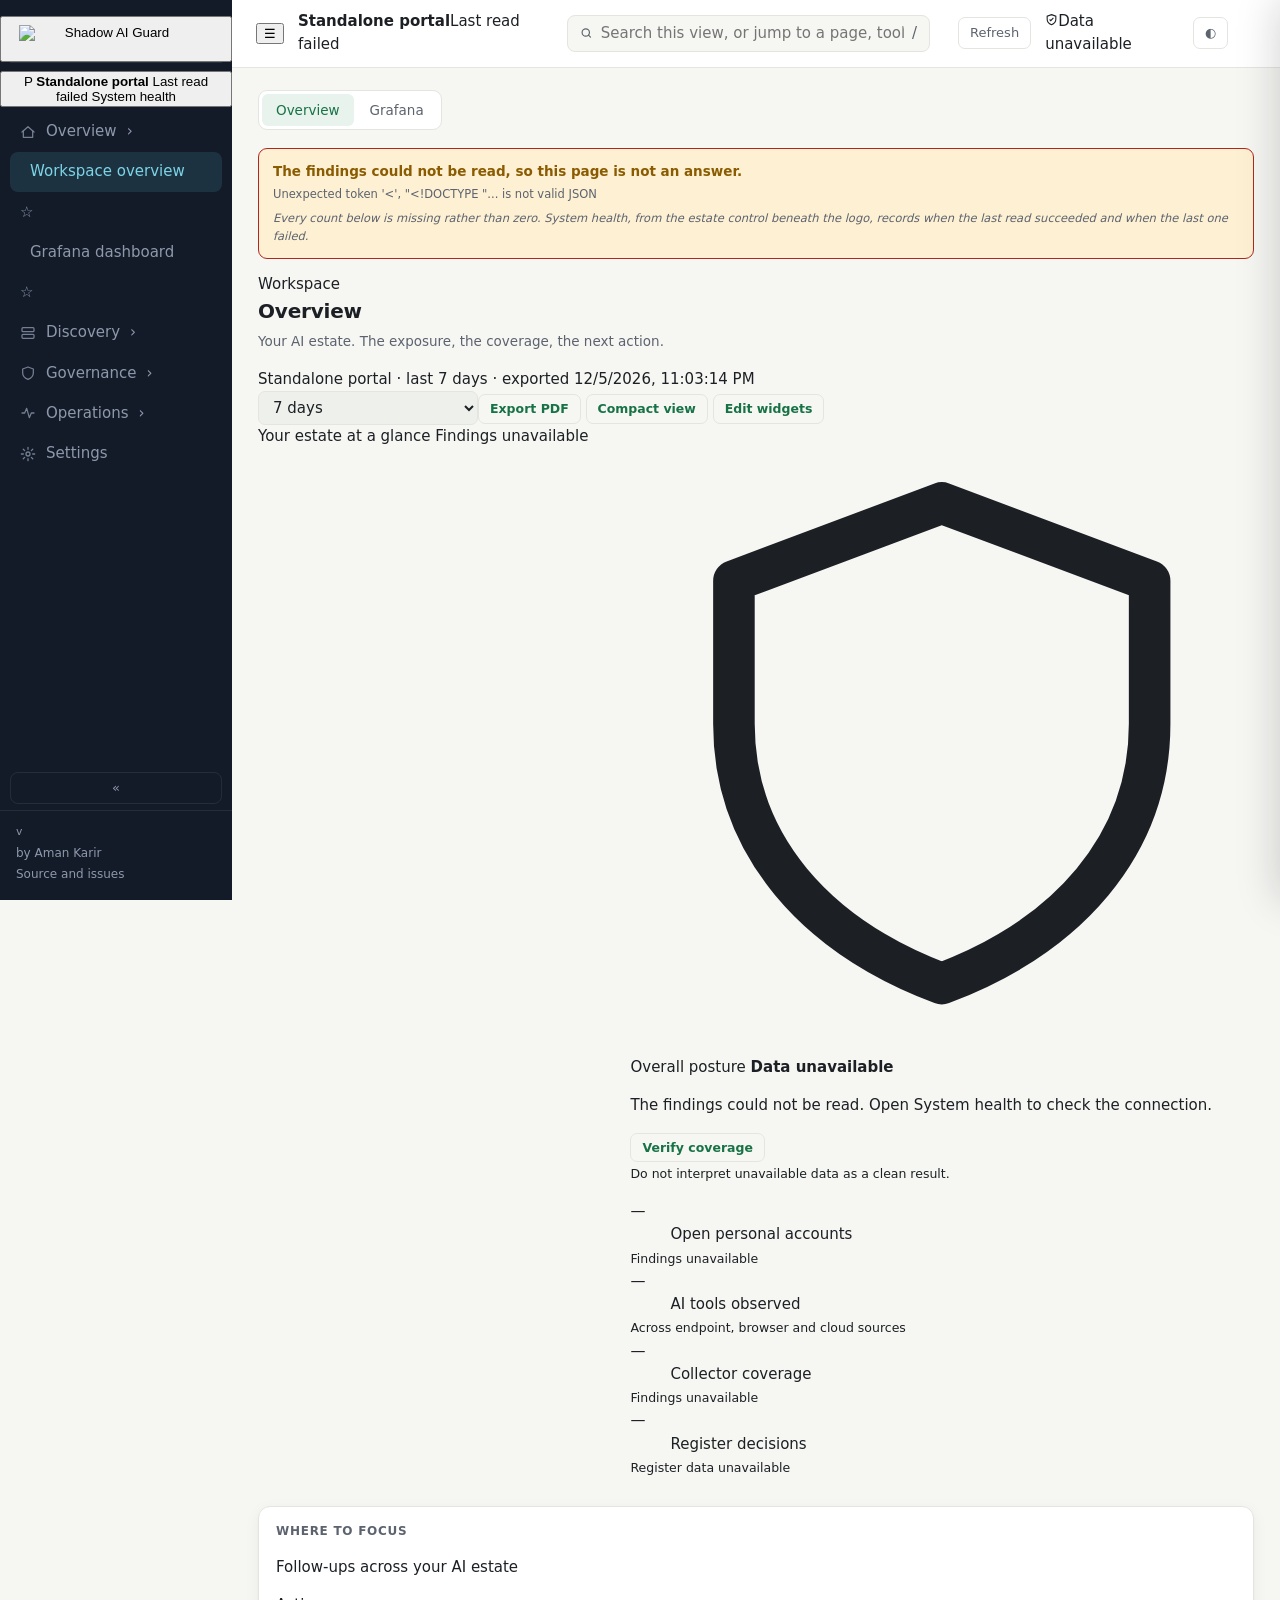
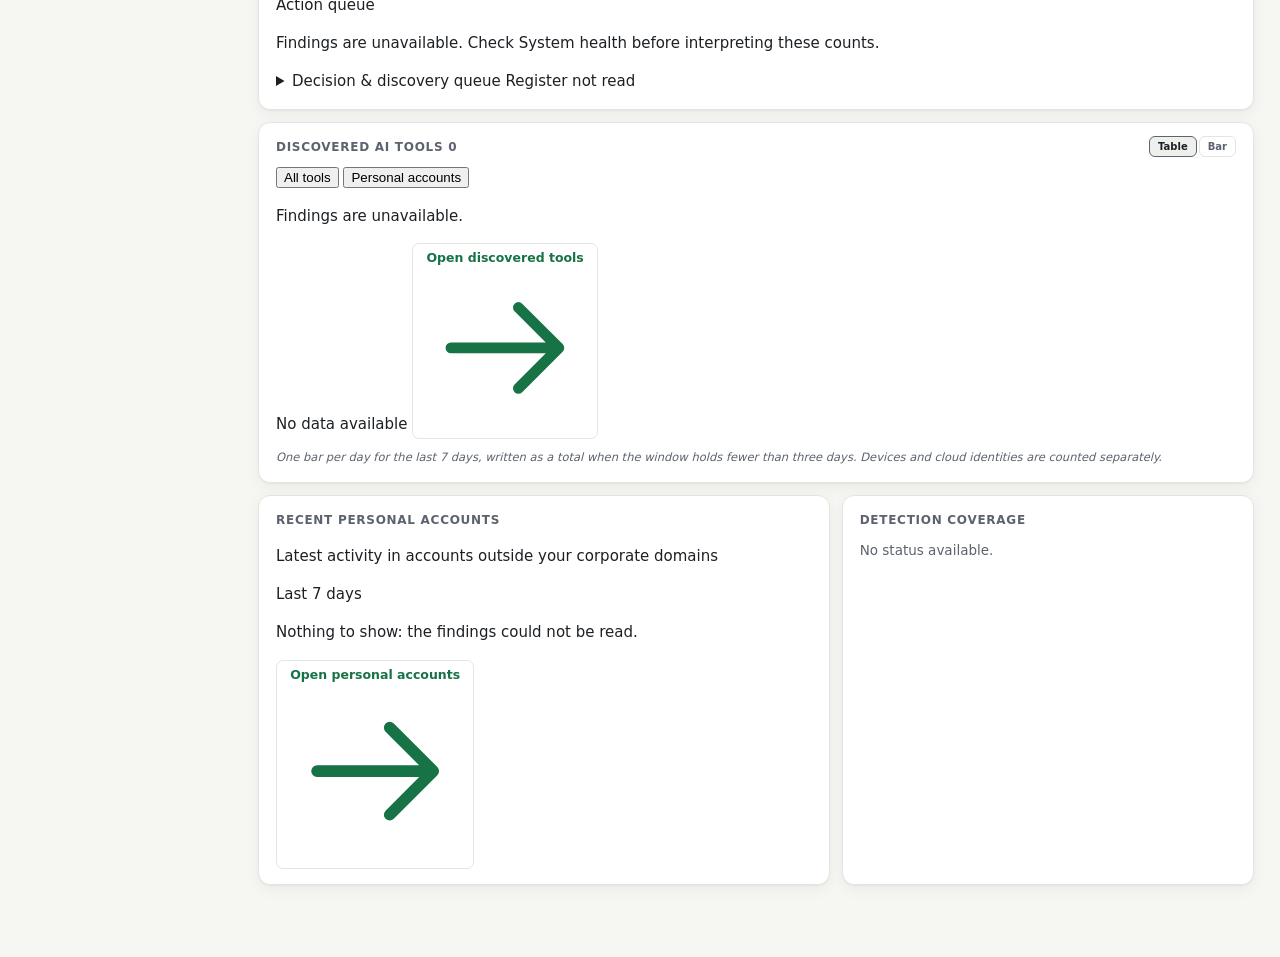
==== commit 511099de: "portal: the activation card's tests follow the one-command move The renderer tests checked the old s" ====
--- a/portal/app/static/index.html
+++ b/portal/app/static/index.html
@@ -6472,9 +6472,6 @@
     : a.state === 'invalid' ? ['p-warn', 'cannot be checked']
     : a.state === 'unknown' ? ['p-mut', 'not read']
     : ['p-mut', 'open edition'];
-  const ns = (DIAG.deployment && DIAG.deployment.namespace) || '<namespace>';
-  const reg = a.registry || '<registry>';
-  const known = !!a.registry;
   const soon = a.state === 'active' && a.days_left <= 45;
 
   // Everything the operator runs, they run themselves. The portal has no
@@ -6519,7 +6516,7 @@
 
   const note = a.state === 'active'
     ? (soon ? `<p class="health-note warning">This subscription runs out on ${esc(a.expires)}. Renewing replaces the key here; nothing stops working on the day, because nothing here was ever switched on by it - the images simply stop being yours to pull.</p>` : '')
-    : a.state === 'expired' ? `<p class="health-note warning">This key lapsed on ${esc(a.expires)}. The deployment carries on exactly as it is; a lapsed subscription means no new images and no support, not a portal that stops. Renew and paste the new key.</p>`
+    : a.state === 'expired' ? `<p class="health-note warning">This key lapsed on ${esc(a.expires)}. The deployment carries on exactly as it is; a lapsed subscription means no new images and no support, not a portal that stops. Renew and paste the new key; moving this deployment to Nyxus needs an active one.</p>`
     : a.state === 'invalid' ? `<p class="health-note danger"><b>Stored, but this release cannot check it.</b> ${esc(a.reason || '')} This is what a reissued signing key looks like from a deployment that has not taken the release carrying it: upgrade first, and only then suspect the key.</p>`
     : `<p class="health-note">This deployment runs the open edition, and it is complete: nothing on this page or any other is held back for want of a key. Nyxus is the commercial edition of the same system - the same collectors, the same evidence - distributed as private images under a subscription with support. An activation key names the organisation it was issued to and the term it runs for, and is checked here against a signature this portal already holds, without asking anyone.</p>`;
 
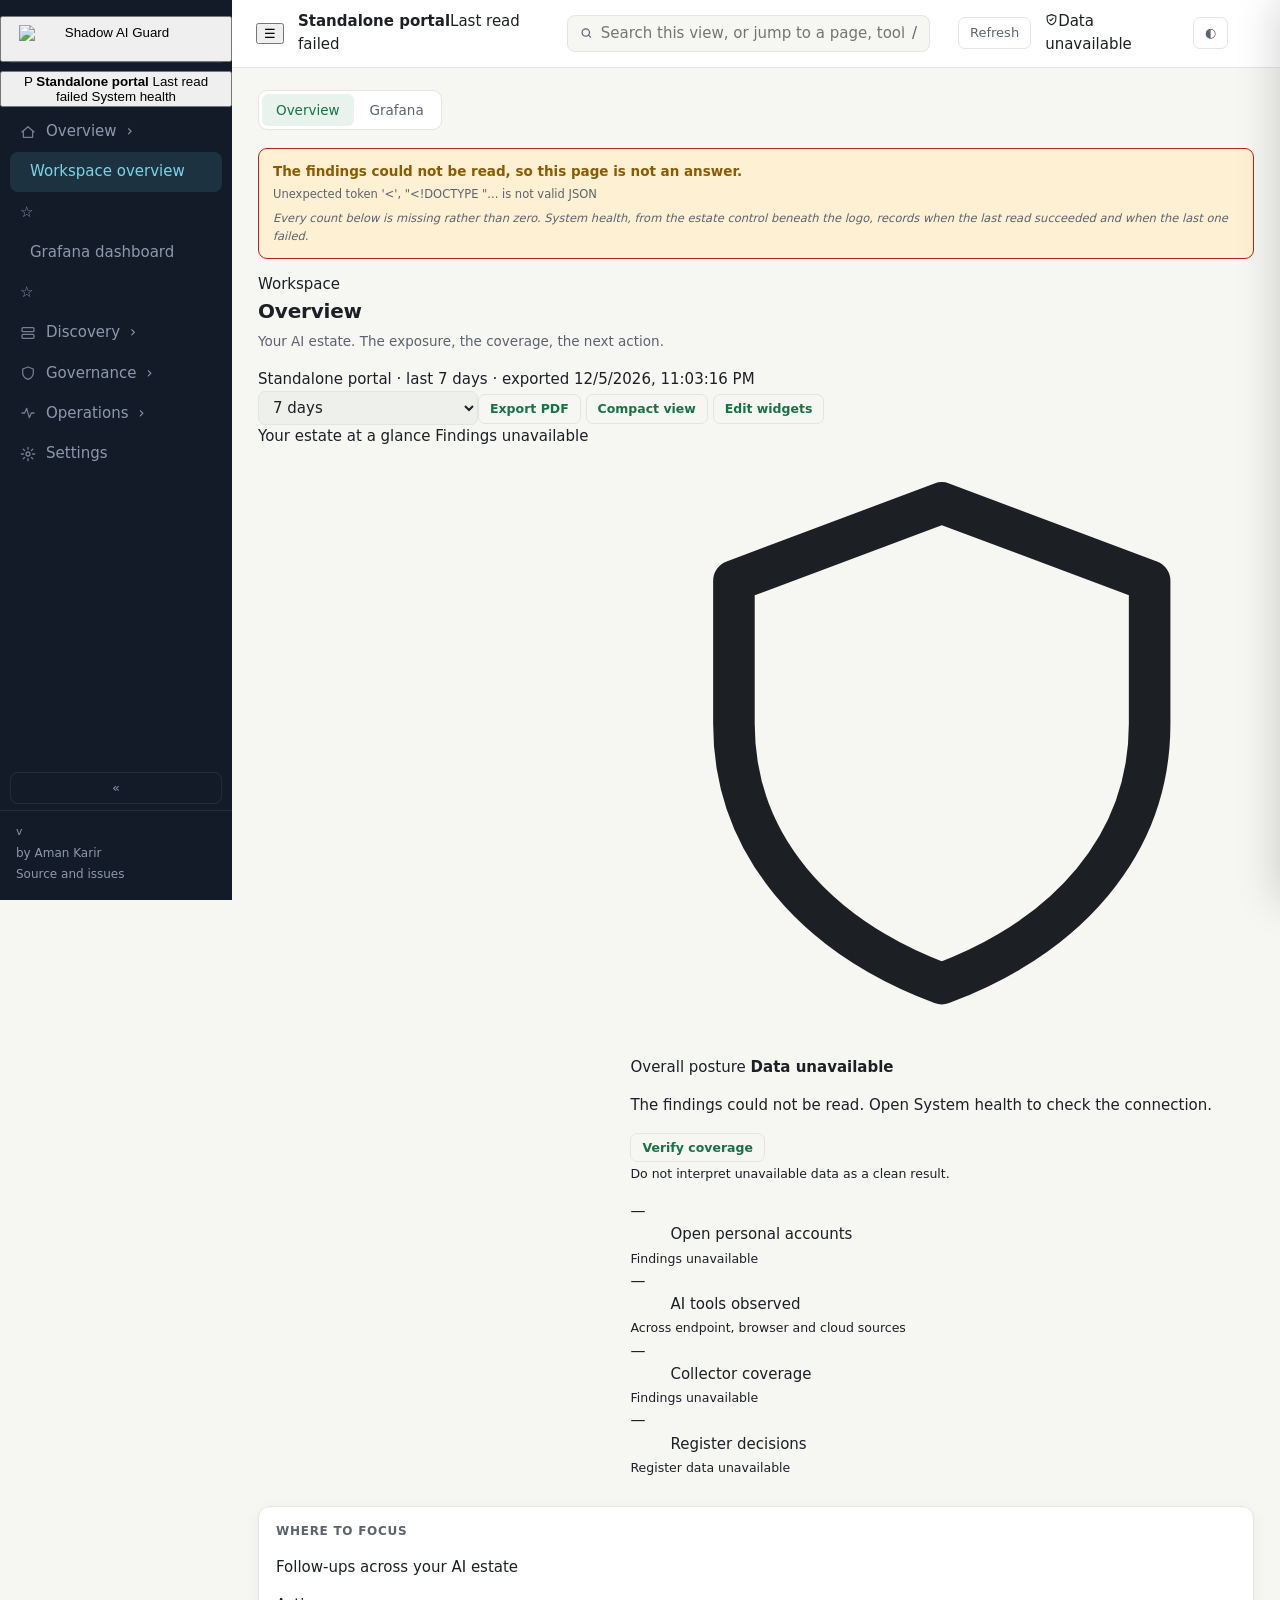
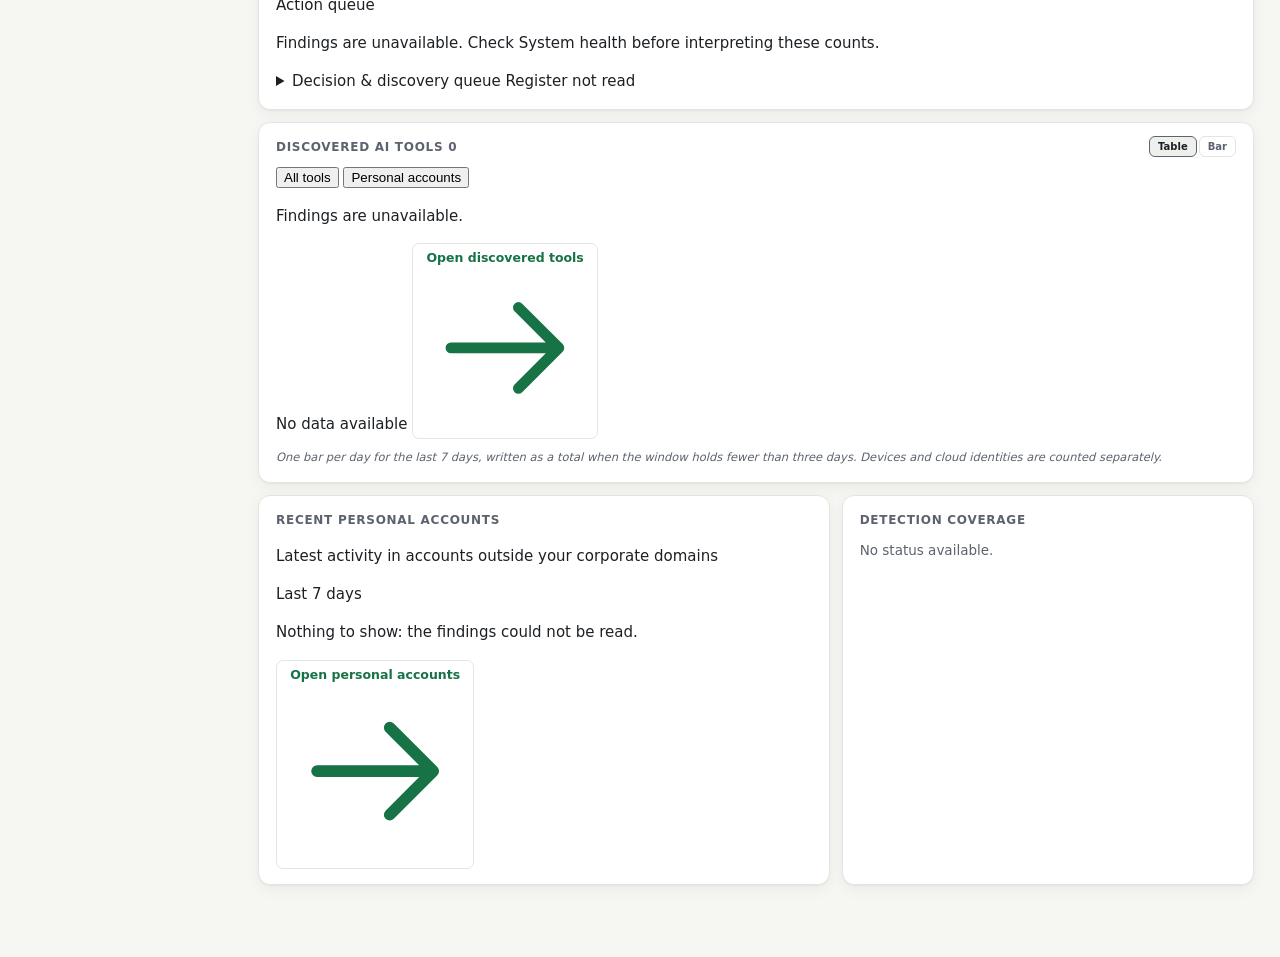
==== commit 61c5fd55: "release: 0.34.0" ====
--- a/portal/app/static/index.html
+++ b/portal/app/static/index.html
@@ -6655,7 +6655,7 @@
         <p>The command runs with your kubeconfig or Docker context and reports its progress here. The portal never upgrades anything itself; it approves the request (owners only) and shows the run.</p>
         <ol class="ui-steplist">
           <li><b>Have Python 3.10 or newer and pipx on your machine.</b><span>On a Mac, <code>brew install pipx</code>; elsewhere, <code>pip install --user pipx</code>.</span></li>
-          <li><b>Install the command once, from a tagged release.</b>${uiCommand(`pipx install -q "git+https://github.com/AmanSK5/shadow-ai-guard@${u.latest || 'v0.32.0'}#subdirectory=cli"`)}</li>
+          <li><b>Install the command once, from a tagged release.</b>${uiCommand(`pipx install -q "git+https://github.com/AmanSK5/shadow-ai-guard@${u.latest || 'v0.34.0'}#subdirectory=cli"`)}</li>
           <li><b>Put it on your PATH.</b>${uiCommand('pipx ensurepath')}<span>A shell opened before this will not find the command until it is reopened.</span></li>
           <li><b>Run it.</b>${uiCommand('aiguardctl upgrade --portal ' + location.origin)}<span>Your browser opens this portal to approve the request; compare the code it shows with your terminal. <code>--dry-run</code> prints every command without running one.</span></li>
         </ol>
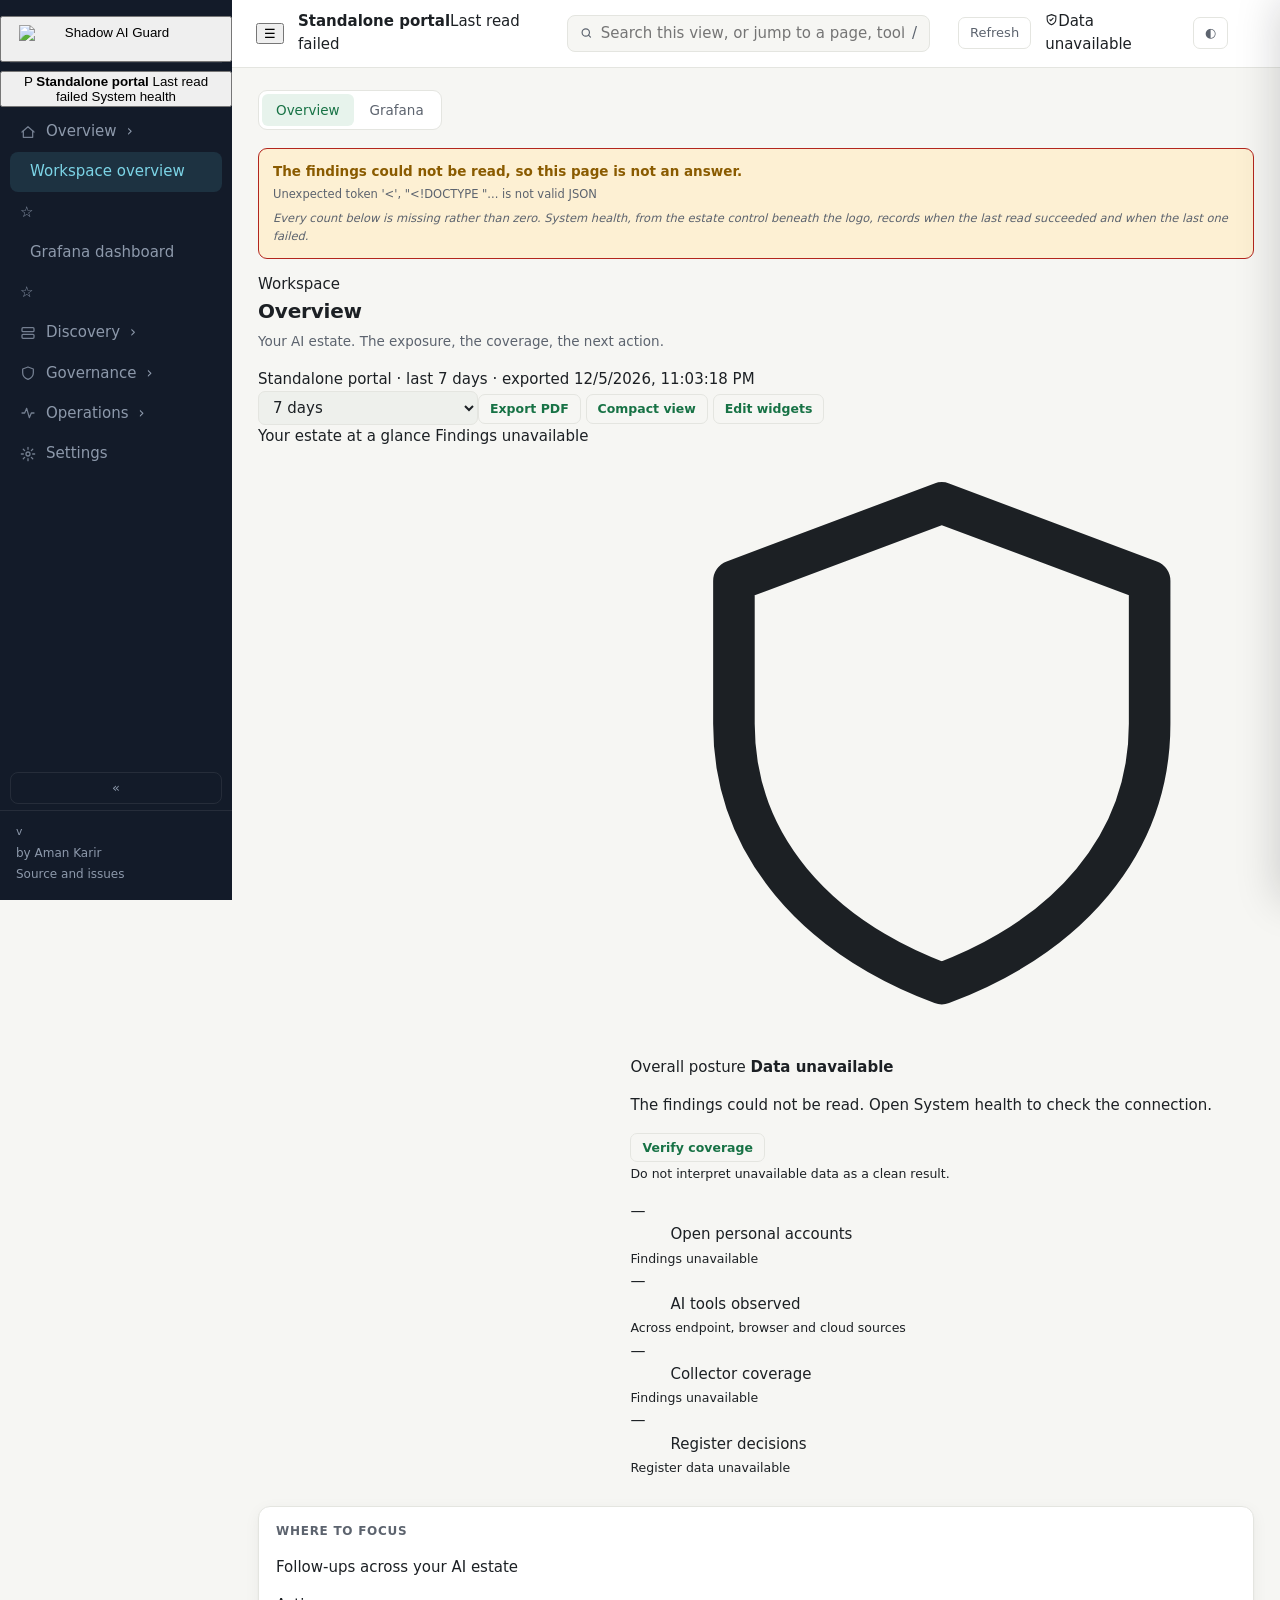
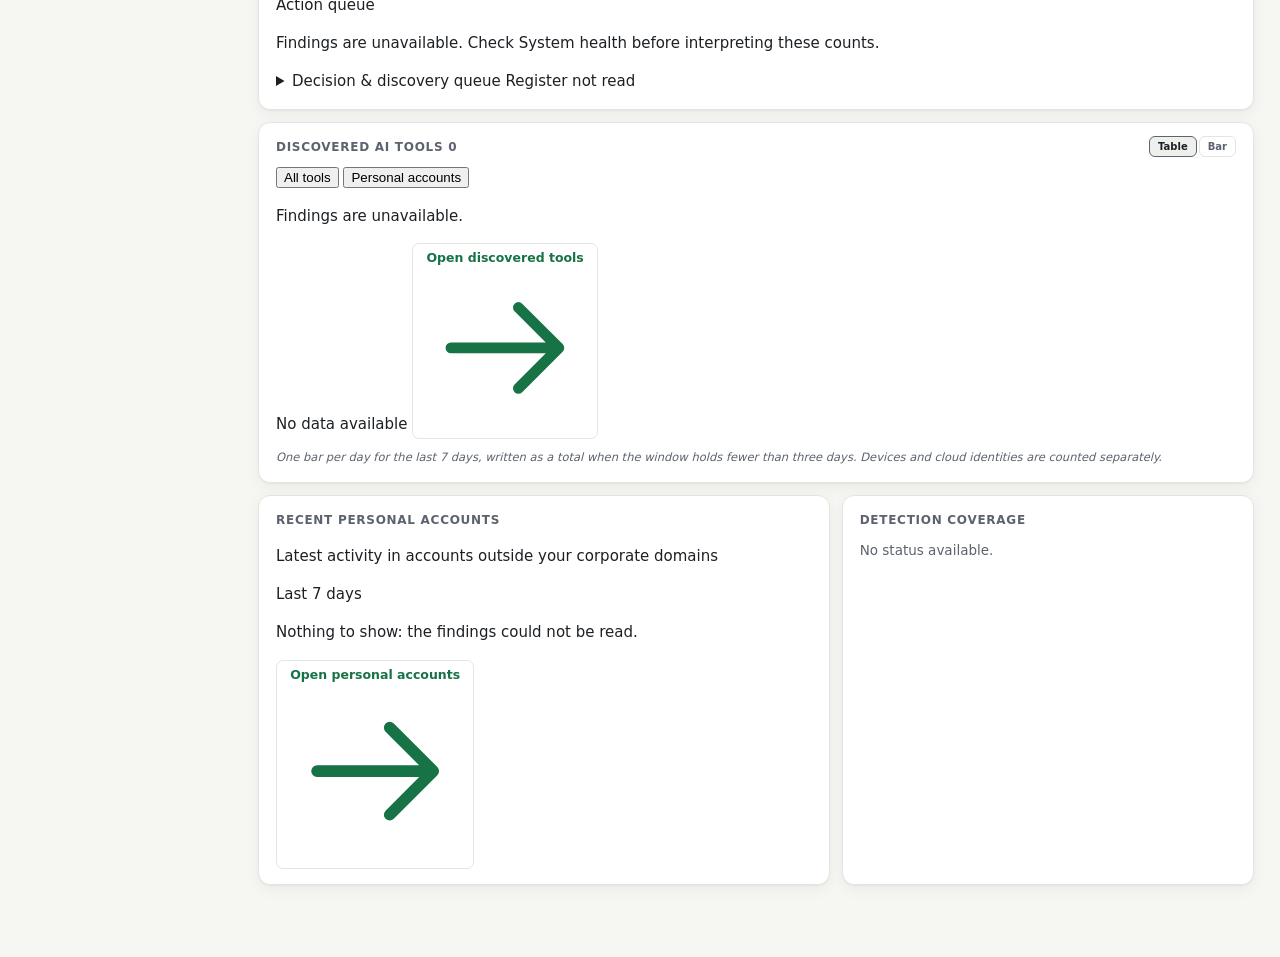
==== commit a377ef87: "release: 0.35.0" ====
--- a/portal/app/static/index.html
+++ b/portal/app/static/index.html
@@ -6655,7 +6655,7 @@
         <p>The command runs with your kubeconfig or Docker context and reports its progress here. The portal never upgrades anything itself; it approves the request (owners only) and shows the run.</p>
         <ol class="ui-steplist">
           <li><b>Have Python 3.10 or newer and pipx on your machine.</b><span>On a Mac, <code>brew install pipx</code>; elsewhere, <code>pip install --user pipx</code>.</span></li>
-          <li><b>Install the command once, from a tagged release.</b>${uiCommand(`pipx install -q "git+https://github.com/AmanSK5/shadow-ai-guard@${u.latest || 'v0.34.0'}#subdirectory=cli"`)}</li>
+          <li><b>Install the command once, from a tagged release.</b>${uiCommand(`pipx install -q "git+https://github.com/AmanSK5/shadow-ai-guard@${u.latest || 'v0.35.0'}#subdirectory=cli"`)}</li>
           <li><b>Put it on your PATH.</b>${uiCommand('pipx ensurepath')}<span>A shell opened before this will not find the command until it is reopened.</span></li>
           <li><b>Run it.</b>${uiCommand('aiguardctl upgrade --portal ' + location.origin)}<span>Your browser opens this portal to approve the request; compare the code it shows with your terminal. <code>--dry-run</code> prints every command without running one.</span></li>
         </ol>
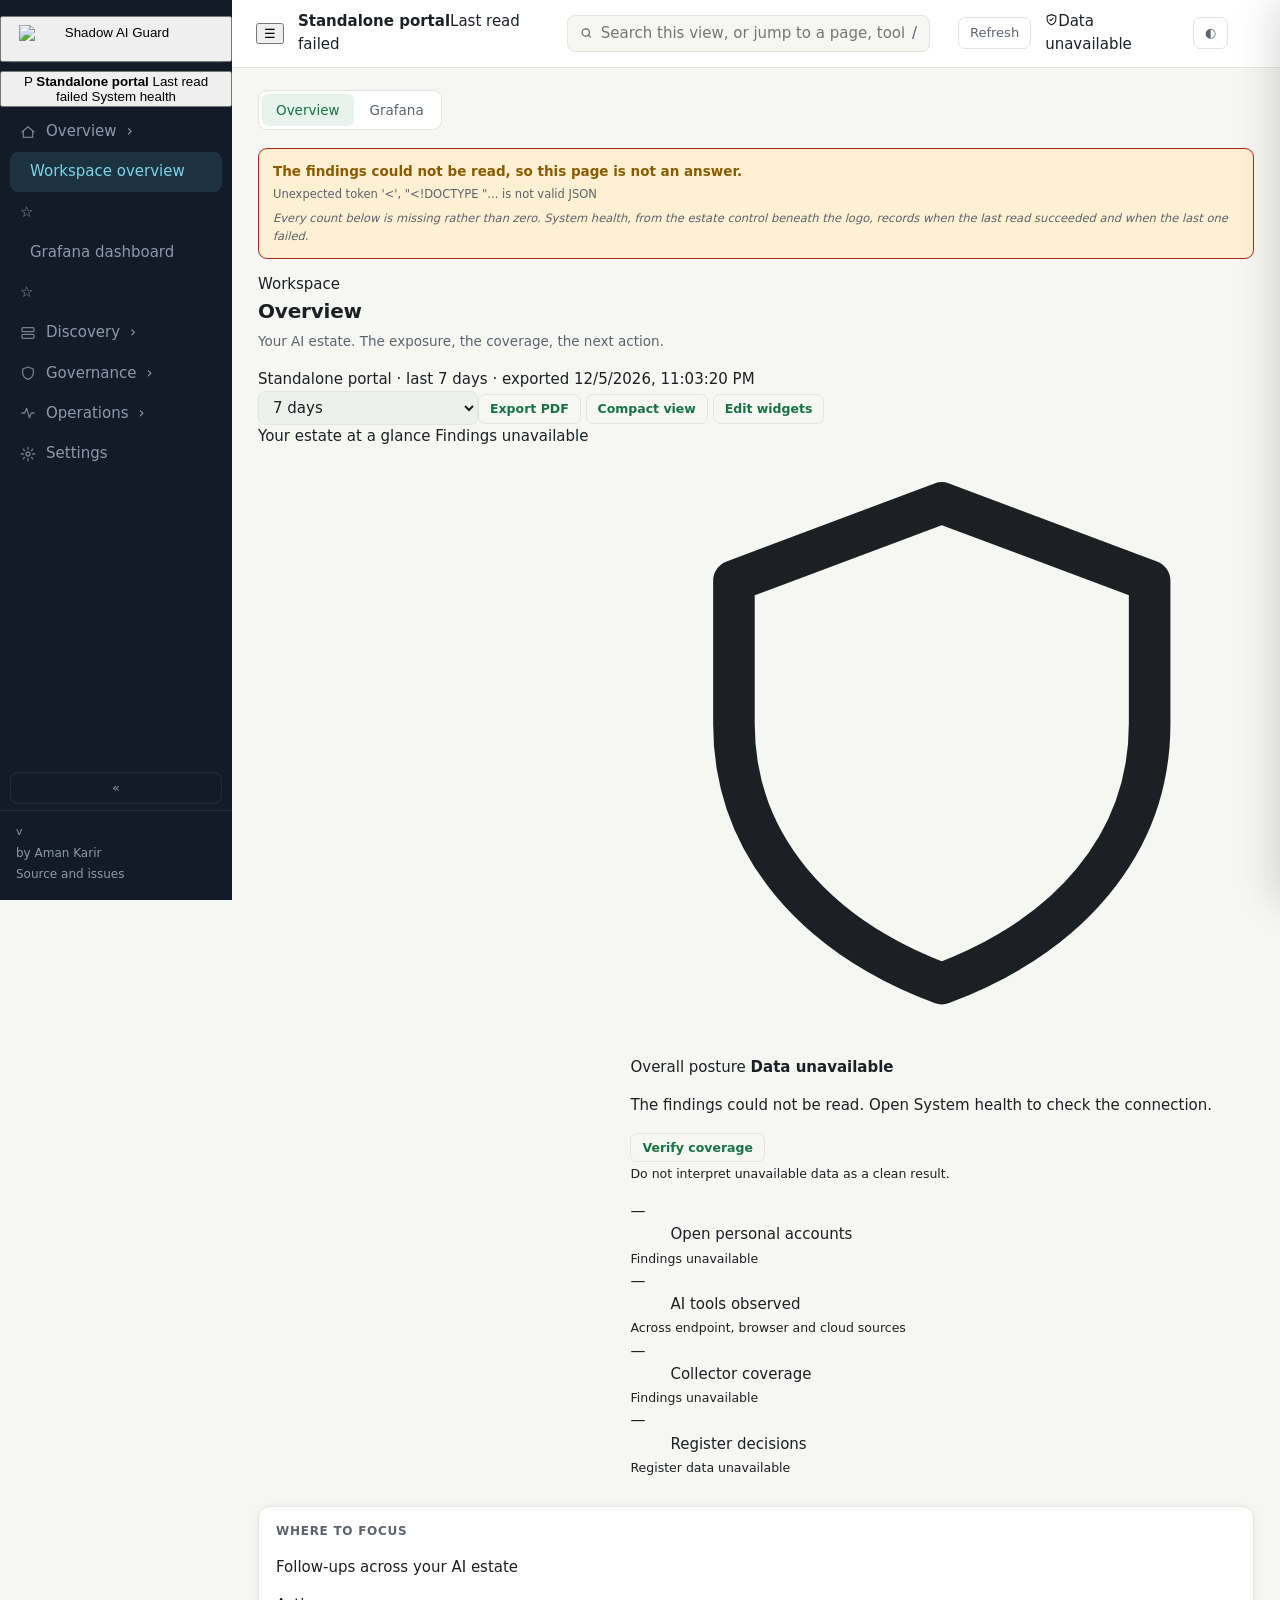
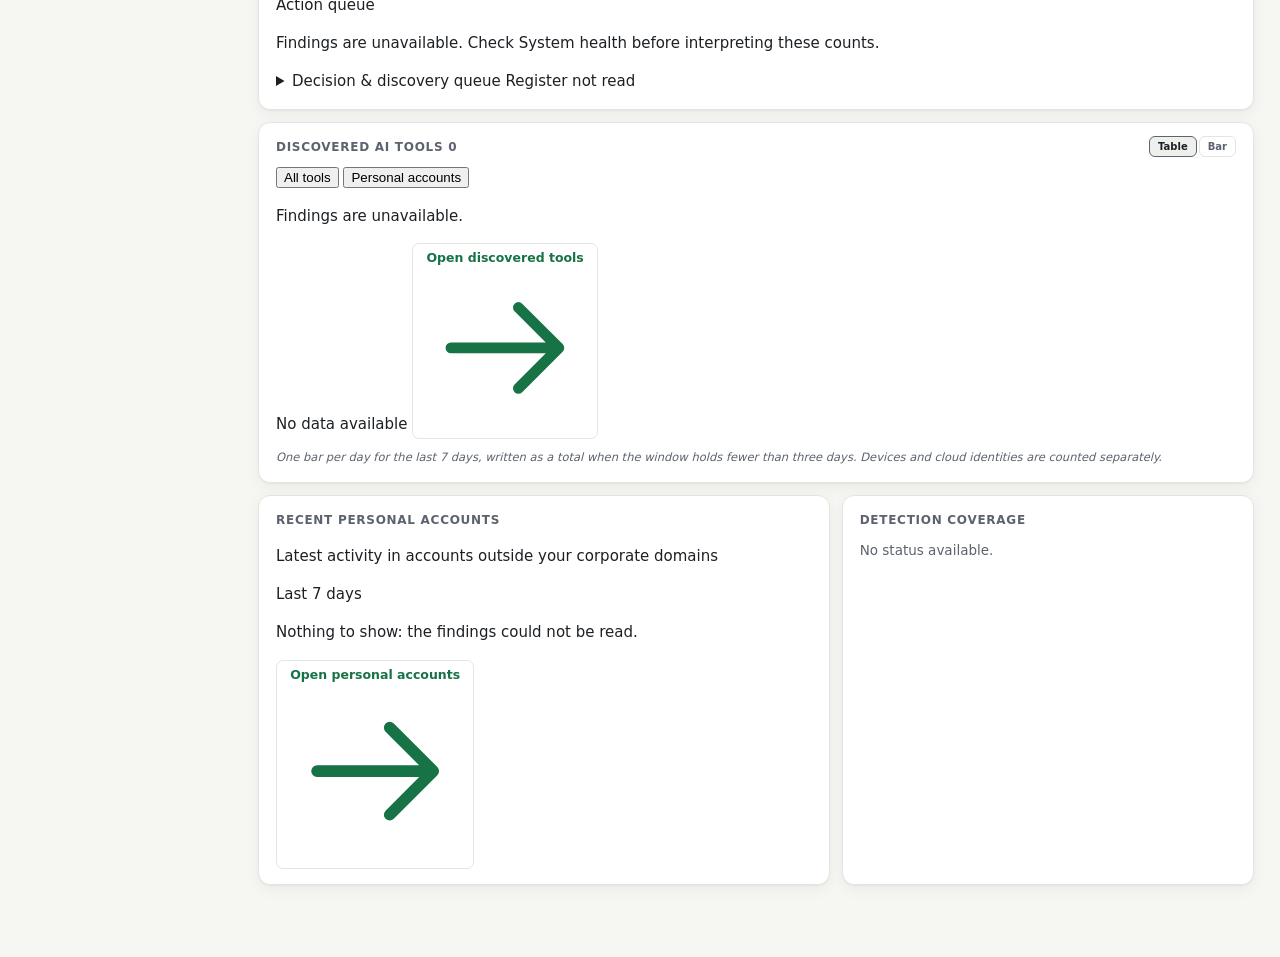
==== commit 819015f8: "release: 0.36.0 - an upgrade that died on a nil pointer, and the flag that caused it Upgrading a 0.3" ====
--- a/portal/app/static/index.html
+++ b/portal/app/static/index.html
@@ -6655,7 +6655,7 @@
         <p>The command runs with your kubeconfig or Docker context and reports its progress here. The portal never upgrades anything itself; it approves the request (owners only) and shows the run.</p>
         <ol class="ui-steplist">
           <li><b>Have Python 3.10 or newer and pipx on your machine.</b><span>On a Mac, <code>brew install pipx</code>; elsewhere, <code>pip install --user pipx</code>.</span></li>
-          <li><b>Install the command once, from a tagged release.</b>${uiCommand(`pipx install -q "git+https://github.com/AmanSK5/shadow-ai-guard@${u.latest || 'v0.35.0'}#subdirectory=cli"`)}</li>
+          <li><b>Install the command once, from a tagged release.</b>${uiCommand(`pipx install -q "git+https://github.com/AmanSK5/shadow-ai-guard@${u.latest || 'v0.36.0'}#subdirectory=cli"`)}</li>
           <li><b>Put it on your PATH.</b>${uiCommand('pipx ensurepath')}<span>A shell opened before this will not find the command until it is reopened.</span></li>
           <li><b>Run it.</b>${uiCommand('aiguardctl upgrade --portal ' + location.origin)}<span>Your browser opens this portal to approve the request; compare the code it shows with your terminal. <code>--dry-run</code> prints every command without running one.</span></li>
         </ol>
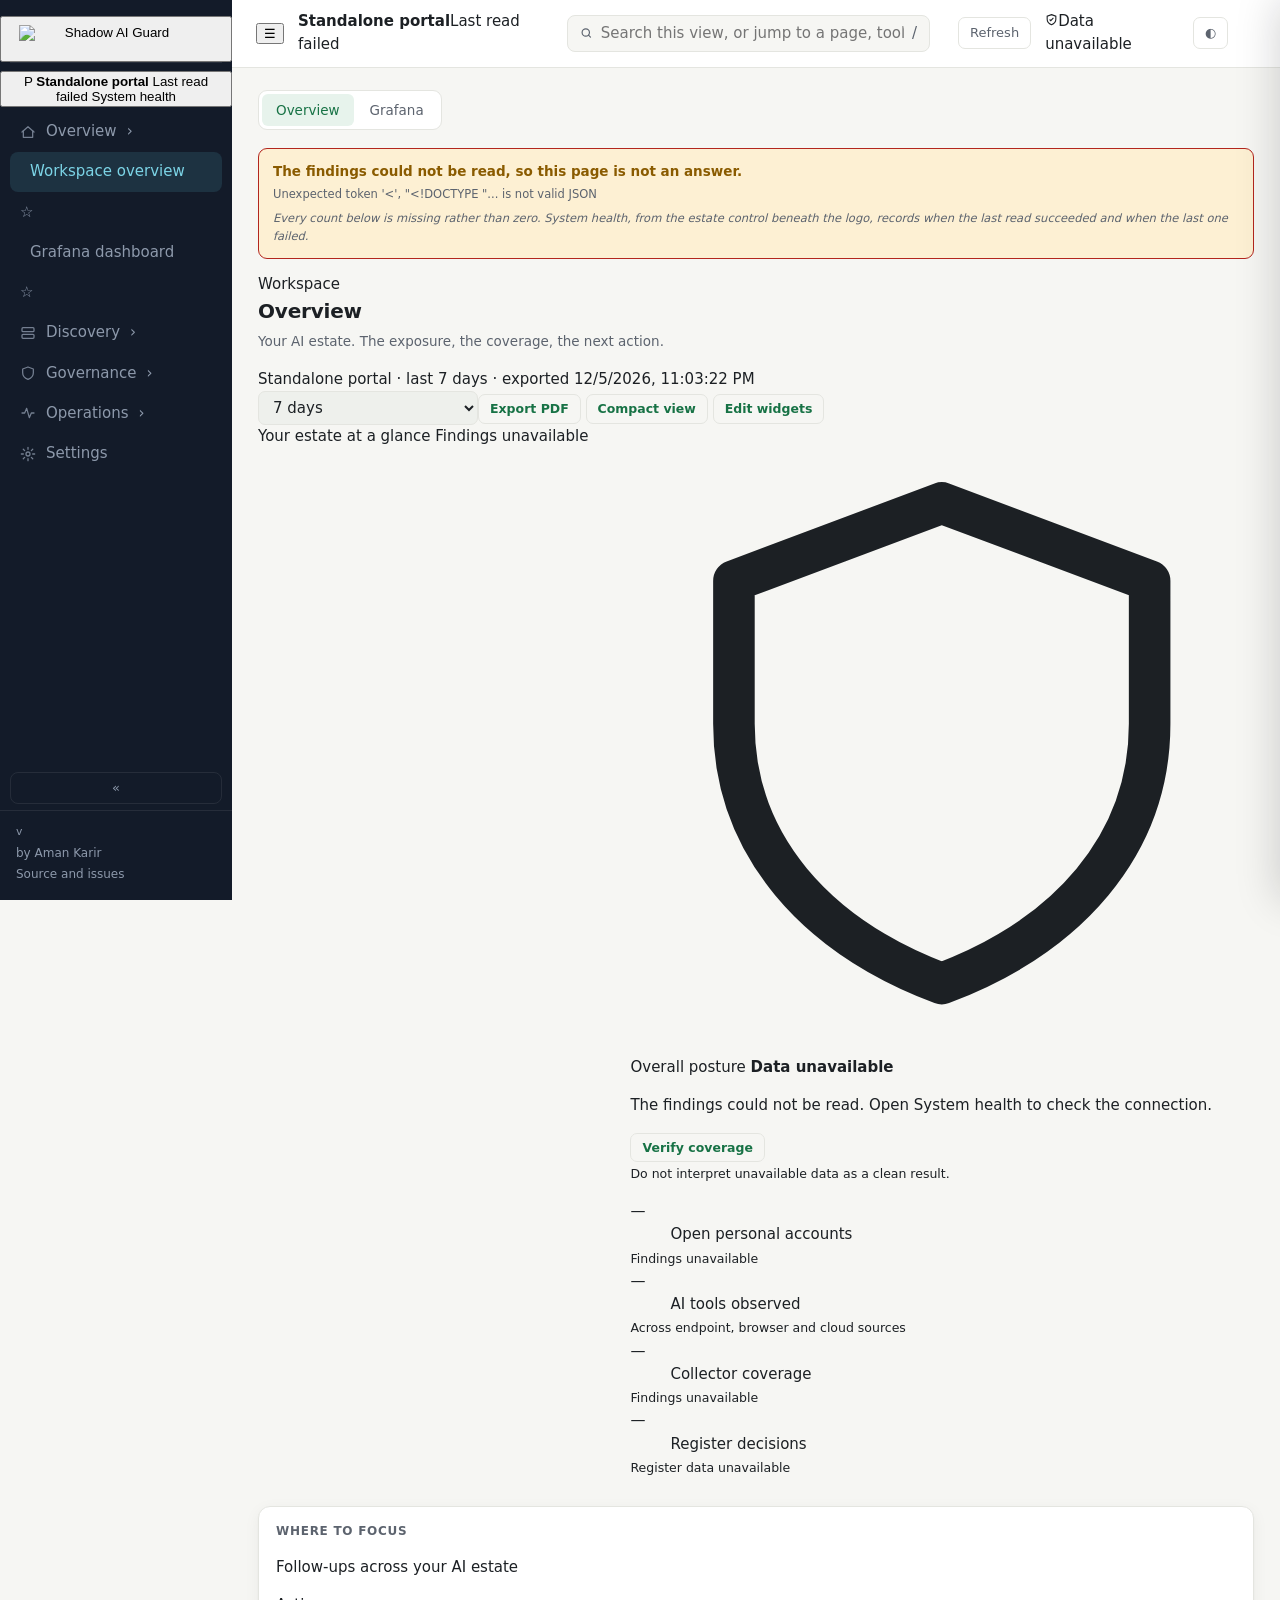
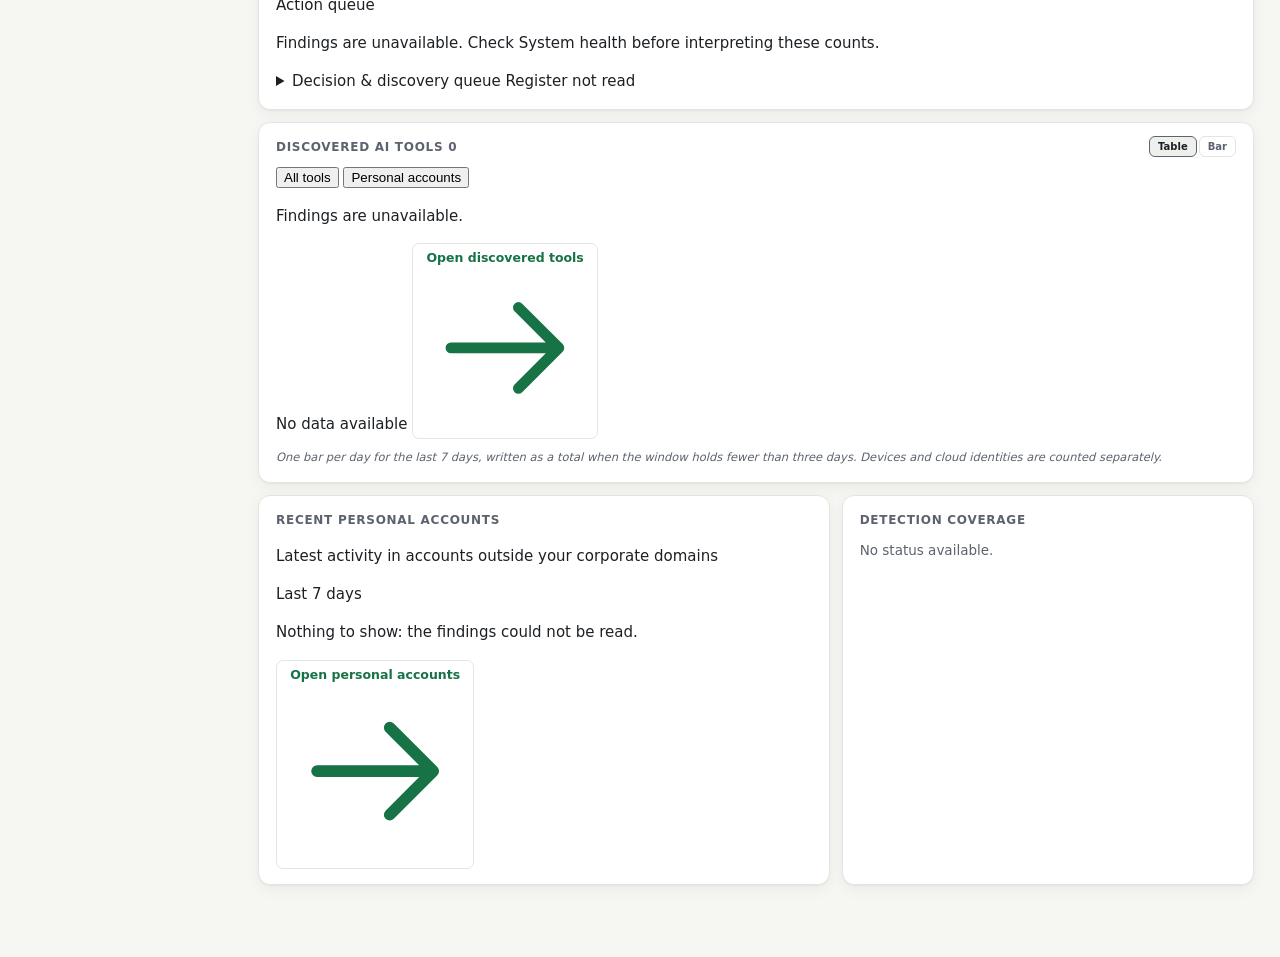
==== commit 4e7160b3: "docs: the install command that told operators to upgrade did nothing `pipx install` on an already-in" ====
--- a/portal/app/static/index.html
+++ b/portal/app/static/index.html
@@ -6655,7 +6655,7 @@
         <p>The command runs with your kubeconfig or Docker context and reports its progress here. The portal never upgrades anything itself; it approves the request (owners only) and shows the run.</p>
         <ol class="ui-steplist">
           <li><b>Have Python 3.10 or newer and pipx on your machine.</b><span>On a Mac, <code>brew install pipx</code>; elsewhere, <code>pip install --user pipx</code>.</span></li>
-          <li><b>Install the command once, from a tagged release.</b>${uiCommand(`pipx install -q "git+https://github.com/AmanSK5/shadow-ai-guard@${u.latest || 'v0.36.0'}#subdirectory=cli"`)}</li>
+          <li><b>Install the command once, from a tagged release.</b>${uiCommand(`pipx install --force -q "git+https://github.com/AmanSK5/shadow-ai-guard@${u.latest || 'v0.36.0'}#subdirectory=cli"`)}</li>
           <li><b>Put it on your PATH.</b>${uiCommand('pipx ensurepath')}<span>A shell opened before this will not find the command until it is reopened.</span></li>
           <li><b>Run it.</b>${uiCommand('aiguardctl upgrade --portal ' + location.origin)}<span>Your browser opens this portal to approve the request; compare the code it shows with your terminal. <code>--dry-run</code> prints every command without running one.</span></li>
         </ol>
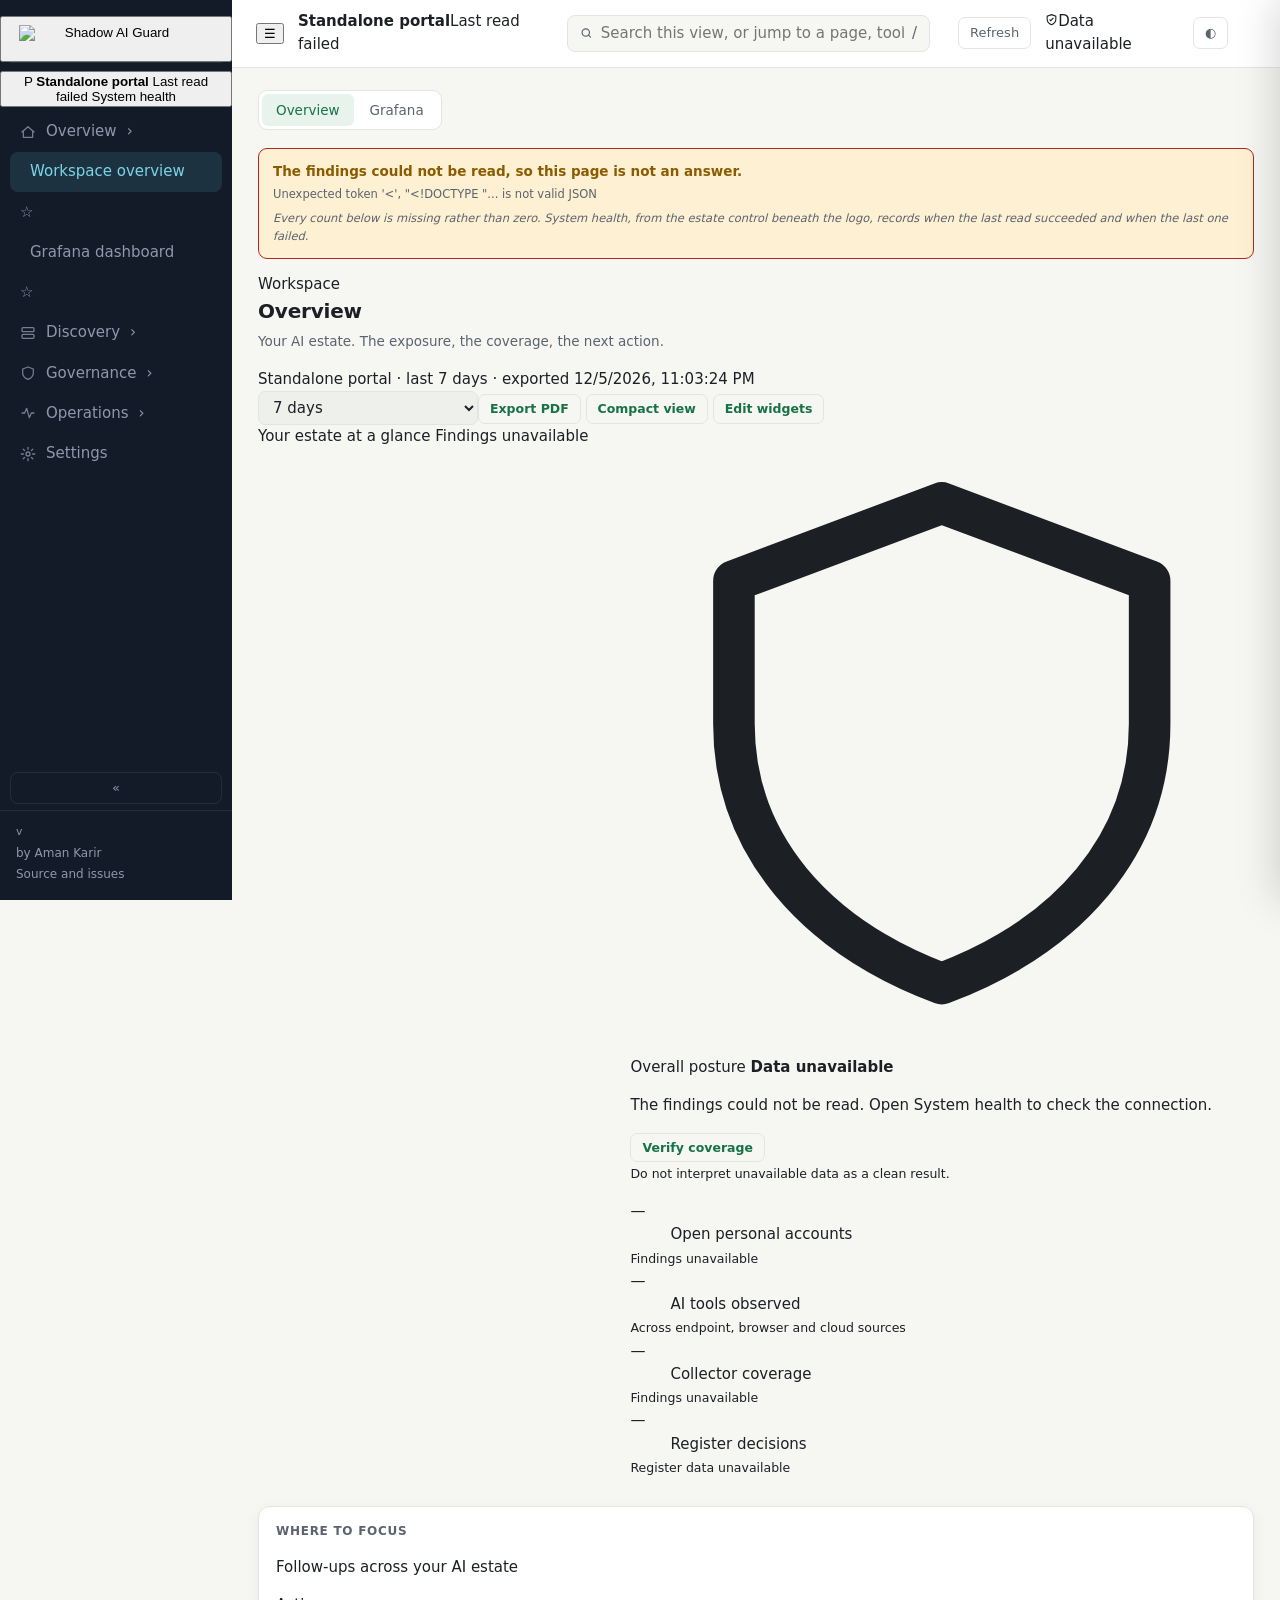
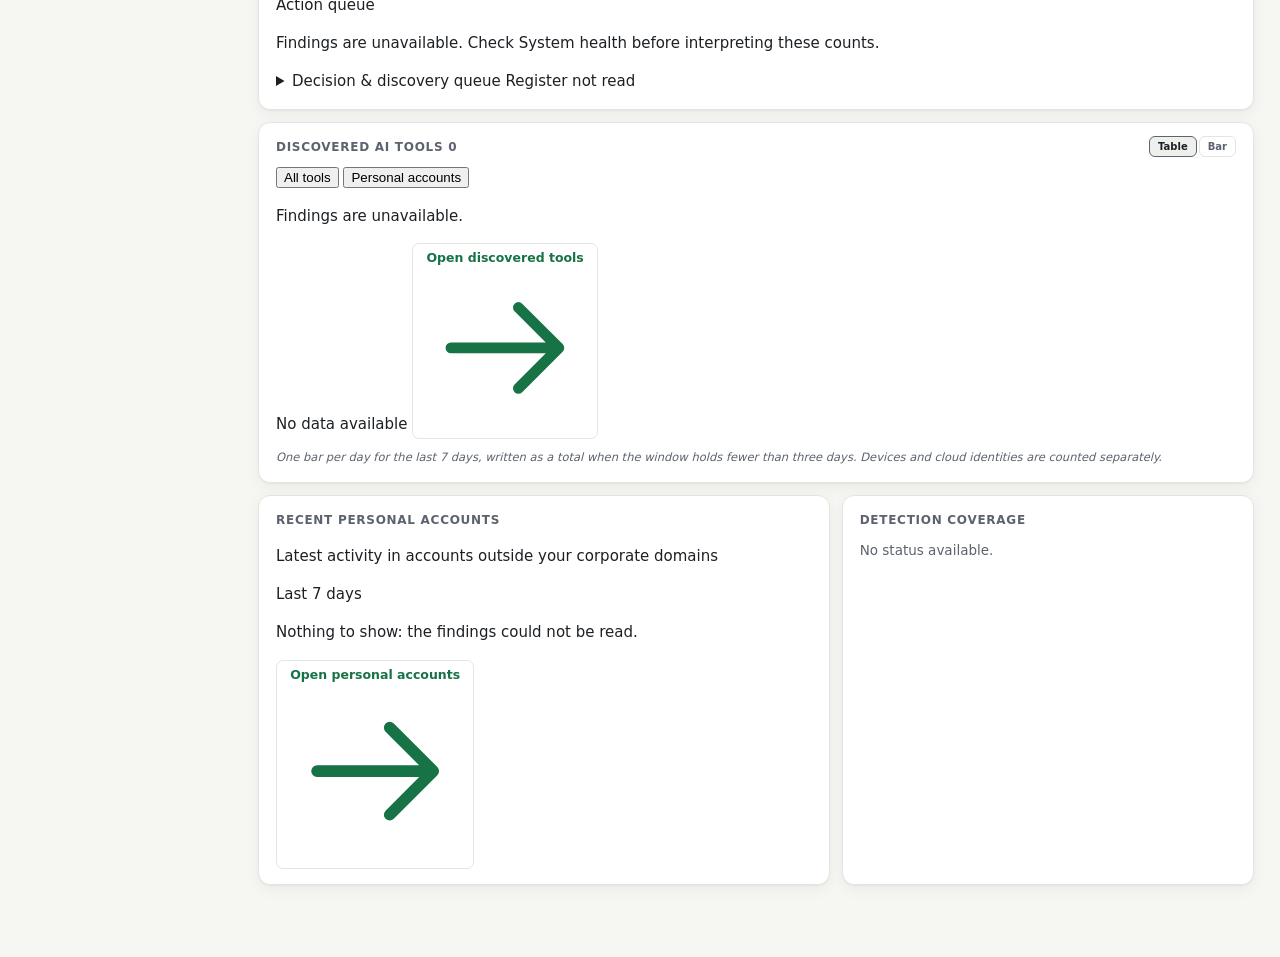
==== commit 2f3da81d: "portal: the 90-day window reads from a stock Loki Loki refuses a query_range longer than its max_que" ====
--- a/portal/app/static/index.html
+++ b/portal/app/static/index.html
@@ -2001,6 +2001,11 @@
 const WINDOWS = [[24, '24 hours'], [72, '3 days'], [168, '7 days'],
                  [336, '14 days'], [720, '30 days'], [2160, '90 days']];
 const hoursNow = () => Number(HOURS || (CFG && CFG.lookback_hours) || 168);
+// What a Grafana panel is asked for. Its queries go to Loki, which refuses a
+// range longer than its max_query_length (30d1h unless raised), so a panel
+// under the 90-day window drew an error instead of a chart.
+const PANEL_MAX_HOURS = 720;
+const panelHours = () => Math.min(hoursNow(), PANEL_MAX_HOURS);
 const hq = sep => HOURS ? (sep || '?') + 'hours=' + HOURS : '';
 const windowPref = () => {
   const v = Number(pref('window.hours', ''));
@@ -2881,7 +2886,7 @@
       "${esc(w.ref)}". Named here but not defined there, so there is nothing
       to draw.</div></div>`;
     const q = 'orgId=1&theme=' + (document.documentElement.dataset.theme === 'dark' ? 'dark' : 'light')
-    + '&from=now-' + hoursNow() + 'h&to=now&kiosk';
+    + '&from=now-' + panelHours() + 'h&to=now&kiosk';
     // No heading of our own. The panel draws its own, from the dashboard, so a
     // second one is both duplicated and less trustworthy: ours comes from
     // GRAFANA_PANELS, which is a snapshot of a title someone can rename in
@@ -7035,7 +7040,11 @@
 
   const base = CFG.grafana_url, panels = CFG.grafana_panels || [];
   const q = 'orgId=1&theme=' + (document.documentElement.dataset.theme === 'dark' ? 'dark' : 'light')
-    + '&from=now-' + hoursNow() + 'h&to=now&kiosk';
+    + '&from=now-' + panelHours() + 'h&to=now&kiosk';
+  const shorter = panelHours() < hoursNow() ? `<div class="note">These charts cover
+    the last ${fmtWindow(panelHours())}, not the ${fmtWindow(hoursNow())} chosen for
+    the portal: that is the longest range Loki answers unless its
+    <code>max_query_length</code> is raised.</div>` : '';
 
   if (!panels.length && CFG.grafana_dashboard_uid) {
     return `<h2>Grafana</h2>
@@ -7043,6 +7052,7 @@
       <p class="lede">Embedded from ${esc(base)}. Set
       <code>GRAFANA_PANELS</code> to pick individual panels instead of the
       whole dashboard.</p>
+      ${shorter}
       <iframe src="${esc(base)}/d/${esc(CFG.grafana_dashboard_uid)}/?${q}"
         style="width:100%;height:78vh;border:1px solid var(--bd);border-radius:10px;background:var(--sf)"
         title="Grafana dashboard"></iframe>`;
@@ -7059,6 +7069,7 @@
   Grafana is refusing to be embedded - check <code>allow_embedding</code> and
   the cookie <code>SameSite</code> setting on the Grafana side.</p>
   ${bad.length ? `<div class="note">${bad.map(b => esc(b.error)).join('<br>')}</div>` : ''}
+  ${shorter}
   <div style="display:grid;gap:14px;grid-template-columns:repeat(auto-fit,minmax(420px,1fr))">
   ${panels.filter(p => !p.error).map(p => `
     <iframe src="${esc(base)}/d-solo/${esc(p.uid)}/?${q}&panelId=${esc(p.panel_id)}"
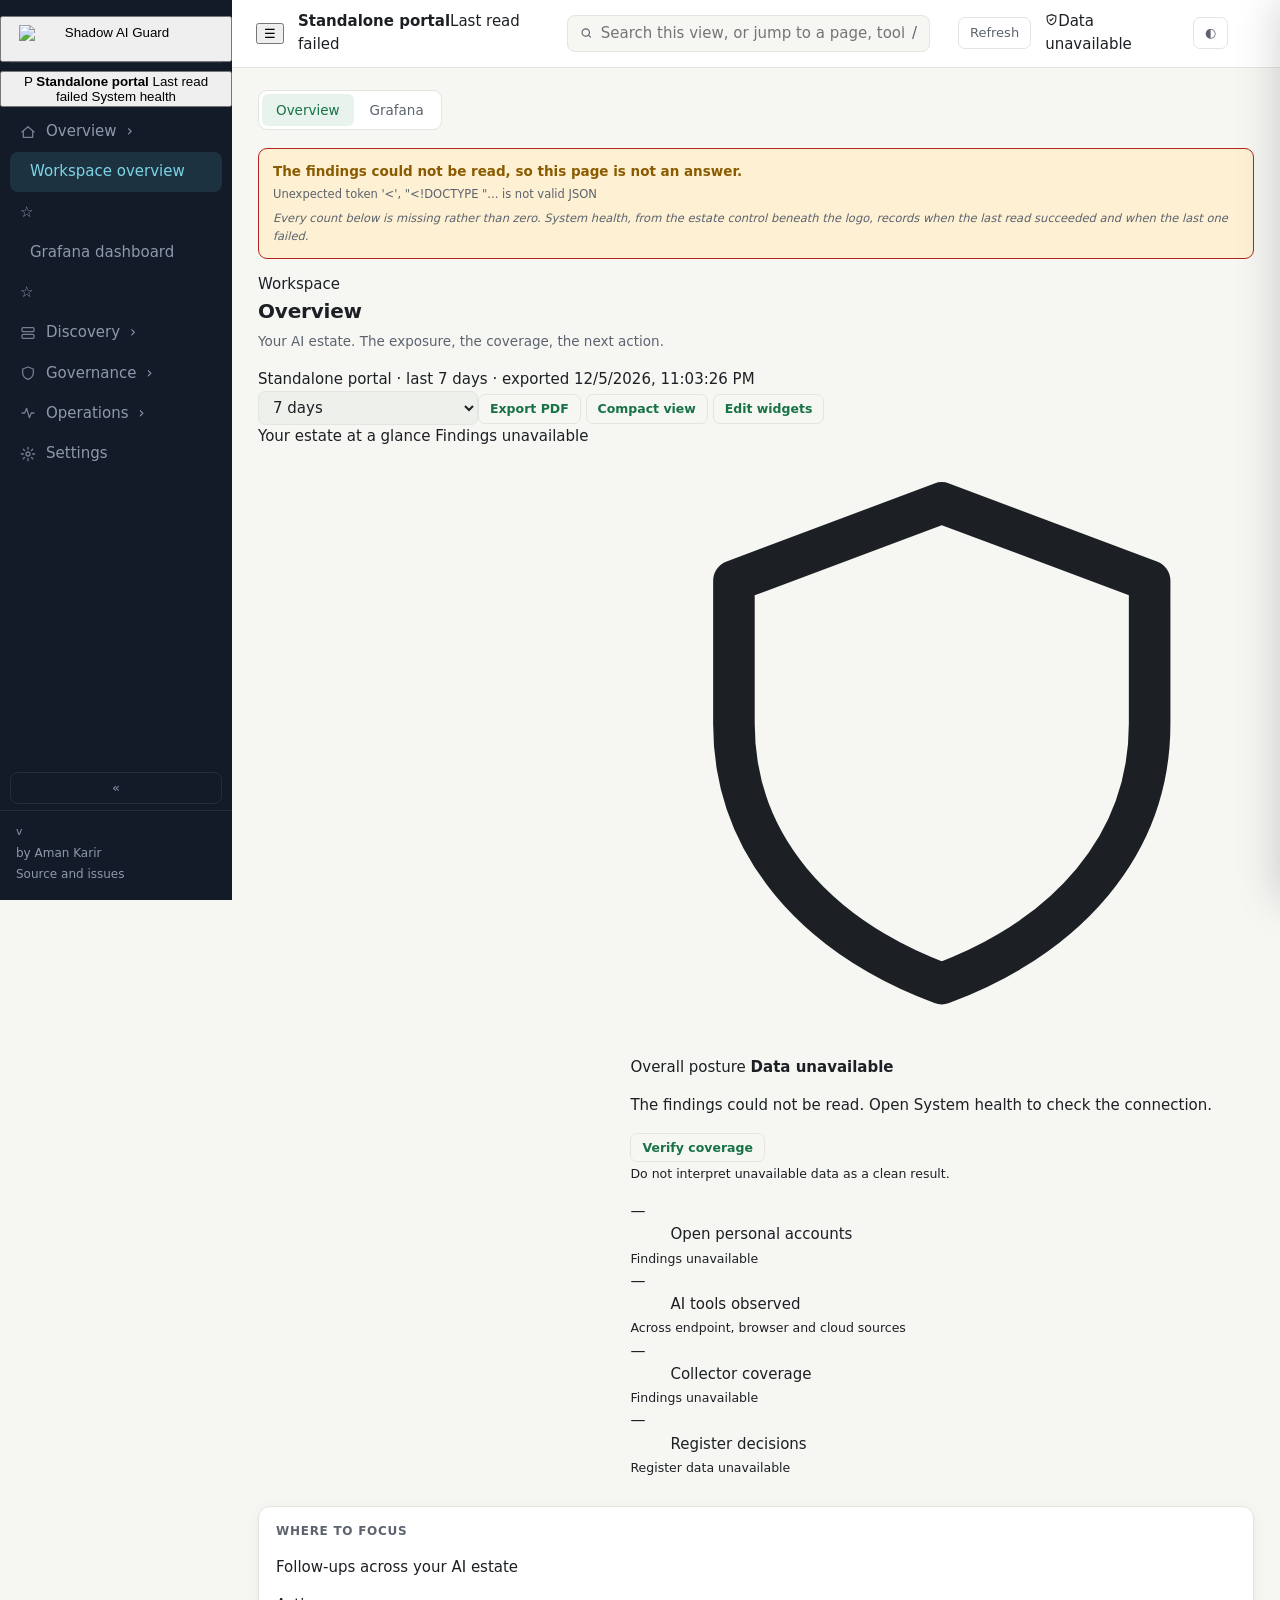
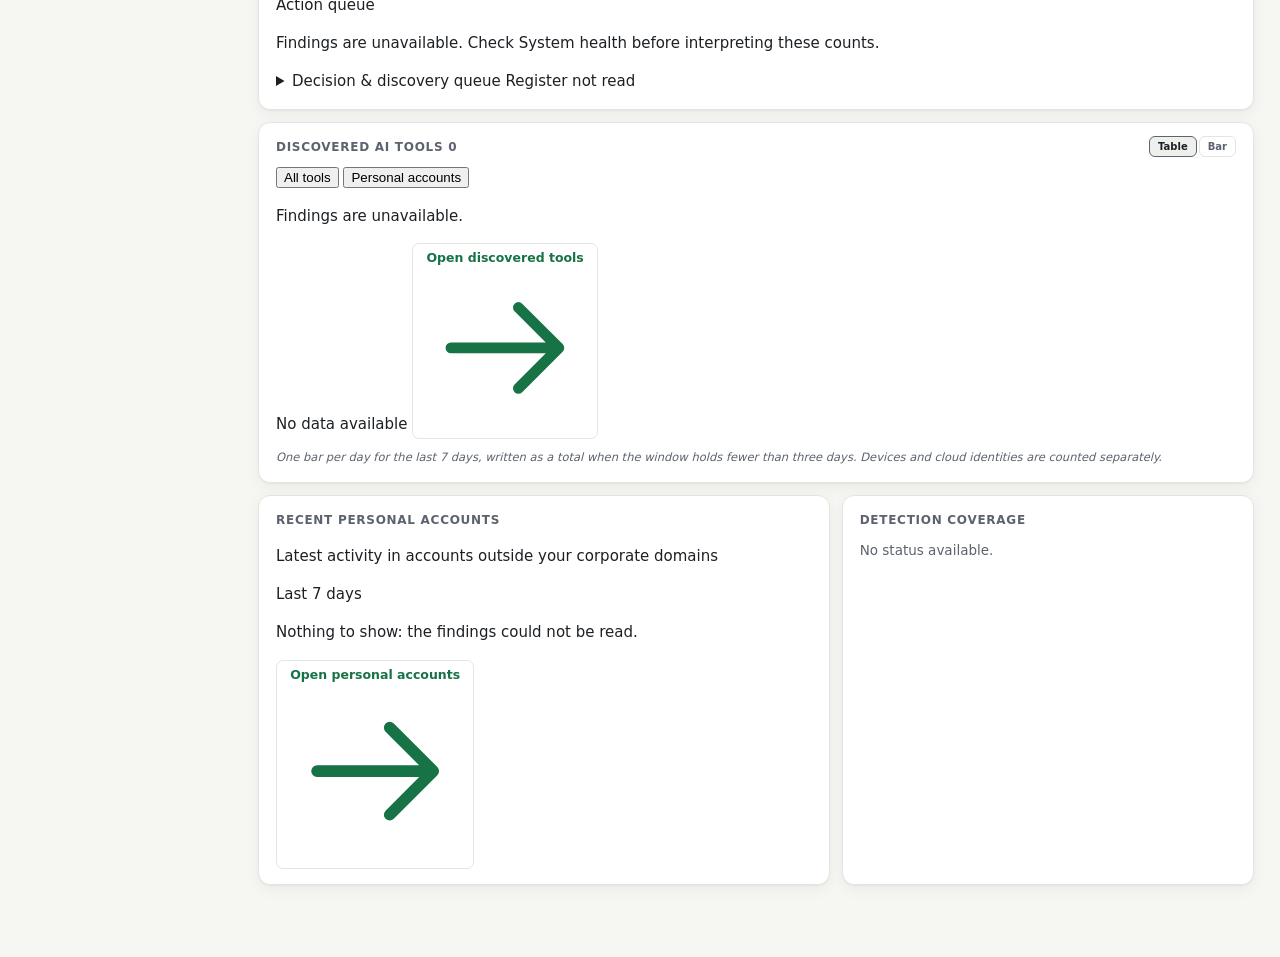
==== commit 4e3269ee: "portal: editing a tool keeps the fields the wizard does not show The tool wizard reads and writes do" ====
--- a/portal/app/static/index.html
+++ b/portal/app/static/index.html
@@ -3676,6 +3676,7 @@
     category: seed.category || 'unreviewed', risk: seed.risk || 'medium',
     notes: seed.notes || '', domains: seed.domains || [],
     evidence: seed.evidence || null, sugs: (seed.sugs || []).slice(),
+    rest: seed.rest || {},
   };
   (seed.domains || []).forEach(d => RW.sugs.push({
     f: 'domains', v: d, why: seed.editing ? 'saved' : 'ev',
@@ -3684,12 +3685,28 @@
   REDIT = seed.editing || ''; RPRE = null; RERR = ''; RADV = false;
 }
 
-// An existing entry arrives with every identifier already confirmed: it is in
-// the registry, so the question is what to change, not what to believe.
-function rwFromEntry(id, e) {
-  const sugs = [];
-  const take = (f, arr) => (arr || []).forEach(v =>
-    sugs.push({f: f, v: v, why: 'saved', conf: 'high', on: true}));
+// The fields the wizard shows and writes. Everything else an entry can hold -
+// browser extension ids other than VS Code's, per-OS MCP paths, a CLI's
+// account file, model hosts, credential variables - is set through the JSON
+// editor, and is carried through an edit untouched rather than dropped.
+const RW_OWNED = ['id', 'name', 'vendor', 'category', 'risk_tier', 'notes',
+  'domains', 'app_names', 'bundle_ids', 'exe_names', 'email_senders',
+  'mcp_identifiers', 'mcp_config_paths'];
+const RW_OWNED_IN = {cli: ['binaries', 'config_paths'], extension_ids: ['vscode']};
+
+function rwRest(e) {
+  const rest = JSON.parse(JSON.stringify(e || {}));
+  RW_OWNED.forEach(k => { delete rest[k]; });
+  Object.keys(RW_OWNED_IN).forEach(k => {
+    if (!rest[k] || typeof rest[k] !== 'object') return;
+    RW_OWNED_IN[k].forEach(sub => { delete rest[k][sub]; });
+    if (!Object.keys(rest[k]).length) delete rest[k];
+  });
+  return rest;
+}
+
+// The wizard's identifiers, read out of an entry.
+function rwTakeAll(e, take) {
   take('app_names', e.app_names); take('bundle_ids', e.bundle_ids);
   take('exe_names', e.exe_names); take('email_senders', e.email_senders);
   take('mcp_identifiers', e.mcp_identifiers);
@@ -3697,9 +3714,40 @@
   take('cli.binaries', (e.cli || {}).binaries);
   take('cli.config_paths', (e.cli || {}).config_paths);
   take('extension_ids.vscode', (e.extension_ids || {}).vscode);
+}
+
+// An existing entry arrives with every identifier already confirmed: it is in
+// the registry, so the question is what to change, not what to believe.
+function rwFromEntry(id, e) {
+  const sugs = [];
+  const take = (f, arr) => (arr || []).forEach(v =>
+    sugs.push({f: f, v: v, why: 'saved', conf: 'high', on: true}));
+  rwTakeAll(e, take);
   rwOpen({editing: id, id: id, name: e.name, vendor: e.vendor,
           category: e.category, risk: e.risk_tier, notes: e.notes,
-          domains: e.domains || [], sugs: sugs});
+          domains: e.domains || [], sugs: sugs, rest: rwRest(e)});
+}
+
+// Back from the JSON editor: the wizard shows what the JSON now says. A value
+// it already offered is ticked or unticked to match, a new one is added as
+// typed, and every field the wizard does not show is kept as the JSON has it.
+function rwApplyEntry(e) {
+  const before = RW.name + '\x00' + RW.vendor;
+  if (!RW.editing && e.id) RW.id = e.id;
+  RW.name = e.name || ''; RW.vendor = e.vendor || '';
+  RW.category = e.category || RW.category; RW.risk = e.risk_tier || RW.risk;
+  RW.notes = e.notes || ''; RW.domains = e.domains || [];
+  const want = {};
+  const take = (f, arr) => (arr || []).forEach(v => { want[f + ' ' + v] = [f, v]; });
+  take('domains', e.domains); rwTakeAll(e, take);
+  RW.sugs.forEach(x => { x.on = !!want[x.f + ' ' + x.v]; delete want[x.f + ' ' + x.v]; });
+  Object.keys(want).forEach(k => RW.sugs.push(
+    {f: want[k][0], v: want[k][1], why: 'me', conf: 'high', on: true}));
+  RW.rest = rwRest(e);
+  // A guess the JSON keeps is the person's now: re-suggesting replaces every
+  // derived guess, ticked or not, so it would come back unticked.
+  RW.sugs.forEach(x => { if (x.on && x.why === 'derived') x.why = 'me'; });
+  if (RW.name + '\x00' + RW.vendor !== before) rwResuggest();
 }
 
 const rwOn = () => RW.sugs.filter(s => s.on);
@@ -3716,6 +3764,7 @@
   // entry the receiver refused - found by saving one, not by reading this.
   const e = {id: RW.editing || RW.id, name: RW.name, vendor: RW.vendor};
   e.category = RW.category; e.risk_tier = RW.risk;
+  Object.assign(e, JSON.parse(JSON.stringify(RW.rest || {})));
   const push = (f, v) => {
     if (f.indexOf('.') < 0) {
       e[f] = e[f] || [];
@@ -9460,7 +9509,11 @@
     // Toggling into JSON carries the form's current state with it, so
     // nothing typed is lost; toggling back re-renders the form from the
     // JSON if it parses, and stays put with the error if it does not.
-    try { RPRE = regEntryFromForm(); RADV = !RADV; RERR = ''; }
+    try {
+      RPRE = regEntryFromForm();
+      if (RADV) rwApplyEntry(RPRE);
+      RADV = !RADV; RERR = '';
+    }
     catch (e) { RERR = 'That JSON does not parse: ' + String(e.message || e); }
     render(); return;
   }
